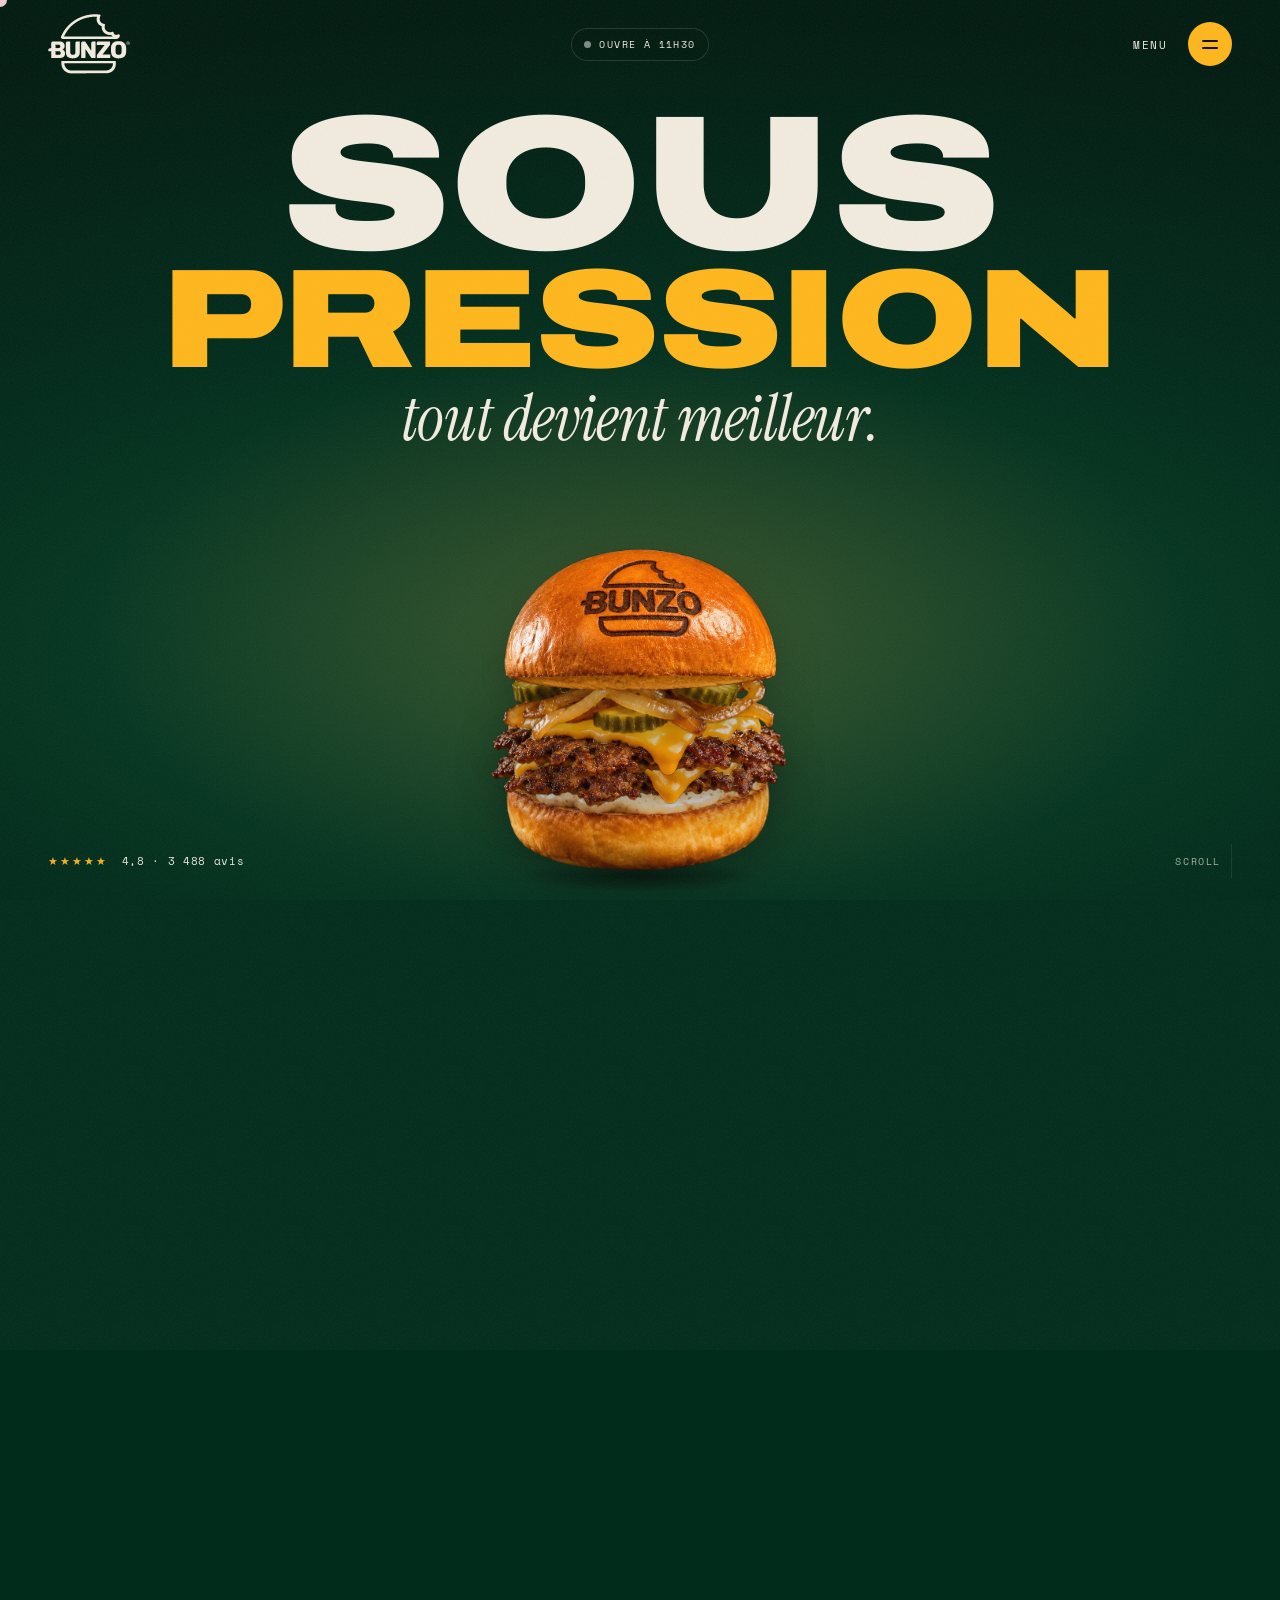
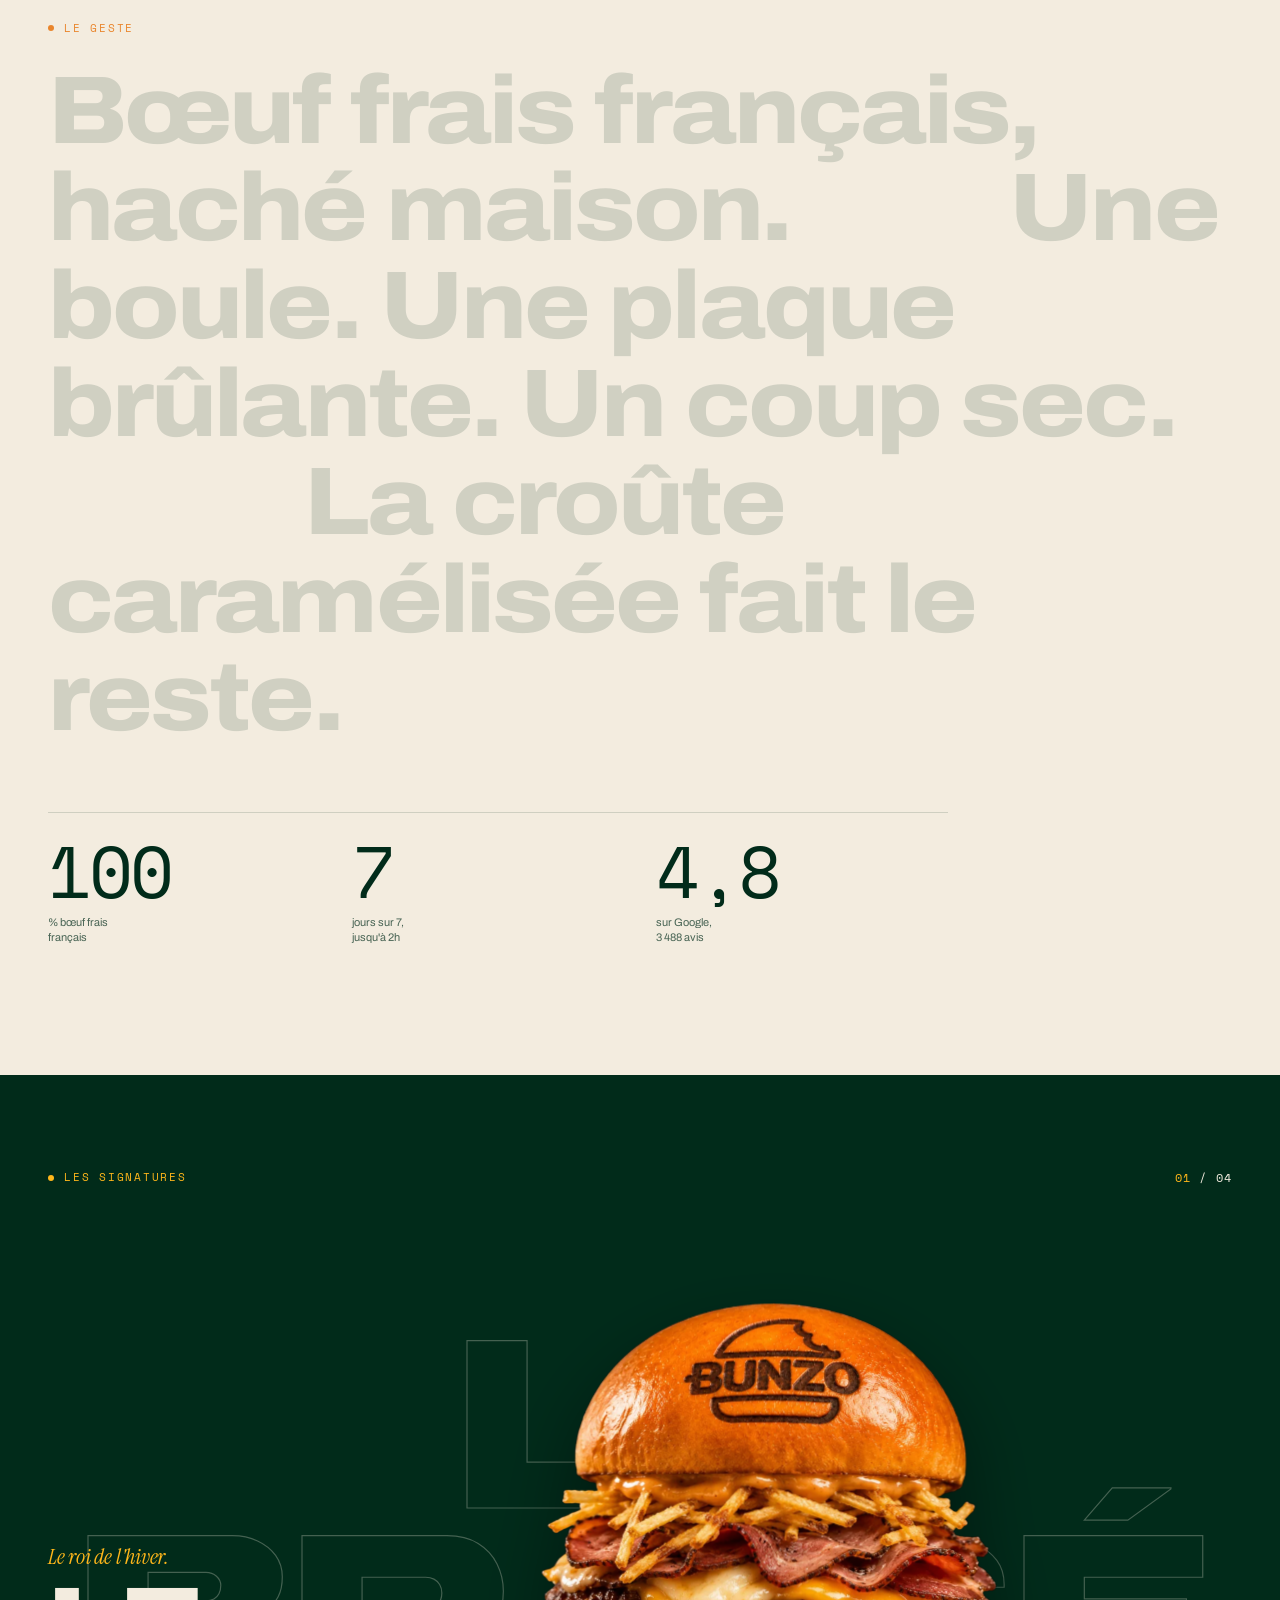
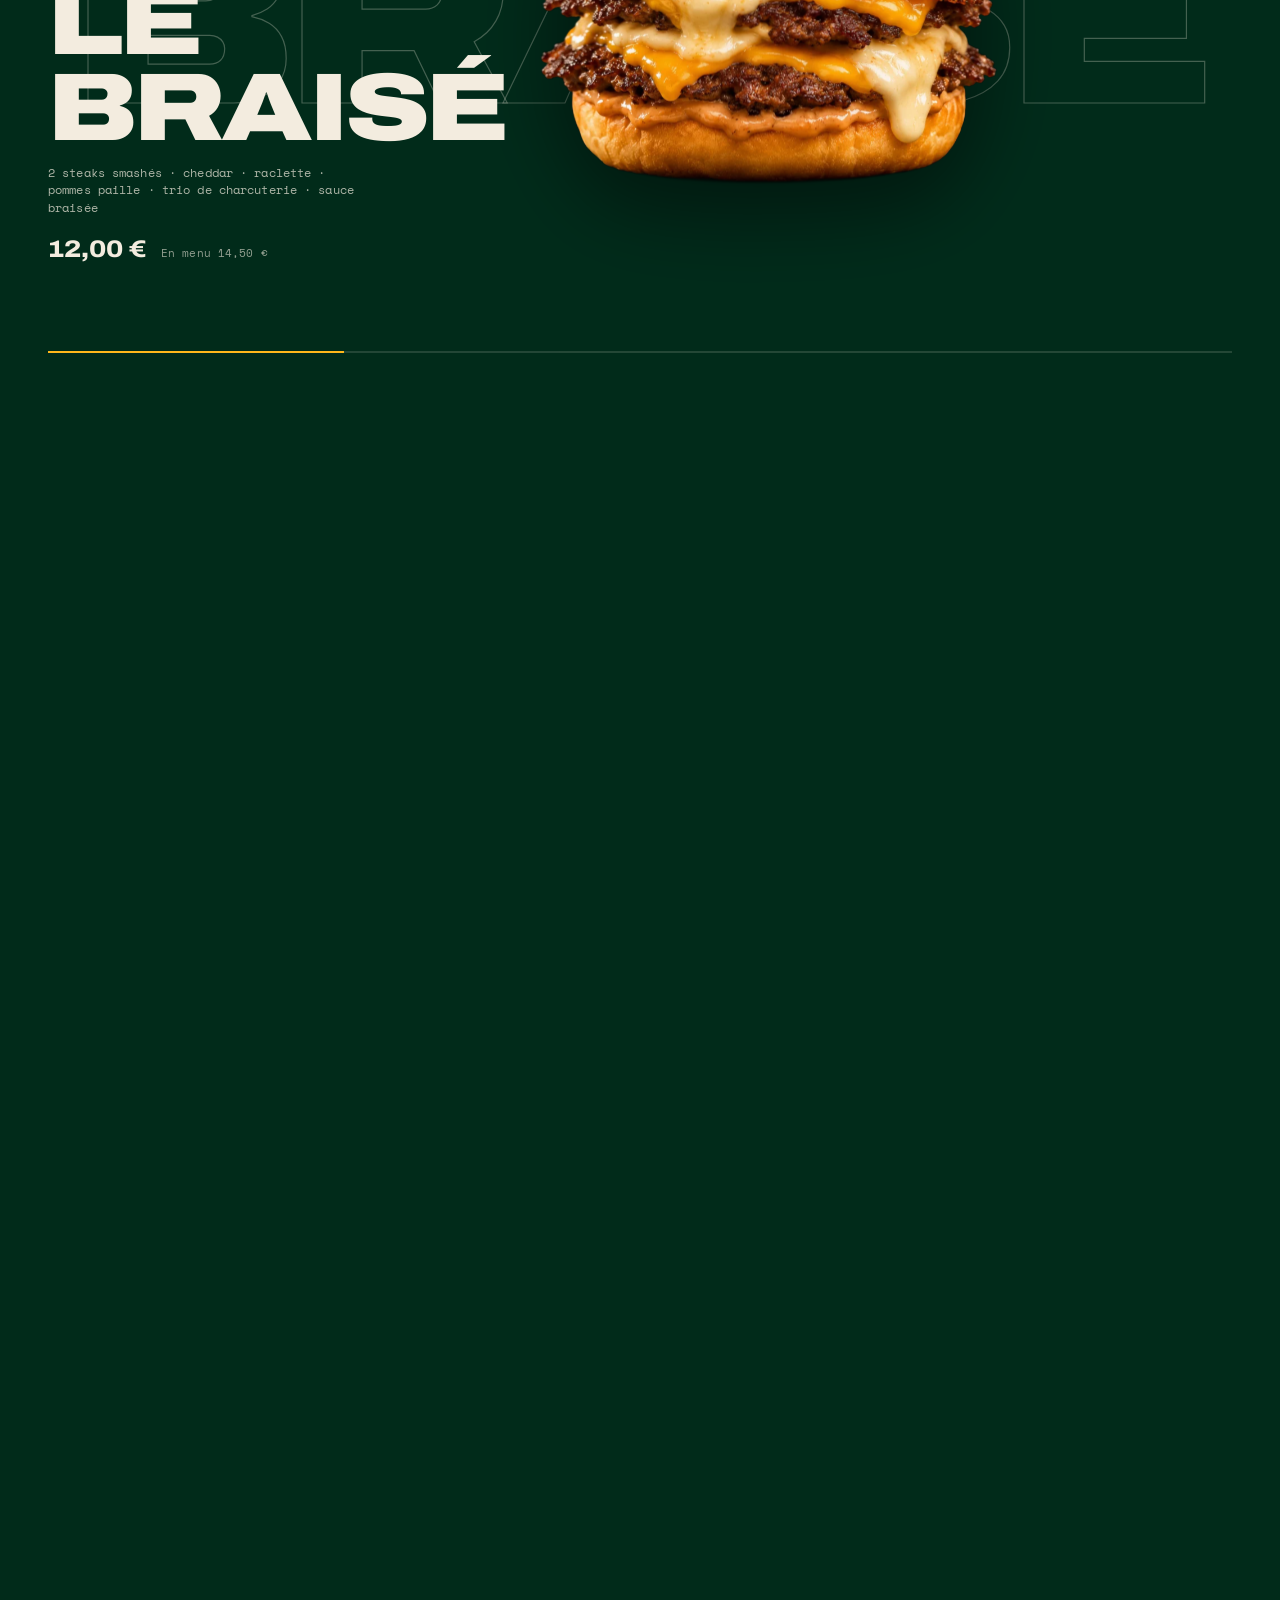
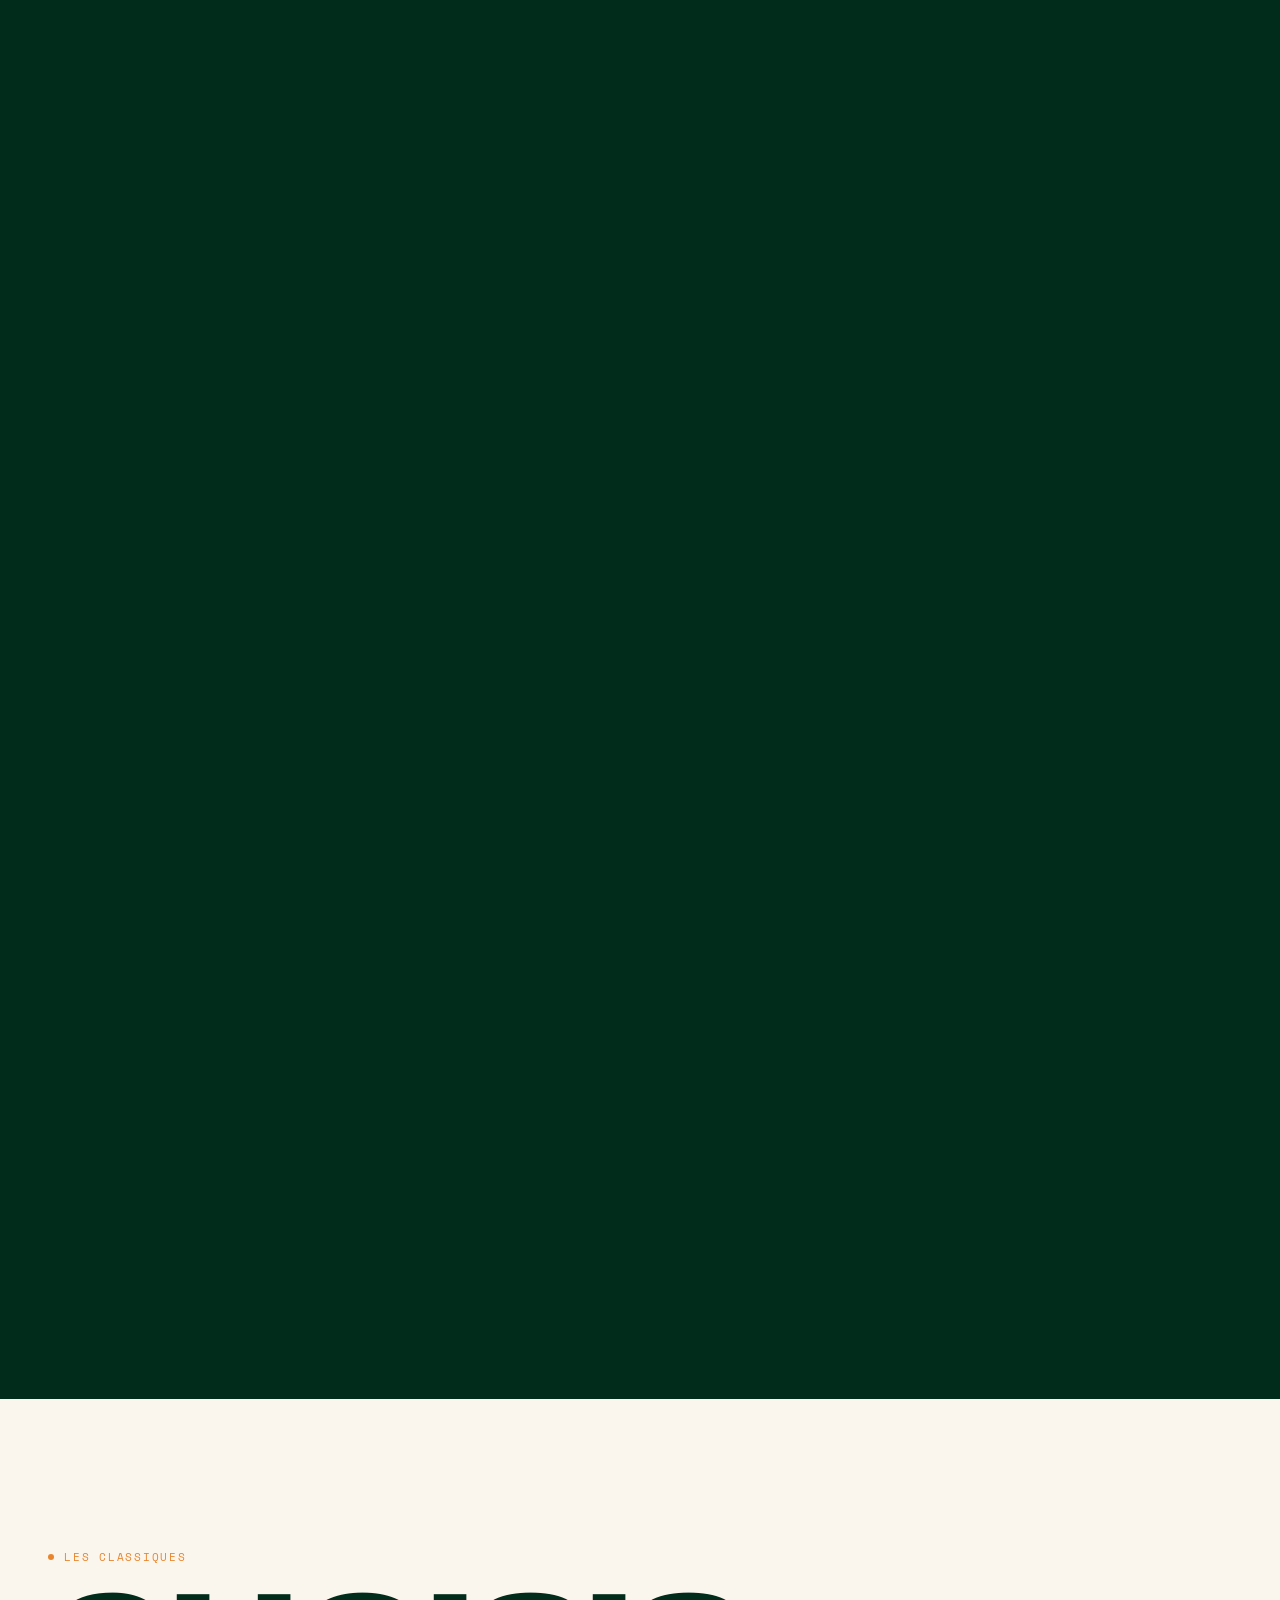
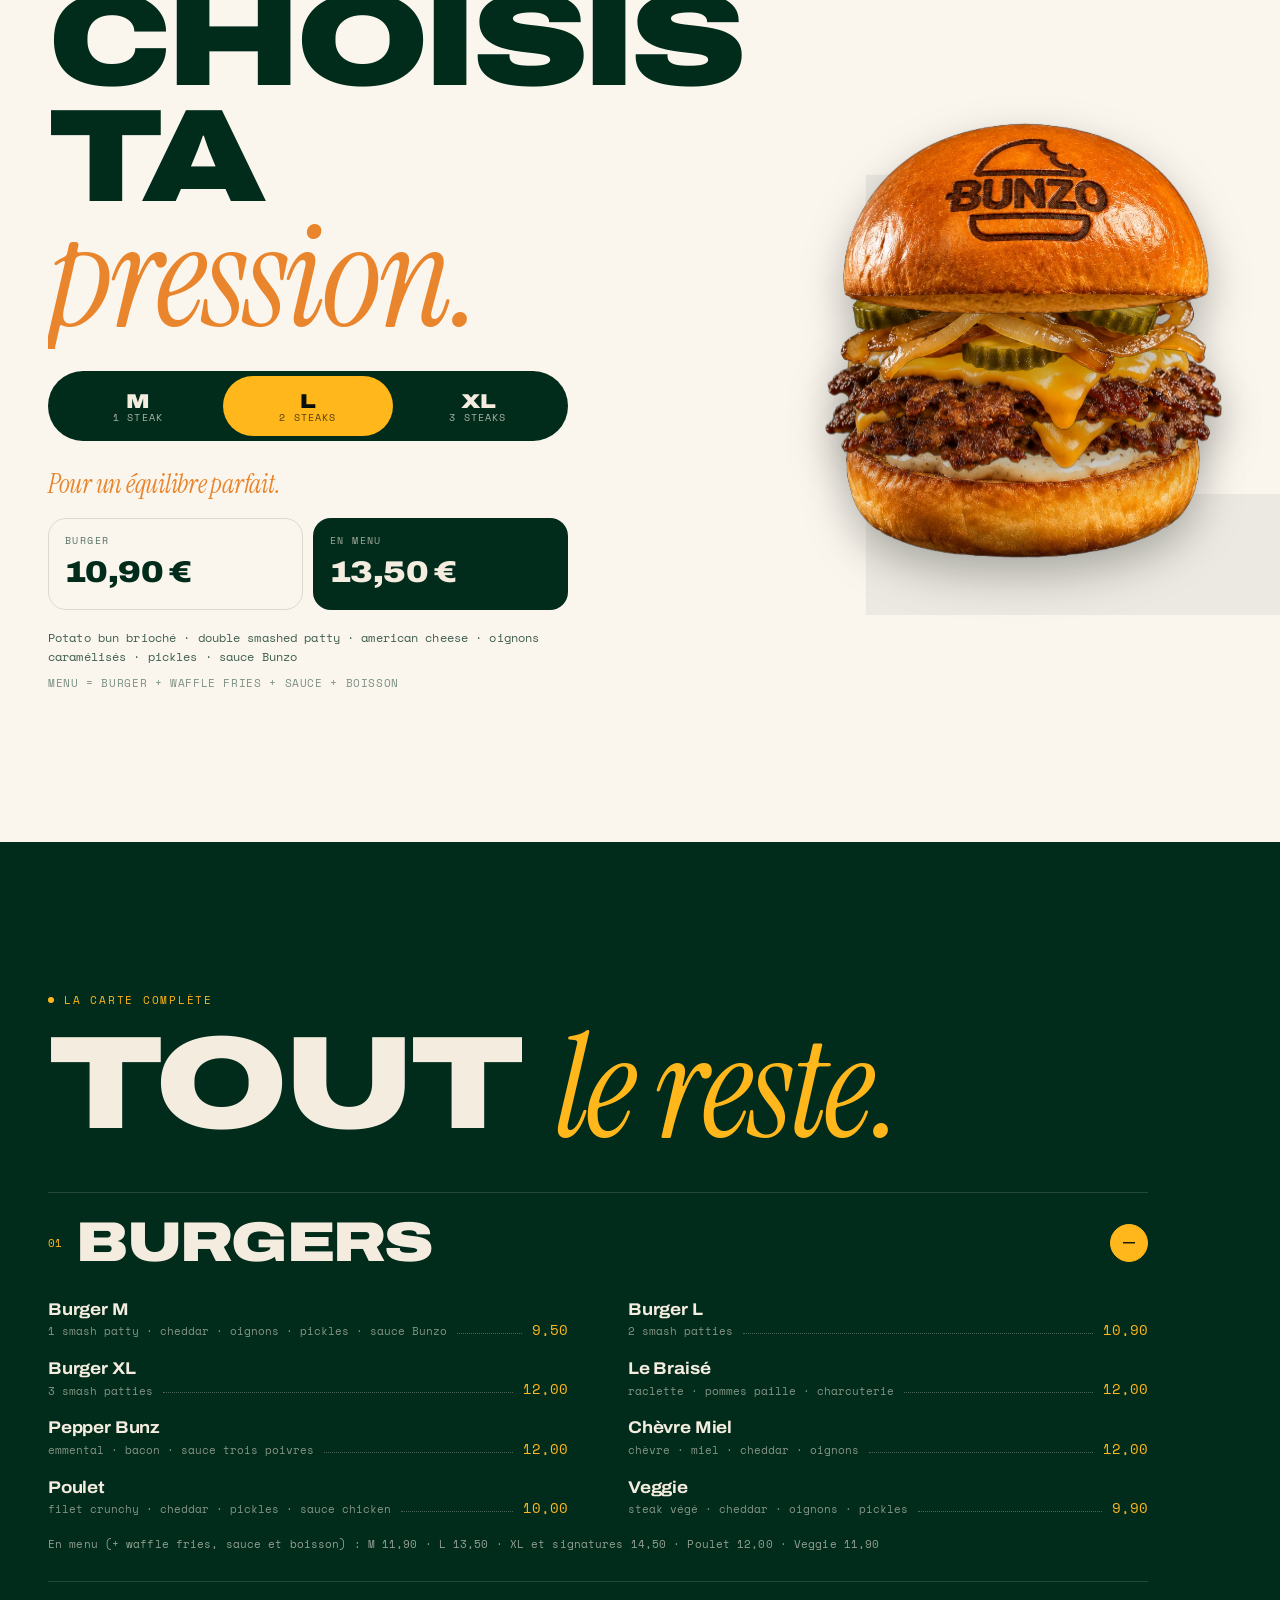
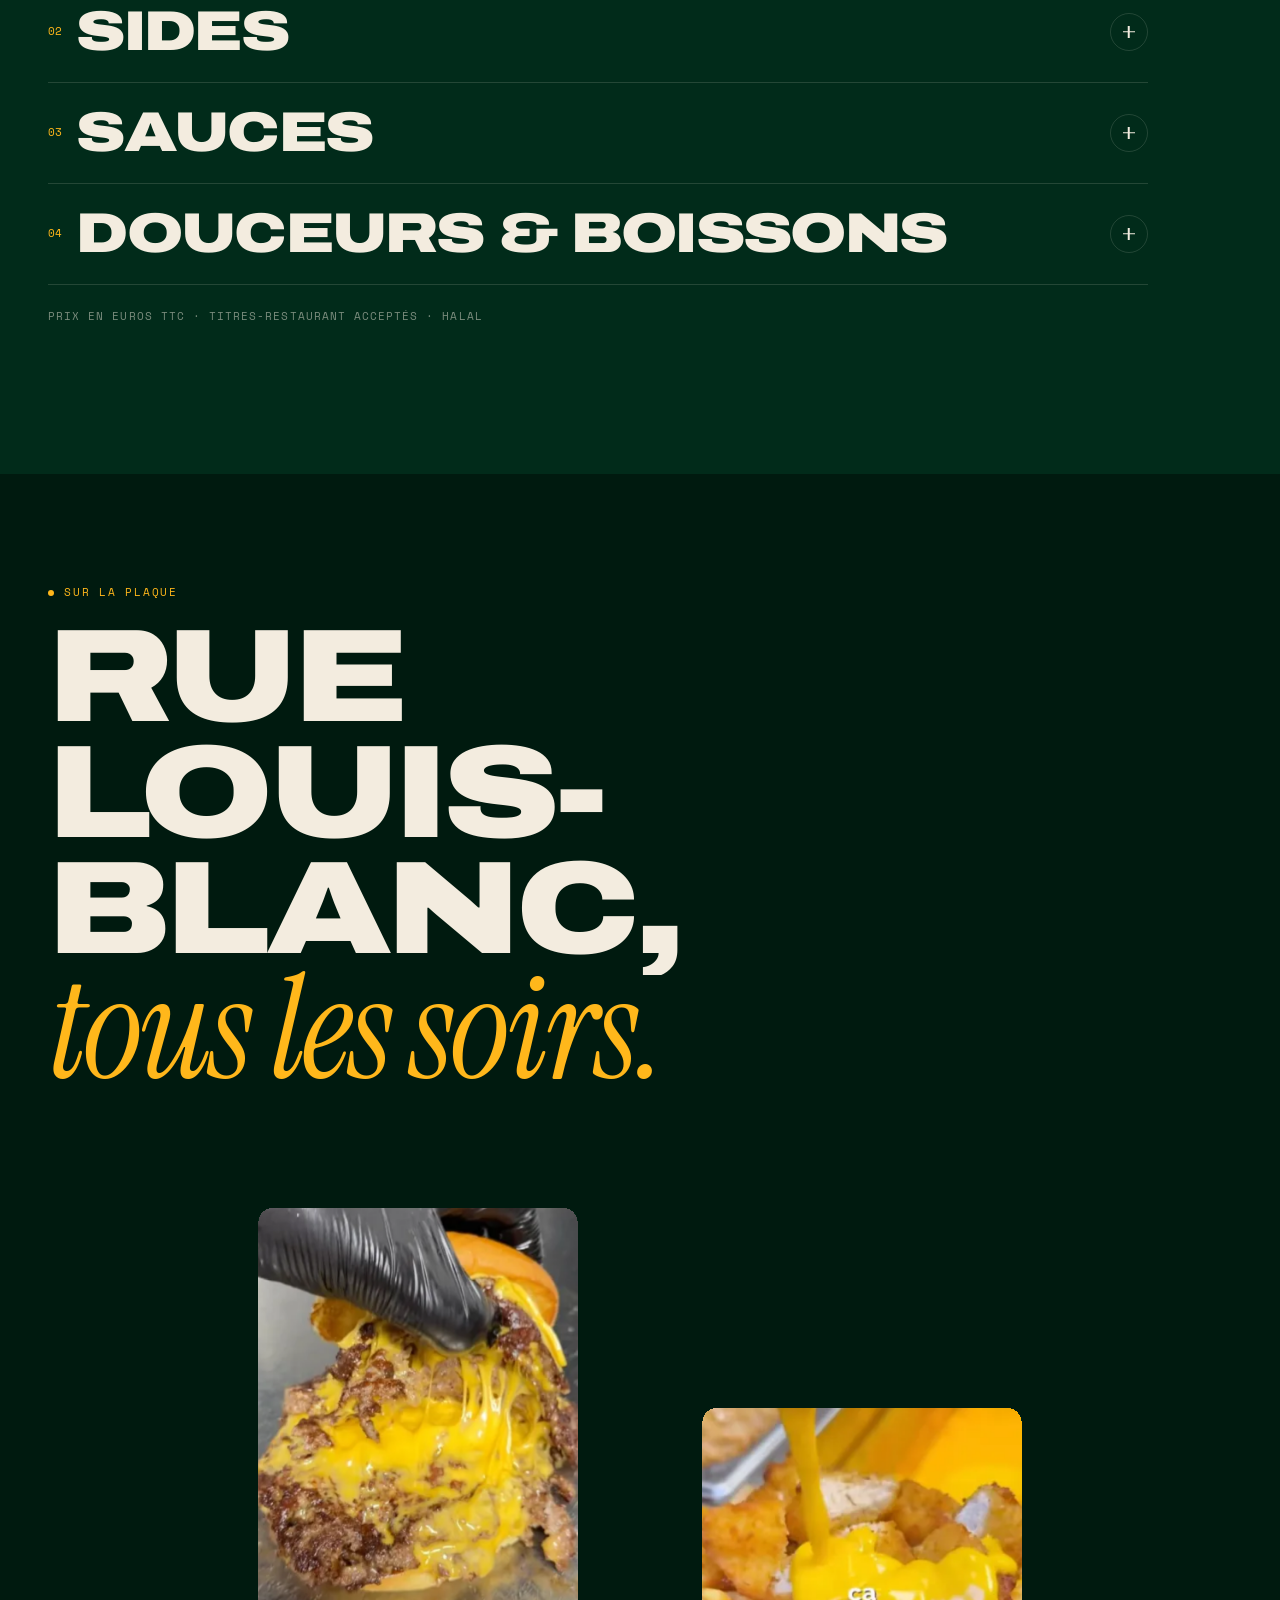
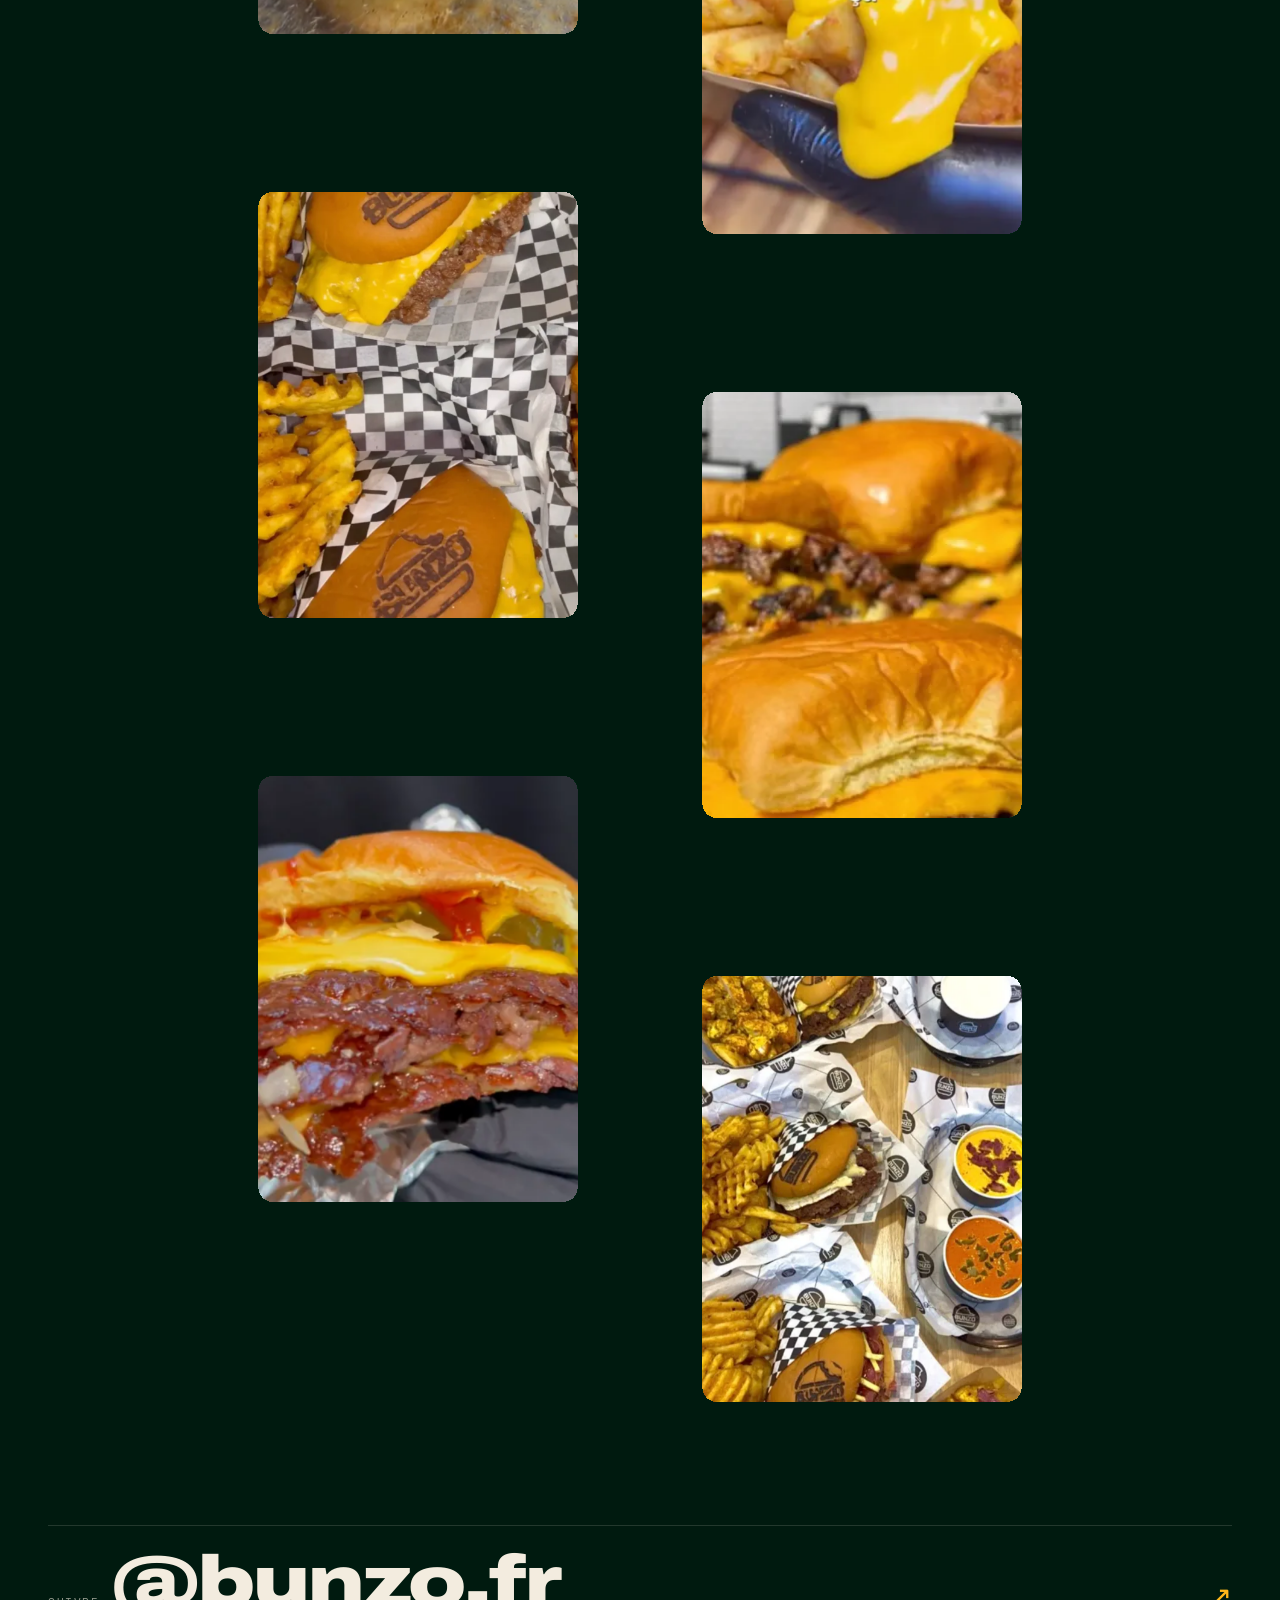
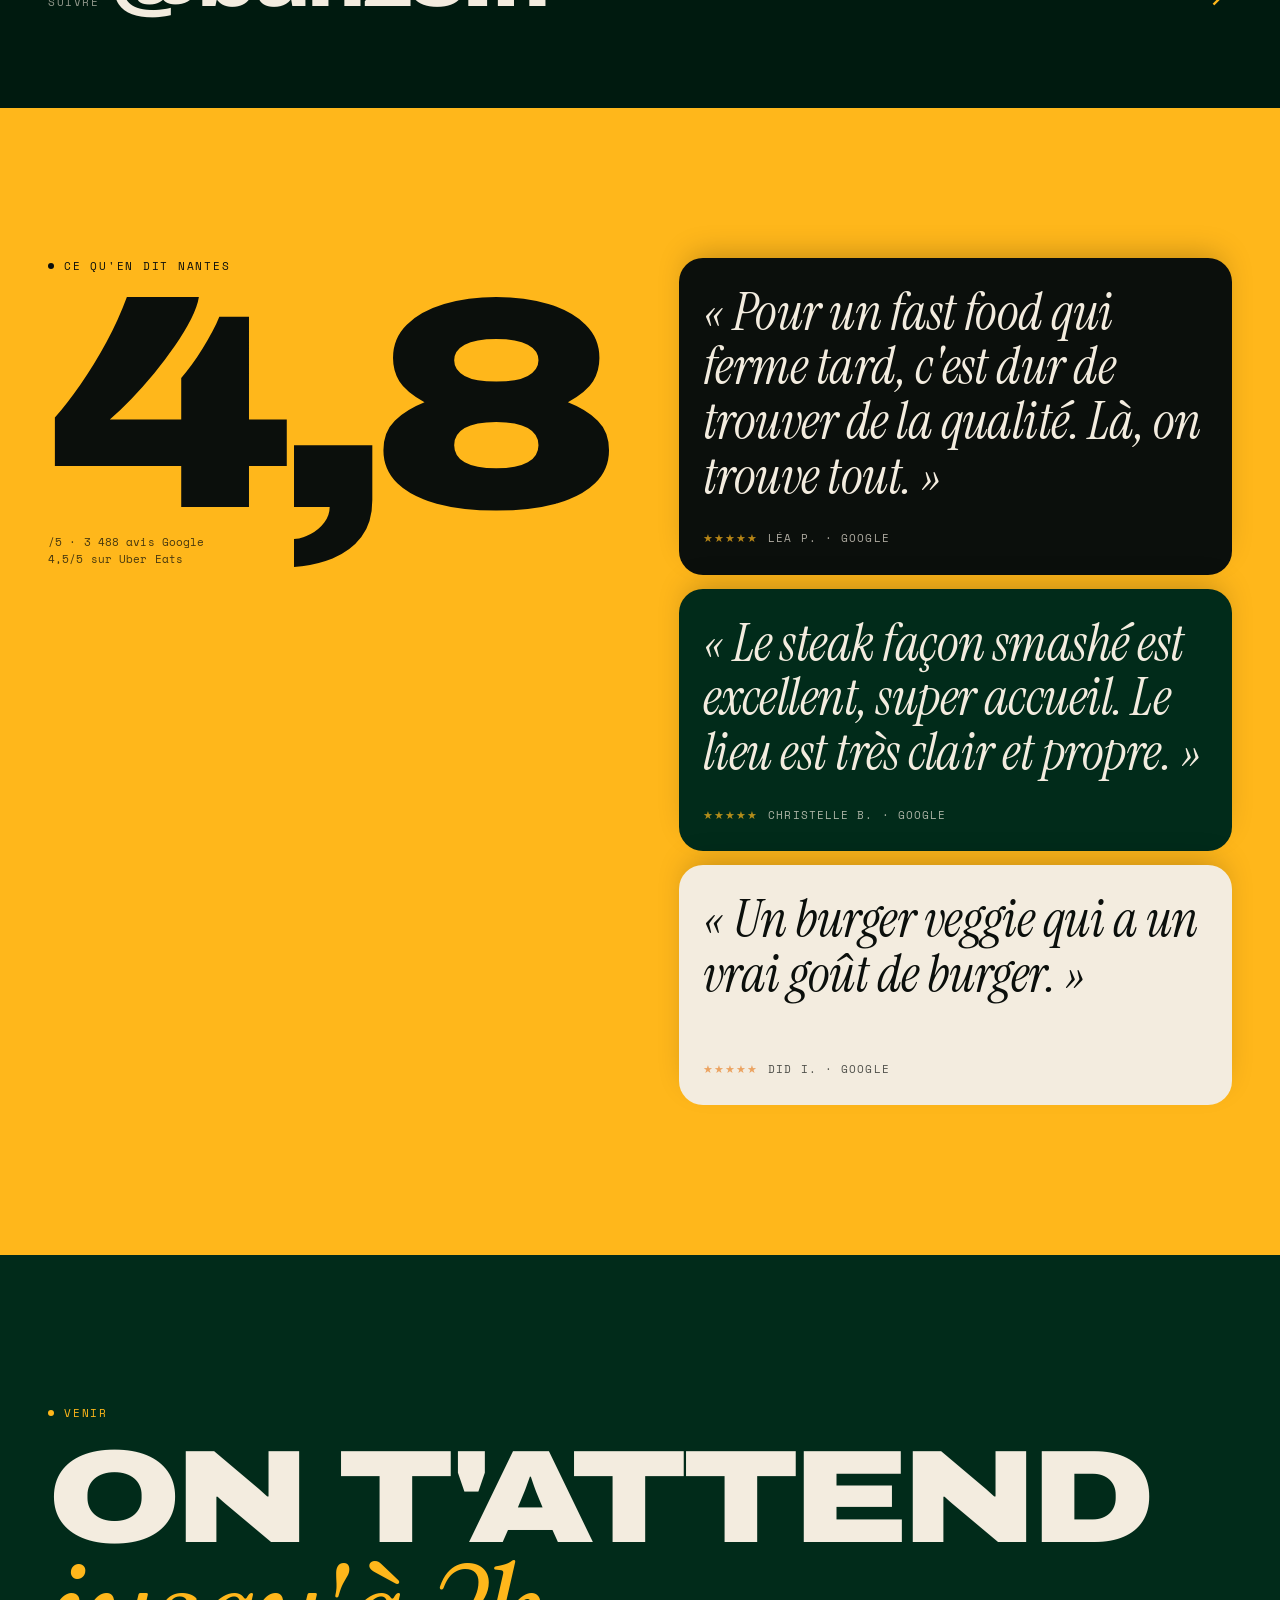
==== index.html @ 4ca6fbd8 "Site BUNZO v2 : hero animé, anatomie du smash, signatures, carte, infos Co-Authored-By: Claude Opus " ====
<!DOCTYPE html>
<html lang="fr">
<head>
<meta charset="utf-8">
<meta name="viewport" content="width=device-width, initial-scale=1, viewport-fit=cover">
<title>BUNZO® — Smash Burger · Nantes</title>
<meta name="description" content="BUNZO, le smash burger de Nantes. Bœuf frais français haché maison, potato bun brioché, waffle fries. 12 rue Louis-Blanc, Île de Nantes. Ouvert 7j/7 jusqu'à 2h.">
<meta name="theme-color" content="#012B1A">
<meta property="og:title" content="BUNZO® — Smash Burger · Nantes">
<meta property="og:description" content="Sous pression, tout devient meilleur. 12 rue Louis-Blanc, Nantes.">
<meta property="og:image" content="img/og.jpg">
<link rel="icon" href="img/favicon.png">
<link rel="preload" href="fonts/archivo.woff2" as="font" type="font/woff2" crossorigin>
<link rel="preload" href="fonts/serif-italic.woff2" as="font" type="font/woff2" crossorigin>
<link rel="stylesheet" href="css/style.css">
<script type="application/ld+json">
{"@context":"https://schema.org","@type":"Restaurant","name":"BUNZO — Smash Burger","servesCuisine":["Burgers","Smash burger"],"priceRange":"10–20 €",
"address":{"@type":"PostalAddress","streetAddress":"12 rue Louis Blanc","postalCode":"44200","addressLocality":"Nantes","addressCountry":"FR"},
"geo":{"@type":"GeoCoordinates","latitude":47.2067671,"longitude":-1.5551597},"telephone":"+33236661644",
"openingHoursSpecification":[
{"@type":"OpeningHoursSpecification","dayOfWeek":["Monday","Tuesday","Wednesday","Thursday"],"opens":"11:30","closes":"14:30"},
{"@type":"OpeningHoursSpecification","dayOfWeek":["Monday","Tuesday","Wednesday","Thursday","Friday"],"opens":"18:00","closes":"02:00"},
{"@type":"OpeningHoursSpecification","dayOfWeek":["Saturday","Sunday"],"opens":"11:30","closes":"02:00"}],
"aggregateRating":{"@type":"AggregateRating","ratingValue":"4.8","reviewCount":"3488"},
"sameAs":["https://www.instagram.com/bunzo.fr/"]}
</script>
</head>
<body class="is-loading">

<svg width="0" height="0" style="position:absolute" aria-hidden="true"><defs><symbol id="lg-top" viewBox="0 0 1212 882"><path fill-rule="evenodd" d="M1013 368C1013 368 1014 368 1016 368C1017 368 1018 368 1018 368C1018 367 1019 367 1020 367C1021 367 1022 367 1022 366C1022 366 1023 366 1024 366C1025 366 1026 366 1026 366C1026 365 1027 365 1028 365C1028 365 1029 365 1029 364C1029 364 1029 364 1030 364C1031 364 1031 364 1031 364C1031 363 1031 363 1032 363C1033 363 1033 363 1033 362C1033 362 1033 362 1034 362C1035 362 1035 362 1035 362C1035 361 1035 361 1036 361C1036 361 1037 361 1038 360C1038 359 1039 359 1039 359C1039 359 1040 358 1041 358C1042 357 1043 356 1043 356C1044 356 1050 350 1050 349C1050 349 1051 348 1052 346C1053 345 1054 344 1054 344C1054 344 1054 343 1055 342C1056 342 1056 341 1056 341C1056 340 1056 340 1056 340C1057 340 1057 340 1057 339C1057 338 1057 338 1058 338C1058 338 1058 338 1058 337C1058 336 1058 336 1058 336C1059 336 1059 336 1059 335C1059 334 1059 334 1060 334C1060 334 1060 333 1060 332C1060 332 1060 331 1060 331C1061 331 1061 330 1061 328C1061 326 1061 324 1062 324C1062 324 1062 322 1062 320C1062 318 1062 317 1062 317C1061 317 1061 316 1061 315C1061 314 1061 313 1060 313C1060 313 1060 312 1060 312C1060 311 1060 310 1060 310C1059 310 1059 310 1059 309C1059 308 1055 304 1054 304C1053 304 1053 304 1053 304C1053 303 1053 303 1052 303C1051 303 1051 303 1051 302C1051 302 1051 302 1050 302C1049 302 1049 302 1049 302C1049 301 1048 301 1048 301C1047 301 1046 301 1046 300C1046 300 1044 300 1040 300C1037 300 1035 300 1035 300C1035 301 1034 301 1034 301C1033 301 1032 301 1032 302C1032 302 1032 302 1031 302C1030 302 1030 302 1030 302C1030 303 1030 303 1029 303C1029 303 1028 303 1028 304C1027 305 1026 305 1026 305C1025 305 1025 305 1025 306C1025 306 1025 306 1024 306C1023 306 1023 306 1023 306C1023 307 1023 307 1022 307C1021 307 1021 307 1021 308C1021 308 1020 308 1020 308C1019 308 1018 308 1018 308C1018 309 1015 309 1010 309C1006 309 1003 309 1003 308C1003 308 1002 308 1001 308C1000 308 999 308 999 308C999 307 998 307 998 307C997 307 996 307 996 306C996 306 995 306 994 306C994 306 993 306 993 306C993 305 993 305 992 305C991 305 991 305 991 304C991 304 991 304 990 304C989 304 989 304 989 304C989 303 989 303 988 303C987 303 987 303 987 302C987 302 987 302 986 302C986 302 985 301 984 300C982 299 981 298 981 298C980 298 979 297 979 296C979 296 978 295 977 294C976 292 975 291 975 291C975 290 975 290 974 290C974 290 974 290 974 289C974 288 974 288 974 288C973 288 973 287 973 286C973 286 973 285 972 285C972 285 972 284 972 283C972 282 972 281 972 281C971 281 971 280 971 278C971 277 971 276 970 276C970 276 970 275 970 274C970 274 970 273 970 273C969 273 969 273 969 272C969 272 969 271 968 271C967 270 967 269 967 269C967 268 964 265 963 265C962 265 962 265 962 264C962 264 962 264 961 264C960 264 960 264 960 264C960 263 958 263 956 263C953 263 951 263 951 264C951 264 950 264 950 264C949 264 948 264 948 264C948 265 947 265 946 265C945 265 944 265 944 266C944 266 943 266 942 266C941 266 940 266 940 266C940 267 939 267 938 267C936 267 935 267 935 268C935 268 933 268 930 268C926 268 924 268 924 268C924 269 922 269 918 269C915 269 913 269 913 268C913 268 911 268 908 268C906 268 904 268 904 268C904 267 903 267 902 267C900 267 899 267 899 266C899 266 898 266 897 266C896 266 895 266 895 266C895 265 894 265 894 265C893 265 892 265 892 264C892 264 891 264 890 264C890 264 889 264 889 264C889 263 888 263 888 263C887 263 886 263 886 262C886 262 886 262 885 262C884 262 884 262 884 262C884 261 883 261 882 261C882 261 881 261 881 260C881 260 881 260 880 260C879 260 879 260 879 260C879 259 879 259 878 259C878 259 877 259 876 258C876 257 875 257 875 257C874 257 874 257 874 256C874 256 874 256 873 256C873 256 872 256 871 255C871 254 870 254 870 254C870 254 869 254 868 253C868 252 867 252 867 252C867 252 865 250 863 249C861 247 859 245 859 245C858 245 854 241 854 240C854 240 853 239 852 238C852 237 851 236 851 236C851 236 851 235 850 235C849 234 849 233 849 233C849 233 849 232 848 232C847 231 847 230 847 230C847 229 847 229 846 229C846 229 846 229 846 228C846 228 846 227 845 227C844 226 844 225 844 225C844 224 844 224 844 224C843 224 843 223 843 222C843 222 843 221 842 221C842 221 842 221 842 220C842 219 842 219 842 219C841 219 841 218 841 218C841 217 841 216 840 216C840 216 840 215 840 214C840 213 840 212 840 212C839 212 839 211 839 210C839 208 839 207 838 207C838 207 838 203 838 196C838 188 838 184 838 184C839 184 839 182 839 180C839 178 839 177 840 177C840 177 840 176 840 174C840 172 840 171 840 171C841 171 841 170 841 169C841 168 841 167 842 167C842 167 842 165 842 163C842 161 842 159 842 159C843 159 843 159 843 158C843 157 843 157 842 157C842 157 842 156 842 155C842 154 842 153 842 153C841 153 841 153 841 152C841 151 837 147 835 147C835 147 834 147 834 146C834 146 832 146 830 146C828 146 826 146 826 146C826 145 825 145 824 145C822 145 821 145 821 144C821 144 820 144 819 144C818 144 817 144 817 144C817 143 816 143 816 143C815 143 814 143 814 142C814 142 813 142 812 142C812 142 811 142 811 142C811 141 811 141 810 141C809 141 809 141 809 140C809 140 808 140 808 140C807 140 806 140 806 140C806 139 806 139 805 139C804 139 804 139 804 138C804 138 804 138 803 138C802 138 802 138 802 138C802 137 802 137 801 137C800 137 800 137 800 136C800 136 800 136 799 136C799 136 798 136 797 135C797 134 796 134 796 134C796 134 795 134 794 133C794 132 793 132 793 132C793 132 792 132 792 131C791 130 790 130 790 130C790 130 788 129 787 128C786 126 784 125 784 125C783 125 783 125 783 124C783 124 782 123 781 122C780 120 779 119 779 119C779 119 779 118 778 117C777 117 777 116 777 116C777 116 777 115 776 115C775 114 775 113 775 113C775 113 775 112 774 112C773 111 773 110 773 110C773 109 773 109 772 109C772 109 772 109 772 108C772 107 772 107 772 107C771 107 771 106 771 106C771 105 771 104 770 104C770 104 770 104 770 103C770 102 770 102 770 102C769 102 769 101 769 100C769 100 769 99 768 99C768 99 768 98 768 98C768 97 768 96 768 96C767 96 767 95 767 94C767 94 767 93 766 93C766 93 766 92 766 90C766 89 766 88 766 88C765 88 765 86 765 84C765 82 765 80 764 80C764 80 764 78 764 76C764 73 764 71 764 71C765 71 765 69 765 66C765 63 765 61 766 61C766 61 766 60 766 58C766 57 766 56 766 56C767 56 767 55 767 54C767 53 767 52 768 52C768 52 768 51 768 50C768 48 768 47 768 47C769 47 769 46 769 46C769 45 769 44 770 44C770 44 770 43 770 42C770 41 770 40 770 40C771 40 771 39 771 38C771 38 771 37 772 37C772 37 772 36 772 36C772 35 772 34 772 34C773 34 773 33 773 32C773 32 773 31 774 31C774 31 774 30 774 30C774 29 774 28 774 28C775 28 775 27 775 26C775 26 775 25 776 25C776 25 776 25 776 24C776 23 776 23 776 23C777 23 777 21 777 19L777 15L775 13C773 12 772 11 771 11C771 11 770 11 770 10C770 10 769 10 768 10C768 10 767 10 767 10C767 9 766 9 764 9C763 9 762 9 762 8C762 8 761 8 759 8C757 8 756 8 756 8C756 7 754 7 752 7C749 7 747 7 747 6C747 6 745 6 742 6C739 6 737 6 737 6C737 5 734 5 730 5C726 5 723 5 723 4C723 4 714 4 696 4C678 4 668 4 668 4C668 5 665 5 660 5C656 5 653 5 653 6C653 6 651 6 648 6C646 6 644 6 644 6C644 7 642 7 639 7C636 7 634 7 634 8C634 8 632 8 630 8C628 8 626 8 626 8C626 9 624 9 622 9C620 9 619 9 619 10C619 10 618 10 616 10C614 10 612 10 612 10C612 11 611 11 609 11C607 11 606 11 606 12C606 12 605 12 603 12C601 12 600 12 600 12C600 13 599 13 598 13C596 13 595 13 595 14C595 14 594 14 592 14C591 14 590 14 590 14C590 15 589 15 588 15C586 15 585 15 585 16C585 16 584 16 583 16C582 16 581 16 581 16C581 17 580 17 578 17C577 17 576 17 576 18C576 18 575 18 574 18C572 18 571 18 571 18C571 19 570 19 569 19C568 19 567 19 567 20C567 20 566 20 565 20C564 20 563 20 563 20C563 21 562 21 561 21C560 21 559 21 559 22C559 22 558 22 557 22C556 22 555 22 555 22C555 23 554 23 554 23C553 23 552 23 552 24C552 24 551 24 550 24C549 24 548 24 548 24C548 25 547 25 546 25C545 25 544 25 544 26C544 26 543 26 542 26C542 26 541 26 541 26C541 27 540 27 539 27C538 27 537 27 537 28C537 28 536 28 536 28C535 28 534 28 534 28C534 29 533 29 532 29C532 29 531 29 531 30C531 30 530 30 530 30C529 30 528 30 528 30C528 31 527 31 526 31C526 31 525 31 525 32C525 32 524 32 524 32C523 32 522 32 522 32C522 33 521 33 520 33C520 33 519 33 519 34C519 34 518 34 518 34C517 34 516 34 516 34C516 35 515 35 514 35C514 35 513 35 513 36C513 36 512 36 512 36C511 36 510 36 510 36C510 37 510 37 509 37C508 37 508 37 508 38C508 38 507 38 506 38C506 38 505 38 505 38C505 39 504 39 504 39C503 39 502 39 502 40C502 40 502 40 501 40C500 40 500 40 500 40C500 41 499 41 498 41C498 41 497 41 497 42C497 42 496 42 496 42C495 42 494 42 494 42C494 43 494 43 493 43C492 43 492 43 492 44C492 44 492 44 491 44C490 44 490 44 490 44C490 45 489 45 488 45C488 45 487 45 487 46C487 46 487 46 486 46C485 46 485 46 485 46C485 47 484 47 484 47C483 47 482 47 482 48C482 48 482 48 481 48C480 48 480 48 480 48C480 49 479 49 478 49C478 49 477 49 477 50C477 50 477 50 476 50C475 50 475 50 475 50C475 51 475 51 474 51C473 51 473 51 473 52C473 52 473 52 472 52C471 52 471 52 471 52C471 53 471 53 470 53C469 53 469 53 469 54C469 54 468 54 468 54C467 54 466 54 466 54C466 55 466 55 465 55C464 55 464 55 464 56C464 56 464 56 463 56C462 56 462 56 462 56C462 57 461 57 460 57C460 57 459 57 459 58C459 58 459 58 458 58C457 58 457 58 457 58C457 59 457 59 456 59C455 59 455 59 455 60C455 60 455 60 454 60C453 60 453 60 453 60C453 61 453 61 452 61C451 61 451 61 451 62C451 62 451 62 450 62C449 62 449 62 449 62C449 63 449 63 448 63C447 63 447 63 447 64C447 64 447 64 446 64C445 64 445 64 445 64C445 65 445 65 444 65C443 65 443 65 443 66C443 66 443 66 442 66C441 66 441 66 441 66C441 67 441 67 440 67C439 67 439 67 439 68C439 68 439 68 438 68C437 68 437 68 437 68C437 69 437 69 436 69C436 69 435 69 434 70C434 71 433 71 433 71C432 71 432 71 432 72C432 72 432 72 431 72C430 72 430 72 430 72C430 73 430 73 429 73C428 73 428 73 428 74C428 74 428 74 427 74C426 74 426 74 426 74C426 75 426 75 425 75C424 75 424 75 424 76C424 76 424 76 423 76C423 76 422 76 422 77C421 78 420 78 420 78C419 78 419 78 419 78C419 79 419 79 418 79C418 79 417 79 416 80C416 81 415 81 415 81C414 81 414 81 414 82C414 82 414 82 413 82C412 82 412 82 412 82C412 83 412 83 411 83C411 83 410 83 410 84C409 85 408 85 408 85C407 85 407 85 407 86C407 86 407 86 406 86C406 86 405 86 404 87C404 88 403 88 403 88C403 88 402 88 402 89C401 90 400 90 400 90C399 90 399 90 399 90C399 91 399 91 398 91C398 91 397 91 396 92C396 93 395 93 395 93C395 93 394 93 394 94C393 95 392 95 392 95C392 95 391 95 390 96C390 97 389 97 389 97C389 97 388 97 388 98C387 99 386 99 386 99C386 99 385 100 384 100C383 101 382 102 382 102C382 102 381 102 380 103C380 104 379 104 379 104C379 104 378 104 378 105C377 106 376 106 376 106C376 106 375 106 374 107C374 108 373 108 373 108C373 108 372 108 372 109C371 110 370 110 370 110C370 110 369 111 368 112C367 112 366 113 366 113C366 113 365 113 364 114C364 115 363 115 363 115C363 115 362 116 361 117C359 118 358 119 358 119C358 119 357 120 356 121C354 122 353 123 353 123C353 123 351 124 350 126C349 127 347 128 347 128C347 128 346 129 344 130C343 131 342 132 342 132C342 132 340 133 339 135C338 136 336 137 336 137C336 137 334 138 333 140C332 141 330 142 330 142C330 142 324 148 317 154C310 161 304 167 304 167C303 167 303 167 303 168C303 169 302 170 301 170C300 170 299 171 299 172C299 172 297 175 294 177C292 179 290 182 290 182C290 182 288 185 284 188C281 191 279 194 279 194C279 194 278 196 276 198C274 199 273 201 273 201C273 201 272 202 272 203C271 204 270 205 270 205C270 205 269 206 268 208C267 209 266 210 266 210C266 210 265 212 264 213C262 214 261 216 261 216C261 216 260 217 260 218C259 219 258 220 258 220C258 220 257 221 256 222C256 223 255 224 255 224C255 224 254 225 254 226C253 227 252 228 252 228C252 228 252 229 251 230C250 230 250 231 250 231C250 231 250 232 249 233C248 233 248 234 248 234C248 234 248 235 247 236C246 236 246 237 246 237C246 237 245 238 244 239C244 240 243 241 243 241C243 241 243 242 242 243C241 243 241 244 241 244C241 244 241 245 240 246C239 246 239 247 239 247C239 248 239 248 238 248C238 248 238 248 238 249C238 249 238 250 237 251C236 251 236 252 236 252C236 252 236 253 235 254C234 254 234 255 234 255C234 255 234 256 233 256C232 257 232 258 232 258C232 259 232 259 232 259C231 259 231 259 231 260C231 260 231 261 230 262C229 262 229 263 229 263C229 264 229 264 228 264C228 264 228 264 228 265C228 266 228 266 228 266C227 266 227 266 227 267C227 267 227 268 226 268C225 269 225 270 225 270C225 271 225 271 224 271C224 271 224 271 224 272C224 272 224 273 223 274C222 274 222 275 222 275C222 275 222 276 221 276C220 277 220 278 220 278C220 279 220 279 220 279C219 279 219 279 219 280C219 281 219 281 218 281C218 281 218 281 218 282C218 283 218 283 218 283C217 283 217 283 217 284C217 285 217 285 216 285C216 285 216 285 216 286C216 287 216 287 216 287C215 287 215 287 215 288C215 289 215 289 214 289C214 289 214 289 214 290C214 291 214 291 214 291C213 291 213 291 213 292C213 293 213 293 212 293C212 293 212 293 212 294C212 294 212 295 211 296C210 296 210 297 210 297C210 298 210 298 210 298C209 298 209 298 209 299C209 300 209 300 208 300C208 300 208 300 208 301C208 302 208 302 208 302C207 302 207 302 207 303C207 304 207 304 206 304C206 304 206 304 206 305C206 306 206 306 206 306C205 306 205 306 205 307C205 308 205 308 204 308C204 308 204 308 204 309C204 310 204 310 204 310C203 310 203 311 203 312C203 312 203 313 202 313C202 313 202 313 202 314C202 315 202 315 202 315C201 315 201 316 201 316C201 317 201 318 200 318C200 318 200 319 200 320C200 320 200 321 200 321C199 321 199 321 199 322C199 323 199 323 198 323C198 323 198 324 198 324C198 325 198 326 198 326C197 326 197 326 197 327C197 328 197 328 196 328C196 328 196 329 196 330C196 330 196 331 196 331C195 331 195 331 195 332C195 333 195 333 194 333C194 333 194 334 194 334C194 335 194 336 194 336C193 336 193 337 193 338C193 339 193 340 192 340C192 340 192 341 192 342C192 342 192 343 192 343C191 343 191 344 191 345C191 346 191 347 192 347C192 347 192 348 192 349C192 350 192 351 192 351C193 351 193 351 193 352C193 353 193 353 194 353C194 353 194 353 194 354C194 355 202 363 203 363C203 363 204 363 204 364C205 365 206 365 206 365C207 365 207 365 207 366C207 366 207 366 208 366C209 366 209 366 209 366C209 367 210 367 210 367C211 367 212 367 212 368C212 368 213 368 214 368C215 368 216 368 216 368C216 369 349 369 614 369C880 369 1013 369 1013 368ZM260 332C260 331 256 331 249 331L238 331L238 330C238 329 238 328 238 328C239 328 239 328 239 327C239 326 239 326 240 326C240 326 240 326 240 325C240 324 240 324 240 324C241 324 241 324 241 323C241 322 241 322 242 322C242 322 242 322 242 321C242 320 242 320 242 320C243 320 243 320 243 319C243 318 243 318 244 318C244 318 244 318 244 317C244 316 244 316 244 316C245 316 245 316 245 315C245 314 245 314 246 314C246 314 246 314 246 313C246 312 246 312 246 312C247 312 247 312 247 311C247 310 247 310 248 310C248 310 248 310 248 309C248 308 248 308 248 308C249 308 249 308 249 307C249 306 249 306 250 306C250 306 250 306 250 305C250 304 250 304 250 304C251 304 251 304 251 303C251 303 251 302 252 302C253 301 253 300 253 300C253 299 253 299 254 299C254 299 254 299 254 298C254 298 254 297 255 296C256 296 256 295 256 295C256 294 256 294 256 294C257 294 257 294 257 293C257 293 257 292 258 292C259 291 259 290 259 290C259 289 259 289 260 289C260 289 260 289 260 288C260 287 260 287 260 287C261 287 261 287 261 286C261 285 261 285 262 285C262 285 262 285 262 284C262 284 262 283 263 282C264 282 264 281 264 281C264 281 264 280 265 280C266 279 266 278 266 278C266 278 266 277 267 276C268 276 268 275 268 275C268 274 268 274 268 274C269 274 269 274 269 273C269 273 269 272 270 272C271 271 271 270 271 270C271 269 271 269 272 269C272 269 272 269 272 268C272 268 272 267 273 266C274 266 274 265 274 265C274 265 274 264 275 264C276 263 276 262 276 262C276 262 276 261 277 260C278 260 278 259 278 259C278 259 279 258 280 257C280 256 281 255 281 255C281 255 281 254 282 254C283 253 283 252 283 252C283 252 284 251 284 250C285 249 286 248 286 248C286 248 286 247 287 247C288 246 288 245 288 245C288 245 288 244 289 244C290 243 290 242 290 242C290 242 291 241 292 240C292 239 293 238 293 238C293 238 294 237 294 236C295 235 296 234 296 234C296 234 297 233 298 232C299 230 300 229 300 229C300 229 301 228 302 226C303 225 304 224 304 224C304 224 305 223 306 221C307 220 308 219 308 219C308 219 309 217 310 216C312 215 313 213 313 213C313 213 315 211 317 209C319 206 321 204 321 204C321 203 349 175 350 175C350 175 353 173 356 170C358 167 361 165 361 165C361 165 363 164 364 162C366 160 368 159 368 159C368 159 370 158 371 157C372 155 374 154 374 154C374 154 375 153 376 152C378 151 379 150 379 150C379 150 380 149 382 148C383 147 384 146 384 146C384 146 385 145 386 144C387 144 388 143 388 143C388 143 389 142 390 142C391 141 392 140 392 140C392 140 393 140 394 139C394 138 395 138 395 138C395 138 396 137 397 137C398 136 399 135 399 135C399 135 400 135 400 134C401 133 402 133 402 133C402 133 403 133 404 132C404 131 405 131 405 131C405 131 406 131 406 130C407 129 408 129 408 129C408 129 409 128 410 128C411 127 412 126 412 126C412 126 413 126 414 125C414 124 415 124 415 124C415 124 416 124 416 123C417 122 418 122 418 122C418 122 419 122 420 121C420 120 421 120 421 120C421 120 422 120 422 119C423 118 424 118 424 118C424 118 425 118 426 117C426 116 427 116 427 116C428 116 428 116 428 116C428 115 428 115 429 115C429 115 430 115 430 114C431 113 432 113 432 113C433 113 433 113 433 112C433 112 433 112 434 112C434 112 435 112 436 111C436 110 437 110 437 110C438 110 438 110 438 110C438 109 438 109 439 109C440 109 440 109 440 108C440 108 440 108 441 108C441 108 442 108 442 107C443 106 444 106 444 106C445 106 445 106 445 106C445 105 445 105 446 105C447 105 447 105 447 104C447 104 447 104 448 104C448 104 449 104 450 103C450 102 451 102 451 102C452 102 452 102 452 102C452 101 452 101 453 101C454 101 454 101 454 100C454 100 454 100 455 100C456 100 456 100 456 100C456 99 456 99 457 99C458 99 458 99 458 98C458 98 458 98 459 98C460 98 460 98 460 98C460 97 460 97 461 97C462 97 462 97 462 96C462 96 462 96 463 96C464 96 464 96 464 96C464 95 464 95 465 95C466 95 466 95 466 94C466 94 466 94 467 94C467 94 468 94 468 93C469 92 470 92 470 92C471 92 471 92 471 92C471 91 471 91 472 91C473 91 473 91 473 90C473 90 474 90 474 90C475 90 476 90 476 90C476 89 476 89 477 89C478 89 478 89 478 88C478 88 478 88 479 88C480 88 480 88 480 88C480 87 480 87 481 87C482 87 482 87 482 86C482 86 482 86 483 86C484 86 484 86 484 86C484 85 484 85 485 85C486 85 486 85 486 84C486 84 487 84 488 84C488 84 489 84 489 84C489 83 489 83 490 83C491 83 491 83 491 82C491 82 492 82 492 82C493 82 494 82 494 82C494 81 494 81 495 81C496 81 496 81 496 80C496 80 496 80 497 80C498 80 498 80 498 80C498 79 499 79 500 79C500 79 501 79 501 78C501 78 502 78 502 78C503 78 504 78 504 78C504 77 504 77 505 77C506 77 506 77 506 76C506 76 507 76 508 76C508 76 509 76 509 76C509 75 509 75 510 75C511 75 511 75 511 74C511 74 512 74 513 74C514 74 515 74 515 74C515 73 515 73 516 73C517 73 517 73 517 72C517 72 518 72 518 72C519 72 520 72 520 72C520 71 520 71 521 71C522 71 522 71 522 70C522 70 523 70 524 70C524 70 525 70 525 70C525 69 526 69 526 69C527 69 528 69 528 68C528 68 528 68 529 68C530 68 530 68 530 68C530 67 531 67 532 67C532 67 533 67 533 66C533 66 534 66 535 66C536 66 537 66 537 66C537 65 538 65 538 65C539 65 540 65 540 64C540 64 541 64 542 64C543 64 544 64 544 64C544 63 545 63 546 63C546 63 547 63 547 62C547 62 548 62 548 62C549 62 550 62 550 62C550 61 551 61 552 61C553 61 554 61 554 60C554 60 555 60 556 60C557 60 558 60 558 60C558 59 559 59 560 59C560 59 561 59 561 58C561 58 562 58 563 58C564 58 565 58 565 58C565 57 566 57 566 57C567 57 568 57 568 56C568 56 569 56 570 56C571 56 572 56 572 56C572 55 573 55 574 55C576 55 577 55 577 54C577 54 578 54 578 54C579 54 580 54 580 54C580 53 581 53 582 53C584 53 585 53 585 52C585 52 586 52 588 52C590 52 591 52 591 52C591 51 592 51 593 51C594 51 595 51 595 50C595 50 596 50 598 50C600 50 601 50 601 50C601 49 602 49 604 49C605 49 606 49 606 48C606 48 608 48 610 48C612 48 613 48 613 48C613 47 614 47 616 47C618 47 619 47 619 46C619 46 620 46 622 46C624 46 626 46 626 46C626 45 628 45 630 45C632 45 634 45 634 44C634 44 636 44 638 44C641 44 643 44 643 44C643 43 645 43 648 43C650 43 652 43 652 42C652 42 654 42 658 42C661 42 663 42 663 42C663 41 666 41 672 41C677 41 680 41 680 40C680 40 688 40 702 40L724 40L724 42C724 43 724 44 724 44C723 44 723 45 723 46C723 47 723 48 722 48C722 48 722 49 722 50C722 51 722 52 722 52C721 52 721 53 721 54C721 55 721 56 720 56C720 56 720 58 720 60C720 62 720 63 720 63C719 63 719 68 719 77C719 86 719 91 720 91C720 91 720 92 720 94C720 96 720 98 720 98C721 98 721 99 721 100C721 102 721 103 722 103C722 103 722 104 722 105C722 106 722 107 722 107C723 107 723 108 723 109C723 110 723 111 724 111C724 111 724 112 724 112C724 113 724 114 724 114C725 114 725 114 725 115C725 116 725 116 726 116C726 116 726 117 726 118C726 118 726 119 726 119C727 119 727 119 727 120C727 121 727 121 728 121C728 121 728 121 728 122C728 123 728 123 728 123C729 123 729 123 729 124C729 125 729 125 730 125C730 125 730 125 730 126C730 127 730 127 730 127C731 127 731 127 731 128C731 129 731 129 732 129C732 129 732 129 732 130C732 131 732 131 732 131C733 131 733 131 733 132C733 132 733 133 734 134C735 134 735 135 735 135C735 135 735 136 736 137C737 137 737 138 737 138C737 138 738 139 738 140C739 141 740 142 740 142C740 142 741 143 742 145C743 146 744 147 744 147C744 148 756 160 757 160C757 160 758 161 759 162C760 162 761 163 761 163C761 163 762 163 762 164C763 165 764 165 764 165C764 165 765 165 766 166C766 167 767 167 767 167C767 167 768 167 768 168C769 169 770 169 770 169C771 169 771 169 771 170C771 170 771 170 772 170C772 170 773 170 774 171C774 172 775 172 775 172C776 172 776 172 776 172C776 173 776 173 777 173C778 173 778 173 778 174C778 174 779 174 780 174C780 174 781 174 781 174C781 175 781 175 782 175C783 175 783 175 783 176C783 176 783 176 784 176C785 176 785 176 785 176C785 177 786 177 786 177C787 177 788 177 788 178C788 178 788 178 789 178C790 178 790 178 790 178C790 179 791 179 792 179C793 179 793 179 793 180C793 181 793 181 794 181C794 181 794 182 794 183C794 184 794 185 794 185C793 185 793 188 793 194C793 199 793 202 794 202C794 202 794 204 794 206C794 209 794 211 794 211C795 211 795 212 795 214C795 215 795 216 796 216C796 216 796 217 796 218C796 220 796 221 796 221C797 221 797 222 797 223C797 224 797 225 798 225C798 225 798 226 798 226C798 227 798 228 798 228C799 228 799 229 799 230C799 230 799 231 800 231C800 231 800 232 800 232C800 233 800 234 800 234C801 234 801 234 801 235C801 236 801 236 802 236C802 236 802 237 802 238C802 238 802 239 802 239C803 239 803 239 803 240C803 241 803 241 804 241C804 241 804 241 804 242C804 243 804 243 804 243C805 243 805 243 805 244C805 245 805 245 806 245C806 245 806 245 806 246C806 247 806 247 806 247C807 247 807 247 807 248C807 248 807 249 808 250C809 250 809 251 809 251C809 251 809 252 810 253C811 253 811 254 811 254C811 254 811 255 812 256C813 256 813 257 813 257C813 257 813 258 814 259C815 259 815 260 815 260C815 260 816 261 816 262C817 263 818 264 818 264C818 264 819 266 820 267C822 268 823 270 823 270C823 271 823 271 824 271C825 271 825 271 825 272C825 273 828 276 829 276C829 276 831 278 834 280C836 282 838 284 838 284C838 284 839 285 840 285C841 286 842 287 842 287C842 287 843 287 844 288C844 289 845 289 845 289C845 289 846 289 846 290C847 291 848 291 848 291C849 291 849 291 849 292C849 292 849 292 850 292C850 292 851 292 851 293C852 294 853 294 853 294C854 294 854 294 854 294C854 295 854 295 855 295C856 295 856 295 856 296C856 296 856 296 857 296C858 296 858 296 858 296C858 297 858 297 859 297C860 297 860 297 860 298C860 298 860 298 861 298C862 298 862 298 862 298C862 299 862 299 863 299C864 299 864 299 864 300C864 300 865 300 866 300C866 300 867 300 867 300C867 301 867 301 868 301C869 301 869 301 869 302C869 302 870 302 870 302C871 302 872 302 872 302C872 303 873 303 874 303C874 303 875 303 875 304C875 304 876 304 876 304C877 304 878 304 878 304C878 305 879 305 880 305C881 305 882 305 882 306C882 306 883 306 884 306C884 306 885 306 885 306C885 307 886 307 888 307C889 307 890 307 890 308C890 308 891 308 892 308C894 308 895 308 895 308C895 309 896 309 898 309C900 309 902 309 902 310C902 310 907 310 916 310C925 310 930 310 930 310C930 309 931 309 932 309C935 309 935 309 935 310C935 310 935 311 936 312C937 312 937 313 937 313C937 313 938 314 938 315C939 316 940 317 940 317C940 318 948 326 949 326C949 326 950 327 951 327C952 328 953 329 953 329C954 329 955 330 954 331C953 332 948 332 948 332C948 331 947 331 945 331C943 331 942 331 942 332C942 332 935 332 922 332C909 332 902 332 902 332C902 331 874 331 818 331C762 331 734 331 734 332C734 332 733 332 732 332C731 332 730 332 730 332C730 331 714 331 682 331C651 331 635 331 635 332C635 332 632 332 626 332C621 332 618 332 618 332C618 331 613 331 605 331C597 331 592 331 592 332C592 332 588 332 581 332C574 332 570 332 570 332C570 331 566 331 560 331C554 331 551 331 551 332C551 332 548 332 543 332C538 332 535 332 535 332C535 331 519 331 487 331C455 331 439 331 439 332C439 332 435 332 429 332C423 332 419 332 419 332C419 331 411 331 396 331C380 331 372 331 372 332C372 332 370 332 368 332C366 332 364 332 364 332C364 331 362 331 359 331C356 331 354 331 354 332C354 332 353 332 351 332C349 332 348 332 348 332C348 331 344 331 338 331C332 331 328 331 328 332C328 332 282 332 282 331C282 331 281 331 281 331C281 332 260 332 260 332Z"/></symbol><symbol id="lg-word" viewBox="0 0 1212 882"><path fill-rule="evenodd" d="M371 656C371 655 374 655 378 655C382 655 385 655 385 654C385 654 387 654 389 654C391 654 393 654 393 654C393 653 394 653 396 653C398 653 399 653 399 652C399 652 400 652 402 652C403 652 404 652 404 652C404 651 405 651 406 651C407 651 408 651 408 650C408 650 409 650 410 650C410 650 411 650 411 650C411 649 412 649 412 649C413 649 414 649 414 648C414 648 414 648 415 648C416 648 416 648 416 648C416 647 417 647 418 647C418 647 419 647 419 646C419 646 419 646 420 646C421 646 421 646 421 646C421 645 421 645 422 645C423 645 423 645 423 644C423 644 424 644 424 644C425 644 426 644 426 644C426 643 426 643 427 643C428 643 428 643 428 642C428 642 428 642 429 642C429 642 430 642 430 641C431 640 432 640 432 640C433 640 433 640 433 640C433 639 433 639 434 639C434 639 435 639 436 638C436 637 437 637 437 637C437 637 438 637 438 636C439 635 440 635 440 635C440 635 442 634 443 632C444 631 446 630 446 630C447 630 451 626 451 625C451 625 452 624 452 623C453 622 454 621 454 621C454 621 454 620 455 620C456 619 456 618 456 618C456 618 456 617 457 616C458 616 458 615 458 615C458 615 458 614 459 614C460 613 460 612 460 612C460 611 460 611 460 611C461 611 461 611 461 610C461 609 461 609 462 609C462 609 462 608 462 608C462 607 462 606 462 606C463 606 463 606 463 605C463 604 463 604 464 604C464 604 464 603 464 602C464 602 464 601 464 601C465 601 465 600 465 600C465 599 465 598 466 598C466 598 466 597 466 596C466 595 466 594 466 594C467 594 467 593 467 592C467 591 467 590 468 590C468 590 468 589 468 588C468 586 468 585 468 585C469 585 469 584 469 582C469 580 469 578 470 578C470 578 470 550 470 494C470 438 470 410 470 410C469 410 469 410 469 409C469 408 467 406 466 406C465 406 465 406 465 406C465 405 459 405 448 405C436 405 430 405 430 406C430 406 429 406 428 406C426 406 425 406 425 406C425 407 424 407 424 407C423 407 422 407 422 408C422 408 421 408 420 408C420 408 419 408 419 408C419 409 419 409 418 409C418 409 417 409 416 410C416 411 415 411 415 411C414 411 408 417 408 418C408 419 408 419 408 419C407 419 407 419 407 420C407 421 407 421 406 421C406 421 406 422 406 422C406 423 406 424 406 424C405 424 405 449 405 498C405 548 405 573 404 573C404 573 404 574 404 576C404 578 404 579 404 579C403 579 403 580 403 580C403 581 403 582 402 582C402 582 402 582 402 583C402 584 402 584 402 584C401 584 401 585 401 585C401 586 401 587 400 588C399 588 399 589 399 589C399 590 399 590 398 590C398 590 398 590 398 591C398 592 393 597 392 597C392 597 391 597 390 598C390 599 389 599 389 599C388 599 388 599 388 600C388 600 387 600 386 600C386 600 385 600 385 600C385 601 384 601 384 601C383 601 382 601 382 602C382 602 381 602 380 602C379 602 378 602 378 602C378 603 374 603 368 603C361 603 357 603 357 602C357 602 356 602 355 602C354 602 353 602 353 602C353 601 352 601 352 601C351 601 350 601 350 600C350 600 349 600 348 600C348 600 347 600 347 600C347 599 347 599 346 599C346 599 345 599 344 598C344 597 343 597 343 597C342 597 337 592 337 591C337 591 337 590 336 590C335 589 335 588 335 588C335 587 335 587 334 587C334 587 334 587 334 586C334 585 334 585 334 585C333 585 333 585 333 584C333 583 333 583 332 583C332 583 332 582 332 582C332 581 332 580 332 580C331 580 331 579 331 578C331 578 331 577 330 577C330 577 330 576 330 574C330 573 330 572 330 572C329 572 329 552 329 514C329 476 329 456 328 456C328 456 328 448 328 434C328 419 328 411 328 411C327 411 327 411 327 410C327 409 325 407 324 407C323 407 323 407 323 406C323 406 322 406 321 406C320 406 319 406 319 406C319 405 314 405 304 405C294 405 288 405 288 406C288 406 287 406 286 406C285 406 284 406 284 406C284 407 283 407 282 407C282 407 281 407 281 408C281 408 280 408 280 408C279 408 278 408 278 408C278 409 278 409 277 409C276 409 276 409 276 410C276 410 276 410 275 410C274 410 267 417 267 418C267 419 267 419 266 419C266 419 266 419 266 420C266 421 266 421 266 421C265 421 265 421 265 422C265 423 265 423 264 423C264 423 264 441 264 476C264 511 264 529 264 529C265 529 265 538 265 554C265 570 265 578 266 578C266 578 266 580 266 582C266 584 266 585 266 585C267 585 267 586 267 588C267 590 267 591 268 591C268 591 268 592 268 593C268 594 268 595 268 595C269 595 269 596 269 596C269 597 269 598 270 598C270 598 270 599 270 600C270 600 270 601 270 601C271 601 271 602 271 602C271 603 271 604 272 604C272 604 272 604 272 605C272 606 272 606 272 606C273 606 273 606 273 607C273 608 273 608 274 608C274 608 274 608 274 609C274 610 274 610 274 610C275 610 275 610 275 611C275 612 275 612 276 612C276 612 276 612 276 613C276 614 276 614 276 614C277 614 277 614 277 615C277 616 277 616 278 616C278 616 278 616 278 617C278 617 278 618 279 618C280 619 280 620 280 620C280 620 280 621 281 622C282 622 282 623 282 623C282 624 292 634 293 634C293 634 294 634 294 635C295 636 296 636 296 636C296 636 297 637 298 638C299 638 300 639 300 639C301 639 301 639 301 640C301 640 301 640 302 640C302 640 303 640 304 641C304 642 305 642 305 642C306 642 306 642 306 642C306 643 306 643 307 643C308 643 308 643 308 644C308 644 308 644 309 644C310 644 310 644 310 644C310 645 311 645 312 645C312 645 313 645 313 646C313 646 313 646 314 646C315 646 315 646 315 646C315 647 315 647 316 647C317 647 317 647 317 648C317 648 318 648 318 648C319 648 320 648 320 648C320 649 321 649 322 649C322 649 323 649 323 650C323 650 324 650 324 650C325 650 326 650 326 650C326 651 327 651 328 651C328 651 329 651 329 652C329 652 330 652 332 652C333 652 334 652 334 652C334 653 335 653 337 653C339 653 340 653 340 654C340 654 342 654 344 654C347 654 349 654 349 654C349 655 351 655 355 655C359 655 361 655 361 656C361 656 363 656 366 656C369 656 371 656 371 656ZM1050 656C1050 655 1052 655 1056 655C1060 655 1063 655 1063 654C1063 654 1065 654 1068 654C1070 654 1072 654 1072 654C1072 653 1073 653 1074 653C1076 653 1077 653 1077 652C1077 652 1078 652 1080 652C1081 652 1082 652 1082 652C1082 651 1083 651 1084 651C1085 651 1086 651 1086 650C1086 650 1087 650 1088 650C1088 650 1089 650 1089 650C1089 649 1090 649 1091 649C1092 649 1093 649 1093 648C1093 648 1093 648 1094 648C1095 648 1095 648 1095 648C1095 647 1096 647 1096 647C1097 647 1098 647 1098 646C1098 646 1099 646 1100 646C1100 646 1101 646 1101 646C1101 645 1101 645 1102 645C1103 645 1103 645 1103 644C1103 644 1103 644 1104 644C1105 644 1105 644 1105 644C1105 643 1105 643 1106 643C1107 643 1107 643 1107 642C1107 642 1107 642 1108 642C1109 642 1109 642 1109 642C1109 641 1109 641 1110 641C1111 641 1111 641 1111 640C1111 640 1111 640 1112 640C1113 640 1113 640 1113 640C1113 639 1113 639 1114 639C1114 639 1115 639 1116 638C1116 637 1117 637 1117 637C1117 637 1118 637 1118 636C1119 635 1120 635 1120 635C1120 635 1121 634 1122 634C1123 633 1124 632 1124 632C1125 632 1136 621 1136 620C1136 620 1137 619 1138 618C1138 617 1139 616 1139 616C1139 616 1139 615 1140 614C1141 614 1141 613 1141 613C1141 612 1141 612 1142 612C1142 612 1142 612 1142 611C1142 611 1142 610 1143 610C1144 609 1144 608 1144 608C1144 607 1144 607 1144 607C1145 607 1145 606 1145 606C1145 605 1145 604 1146 604C1146 604 1146 604 1146 603C1146 602 1146 602 1146 602C1147 602 1147 602 1147 601C1147 600 1147 600 1148 600C1148 600 1148 599 1148 598C1148 598 1148 597 1148 597C1149 597 1149 596 1149 596C1149 595 1149 594 1150 594C1150 594 1150 593 1150 592C1150 592 1150 591 1150 591C1151 591 1151 590 1151 589C1151 588 1151 587 1152 587C1152 587 1152 586 1152 586C1152 585 1152 584 1152 584C1153 584 1153 583 1153 581C1153 579 1153 578 1154 578C1154 578 1154 576 1154 574C1154 571 1154 569 1154 569C1155 569 1155 566 1155 562C1155 558 1155 556 1156 556C1156 556 1156 548 1156 532C1156 516 1156 508 1156 508C1155 508 1155 506 1155 502C1155 498 1155 495 1154 495C1154 495 1154 493 1154 490C1154 488 1154 486 1154 486C1153 486 1153 485 1153 483C1153 481 1153 480 1152 480C1152 480 1152 479 1152 478C1152 477 1152 476 1152 476C1151 476 1151 475 1151 474C1151 472 1151 471 1150 471C1150 471 1150 470 1150 470C1150 469 1150 468 1150 468C1149 468 1149 467 1149 466C1149 466 1149 465 1148 465C1148 465 1148 464 1148 464C1148 463 1148 462 1148 462C1147 462 1147 462 1147 461C1147 460 1147 460 1146 460C1146 460 1146 460 1146 459C1146 458 1146 458 1146 458C1145 458 1145 457 1145 456C1145 456 1145 455 1144 455C1144 455 1144 455 1144 454C1144 453 1144 453 1144 453C1143 453 1143 453 1143 452C1143 451 1143 451 1142 451C1142 451 1142 451 1142 450C1142 450 1142 449 1141 448C1140 448 1140 447 1140 447C1140 446 1140 446 1140 446C1139 446 1139 446 1139 445C1139 445 1139 444 1138 444C1137 443 1137 442 1137 442C1137 442 1136 441 1135 440C1134 438 1133 437 1133 437C1133 436 1121 424 1120 424C1120 424 1119 423 1118 422C1117 422 1116 421 1116 421C1116 421 1115 421 1114 420C1114 419 1113 419 1113 419C1113 419 1112 419 1112 418C1111 417 1110 417 1110 417C1109 417 1109 417 1109 416C1109 416 1109 416 1108 416C1107 416 1107 416 1107 416C1107 415 1107 415 1106 415C1105 415 1105 415 1105 414C1105 414 1105 414 1104 414C1103 414 1103 414 1103 414C1103 413 1103 413 1102 413C1101 413 1101 413 1101 412C1101 412 1101 412 1100 412C1099 412 1099 412 1099 412C1099 411 1098 411 1098 411C1097 411 1096 411 1096 410C1096 410 1096 410 1095 410C1094 410 1094 410 1094 410C1094 409 1093 409 1092 409C1092 409 1091 409 1091 408C1091 408 1090 408 1090 408C1089 408 1088 408 1088 408C1088 407 1087 407 1086 407C1086 407 1085 407 1085 406C1085 406 1084 406 1082 406C1081 406 1080 406 1080 406C1080 405 1079 405 1078 405C1077 405 1076 405 1076 404C1076 404 1075 404 1074 404C1072 404 1071 404 1071 404C1071 403 1070 403 1068 403C1066 403 1064 403 1064 402C1064 402 1057 402 1044 402C1030 402 1023 402 1023 402C1023 403 1022 403 1020 403C1018 403 1016 403 1016 404C1016 404 1015 404 1013 404C1011 404 1010 404 1010 404C1010 405 1009 405 1008 405C1006 405 1005 405 1005 406C1005 406 1004 406 1003 406C1002 406 1001 406 1001 406C1001 407 1000 407 999 407C998 407 997 407 997 408C997 408 996 408 996 408C995 408 994 408 994 408C994 409 993 409 992 409C992 409 991 409 991 410C991 410 990 410 990 410C989 410 988 410 988 410C988 411 987 411 986 411C986 411 985 411 985 412C985 412 985 412 984 412C983 412 983 412 983 412C983 413 983 413 982 413C981 413 981 413 981 414C981 414 981 414 980 414C979 414 979 414 979 414C979 415 979 415 978 415C977 415 977 415 977 416C977 416 977 416 976 416C976 416 975 416 974 417C974 418 973 418 973 418C972 418 972 418 972 418C972 419 972 419 971 419C971 419 970 420 969 421C968 421 967 422 967 422C967 422 965 423 964 424C963 426 961 427 961 427C960 427 955 432 955 433C955 433 954 435 952 436C950 438 949 440 949 440C949 440 949 441 948 442C947 442 947 443 947 443C947 444 947 444 946 444C946 444 946 444 946 445C946 445 946 446 945 447C944 447 944 448 944 448C944 449 944 449 944 449C943 449 943 449 943 450C943 451 943 451 942 451C942 451 942 451 942 452C942 453 942 453 942 453C941 453 941 453 941 454C941 455 941 455 940 455C940 455 940 456 940 456C940 457 940 458 940 458C939 458 939 458 939 459C939 460 939 460 938 460C938 460 938 461 938 462C938 462 938 463 938 463C937 463 937 464 937 464C937 465 937 466 936 466C936 466 936 467 936 468C936 469 936 470 936 470C935 470 935 471 935 472C935 473 935 474 934 474C934 474 934 475 934 476C934 478 934 479 934 479C933 479 933 480 933 482C933 484 933 486 932 486C932 486 932 488 932 492C932 496 932 499 932 499C931 499 931 509 931 527C931 545 931 555 932 555C932 555 932 557 932 560C932 564 932 566 932 566C933 566 933 567 933 569C933 571 933 572 934 572C934 572 934 574 934 576C934 578 934 580 934 580C935 580 935 581 935 582C935 584 935 585 936 585C936 585 936 586 936 587C936 588 936 589 936 589C937 589 937 590 937 591C937 592 937 593 938 593C938 593 938 594 938 594C938 595 938 596 938 596C939 596 939 597 939 598C939 598 939 599 940 599C940 599 940 599 940 600C940 601 940 601 940 601C941 601 941 601 941 602C941 603 941 603 942 603C942 603 942 604 942 604C942 605 942 606 942 606C943 606 943 606 943 607C943 608 943 608 944 608C944 608 944 608 944 609C944 609 944 610 945 610C946 611 946 612 946 612C946 612 946 613 947 614C948 614 948 615 948 615C948 616 948 616 948 616C949 616 949 616 949 617C949 617 950 618 950 619C951 620 952 621 952 621C952 621 954 624 957 627C960 630 963 632 963 632C963 632 964 633 965 634C966 634 967 635 967 635C967 635 968 636 969 636C970 637 971 638 971 638C972 638 972 638 972 638C972 639 972 639 973 639C973 639 974 639 974 640C975 641 976 641 976 641C977 641 977 641 977 642C977 642 977 642 978 642C979 642 979 642 979 642C979 643 979 643 980 643C981 643 981 643 981 644C981 644 981 644 982 644C983 644 983 644 983 644C983 645 984 645 984 645C985 645 986 645 986 646C986 646 986 646 987 646C988 646 988 646 988 646C988 647 989 647 990 647C990 647 991 647 991 648C991 648 991 648 992 648C993 648 993 648 993 648C993 649 994 649 995 649C996 649 997 649 997 650C997 650 998 650 998 650C999 650 1000 650 1000 650C1000 651 1001 651 1002 651C1003 651 1004 651 1004 652C1004 652 1005 652 1006 652C1007 652 1008 652 1008 652C1008 653 1009 653 1010 653C1012 653 1013 653 1013 654C1013 654 1015 654 1017 654C1019 654 1021 654 1021 654C1021 655 1023 655 1027 655C1031 655 1033 655 1033 656C1033 656 1036 656 1042 656C1047 656 1050 656 1050 656ZM126 651C126 651 127 651 127 651C127 652 156 652 156 652C156 651 161 651 169 651C177 651 182 651 182 650C182 650 184 650 186 650C188 650 190 650 190 650C190 649 191 649 192 649C194 649 195 649 195 648C195 648 196 648 197 648C198 648 199 648 199 648C199 647 200 647 201 647C202 647 203 647 203 646C203 646 204 646 204 646C205 646 206 646 206 646C206 645 207 645 208 645C209 645 210 645 210 644C210 644 211 644 212 644C212 644 213 644 213 644C213 643 213 643 214 643C215 643 215 643 215 642C215 642 216 642 216 642C217 642 218 642 218 641C219 640 220 640 220 640C221 640 221 640 221 640C221 639 221 639 222 639C223 639 223 639 223 638C223 638 223 638 224 638C224 638 225 638 225 637C226 636 227 636 227 636C227 636 228 635 229 634C230 634 231 633 231 633C232 633 236 629 236 628C236 628 237 626 238 625C240 624 241 622 241 622C241 622 241 621 242 620C243 620 243 619 243 619C243 618 243 618 244 618C244 618 244 618 244 617C244 616 244 616 244 616C245 616 245 616 245 615C245 614 245 614 246 614C246 614 246 614 246 613C246 612 246 612 246 612C247 612 247 611 247 610C247 610 247 609 248 609C248 609 248 608 248 608C248 607 248 606 248 606C249 606 249 605 249 604C249 603 249 602 250 602C250 602 250 601 250 600C250 599 250 598 250 598C251 598 251 596 251 592C251 588 251 586 252 586C252 586 252 585 252 584C252 582 252 581 252 581C251 581 251 579 251 575C251 571 251 569 250 569C250 569 250 568 250 567C250 566 250 565 250 565C249 565 249 564 249 563C249 562 249 561 248 561C248 561 248 560 248 560C248 559 248 558 248 558C247 558 247 558 247 557C247 556 247 556 246 556C246 556 246 555 246 555C246 554 246 553 245 552C244 552 244 551 244 551C244 550 244 550 244 550C243 550 243 550 243 549C243 549 242 548 241 547C241 546 240 545 240 545C240 544 230 534 229 534C229 534 228 533 227 532C226 532 225 531 225 531C224 531 224 531 224 530C224 530 224 530 223 530C222 530 222 530 222 530C222 529 222 529 221 529C220 529 220 529 220 528C220 528 220 528 219 528C218 528 218 528 218 528C218 527 217 527 216 527C216 527 215 527 215 526C215 526 215 526 214 526C213 526 213 526 213 526C213 525 214 524 215 524C216 524 216 524 216 524C216 523 217 523 217 523C218 523 219 523 220 522C220 521 221 521 221 521C221 521 222 521 222 520C223 519 224 519 224 519C224 519 225 518 226 518C227 517 228 516 228 516C229 516 234 511 234 510C234 510 234 509 235 508C236 508 236 507 236 507C236 507 237 506 237 505C238 504 239 503 239 503C239 502 239 502 240 502C240 502 240 502 240 501C240 500 240 500 240 500C241 500 241 500 241 499C241 498 241 498 242 498C242 498 242 497 242 496C242 496 242 495 242 495C243 495 243 494 243 493C243 492 243 491 244 491C244 491 244 490 244 489C244 488 244 487 244 487C245 487 245 486 245 484C245 482 245 480 246 480C246 480 246 477 246 472C246 466 246 463 246 463C245 463 245 462 245 460C245 458 245 457 244 457C244 457 244 456 244 454C244 453 244 452 244 452C243 452 243 451 243 450C243 450 243 449 242 449C242 449 242 449 242 448C242 447 242 447 242 447C241 447 241 446 241 446C241 445 241 444 240 444C240 444 240 444 240 443C240 442 240 442 240 442C239 442 239 442 239 441C239 441 239 440 238 440C237 439 237 438 237 438C237 437 237 437 236 437C236 437 236 437 236 436C236 436 235 435 234 434C233 432 232 431 232 431C232 430 224 422 223 422C223 422 222 422 222 421C221 420 220 420 220 420C220 420 219 420 218 419C218 418 217 418 217 418C217 418 216 418 215 417C215 416 214 416 214 416C213 416 213 416 213 416C213 415 213 415 212 415C211 415 211 415 211 414C211 414 210 414 210 414C209 414 208 414 208 414C208 413 208 413 207 413C206 413 206 413 206 412C206 412 206 412 205 412C204 412 204 412 204 412C204 411 203 411 202 411C202 411 201 411 201 410C201 410 200 410 200 410C199 410 198 410 198 410C198 409 197 409 196 409C195 409 194 409 194 408C194 408 193 408 192 408C190 408 189 408 189 408C189 407 188 407 186 407C185 407 184 407 184 406C184 406 182 406 179 406C176 406 174 406 174 406C174 405 156 405 122 405C88 405 71 405 71 406C71 406 70 406 69 406C68 406 67 406 67 406C67 407 66 407 66 407C65 407 64 407 64 408C64 408 64 408 63 408C62 408 62 408 62 408C62 409 62 409 61 409C61 409 60 409 59 410C59 411 58 411 58 411C57 411 52 416 52 417C52 417 52 418 51 418C50 419 50 420 50 420C50 421 50 421 50 421C49 421 49 422 49 422C49 423 49 424 48 424C48 424 48 425 48 426C48 427 48 428 48 428C47 428 47 440 47 464C47 487 47 499 48 499C48 499 48 503 47 504C47 505 45 505 39 505C34 505 31 505 31 506C31 506 30 506 28 506C27 506 26 506 26 506C26 507 25 507 24 507C24 507 23 507 23 508C23 508 23 508 22 508C21 508 21 508 21 508C21 509 21 509 20 509C19 509 19 509 19 510C19 510 19 510 18 510C18 510 17 510 17 511C16 512 15 512 15 512C14 512 9 517 9 518C9 518 9 519 8 520C7 520 7 521 7 521C7 522 7 522 6 522C6 522 6 522 6 523C6 524 6 524 6 524C5 524 5 525 5 526C5 527 5 528 4 528C4 528 4 531 4 536L4 545L6 547C8 549 9 549 10 549C11 549 12 549 12 550C12 550 13 550 13 550C13 549 17 549 29 549L46 549L47 550L48 551L48 599C48 630 48 646 48 646C49 646 49 646 49 647C49 648 51 650 52 650C53 650 53 650 53 650C53 651 53 651 54 651C55 651 55 651 55 652C55 652 126 652 126 651ZM517 652C517 651 523 651 534 651L551 651L552 649L554 648L554 622C554 606 554 597 554 597C555 597 555 596 555 595C555 594 555 593 554 593C554 593 554 590 554 584C554 579 554 576 554 576C555 576 555 574 554 574C554 574 554 573 554 573C555 573 555 565 554 565C554 565 554 558 554 546C554 533 554 526 554 526C555 526 555 526 555 525C555 524 555 524 554 524C554 524 554 522 555 521C555 520 556 520 557 521C557 522 558 523 558 523C558 524 558 524 558 524C559 524 559 524 559 525C559 525 559 526 560 526C561 527 561 528 561 528C561 528 561 529 562 530C563 530 563 531 563 531C563 531 563 532 564 532C565 533 565 534 565 534C565 535 565 535 566 535C566 535 566 535 566 536C566 536 566 537 567 538C568 538 568 539 568 539C568 539 568 540 569 540C570 541 570 542 570 542C570 542 570 543 571 544C572 544 572 545 572 545C572 545 572 546 573 546C574 547 574 548 574 548C574 548 575 549 576 550C576 551 577 552 577 552C577 552 577 553 578 554C579 554 579 555 579 555C579 555 579 556 580 556C581 557 581 558 581 558C581 558 581 559 582 560C583 560 583 561 583 561C583 562 583 562 584 562C584 562 584 562 584 563C584 563 584 564 585 564C586 565 586 566 586 566C586 566 586 567 587 568C588 568 588 569 588 569C588 569 588 570 589 570C590 571 590 572 590 572C590 572 590 573 591 574C592 574 592 575 592 575C592 575 592 576 593 576C594 577 594 578 594 578C594 578 594 579 595 580C596 580 596 581 596 581C596 581 596 582 597 582C598 583 598 584 598 584C598 585 598 585 598 585C599 585 599 585 599 586C599 586 599 587 600 588C601 588 601 589 601 589C601 589 601 590 602 590C603 591 603 592 603 592C603 592 603 593 604 594C605 594 605 595 605 595C605 595 605 596 606 596C607 597 607 598 607 598C607 598 607 599 608 600C609 600 609 601 609 601C609 602 609 602 610 602C610 602 610 602 610 603C610 603 610 604 611 604C612 605 612 606 612 606C612 606 612 607 613 608C614 608 614 609 614 609C614 609 614 610 615 610C616 611 616 612 616 612C616 612 616 613 617 614C618 614 618 615 618 615C618 615 618 616 619 616C620 617 620 618 620 618C620 619 620 619 620 619C621 619 621 619 621 620C621 620 621 621 622 622C623 622 623 623 623 623C623 623 624 624 624 625C625 626 626 627 626 627C626 628 626 628 626 628C627 628 627 628 627 629C627 629 628 630 628 631C629 632 630 633 630 633C630 633 630 634 631 634C632 635 632 636 632 636C632 637 632 637 632 637C633 637 633 637 633 638C633 638 634 639 634 640C635 641 636 642 636 642C636 643 636 643 636 643C637 643 637 643 637 644C637 645 643 651 645 651C645 651 646 651 646 652C646 652 649 652 655 652C661 652 664 652 664 652C664 651 670 651 682 651L700 651L701 650C701 649 702 648 702 648C702 647 702 647 702 647C703 647 703 607 703 528L703 409L701 408L700 406L680 406C668 406 661 406 661 406C661 407 660 407 659 407C658 407 657 407 657 408C657 408 656 408 656 408C655 408 654 408 654 408C654 409 654 409 653 409C653 409 652 409 652 410C651 411 650 411 650 411C649 411 644 416 644 417C644 417 644 418 643 418C642 419 642 420 642 420C642 421 642 421 642 421C641 421 641 421 641 422C641 423 641 423 640 423C640 423 640 424 640 424C640 425 640 426 640 426C639 426 639 445 639 483C639 534 639 541 638 541C637 542 636 541 636 540C636 539 636 539 636 539C635 539 635 539 635 538C635 538 635 537 634 536C633 536 633 535 633 535C633 534 633 534 632 534C632 534 632 534 632 533C632 533 632 532 631 532C630 531 630 530 630 530C630 530 630 529 629 528C628 528 628 527 628 527C628 527 628 526 627 526C626 525 626 524 626 524C626 524 626 523 625 522C624 522 624 521 624 521C624 521 624 520 623 520C622 519 622 518 622 518C622 518 621 517 620 516C620 515 619 514 619 514C619 513 619 513 618 513C618 513 618 513 618 512C618 512 618 511 617 511C616 510 616 509 616 509C616 509 616 508 615 508C614 507 614 506 614 506C614 505 614 505 614 505C613 505 613 505 613 504C613 504 613 503 612 502C611 502 611 501 611 501C611 501 611 500 610 500C609 499 609 498 609 498C609 498 609 497 608 496C607 496 607 495 607 495C607 494 607 494 606 494C606 494 606 494 606 493C606 493 606 492 605 492C604 491 604 490 604 490C604 490 604 489 603 489C602 488 602 487 602 487C602 486 602 486 602 486C601 486 601 486 601 485C601 485 600 484 600 483C599 482 598 481 598 481C598 481 598 480 597 480C596 479 596 478 596 478C596 478 596 477 595 476C594 476 594 475 594 475C594 474 594 474 594 474C593 474 593 474 593 473C593 472 593 472 592 472C592 472 592 472 592 471C592 471 592 470 591 470C590 469 590 468 590 468C590 468 590 467 589 466C588 466 588 465 588 465C588 465 588 464 587 464C586 463 586 462 586 462C586 462 586 461 585 460C584 460 584 459 584 459C584 458 584 458 584 458C583 458 583 458 583 457C583 457 583 456 582 456C581 455 581 454 581 454C581 454 581 453 580 453C579 452 579 451 579 451C579 451 579 450 578 450C577 449 577 448 577 448C577 447 577 447 576 447C576 447 576 447 576 446C576 446 576 445 575 444C574 444 574 443 574 443C574 443 574 442 573 442C572 441 572 440 572 440C572 440 571 439 570 438C570 437 569 436 569 436C569 436 569 435 568 434C567 434 567 433 567 433C567 433 567 432 566 432C565 431 565 430 565 430C565 430 565 429 564 429C563 428 563 427 563 427C563 426 563 426 562 426C562 426 562 426 562 425C562 425 562 424 561 424C560 423 560 422 560 422C560 422 560 421 559 420C558 420 558 419 558 419C558 419 558 418 557 418C556 417 556 416 556 416C556 416 556 415 555 414C554 414 554 413 554 413C554 412 552 410 551 410C551 410 550 410 550 409C549 408 548 408 548 408C547 408 547 408 547 408C547 407 547 407 546 407C545 407 545 407 545 406C545 406 544 406 542 406C540 406 539 406 539 406C539 405 529 405 529 406C529 406 528 406 528 406C528 405 516 405 516 406C516 406 515 406 514 406C512 406 511 406 511 406C511 407 510 407 509 407C508 407 507 407 507 408C507 408 507 408 506 408C505 408 505 408 505 408C505 409 505 409 504 409C504 409 503 410 502 411C501 411 500 412 500 412C499 412 495 416 495 417C495 417 495 418 494 418C493 419 493 420 493 420C493 421 493 421 492 421C492 421 492 422 492 422C492 423 492 424 492 424C491 424 491 425 491 426C491 427 491 428 490 428C490 428 490 444 490 476C490 508 490 525 490 525C491 525 491 526 491 528C491 529 491 530 490 530C490 530 490 534 490 540C490 546 490 549 490 549C491 549 491 566 491 598L491 648L493 649C494 650 495 651 496 651C496 651 497 651 497 652C497 652 501 652 507 652C513 652 517 652 517 652ZM918 649C919 648 920 646 920 646C920 645 920 645 920 645C921 645 921 638 921 624C921 610 921 603 920 603C920 603 920 603 920 602C920 601 919 600 918 600C917 600 917 600 917 600C917 599 917 599 916 599C915 599 915 599 915 598C915 598 897 598 862 598C803 598 805 598 808 595C809 594 810 593 810 593C810 593 811 592 812 590C813 589 814 588 814 588C814 588 815 586 817 584C819 583 820 581 820 581C820 581 821 580 822 578C823 577 824 576 824 576C824 576 825 575 826 574C827 572 828 571 828 571C828 571 828 570 829 570C830 569 830 568 830 568C830 568 831 567 832 566C833 564 834 563 834 563C834 563 835 562 836 560C837 559 838 558 838 558C838 558 839 557 840 556C840 555 841 554 841 554C841 554 842 553 842 552C843 551 844 550 844 550C844 550 845 549 846 548C847 546 848 545 848 545C848 545 849 544 850 543C850 542 851 541 851 541C851 541 852 540 853 538C854 537 855 536 855 536C855 536 856 535 857 534C858 532 859 531 859 531C859 531 860 530 861 528C862 527 863 526 863 526C863 526 864 525 864 524C865 523 866 522 866 522C866 522 867 521 868 520C869 518 870 517 870 517C870 517 871 516 872 515C872 514 873 513 873 513C873 513 874 511 876 510C877 509 878 507 878 507C878 507 879 506 880 505C880 504 881 503 881 503C881 503 882 502 883 500C884 499 885 498 885 498C885 498 886 497 886 496C887 495 888 494 888 494C888 494 889 493 890 491C891 490 892 489 892 489C892 489 893 488 894 487C894 486 895 485 895 485C895 485 896 484 896 483C897 482 898 481 898 481C898 481 899 480 900 478C901 477 902 476 902 476C902 476 903 475 904 474C904 473 905 472 905 472C905 472 906 471 906 470C907 469 908 468 908 468C908 468 909 467 910 466C910 465 911 464 911 464C911 464 912 463 913 461C914 460 915 459 915 459C915 458 915 458 916 458C916 458 916 458 916 457C916 456 916 456 916 456C917 456 917 448 917 432C917 417 917 409 916 409C916 409 916 409 916 408C916 407 915 406 913 406C913 406 912 406 912 406C912 405 883 405 827 405C771 405 742 405 742 406C742 406 741 406 740 406C738 406 737 406 737 406C737 407 736 407 736 407C735 407 734 407 734 408C734 408 734 408 733 408C732 408 732 408 732 408C732 409 732 409 731 409C730 409 723 416 723 417C723 418 723 418 722 418C722 418 722 419 722 420C722 420 722 421 722 421C721 421 721 421 721 422C721 423 721 423 720 423C720 423 720 429 720 440L720 457L721 458C722 458 723 459 723 459C724 459 724 459 724 460C724 460 726 460 728 460C731 460 733 460 733 460C733 459 833 459 834 460C835 461 835 461 834 463C833 464 832 465 832 465C832 465 831 467 830 468C828 469 827 471 827 471C827 471 826 472 825 473C824 475 823 476 823 476C823 476 822 477 821 478C820 480 819 481 819 481C819 481 818 482 818 483C817 484 816 485 816 485C816 485 815 487 814 488C812 489 811 491 811 491C811 491 810 492 810 493C809 494 808 495 808 495C808 495 807 497 806 498C804 499 803 501 803 501C803 501 802 502 802 503C801 504 800 505 800 505C800 505 800 506 799 506C798 507 798 508 798 508C798 508 797 509 796 510C796 511 795 512 795 512C795 512 794 514 792 515C791 516 790 518 790 518C790 518 789 519 788 520C788 521 787 522 787 522C787 522 786 523 785 524C784 526 783 527 783 527C783 527 782 528 781 530C780 531 779 532 779 532C779 532 778 533 778 534C777 535 776 536 776 536C776 536 775 537 774 538C773 540 772 541 772 541C772 541 771 542 770 544C769 545 768 546 768 546C768 546 767 547 766 548C766 549 765 550 765 550C765 550 764 551 764 552C763 553 762 554 762 554C762 554 761 555 760 556C760 557 759 558 759 558C759 558 758 559 758 560C757 561 756 562 756 562C756 562 755 563 754 564C754 565 753 566 753 566C753 566 752 567 752 568C751 569 750 570 750 570C750 570 749 571 748 572C747 574 746 575 746 575C746 575 745 576 744 577C744 578 743 579 743 579C743 579 742 580 742 581C741 582 740 583 740 583C740 583 739 584 738 586C737 587 736 588 736 588C736 588 735 589 734 590C733 592 732 593 732 593C732 593 731 594 730 595C730 596 729 597 729 597C729 597 728 598 728 599C727 600 726 601 726 601C726 601 725 602 724 604L722 605L722 627L722 649L723 650L724 651L820 651L916 651L918 649ZM113 604C112 604 112 601 112 597C112 593 112 590 112 590C111 590 111 586 111 580C111 574 111 571 112 571C112 571 112 569 112 566C112 564 112 562 112 562C111 562 111 561 111 560C111 560 111 559 110 559C110 559 110 559 110 558C110 558 108 556 106 554C105 552 103 550 103 550C103 549 106 549 132 549C151 549 161 549 161 550C161 550 162 550 164 550C165 550 166 550 166 550C166 551 167 551 168 551C169 551 170 551 170 552C170 552 170 552 171 552C172 552 172 552 172 552C172 553 172 553 173 553C174 553 174 553 174 554C174 554 174 554 175 554C175 554 176 554 176 555C177 556 178 556 178 556C179 556 183 560 183 561C183 562 183 562 184 562C184 562 184 562 184 563C184 564 184 564 184 564C185 564 185 564 185 565C185 566 185 566 186 566C186 566 186 567 186 568C186 568 186 569 186 569C187 569 187 570 187 572C187 573 187 574 188 574C188 574 188 576 188 578C188 580 188 581 188 581C187 581 187 582 187 584C187 585 187 586 186 586C186 586 186 587 186 588C186 588 186 589 186 589C185 589 185 589 185 590C185 591 185 591 184 591C184 591 184 591 184 592C184 592 183 593 182 594C182 595 181 596 181 596C181 597 181 597 180 597C180 597 179 597 178 598C178 599 177 599 177 599C177 599 176 599 176 600C175 601 174 601 174 601C173 601 173 601 173 602C173 602 172 602 172 602C171 602 170 602 170 602C170 603 169 603 168 603C168 603 167 603 167 604C167 604 166 604 164 604C162 604 161 604 161 604C161 605 113 605 113 604ZM1037 604C1037 603 1036 603 1034 603C1032 603 1031 603 1031 602C1031 602 1030 602 1029 602C1028 602 1027 602 1027 602C1027 601 1026 601 1026 601C1025 601 1024 601 1024 600C1024 600 1024 600 1023 600C1022 600 1022 600 1022 600C1022 599 1022 599 1021 599C1020 599 1020 599 1020 598C1020 598 1020 598 1019 598C1018 598 1018 598 1018 598C1018 597 1018 597 1017 597C1017 597 1016 596 1014 595C1013 594 1012 593 1012 593C1011 593 1009 591 1009 590C1009 590 1008 589 1008 588C1007 587 1006 586 1006 586C1006 585 1006 585 1006 585C1005 585 1005 585 1005 584C1005 583 1005 583 1004 583C1004 583 1004 583 1004 582C1004 581 1004 581 1004 581C1003 581 1003 580 1003 580C1003 579 1003 578 1002 578C1002 578 1002 577 1002 576C1002 576 1002 575 1002 575C1001 575 1001 574 1001 573C1001 572 1001 571 1000 571C1000 571 1000 569 1000 567C1000 565 1000 563 1000 563C999 563 999 551 999 528C999 504 999 492 1000 492C1000 492 1000 491 1000 489C1000 487 1000 486 1000 486C1001 486 1001 485 1001 484C1001 482 1001 481 1002 481C1002 481 1002 480 1002 480C1002 479 1002 478 1002 478C1003 478 1003 477 1003 476C1003 476 1003 475 1004 475C1004 475 1004 475 1004 474C1004 473 1004 473 1004 473C1005 473 1005 473 1005 472C1005 472 1005 471 1006 470C1007 470 1007 469 1007 469C1007 468 1012 463 1013 463C1013 463 1014 462 1015 462C1016 461 1017 460 1017 460C1018 460 1018 460 1018 460C1018 459 1018 459 1019 459C1020 459 1020 459 1020 458C1020 458 1020 458 1021 458C1022 458 1022 458 1022 458C1022 457 1022 457 1023 457C1024 457 1024 457 1024 456C1024 456 1025 456 1026 456C1026 456 1027 456 1027 456C1027 455 1028 455 1028 455C1029 455 1030 455 1030 454C1030 454 1032 454 1034 454C1036 454 1038 454 1038 454C1038 453 1040 453 1042 453C1045 453 1047 453 1047 454C1047 454 1049 454 1051 454C1053 454 1055 454 1055 454C1055 455 1056 455 1057 455C1058 455 1059 455 1059 456C1059 456 1060 456 1060 456C1061 456 1062 456 1062 456C1062 457 1062 457 1063 457C1064 457 1064 457 1064 458C1064 458 1064 458 1065 458C1066 458 1066 458 1066 458C1066 459 1066 459 1067 459C1068 459 1068 459 1068 460C1068 460 1068 460 1069 460C1070 460 1079 469 1079 470C1079 470 1079 471 1080 472C1081 472 1081 473 1081 473C1081 474 1081 474 1082 474C1082 474 1082 474 1082 475C1082 476 1082 476 1082 476C1083 476 1083 476 1083 477C1083 478 1083 478 1084 478C1084 478 1084 479 1084 480C1084 481 1084 482 1084 482C1085 482 1085 483 1085 484C1085 485 1085 486 1086 486C1086 486 1086 487 1086 489C1086 491 1086 492 1086 492C1087 492 1087 494 1087 497C1087 500 1087 502 1088 502C1088 502 1088 512 1088 531C1088 550 1088 560 1088 560C1087 560 1087 562 1087 566C1087 569 1087 571 1086 571C1086 571 1086 572 1086 574C1086 575 1086 576 1086 576C1085 576 1085 577 1085 578C1085 578 1085 579 1084 579C1084 579 1084 579 1084 580C1084 581 1084 581 1084 581C1083 581 1083 582 1083 582C1083 583 1083 584 1082 584C1081 585 1081 586 1081 586C1081 587 1081 587 1080 587C1080 587 1080 587 1080 588C1080 589 1072 597 1071 597C1071 597 1070 597 1070 598C1069 599 1068 599 1067 599C1067 599 1066 599 1066 600C1066 600 1066 600 1065 600C1064 600 1064 600 1064 600C1064 601 1063 601 1062 601C1062 601 1061 601 1061 602C1061 602 1060 602 1059 602C1058 602 1057 602 1057 602C1057 603 1056 603 1054 603C1052 603 1051 603 1051 604C1051 604 1048 604 1044 604C1040 604 1037 604 1037 604ZM115 504C115 504 114 504 114 504C112 504 112 504 112 503C112 502 112 502 112 502C111 502 111 501 111 499C111 497 111 496 112 496C112 496 112 492 112 484C112 477 112 473 112 473C111 473 111 471 111 468C111 463 111 462 110 462C109 461 109 460 109 460C109 460 108 458 106 457C105 456 104 454 104 454C104 454 106 454 108 454C110 454 112 454 112 454C112 453 118 453 128 453C139 453 145 453 145 454C145 454 146 454 146 454C147 454 148 454 148 454C148 453 149 453 150 453C150 453 151 453 151 454C151 454 152 454 152 454C153 454 154 454 154 454C154 453 155 453 156 453C156 453 157 453 157 454C157 454 158 454 160 454C162 454 163 454 163 454C163 455 164 455 164 455C165 455 166 455 166 456C166 456 166 456 167 456C168 456 168 456 168 456C168 457 168 457 169 457C170 457 170 457 170 458C170 458 170 458 171 458C172 458 178 464 178 465C178 466 178 466 178 466C179 466 179 466 179 467C179 468 179 468 180 468C180 468 180 469 180 470C180 470 180 471 180 471C181 471 181 472 181 474C181 475 181 476 182 476C182 476 182 477 182 478C182 480 182 481 182 481C181 481 181 482 181 484C181 486 181 487 180 487C180 487 180 488 180 488C180 489 180 490 180 490C179 490 179 490 179 491C179 492 179 492 178 492C178 492 178 492 178 493C178 493 178 494 177 494C176 495 176 496 176 496C176 497 175 498 174 498C174 498 173 499 172 500C171 500 170 501 170 501C169 501 169 501 169 502C169 502 169 502 168 502C167 502 167 502 167 502C167 503 166 503 165 503C164 503 163 503 163 504C163 504 161 504 159 504C157 504 155 504 155 504C155 505 148 505 135 505C122 505 115 505 115 504Z"/></symbol><symbol id="lg-reg" viewBox="0 0 1212 882"><path fill-rule="evenodd" d="M1188 456C1188 455 1189 455 1190 455C1191 455 1192 455 1192 454C1192 454 1192 454 1193 454C1194 454 1194 454 1194 454C1194 453 1194 453 1195 453C1195 453 1196 453 1196 452C1197 451 1198 451 1198 451C1199 451 1203 447 1203 446C1203 446 1203 445 1204 444C1205 444 1205 443 1205 443C1205 442 1205 442 1206 442C1206 442 1206 441 1206 440C1206 440 1206 439 1206 439C1207 439 1207 438 1207 438C1207 437 1207 436 1208 436C1208 436 1208 434 1208 431C1208 428 1208 426 1208 426C1207 426 1207 425 1207 424C1207 424 1207 423 1206 423C1206 423 1206 423 1206 422C1206 421 1206 421 1206 421C1205 421 1205 421 1205 420C1205 419 1205 419 1204 419C1204 419 1204 419 1204 418C1204 417 1197 410 1196 410C1195 410 1195 410 1195 410C1195 409 1194 409 1194 409C1193 409 1192 409 1192 408C1192 408 1191 408 1190 408C1190 408 1189 408 1189 408C1189 407 1187 407 1183 407C1179 407 1177 407 1177 408C1177 408 1176 408 1175 408C1174 408 1173 408 1173 408C1173 409 1173 409 1172 409C1171 409 1171 409 1171 410C1171 410 1171 410 1170 410C1170 410 1169 410 1168 411C1168 412 1167 412 1167 412C1166 412 1162 416 1162 417C1162 418 1162 418 1162 418C1161 418 1161 418 1161 419C1161 420 1161 420 1160 420C1160 420 1160 420 1160 421C1160 422 1160 422 1160 422C1159 422 1159 423 1159 424C1159 424 1159 425 1158 425C1158 425 1158 427 1158 430C1158 434 1158 436 1158 436C1159 436 1159 437 1159 438C1159 439 1159 440 1160 440C1160 440 1160 440 1160 441C1160 442 1160 442 1160 442C1161 442 1161 442 1161 443C1161 444 1161 444 1162 444C1162 444 1162 444 1162 445C1162 446 1167 451 1168 451C1168 451 1169 451 1170 452C1170 453 1171 453 1171 453C1172 453 1172 453 1172 454C1172 454 1173 454 1174 454C1174 454 1175 454 1175 454C1175 455 1176 455 1176 455C1177 455 1178 455 1178 456C1178 456 1180 456 1183 456C1186 456 1188 456 1188 456ZM1179 452C1179 451 1178 451 1177 451C1176 451 1175 451 1175 450C1175 450 1175 450 1174 450C1174 450 1173 450 1172 449C1172 448 1171 448 1171 448C1170 448 1166 444 1166 443C1166 443 1166 442 1165 442C1164 441 1164 440 1164 440C1164 439 1164 439 1164 439C1163 439 1163 438 1163 437C1163 436 1163 435 1162 435C1162 435 1162 433 1162 430C1162 428 1162 426 1162 426C1163 426 1163 425 1163 424C1163 424 1163 423 1164 423C1164 423 1164 423 1164 422C1164 422 1164 421 1165 420C1166 420 1166 419 1166 419C1166 418 1170 414 1171 414C1172 414 1172 414 1172 414C1172 413 1172 413 1173 413C1174 413 1174 413 1174 412C1174 412 1175 412 1176 412C1176 412 1177 412 1177 412C1177 411 1179 411 1183 411C1187 411 1189 411 1189 412C1189 412 1189 412 1190 412C1191 412 1191 412 1191 412C1191 413 1191 413 1192 413C1193 413 1193 413 1193 414C1193 414 1193 414 1194 414C1195 414 1200 419 1200 420C1200 420 1200 421 1201 422C1202 422 1202 423 1202 423C1202 424 1202 424 1202 424C1203 424 1203 427 1203 431C1203 435 1203 438 1202 438C1202 438 1202 438 1202 439C1202 440 1202 440 1202 440C1201 440 1201 440 1201 441C1201 441 1201 442 1200 442C1199 443 1199 444 1199 444C1199 445 1197 447 1196 447C1196 447 1195 447 1194 448C1194 449 1193 449 1193 449C1192 449 1192 449 1192 450C1192 450 1192 450 1191 450C1190 450 1190 450 1190 450C1190 451 1189 451 1188 451C1187 451 1186 451 1186 452C1186 452 1184 452 1182 452C1180 452 1179 452 1179 452ZM1177 444C1178 444 1178 442 1178 439C1178 437 1178 435 1178 435C1179 435 1179 435 1179 434C1179 433 1179 433 1180 433C1181 433 1182 433 1182 434C1182 434 1182 434 1183 434C1184 434 1184 434 1184 435C1184 435 1184 436 1185 436C1186 437 1186 438 1186 438C1186 439 1186 439 1186 439C1187 439 1187 439 1187 440C1187 441 1187 441 1188 441C1188 441 1188 441 1188 442C1188 443 1190 445 1192 445C1194 445 1194 445 1194 444C1194 443 1194 442 1193 442C1192 441 1192 440 1192 440C1192 439 1192 439 1192 439C1191 439 1191 439 1191 438C1191 438 1191 437 1190 436C1189 436 1189 435 1189 434C1189 433 1189 432 1190 432C1191 431 1191 430 1191 430C1191 430 1191 429 1192 428C1193 428 1193 427 1193 425C1193 422 1193 421 1191 420C1190 419 1189 418 1188 418C1188 418 1187 418 1187 418C1187 417 1185 417 1181 417C1176 417 1175 417 1174 418C1173 419 1173 422 1174 422C1174 422 1174 425 1174 430C1174 436 1174 439 1174 439C1173 439 1173 443 1174 444C1174 445 1176 445 1177 444ZM1180 430C1180 429 1180 429 1179 429C1178 429 1178 424 1179 423C1180 421 1185 422 1187 423C1190 426 1187 430 1183 430C1181 430 1180 430 1180 430Z"/></symbol><symbol id="lg-bot" viewBox="0 0 1212 882"><path fill-rule="evenodd" d="M561 878C561 877 597 877 668 877C739 877 775 877 775 876C775 876 792 876 824 876C857 876 874 876 874 876C874 875 876 875 878 875C881 875 883 875 883 874C883 874 884 874 886 874C888 874 889 874 889 874C889 873 890 873 892 873C893 873 894 873 894 872C894 872 895 872 896 872C898 872 899 872 899 872C899 871 900 871 900 871C901 871 902 871 902 870C902 870 903 870 904 870C905 870 906 870 906 870C906 869 907 869 908 869C908 869 909 869 909 868C909 868 910 868 910 868C911 868 912 868 912 868C912 867 913 867 914 867C914 867 915 867 915 866C915 866 915 866 916 866C917 866 917 866 917 866C917 865 917 865 918 865C919 865 919 865 919 864C919 864 920 864 920 864C921 864 922 864 922 864C922 863 922 863 923 863C924 863 924 863 924 862C924 862 924 862 925 862C926 862 926 862 926 862C926 861 926 861 927 861C928 861 928 861 928 860C928 860 928 860 929 860C930 860 930 860 930 860C930 859 930 859 931 859C932 859 932 859 932 858C932 858 932 858 933 858C934 858 934 858 934 858C934 857 934 857 935 857C936 857 936 857 936 856C936 856 936 856 937 856C937 856 938 856 938 855C939 854 940 854 940 854C940 854 941 854 942 853C942 852 943 852 943 852C944 852 944 852 944 852C944 851 944 851 945 851C945 851 946 850 948 849C949 848 950 847 950 847C950 847 951 847 952 846C952 845 953 845 953 845C953 845 955 844 956 842C957 841 959 840 959 840C960 840 966 834 966 833C966 833 968 831 970 829C971 827 973 825 973 825C973 825 974 824 974 823C975 822 976 821 976 821C976 821 977 820 978 819C978 818 979 817 979 817C979 817 979 816 980 816C981 815 981 814 981 814C981 814 981 813 982 812C983 812 983 811 983 811C983 810 983 810 984 810C984 810 984 810 984 809C984 809 984 808 985 808C986 807 986 806 986 806C986 805 986 805 986 805C987 805 987 805 987 804C987 803 987 803 988 803C988 803 988 803 988 802C988 801 988 801 988 801C989 801 989 801 989 800C989 799 989 799 990 799C990 799 990 799 990 798C990 797 990 797 990 797C991 797 991 796 991 796C991 795 991 794 992 794C992 794 992 794 992 793C992 792 992 792 992 792C993 792 993 791 993 790C993 790 993 789 994 789C994 789 994 789 994 788C994 787 994 787 994 787C995 787 995 786 995 785C995 784 995 783 996 783C996 783 996 782 996 781C996 780 996 779 996 779C997 779 997 778 997 777C997 776 997 775 998 775C998 775 998 774 998 774C998 773 998 772 998 772C999 772 999 771 999 770C999 768 999 767 1000 767C1000 767 1000 766 1000 765C1000 764 1000 763 1000 763C1001 763 1001 762 1001 760C1001 758 1001 756 1002 756C1002 756 1002 754 1002 752C1002 750 1002 748 1002 748C1003 748 1003 740 1003 724C1003 709 1003 701 1002 701C1002 701 1002 701 1002 700C1002 699 998 695 997 695C996 695 996 695 996 694C996 694 995 694 994 694C993 694 992 694 992 694C992 693 986 693 974 693C963 693 957 693 957 694C957 694 955 694 952 694C949 694 947 694 947 694C947 693 947 693 946 693C945 693 945 693 945 694C945 694 821 694 574 694C328 694 204 694 204 694C204 695 204 695 203 695C202 695 199 698 199 699C199 700 199 700 198 700C198 700 198 701 198 702C198 703 198 704 198 704C197 704 197 708 197 716C197 723 197 727 198 727C198 727 198 730 198 736C198 742 198 745 198 745C199 745 199 746 199 748C199 750 199 752 200 752C200 752 200 753 200 755C200 757 200 758 200 758C201 758 201 759 201 760C201 762 201 763 202 763C202 763 202 764 202 765C202 766 202 767 202 767C203 767 203 768 203 769C203 770 203 771 204 771C204 771 204 772 204 772C204 773 204 774 204 774C205 774 205 775 205 776C205 776 205 777 206 777C206 777 206 778 206 778C206 779 206 780 206 780C207 780 207 781 207 782C207 782 207 783 208 783C208 783 208 784 208 784C208 785 208 786 208 786C209 786 209 786 209 787C209 788 209 788 210 788C210 788 210 789 210 790C210 790 210 791 210 791C211 791 211 791 211 792C211 793 211 793 212 793C212 793 212 793 212 794C212 795 212 795 212 795C213 795 213 795 213 796C213 797 213 797 214 797C214 797 214 797 214 798C214 799 214 799 214 799C215 799 215 799 215 800C215 801 215 801 216 801C216 801 216 801 216 802C216 803 216 803 216 803C217 803 217 803 217 804C217 804 217 805 218 806C219 806 219 807 219 807C219 808 219 808 220 808C220 808 220 808 220 809C220 809 220 810 221 810C222 811 222 812 222 812C222 812 222 813 223 814C224 814 224 815 224 815C224 815 224 816 225 816C226 817 226 818 226 818C226 818 226 819 227 820C228 820 228 821 228 821C228 821 229 823 230 824C232 825 233 827 233 827C233 828 248 843 249 843C249 843 250 844 251 845C253 846 254 847 254 847C254 847 255 848 256 849C258 850 259 851 259 851C260 851 260 851 260 852C260 852 260 852 261 852C261 852 262 852 262 853C263 854 264 854 264 854C264 854 265 854 266 855C266 856 267 856 267 856C267 856 268 856 268 857C269 858 270 858 270 858C271 858 271 858 271 858C271 859 271 859 272 859C273 859 273 859 273 860C273 860 273 860 274 860C275 860 275 860 275 860C275 861 275 861 276 861C276 861 277 861 278 862C278 863 279 863 279 863C280 863 280 863 280 864C280 864 281 864 282 864C282 864 283 864 283 864C283 865 283 865 284 865C285 865 285 865 285 866C285 866 285 866 286 866C287 866 287 866 287 866C287 867 287 867 288 867C289 867 289 867 289 868C289 868 290 868 290 868C291 868 292 868 292 868C292 869 292 869 293 869C294 869 294 869 294 870C294 870 295 870 296 870C296 870 297 870 297 870C297 871 298 871 298 871C299 871 300 871 300 872C300 872 301 872 302 872C303 872 304 872 304 872C304 873 305 873 306 873C306 873 307 873 307 874C307 874 308 874 310 874C311 874 312 874 312 874C312 875 313 875 314 875C316 875 317 875 317 876C317 876 318 876 320 876C321 876 322 876 322 876C322 877 324 877 326 877C328 877 330 877 330 878C330 878 369 878 446 878C522 878 561 878 561 878ZM347 836C347 836 345 836 342 836C339 836 337 836 337 836C337 835 336 835 334 835C332 835 330 835 330 834C330 834 329 834 328 834C326 834 325 834 325 834C325 833 324 833 323 833C322 833 321 833 321 832C321 832 320 832 319 832C318 832 317 832 317 832C317 831 316 831 316 831C315 831 314 831 314 830C314 830 314 830 313 830C312 830 312 830 312 830C312 829 311 829 310 829C310 829 309 829 309 828C309 828 309 828 308 828C307 828 307 828 307 828C307 827 306 827 306 827C305 827 304 827 304 826C304 826 304 826 303 826C302 826 302 826 302 826C302 825 302 825 301 825C300 825 300 825 300 824C300 824 300 824 299 824C298 824 298 824 298 824C298 823 298 823 297 823C296 823 296 823 296 822C296 822 296 822 295 822C295 822 294 822 294 821C293 820 292 820 292 820C292 820 291 820 290 819C290 818 289 818 289 818C289 818 288 818 288 817C287 816 286 816 286 816C286 816 284 815 283 814C282 812 280 811 280 811C279 811 269 801 269 800C269 800 268 798 266 796C264 795 263 793 263 793C263 793 262 792 262 791C261 790 260 789 260 789C260 789 260 788 259 788C258 787 258 786 258 786C258 785 258 785 258 785C257 785 257 785 257 784C257 783 257 783 256 783C256 783 256 783 256 782C256 781 256 781 256 781C255 781 255 781 255 780C255 779 255 779 254 779C254 779 254 779 254 778C254 777 254 777 254 777C253 777 253 777 253 776C253 775 253 775 252 775C252 775 252 775 252 774C252 773 252 773 252 773C251 773 251 773 251 772C251 771 251 771 250 771C250 771 250 771 250 770C250 769 250 769 250 769C249 769 249 768 249 768C249 767 249 766 248 766C248 766 248 765 248 764C248 764 248 763 248 763C247 763 247 763 247 762C247 761 247 761 246 761C246 761 246 760 246 759C246 758 246 757 246 757C245 757 245 756 245 756C245 755 245 754 244 754C244 754 244 753 244 752C244 750 244 749 244 749C243 749 243 748 243 746C243 745 243 744 242 744C242 744 242 742 242 740C242 738 242 737 242 737C241 737 241 731 242 730C242 729 255 729 330 729C388 729 418 729 418 728C418 728 422 728 428 728C434 728 437 728 437 728C437 729 446 729 464 729C482 729 491 729 491 728C491 728 958 728 959 729C960 730 960 742 960 742C959 742 959 743 959 744C959 746 959 747 958 747C958 747 958 748 958 750C958 752 958 753 958 753C957 753 957 754 957 754C957 755 957 756 956 756C956 756 956 757 956 758C956 759 956 760 956 760C955 760 955 761 955 762C955 762 955 763 954 763C954 763 954 764 954 764C954 765 954 766 954 766C953 766 953 767 953 768C953 768 953 769 952 769C952 769 952 770 952 770C952 771 952 772 952 772C951 772 951 772 951 773C951 774 951 774 950 774C950 774 950 775 950 776C950 776 950 777 950 777C949 777 949 777 949 778C949 779 949 779 948 779C948 779 948 779 948 780C948 781 948 781 948 781C947 781 947 781 947 782C947 783 947 783 946 783C946 783 946 783 946 784C946 784 946 785 945 786C944 786 944 787 944 787C944 787 944 788 943 788C942 789 942 790 942 790C942 790 942 791 941 792C940 792 940 793 940 793C940 793 939 794 938 795C938 796 937 797 937 797C937 798 924 811 923 811C923 811 921 812 920 814C919 815 917 816 917 816C917 816 916 816 916 817C915 818 914 818 914 818C914 818 913 818 912 819C912 820 911 820 911 820C910 820 910 820 910 820C910 821 910 821 909 821C908 821 908 821 908 822C908 822 908 822 907 822C907 822 906 822 905 823C905 824 904 824 903 824C903 824 902 824 902 824C902 825 902 825 901 825C900 825 900 825 900 826C900 826 900 826 899 826C898 826 898 826 898 826C898 827 897 827 896 827C896 827 895 827 895 828C895 828 894 828 894 828C893 828 892 828 892 828C892 829 891 829 890 829C890 829 889 829 889 830C889 830 888 830 888 830C887 830 886 830 886 830C886 831 885 831 884 831C883 831 882 831 882 832C882 832 881 832 880 832C878 832 877 832 877 832C877 833 876 833 874 833C872 833 871 833 871 834C871 834 850 834 809 834C768 834 747 834 747 834C747 835 715 835 652 835C588 835 556 835 556 836C556 836 555 836 554 836C552 836 551 836 551 836C551 835 548 835 542 835C537 835 534 835 534 836C534 836 503 836 442 836C382 836 351 836 351 836C351 837 350 837 349 837C348 837 347 837 347 836Z"/></symbol></defs></svg>

<div class="grain" aria-hidden="true"></div>
<div class="cursor" aria-hidden="true"><span></span></div>

<!-- ================= LOADER ================= -->
<div class="loader" id="loader" aria-hidden="true">
  <div class="loader__top mono"><span>BUNZO®</span><span>Nantes · 44200</span></div>
  <div class="loader__mid">
    <svg class="loader__logo" viewBox="0 0 1212 882"><use href="#lg-top"/><use href="#lg-word"/><use href="#lg-bot"/></svg>
  </div>
  <div class="loader__bot">
    <span class="loader__label mono">Préchauffage de la plaque</span>
    <span class="loader__count mono"><b id="ldNum">000</b>°</span>
  </div>
  <div class="loader__bar"><i id="ldBar"></i></div>
</div>

<!-- ================= HEADER ================= -->
<header class="hd" id="hd">
  <a class="hd__logo" href="#top" aria-label="BUNZO — retour en haut" data-cursor="hide">
    <svg viewBox="0 0 1212 882"><use href="#lg-top"/><use href="#lg-word"/><use href="#lg-reg"/><use href="#lg-bot"/></svg>
  </a>
  <span class="hd__status mono" data-status-short><i></i><span></span></span>
  <button class="hd__menu mono" id="menuBtn" type="button" aria-expanded="false" aria-controls="nav">
    <span class="hd__menu-txt"><span>Menu</span><span>Fermer</span></span>
    <span class="hd__menu-ico"><i></i><i></i></span>
  </button>
</header>

<nav class="nav" id="nav" aria-hidden="true">
  <div class="nav__bg"></div>
  <div class="nav__inner">
    <ol class="nav__list">
      <li><a href="#anatomie"><span class="mono">01</span><b>Le smash</b></a></li>
      <li><a href="#signatures"><span class="mono">02</span><b>Signatures</b></a></li>
      <li><a href="#taille"><span class="mono">03</span><b>Les classiques</b></a></li>
      <li><a href="#carte"><span class="mono">04</span><b>La carte</b></a></li>
      <li><a href="#venir"><span class="mono">05</span><b>Venir</b></a></li>
    </ol>
    <div class="nav__foot">
      <img class="nav__burger" src="img/sig-pepper.webp" alt="" loading="lazy">
      <p class="mono">12 rue Louis-Blanc<br>44200 Nantes</p>
      <p class="mono"><a href="tel:+33236661644">02 36 66 16 44</a><br><a href="https://www.instagram.com/bunzo.fr/" target="_blank" rel="noopener">Instagram ↗</a></p>
    </div>
  </div>
</nav>

<main id="top">

<!-- ================= HERO + ANATOMIE (épinglé) ================= -->
<section class="hero" id="hero">
  <div class="hero__pin">
    <div class="hero__glow" aria-hidden="true"></div>

    <h1 class="hero__title" aria-label="Sous pression, tout devient meilleur.">
      <span class="hero__l1" aria-hidden="true"><span class="clip"><span data-anim>Sous</span></span></span>
      <span class="hero__l2" aria-hidden="true"><span class="clip"><span data-anim>pression</span></span></span>
      <span class="hero__l3 serif" aria-hidden="true"><span class="clip"><span data-anim>tout devient meilleur.</span></span></span>
    </h1>

    <div class="stack" id="stack" aria-hidden="true">
      <img class="ly ly--bottom" src="img/l-bottom.webp" alt="">
      <img class="ly ly--p2" src="img/l-patty2.webp" alt="">
      <img class="ly ly--p1" src="img/l-patty1.webp" alt="">
      <img class="ly ly--garnish" src="img/l-garnish.webp" alt="">
      <img class="ly ly--top" src="img/l-top.webp" alt="">
      <div class="stack__shadow"></div>
    </div>

    <!-- labels de l'anatomie -->
    <div class="anat" id="anatomie" aria-label="Anatomie du burger">
      <p class="anat__kicker mono"><span>L'anatomie</span><span>du smash</span></p>
      <div class="tag tag--top"><i></i><p><b>Potato bun</b><span class="mono">brioché, toasté, marqué au fer</span></p></div>
      <div class="tag tag--garnish"><i></i><p><b>Pickles &amp; oignons</b><span class="mono">caramélisés lentement</span></p></div>
      <div class="tag tag--p1"><i></i><p><b>Smash patty</b><span class="mono">bœuf frais français, haché maison</span></p></div>
      <div class="tag tag--p2"><i></i><p><b>Premium cheddar</b><span class="mono">fondu sur la plaque</span></p></div>
      <div class="tag tag--bottom"><i></i><p><b>Sauce Bunzo</b><span class="mono">la recette maison</span></p></div>
    </div>

    <div class="hero__foot">
      <p class="hero__rate mono"><span class="stars">★★★★★</span> 4,8 · 3 488 avis</p>
      <a class="hero__scroll mono" href="#anatomie"><span>Scroll</span><i></i></a>
    </div>
  </div>
</section>

<!-- ================= MANIFESTE ================= -->
<section class="mf" id="manifeste">
  <p class="kicker mono">Le geste</p>
  <p class="mf__txt" id="mfTxt">
    Bœuf frais français, haché maison.
    <span class="pill"><img src="img/ig-boeuf.webp" alt="La boule de bœuf frais" loading="lazy"></span>
    Une boule. Une plaque brûlante. Un coup sec.
    <span class="pill pill--wide"><img src="img/ig-smash.webp" alt="Le steak pressé sur la plancha" loading="lazy"></span>
    La croûte caramélisée fait le reste.
  </p>
  <div class="mf__stats">
    <div><b class="mono" data-count="100">0</b><span>% bœuf frais<br>français</span></div>
    <div><b class="mono" data-count="7">0</b><span>jours sur 7,<br>jusqu'à 2h</span></div>
    <div><b class="mono" data-count="4.8" data-dec="1">0</b><span>sur Google,<br>3 488 avis</span></div>
  </div>
</section>

<!-- ================= SIGNATURES (scroll horizontal) ================= -->
<section class="sg" id="signatures">
  <div class="sg__pin">
    <div class="sg__head">
      <p class="kicker mono">Les signatures</p>
      <p class="sg__count mono"><b id="sgNum">01</b> / 04</p>
    </div>
    <div class="sg__track" id="sgTrack">
      <article class="sl" data-color="#012B1A">
        <h3 class="sl__name" aria-hidden="true"><span>Le</span><span>Braisé</span></h3>
        <img class="sl__img" src="img/sig-braise.webp" alt="Le Braisé" loading="lazy">
        <div class="sl__info">
          <p class="sl__tag serif">Le roi de l'hiver.</p>
          <h3 class="sl__title">Le Braisé</h3>
          <p class="sl__ing mono">2 steaks smashés · cheddar · raclette · pommes paille · trio de charcuterie · sauce braisée</p>
          <p class="sl__price"><b>12,00 €</b><span class="mono">En menu 14,50 €</span></p>
        </div>
      </article>
      <article class="sl" data-color="#0A2416">
        <h3 class="sl__name" aria-hidden="true"><span>Pepper</span><span>Bunz</span></h3>
        <img class="sl__img" src="img/sig-pepper.webp" alt="Le Pepper Bunz" loading="lazy">
        <div class="sl__info">
          <p class="sl__tag serif">Du caractère, du croquant.</p>
          <h3 class="sl__title">Pepper Bunz</h3>
          <p class="sl__ing mono">2 steaks smashés · emmental fondant · bacon grillé · oignons caramélisés · sauce aux trois poivres</p>
          <p class="sl__price"><b>12,00 €</b><span class="mono">En menu 14,50 €</span></p>
        </div>
      </article>
      <article class="sl" data-color="#012B1A">
        <h3 class="sl__name" aria-hidden="true"><span>Chèvre</span><span>Miel</span></h3>
        <img class="sl__img" src="img/sig-chevre.webp" alt="Le Chèvre Miel" loading="lazy">
        <div class="sl__info">
          <p class="sl__tag serif">Douceur et crémeux.</p>
          <h3 class="sl__title">Chèvre Miel</h3>
          <p class="sl__ing mono">Steak smashé · rondelle de chèvre · miel coulant · cheddar · oignons caramélisés</p>
          <p class="sl__price"><b>12,00 €</b><span class="mono">En menu 14,50 €</span></p>
        </div>
      </article>
      <article class="sl" data-color="#0A2416">
        <h3 class="sl__name" aria-hidden="true"><span>Garlic</span><span>Chicken</span></h3>
        <img class="sl__img" src="img/sig-garlic.webp" alt="Le Garlic Chicken" loading="lazy">
        <div class="sl__info">
          <p class="sl__tag serif"><em class="new mono">Nouveau</em> La signature poulet.</p>
          <h3 class="sl__title">Garlic Chicken</h3>
          <p class="sl__ing mono">Crunchy chicken · cheddar maturé · coleslaw · oignons caramélisés · pickles · garlic sauce</p>
          <p class="sl__price"><b>Nouveauté</b><span class="mono">À découvrir sur place</span></p>
        </div>
      </article>
    </div>
    <div class="sg__bar"><i id="sgBar"></i></div>
  </div>
</section>

<!-- ================= LES CLASSIQUES : M / L / XL ================= -->
<section class="sz" id="taille">
  <div class="sz__head">
    <p class="kicker mono">Les classiques</p>
    <h2 class="h2"><span class="clip"><span data-split>Choisis ta</span></span> <span class="clip"><span data-split class="serif">pression.</span></span></h2>
  </div>

  <div class="sz__stage">
    <div class="build" id="build" aria-hidden="true">
      <img class="ly ly--bottom" src="img/l-bottom.webp" alt="">
      <img class="ly ly--garnish" src="img/l-garnish.webp" alt="">
      <img class="ly ly--top" src="img/l-top.webp" alt="">
    </div>
    <span class="sz__big" id="szBig" aria-hidden="true">L</span>
  </div>

  <div class="sz__ui">
    <div class="seg" role="tablist" aria-label="Taille du burger">
      <button role="tab" aria-selected="false" data-size="M"><b>M</b><span class="mono">1 steak</span></button>
      <button role="tab" aria-selected="true" data-size="L"><b>L</b><span class="mono">2 steaks</span></button>
      <button role="tab" aria-selected="false" data-size="XL"><b>XL</b><span class="mono">3 steaks</span></button>
      <i class="seg__pill" aria-hidden="true"></i>
    </div>
    <div class="sz__info" aria-live="polite">
      <p class="sz__tag serif" id="szTag">Pour un équilibre parfait.</p>
      <div class="sz__prices">
        <p><span class="mono">Burger</span><b id="szSolo">10,90 €</b></p>
        <p class="is-menu"><span class="mono">En menu</span><b id="szMenu">13,50 €</b></p>
      </div>
      <p class="sz__desc mono">Potato bun brioché · <span id="szPat">double smashed patty</span> · american cheese · oignons caramélisés · pickles · sauce Bunzo</p>
      <p class="sz__note mono">Menu = burger + waffle fries + sauce + boisson</p>
    </div>
  </div>
</section>

<!-- ================= LA CARTE ================= -->
<section class="ct" id="carte">
  <div class="ct__head">
    <p class="kicker mono">La carte complète</p>
    <h2 class="h2"><span class="clip"><span data-split>Tout</span></span> <span class="clip"><span data-split class="serif">le reste.</span></span></h2>
  </div>

  <div class="acc" id="acc">
    <div class="acc__it is-open">
      <button class="acc__hd" aria-expanded="true"><span class="mono">01</span><b>Burgers</b><i></i></button>
      <div class="acc__bd"><ul>
        <li><p><b>Burger M</b><small>1 smash patty · cheddar · oignons · pickles · sauce Bunzo</small></p><em></em><span>9,50</span></li>
        <li><p><b>Burger L</b><small>2 smash patties</small></p><em></em><span>10,90</span></li>
        <li><p><b>Burger XL</b><small>3 smash patties</small></p><em></em><span>12,00</span></li>
        <li><p><b>Le Braisé</b><small>raclette · pommes paille · charcuterie</small></p><em></em><span>12,00</span></li>
        <li><p><b>Pepper Bunz</b><small>emmental · bacon · sauce trois poivres</small></p><em></em><span>12,00</span></li>
        <li><p><b>Chèvre Miel</b><small>chèvre · miel · cheddar · oignons</small></p><em></em><span>12,00</span></li>
        <li><p><b>Poulet</b><small>filet crunchy · cheddar · pickles · sauce chicken</small></p><em></em><span>10,00</span></li>
        <li><p><b>Veggie</b><small>steak végé · cheddar · oignons · pickles</small></p><em></em><span>9,90</span></li>
      </ul><p class="acc__note mono">En menu (+ waffle fries, sauce et boisson) : M 11,90 · L 13,50 · XL et signatures 14,50 · Poulet 12,00 · Veggie 11,90</p></div>
    </div>
    <div class="acc__it">
      <button class="acc__hd" aria-expanded="false"><span class="mono">02</span><b>Sides</b><i></i></button>
      <div class="acc__bd"><div class="acc__fries"><img src="img/fries.webp" alt="Waffle fries au cheddar" loading="lazy"></div><ul>
        <li><p><b>Waffle fries</b><small>croustillantes et dorées</small></p><em></em><span>3,90</span></li>
        <li><p><b>Waffle fries cheddar</b><small>nappées de cheddar fondu</small></p><em></em><span>4,50</span></li>
        <li><p><b>Chick'n cheese</b><small>fries · bouchées de poulet · cheddar maison</small></p><em></em><span>7,50</span></li>
        <li><p><b>Fries bombe</b><small>fries · steak smashé · oignons · cheddar · sauce</small></p><em></em><span>7,50</span></li>
      </ul></div>
    </div>
    <div class="acc__it">
      <button class="acc__hd" aria-expanded="false"><span class="mono">03</span><b>Sauces</b><i></i></button>
      <div class="acc__bd"><ul>
        <li><p><b>Cheddar bacon XXL</b><small>à partager, pour tremper</small></p><em></em><span>4,90</span></li>
        <li><p><b>Parmesan truffe XXL</b><small>parmesan affiné, touche de truffe</small></p><em></em><span>4,90</span></li>
        <li><p><b>Chipotle &amp; jalapeños XXL</b><small>fumée et relevée</small></p><em></em><span>4,90</span></li>
        <li><p><b>Bunzo braisée</b><small>fumée, goût bacon grillé</small></p><em></em><span>0,65</span></li>
        <li><p><b>Bunzo piquante sucrée</b><small>maison, légèrement épicée</small></p><em></em><span>0,65</span></li>
        <li><p><b>Mayo · ketchup · algérienne</b></p><em></em><span>0,30</span></li>
      </ul></div>
    </div>
    <div class="acc__it">
      <button class="acc__hd" aria-expanded="false"><span class="mono">04</span><b>Douceurs &amp; boissons</b><i></i></button>
      <div class="acc__bd"><ul>
        <li><p><b>Tiramisu maison</b></p><em></em><span>4,50</span></li>
        <li><p><b>Softs 33 cl</b><small>Coca, Zéro, Cherry, Fanta, Sprite, Ice Tea, Tropico, Perrier</small></p><em></em><span>2,20</span></li>
        <li><p><b>Eau 50 cl</b></p><em></em><span>1,70</span></li>
      </ul></div>
    </div>
  </div>
  <p class="ct__legal mono">Prix en euros TTC · Titres-restaurant acceptés · Halal</p>
</section>

<!-- ================= SUR LA PLAQUE (photos réelles) ================= -->
<section class="gl" id="galerie">
  <div class="gl__head">
    <p class="kicker mono">Sur la plaque</p>
    <h2 class="h2"><span class="clip"><span data-split>Rue</span></span> <span class="clip"><span data-split>Louis-Blanc,</span></span> <span class="clip"><span data-split class="serif">tous les soirs.</span></span></h2>
  </div>
  <div class="gl__cols">
    <div class="gl__col" data-speed="-0.12">
      <figure class="ph"><img src="img/ig-melt.webp" alt="Le smash pressé à la main" loading="lazy"></figure>
      <figure class="ph"><img src="img/ig-damier.webp" alt="Smash burgers et waffle fries sur papier damier" loading="lazy"></figure>
      <figure class="ph"><img src="img/ig-stack.webp" alt="Burger raclette et charcuterie" loading="lazy"></figure>
    </div>
    <div class="gl__col" data-speed="0.12">
      <figure class="ph"><img src="img/ig-cheddar.webp" alt="Cheddar fondu versé sur les frites" loading="lazy"></figure>
      <figure class="ph"><img src="img/ig-salle.webp" alt="La salle BUNZO" loading="lazy"></figure>
      <figure class="ph"><img src="img/ig-table.webp" alt="Une table BUNZO" loading="lazy"></figure>
    </div>
  </div>
  <a class="gl__ig" href="https://www.instagram.com/bunzo.fr/" target="_blank" rel="noopener"><span class="mono">Suivre</span><b>@bunzo.fr</b><i>↗</i></a>
</section>

<!-- ================= AVIS ================= -->
<section class="av" id="avis">
  <div class="av__head">
    <p class="kicker mono">Ce qu'en dit Nantes</p>
    <p class="av__score"><b>4,8</b><span class="mono">/5 · 3 488 avis Google<br>4,5/5 sur Uber Eats</span></p>
  </div>
  <div class="av__cards">
    <blockquote class="rv"><p>«&nbsp;Pour un fast food qui ferme tard, c'est dur de trouver de la qualité. Là, on trouve tout.&nbsp;»</p><footer class="mono"><span>★★★★★</span>Léa P. · Google</footer></blockquote>
    <blockquote class="rv"><p>«&nbsp;Le steak façon smashé est excellent, super accueil. Le lieu est très clair et propre.&nbsp;»</p><footer class="mono"><span>★★★★★</span>Christelle B. · Google</footer></blockquote>
    <blockquote class="rv"><p>«&nbsp;Un burger veggie qui a un vrai goût de burger.&nbsp;»</p><footer class="mono"><span>★★★★★</span>Did I. · Google</footer></blockquote>
  </div>
</section>

<!-- ================= VENIR ================= -->
<section class="vn" id="venir">
  <div class="vn__head">
    <p class="kicker mono">Venir</p>
    <h2 class="h2"><span class="clip"><span data-split>On t'attend</span></span> <span class="clip"><span data-split class="serif">jusqu'à 2h.</span></span></h2>
    <p class="status mono"><i></i><span data-status></span></p>
  </div>

  <div class="vn__grid">
    <figure class="vn__img"><img src="img/ig-salle.webp" alt="La salle BUNZO" loading="lazy"></figure>
    <div class="vn__addr">
      <p class="mono">Île de Nantes · près de la place de la République</p>
      <p class="vn__street">12 rue<br>Louis-Blanc</p>
      <p class="mono">44200 Nantes</p>
      <div class="vn__btns">
        <a class="btn btn--ch" data-magnetic href="https://www.google.com/maps/dir/?api=1&amp;destination=BUNZO%20Smash%20Burger%2012%20Rue%20Louis%20Blanc%2044200%20Nantes" target="_blank" rel="noopener"><span>Itinéraire</span></a>
        <a class="btn btn--ln" data-magnetic href="tel:+33236661644"><span>02 36 66 16 44</span></a>
      </div>
    </div>
    <table class="hours mono">
      <caption class="kicker mono">Horaires</caption>
      <tbody>
        <tr data-d="1"><th>Lundi</th><td>11h30–14h30 · 18h–2h</td></tr>
        <tr data-d="2"><th>Mardi</th><td>11h30–14h30 · 18h–2h</td></tr>
        <tr data-d="3"><th>Mercredi</th><td>11h30–14h30 · 18h–2h</td></tr>
        <tr data-d="4"><th>Jeudi</th><td>11h30–14h30 · 18h–2h</td></tr>
        <tr data-d="5"><th>Vendredi</th><td>18h–2h</td></tr>
        <tr data-d="6"><th>Samedi</th><td>11h30–2h</td></tr>
        <tr data-d="0"><th>Dimanche</th><td>11h30–2h</td></tr>
      </tbody>
    </table>
    <ul class="vn__svc mono"><li>Sur place</li><li>À emporter</li><li>Livraison Uber Eats</li><li>Halal</li></ul>
  </div>
</section>

</main>

<!-- ================= FOOTER ================= -->
<footer class="ft" id="ft">
  <div class="ft__cta">
    <p class="serif">Une petite faim&nbsp;?</p>
    <a class="ft__order" data-magnetic href="https://www.ubereats.com/fr/store/bunzo/ALblyguCWyKL4ua7zqPsfQ" target="_blank" rel="noopener"><span>Commander</span><i>↗</i></a>
  </div>
  <div class="ft__logo" id="ftLogo">
    <svg viewBox="0 0 1212 882" aria-label="BUNZO">
      <g class="f-top"><use href="#lg-top"/></g>
      <g class="f-word"><use href="#lg-word"/></g>
      <g class="f-reg"><use href="#lg-reg"/></g>
      <g class="f-bot"><use href="#lg-bot"/></g>
    </svg>
  </div>
  <div class="ft__row mono">
    <span>© <span id="yr">2026</span> BUNZO® Smash Burger</span>
    <button type="button" id="legalBtn">Mentions légales</button>
    <a href="https://vokumagency.com" target="_blank" rel="noopener">Site par Vokum</a>
  </div>
  <p class="ft__health mono">Pour votre santé, évitez de manger trop gras, trop sucré, trop salé. www.mangerbouger.fr</p>
</footer>

<!-- Barre mobile -->
<div class="dock" id="dock">
  <a class="dock__a mono" href="https://www.google.com/maps/dir/?api=1&amp;destination=BUNZO%20Smash%20Burger%2012%20Rue%20Louis%20Blanc%2044200%20Nantes" target="_blank" rel="noopener">Itinéraire</a>
  <a class="dock__b" href="https://www.ubereats.com/fr/store/bunzo/ALblyguCWyKL4ua7zqPsfQ" target="_blank" rel="noopener">Commander</a>
</div>

<dialog class="legal" id="legal">
  <h2>Mentions légales</h2>
  <p><b>Éditeur</b><br>BUNZO — Smash Burger, 12 rue Louis Blanc, 44200 Nantes · 02 36 66 16 44 · bunzo.fr@gmail.com<br>[Raison sociale, forme juridique, SIRET et directeur de la publication à compléter]</p>
  <p><b>Hébergement</b><br>Vercel Inc., 440 N Barranca Ave #4133, Covina, CA 91723, États-Unis.</p>
  <p><b>Conception</b><br>Vokum — vokumagency.com</p>
  <p><b>Données personnelles</b><br>Ce site ne dépose aucun cookie et ne collecte aucune donnée personnelle.</p>
  <p><b>Crédits</b><br>Photos : BUNZO. Visuels produits : mises en scène illustratives.</p>
  <button type="button" class="btn btn--ch" id="legalClose"><span>Fermer</span></button>
</dialog>

<script src="js/vendor/gsap.min.js"></script>
<script src="js/vendor/ScrollTrigger.min.js"></script>
<script src="js/vendor/SplitText.min.js"></script>
<script src="js/vendor/lenis.min.js"></script>
<script src="js/main.js"></script>
</body>
</html>
---- css/style.css ----
/* =========================================================
   BUNZO® — Smash Burger · Nantes  (v2 premium)
   Mobile first · GSAP + ScrollTrigger + Lenis
   ========================================================= */
@font-face{font-family:"Archivo";src:url(../fonts/archivo.woff2) format("woff2");font-weight:100 900;font-stretch:62% 125%;font-display:swap}
@font-face{font-family:"Instrument Serif";src:url(../fonts/serif-italic.woff2) format("woff2");font-style:italic;font-weight:400;font-display:swap}
@font-face{font-family:"Space Mono";src:url(../fonts/space-mono-latin-400-normal.woff2) format("woff2");font-weight:400;font-display:swap}
@font-face{font-family:"Space Mono";src:url(../fonts/space-mono-latin-700-normal.woff2) format("woff2");font-weight:700;font-display:swap}

:root{
  --g:#012B1A;          /* vert BUNZO (logo) */
  --g-deep:#001A0F;
  --g-2:#06371F;
  --cream:#F3ECDF;
  --paper:#FAF6EE;
  --ink:#0B0F0C;
  --ch:#FFB71B;         /* cheddar */
  --bun:#E9852C;        /* potato bun */
  --l:rgba(243,236,223,.14);
  --l-d:rgba(11,15,12,.12);
  --f-d:"Archivo",system-ui,sans-serif;
  --f-s:"Instrument Serif",Georgia,serif;
  --f-m:"Space Mono",ui-monospace,monospace;
  --pad:20px;
  --hd:68px;
  --ease:cubic-bezier(.22,1,.36,1);
  --sb:env(safe-area-inset-bottom,0px);
  --st:env(safe-area-inset-top,0px);
}
*,*::before,*::after{box-sizing:border-box}
[hidden]{display:none!important}
html{-webkit-text-size-adjust:100%}
html.lenis,html.lenis body{height:auto}
.lenis.lenis-smooth{scroll-behavior:auto!important}
body{margin:0;background:var(--g);color:var(--cream);font-family:var(--f-d);font-size:16px;line-height:1.5;-webkit-font-smoothing:antialiased;overflow-x:clip}
body.is-loading{overflow:hidden}
img{display:block;max-width:100%}
a{color:inherit;text-decoration:none}
button{font:inherit;color:inherit;background:none;border:0;padding:0;cursor:pointer}
ul,ol{list-style:none;margin:0;padding:0}
h1,h2,h3,p,figure,blockquote{margin:0}
:focus-visible{outline:2px solid var(--ch);outline-offset:3px}
::selection{background:var(--ch);color:var(--ink)}

.mono{font-family:var(--f-m);letter-spacing:.01em}
.serif{font-family:var(--f-s);font-style:italic;font-weight:400;text-transform:none;letter-spacing:-.01em}
.clip{display:inline-block;overflow:hidden;vertical-align:top;padding-bottom:.06em;margin-bottom:-.06em}
.clip>span{display:inline-block}
.kicker{font-size:11px;letter-spacing:.16em;text-transform:uppercase;color:var(--ch);display:flex;align-items:center;gap:10px}
.kicker::before{content:"";width:6px;height:6px;border-radius:50%;background:currentColor}
.h2{font-weight:900;font-stretch:125%;text-transform:uppercase;font-size:clamp(42px,12.4vw,132px);line-height:.88;letter-spacing:-.035em;margin-top:18px}
.h2 .serif{font-size:1.08em;text-transform:none;letter-spacing:-.02em;color:var(--ch)}

/* grain (texture papier, très léger) */
.grain{position:fixed;inset:-50%;z-index:90;pointer-events:none;opacity:.07;
  background-image:url("data:image/svg+xml,%3Csvg xmlns='http://www.w3.org/2000/svg' width='160' height='160'%3E%3Cfilter id='n'%3E%3CfeTurbulence type='fractalNoise' baseFrequency='.9' numOctaves='3' stitchTiles='stitch'/%3E%3C/filter%3E%3Crect width='100%25' height='100%25' filter='url(%23n)'/%3E%3C/svg%3E");
  animation:grain 1.2s steps(6) infinite}
@keyframes grain{0%{transform:translate(0,0)}20%{transform:translate(-3%,2%)}40%{transform:translate(2%,-3%)}60%{transform:translate(-2%,-1%)}80%{transform:translate(3%,3%)}100%{transform:translate(0,0)}}

/* curseur (desktop uniquement) */
.cursor{display:none}
@media (hover:hover) and (pointer:fine){
  .cursor{display:block;position:fixed;left:0;top:0;z-index:95;pointer-events:none;mix-blend-mode:difference}
  .cursor span{display:block;width:14px;height:14px;margin:-7px 0 0 -7px;border-radius:50%;background:var(--cream);transition:transform .45s var(--ease),opacity .3s}
  .cursor.is-big span{transform:scale(4.2)}
  .cursor.is-hide span{transform:scale(0)}
}

/* boutons */
.btn{position:relative;display:inline-flex;align-items:center;justify-content:center;height:56px;padding:0 26px;border-radius:999px;font-weight:800;font-stretch:115%;font-size:14px;text-transform:uppercase;letter-spacing:.02em;overflow:hidden;isolation:isolate;transition:color .45s var(--ease)}
.btn::before{content:"";position:absolute;inset:0;z-index:-1;border-radius:inherit;transform:translateY(101%);transition:transform .55s var(--ease)}
.btn--ch{background:var(--ch);color:var(--ink)}
.btn--ch::before{background:var(--cream)}
.btn--ln{box-shadow:inset 0 0 0 1.5px currentColor}
.btn--ln::before{background:var(--cream)}
@media (hover:hover){.btn:hover::before{transform:none}.btn--ln:hover{color:var(--ink)}}

/* statut ouvert/fermé */
.status{display:inline-flex;align-items:center;gap:10px;font-size:11px;letter-spacing:.12em;text-transform:uppercase}
.status i,.hd__status i{width:7px;height:7px;border-radius:50%;background:#7f8c84;flex:none}
.is-open .status i,.is-open .hd__status i{background:#45E08A;box-shadow:0 0 0 0 rgba(69,224,138,.55);animation:ping 2.2s infinite}
@keyframes ping{70%{box-shadow:0 0 0 7px rgba(69,224,138,0)}100%{box-shadow:0 0 0 0 rgba(69,224,138,0)}}

/* =========================================================
   LOADER
   ========================================================= */
.loader{position:fixed;inset:0;z-index:80;background:var(--g-deep);display:grid;grid-template-rows:auto 1fr auto;padding:calc(18px + var(--st)) var(--pad) calc(26px + var(--sb))}
.loader__top{display:flex;justify-content:space-between;font-size:11px;letter-spacing:.14em;text-transform:uppercase;opacity:.55}
.loader__mid{display:grid;place-items:center}
.loader__logo{width:min(46vw,260px);fill:var(--cream);opacity:.95}
.loader__bot{display:flex;align-items:flex-end;justify-content:space-between;gap:20px}
.loader__label{font-size:11px;letter-spacing:.14em;text-transform:uppercase;opacity:.6;padding-bottom:12px}
.loader__count{font-size:clamp(64px,22vw,180px);line-height:.8;letter-spacing:-.04em;color:var(--ch)}
.loader__count b{font-weight:400}
.loader__bar{position:absolute;left:0;right:0;bottom:0;height:3px;background:rgba(243,236,223,.08)}
.loader__bar i{display:block;height:100%;background:var(--ch);transform-origin:0 50%;transform:scaleX(0)}

/* =========================================================
   HEADER + NAV
   ========================================================= */
.hd{position:fixed;top:0;left:0;right:0;z-index:70;height:calc(var(--hd) + var(--st));padding:var(--st) var(--pad) 0;display:grid;grid-template-columns:1fr auto 1fr;align-items:center;pointer-events:none}
.hd>*{pointer-events:auto}
.hd::before{content:"";position:absolute;inset:0;z-index:-1;background:linear-gradient(180deg,rgba(0,26,15,.75),rgba(0,26,15,0));opacity:0;transition:opacity .5s}
.hd.is-scrolled::before{opacity:1}
.hd__logo svg{width:64px;fill:var(--cream);display:block;transition:fill .4s}
.hd__status{justify-self:center;display:inline-flex;align-items:center;gap:8px;font-size:10px;letter-spacing:.14em;text-transform:uppercase;padding:8px 12px;border-radius:999px;background:rgba(0,26,15,.4);backdrop-filter:blur(10px);-webkit-backdrop-filter:blur(10px);border:1px solid var(--l)}
.hd__menu{justify-self:end;display:flex;align-items:center;gap:12px;font-size:11px;letter-spacing:.14em;text-transform:uppercase}
.hd__menu-txt{display:grid;height:1.3em;overflow:hidden}
.hd__menu-txt span{grid-area:1/1;transition:transform .6s var(--ease)}
.hd__menu-txt span+span{transform:translateY(110%)}
.hd__menu-ico{width:44px;height:44px;border-radius:50%;background:var(--ch);display:grid;place-content:center;gap:5px;transition:transform .5s var(--ease)}
.hd__menu-ico i{display:block;width:16px;height:2px;background:var(--ink);border-radius:2px;transition:transform .5s var(--ease)}
.nav-open .hd__menu-txt span:first-child{transform:translateY(-110%)}
.nav-open .hd__menu-txt span+span{transform:none}
.nav-open .hd__menu-ico i:first-child{transform:translateY(3.5px) rotate(45deg)}
.nav-open .hd__menu-ico i:last-child{transform:translateY(-3.5px) rotate(-45deg)}
.nav-open .hd__status{opacity:0}

.nav{position:fixed;inset:0;z-index:65;visibility:hidden}
.nav__bg{position:absolute;inset:0;background:var(--ch);clip-path:inset(0 0 100% 0)}
.nav__inner{position:relative;height:100%;padding:calc(var(--hd) + var(--st) + 30px) var(--pad) calc(28px + var(--sb));display:flex;flex-direction:column;justify-content:space-between;color:var(--ink)}
.nav__list li{overflow:hidden;border-bottom:1px solid var(--l-d)}
.nav__list a{display:flex;align-items:baseline;gap:14px;padding:10px 0 8px}
.nav__list span{font-size:11px}
.nav__list b{font-weight:900;font-stretch:125%;text-transform:uppercase;font-size:clamp(34px,10vw,84px);line-height:1;letter-spacing:-.03em;display:inline-block}
.nav__foot{display:grid;grid-template-columns:1fr 1fr;gap:14px;align-items:end;font-size:12px;line-height:1.6;position:relative}
.nav__burger{position:absolute;right:-10px;bottom:72px;width:42%;max-width:240px;transform:rotate(8deg)}
.nav-open .hd__logo svg{fill:var(--ink)}
.nav-open .hd__menu{color:var(--ink)}
.nav-open .hd__menu-ico{background:var(--ink)}
.nav-open .hd__menu-ico i{background:var(--ch)}

/* =========================================================
   HERO + ANATOMIE
   ========================================================= */
.hero{position:relative}
.hero__pin{position:relative;height:100svh;overflow:hidden;background:radial-gradient(120% 70% at 50% 72%,#0A4A2C 0%,var(--g) 52%,var(--g-deep) 100%)}
.hero__glow{position:absolute;left:50%;top:70%;width:120vw;height:60vw;max-width:1100px;max-height:560px;transform:translate(-50%,-50%);background:radial-gradient(closest-side,rgba(233,133,44,.22),rgba(233,133,44,0));pointer-events:none}
.hero__title{position:absolute;left:0;right:0;top:calc(var(--hd) + var(--st) + 4vh);padding-inline:var(--pad);text-align:center;font-weight:900;font-stretch:125%;text-transform:uppercase;line-height:.82;letter-spacing:-.045em;z-index:1}
.hero__l1,.hero__l2,.hero__l3{display:block}
.hero__l1{font-size:clamp(64px,22vw,300px)}
.hero__l2{font-size:clamp(46px,14.2vw,250px);color:var(--ch)}
.hero__l3{font-size:clamp(34px,10.5vw,92px);line-height:1;margin-top:.12em;color:var(--cream)}

.stack{position:absolute;left:50%;bottom:calc(84px + var(--sb));width:min(78vw,540px);aspect-ratio:780/827;margin-left:calc(min(78vw,540px) / -2);z-index:3;will-change:transform}
.stack .ly,.build .ly{position:absolute;height:auto;will-change:transform;user-select:none;-webkit-user-drag:none;filter:drop-shadow(0 18px 22px rgba(0,0,0,.28))}
.ly--top{left:5.64%;width:89.36%;top:0;z-index:5}
.ly--garnish{left:4.74%;width:89.49%;top:33.01%;z-index:4}
.ly--p1{left:1.79%;width:96.28%;top:43.89%;z-index:3}
.ly--p2{left:1.15%;width:96.92%;top:53.2%;z-index:2}
.ly--bottom{left:6.28%;width:86.54%;top:62.15%;z-index:1}
.stack__shadow{position:absolute;left:12%;right:12%;bottom:-6%;height:10%;border-radius:50%;background:radial-gradient(closest-side,rgba(0,0,0,.55),rgba(0,0,0,0));z-index:0}

.anat{position:absolute;inset:0;z-index:4;pointer-events:none}
.anat__kicker{position:absolute;left:var(--pad);top:calc(var(--hd) + var(--st) + 10px);font-size:11px;letter-spacing:.16em;text-transform:uppercase;color:var(--ch);display:flex;flex-direction:column;opacity:0}
.tag{position:absolute;display:flex;align-items:center;gap:8px;opacity:0}
.tag i{display:block;height:1px;width:22px;background:var(--cream);opacity:.6;transform-origin:0 50%;flex:none}
.tag p{display:flex;flex-direction:column;line-height:1.15}
.tag b{font-weight:800;font-stretch:115%;text-transform:uppercase;font-size:13px;letter-spacing:.01em}
.tag span{font-size:10px;opacity:.65;margin-top:3px}
.tag--right{flex-direction:row-reverse;text-align:right}

.hero__foot{position:absolute;left:var(--pad);right:var(--pad);bottom:calc(22px + var(--sb));z-index:5;display:flex;justify-content:space-between;align-items:center}
.hero__rate{font-size:11px;letter-spacing:.06em}
.hero__rate .stars{color:var(--ch);letter-spacing:2px;margin-right:6px}
.hero__scroll{display:flex;align-items:center;gap:10px;font-size:10px;letter-spacing:.16em;text-transform:uppercase;opacity:.7}
.hero__scroll i{position:relative;width:1px;height:34px;background:var(--l);overflow:hidden}
.hero__scroll i::after{content:"";position:absolute;left:0;top:-40%;width:1px;height:40%;background:var(--cream);animation:drip 1.8s var(--ease) infinite}
@keyframes drip{to{top:100%}}

/* =========================================================
   MANIFESTE
   ========================================================= */
.mf{background:var(--cream);color:var(--g);padding:110px var(--pad) 90px;position:relative;z-index:2}
.mf .kicker{color:var(--bun)}
.mf__txt{margin-top:26px;font-weight:800;font-stretch:112%;font-size:clamp(32px,8.6vw,96px);line-height:1.02;letter-spacing:-.03em}
.mf__txt .w{opacity:.14}
.pill{display:inline-block;vertical-align:middle;width:1.7em;height:.86em;border-radius:999px;overflow:hidden;margin:-.1em .08em 0;transform:scale(0);transform-origin:50% 50%}
.pill--wide{width:2.3em}
.pill img{width:100%;height:100%;object-fit:cover}
.mf__stats{display:grid;grid-template-columns:repeat(3,1fr);gap:12px;margin-top:64px;border-top:1px solid rgba(1,43,26,.15);padding-top:22px}
.mf__stats b{display:block;font-size:clamp(34px,10vw,72px);line-height:1;letter-spacing:-.04em;font-weight:400}
.mf__stats span{display:block;font-size:11px;line-height:1.35;margin-top:8px;opacity:.7}

/* =========================================================
   SIGNATURES — scroll horizontal
   ========================================================= */
.sg{position:relative;background:var(--g)}
.sg__pin{position:relative;height:100svh;overflow:hidden}
.sg__head{position:absolute;z-index:3;left:var(--pad);right:var(--pad);top:calc(var(--hd) + var(--st) + 6px);display:flex;justify-content:space-between;align-items:center}
.sg__count{font-size:12px;letter-spacing:.1em}
.sg__count b{color:var(--ch);font-weight:400}
.sg__track{display:flex;height:100%;width:max-content;will-change:transform}
.sl{position:relative;width:100vw;height:100%;flex:none;overflow:hidden}
.sl__name{position:absolute;left:0;right:0;top:calc(var(--hd) + var(--st) + 40px);display:flex;flex-direction:column;align-items:center;font-weight:900;font-stretch:125%;text-transform:uppercase;font-size:clamp(64px,21vw,280px);line-height:.8;letter-spacing:-.05em;color:transparent;-webkit-text-stroke:1.2px rgba(243,236,223,.28);white-space:nowrap}
.sl__img{position:absolute;left:50%;top:41%;width:min(84vw,44svh,620px);transform:translate(-50%,-50%);filter:drop-shadow(0 34px 40px rgba(0,0,0,.45));will-change:transform}
.sl__info{position:absolute;left:var(--pad);right:var(--pad);bottom:calc(46px + var(--sb))}
.sl__tag{font-size:22px;color:var(--ch);display:flex;align-items:center;gap:10px}
.sl__tag .new{font-style:normal;font-size:10px;letter-spacing:.14em;text-transform:uppercase;background:var(--ch);color:var(--ink);padding:5px 9px;border-radius:999px}
.sl__title{font-weight:900;font-stretch:125%;text-transform:uppercase;font-size:clamp(36px,10.4vw,96px);line-height:.9;letter-spacing:-.035em;margin-top:6px}
.sl__ing{font-size:11.5px;line-height:1.55;opacity:.72;margin-top:12px;max-width:44ch}
.sl__price{display:flex;align-items:baseline;gap:14px;margin-top:14px}
.sl__price b{font-weight:800;font-stretch:115%;font-size:24px}
.sl__price span{font-size:11px;opacity:.6}
.sg__bar{position:absolute;left:var(--pad);right:var(--pad);bottom:calc(22px + var(--sb));height:2px;background:var(--l);z-index:3}
.sg__bar i{display:block;height:100%;background:var(--ch);transform-origin:0 50%;transform:scaleX(.25)}

/* =========================================================
   CLASSIQUES M / L / XL
   ========================================================= */
.sz{background:var(--paper);color:var(--g);padding:110px var(--pad) 90px;position:relative;overflow:hidden}
.sz .kicker{color:var(--bun)}
.sz .h2 .serif{color:var(--bun)}
.sz__stage{position:relative;margin:30px auto 0;width:min(84vw,520px)}
.build{position:relative;width:100%;aspect-ratio:780/904;z-index:2}
.build .ly{left:auto;top:auto}
.sz__big{position:absolute;inset:0;display:grid;place-items:center;font-weight:900;font-stretch:125%;font-size:clamp(220px,74vw,640px);line-height:1;letter-spacing:-.06em;color:rgba(1,43,26,.06);z-index:1;pointer-events:none}
.seg{position:relative;display:grid;grid-template-columns:repeat(3,1fr);padding:5px;border-radius:999px;background:var(--g);color:var(--cream);margin-top:30px}
.seg button{position:relative;z-index:2;height:60px;border-radius:999px;display:flex;flex-direction:column;align-items:center;justify-content:center;line-height:1.1;transition:color .4s}
.seg button b{font-weight:900;font-stretch:125%;font-size:20px}
.seg button span{font-size:9.5px;letter-spacing:.12em;text-transform:uppercase;opacity:.7}
.seg button[aria-selected=true]{color:var(--ink)}
.seg__pill{position:absolute;z-index:1;top:5px;bottom:5px;left:5px;width:calc((100% - 10px)/3);border-radius:999px;background:var(--ch)}
.sz__info{margin-top:24px}
.sz__tag{font-size:26px;color:var(--bun)}
.sz__prices{display:grid;grid-template-columns:1fr 1fr;gap:10px;margin-top:14px}
.sz__prices p{border:1px solid var(--l-d);border-radius:18px;padding:14px 16px;display:flex;flex-direction:column;gap:2px}
.sz__prices p.is-menu{background:var(--g);color:var(--cream);border-color:transparent}
.sz__prices span{font-size:10px;letter-spacing:.14em;text-transform:uppercase;opacity:.65}
.sz__prices b{font-weight:900;font-stretch:115%;font-size:clamp(22px,7.4vw,30px);white-space:nowrap;letter-spacing:-.02em;display:inline-block}
.sz__desc{font-size:12px;line-height:1.6;margin-top:18px;opacity:.75}
.sz__note{font-size:10.5px;letter-spacing:.06em;text-transform:uppercase;margin-top:10px;opacity:.5}

/* =========================================================
   CARTE
   ========================================================= */
.ct{background:var(--g);padding:110px var(--pad) 90px}
.acc{margin-top:40px;border-top:1px solid var(--l)}
.acc__it{border-bottom:1px solid var(--l)}
.acc__hd{width:100%;display:flex;align-items:center;gap:14px;padding:22px 0;text-align:left}
.acc__hd span{font-size:11px;color:var(--ch)}
.acc__hd b{flex:1;font-weight:900;font-stretch:125%;text-transform:uppercase;font-size:clamp(26px,7.4vw,56px);line-height:1;letter-spacing:-.03em}
.acc__hd i{position:relative;width:38px;height:38px;border-radius:50%;border:1px solid var(--l);flex:none;transition:background .4s,border-color .4s}
.acc__hd i::before,.acc__hd i::after{content:"";position:absolute;left:50%;top:50%;width:12px;height:1.5px;background:currentColor;transform:translate(-50%,-50%);transition:transform .5s var(--ease)}
.acc__hd i::after{transform:translate(-50%,-50%) rotate(90deg)}
.is-open .acc__hd i{background:var(--ch);border-color:var(--ch);color:var(--ink)}
.is-open .acc__hd i::after{transform:translate(-50%,-50%) rotate(0)}
.acc__bd{height:0;overflow:hidden}
.is-open .acc__bd{height:auto}
.acc__bd ul{display:grid;gap:16px;padding:4px 0 28px}
.acc__bd li{display:flex;align-items:flex-end;gap:10px}
.acc__bd li p{display:flex;flex-direction:column}
.acc__bd li b{font-weight:700;font-stretch:110%;font-size:17px;letter-spacing:-.01em}
.acc__bd li small{font-family:var(--f-m);font-size:10.5px;opacity:.55;margin-top:2px}
.acc__bd li em{flex:1;border-bottom:1px dotted rgba(243,236,223,.3);margin-bottom:6px;min-width:12px}
.acc__bd li span{font-family:var(--f-m);font-size:14px;color:var(--ch)}
.acc__note{font-size:10.5px;line-height:1.6;opacity:.6;padding-bottom:28px;margin-top:-10px}
.acc__fries{width:62%;max-width:300px;margin:0 auto 10px}
.ct__legal{font-size:10.5px;letter-spacing:.1em;text-transform:uppercase;opacity:.5;margin-top:24px}

/* =========================================================
   GALERIE
   ========================================================= */
.gl{background:var(--g-deep);padding:110px 0 90px;overflow:hidden}
.gl__head{padding-inline:var(--pad)}
.gl__cols{display:grid;grid-template-columns:1fr 1fr;gap:10px;padding:48px 10px 0}
.gl__col{display:grid;gap:10px;align-content:start;will-change:transform}
.gl__col:nth-child(2){margin-top:90px}
.ph{position:relative;overflow:hidden;border-radius:14px;aspect-ratio:3/4;background:var(--g-2);clip-path:inset(12% 12% 12% 12% round 14px)}
.ph img{width:100%;height:118%;object-fit:cover;will-change:transform}
.gl__ig{display:flex;align-items:baseline;gap:12px;margin:56px var(--pad) 0;padding-top:20px;border-top:1px solid var(--l)}
.gl__ig span{font-size:11px;letter-spacing:.14em;text-transform:uppercase;opacity:.6}
.gl__ig b{flex:1;font-weight:900;font-stretch:125%;font-size:clamp(30px,9vw,72px);letter-spacing:-.03em;line-height:1}
.gl__ig i{font-style:normal;font-size:28px;color:var(--ch)}

/* =========================================================
   AVIS (cartes empilées)
   ========================================================= */
.av{background:var(--ch);color:var(--ink);padding:100px var(--pad) 80px}
.av .kicker{color:var(--ink)}
.av__score{display:flex;flex-direction:column;align-items:flex-start;gap:10px;margin-top:16px}
.av__score b{font-weight:900;font-stretch:125%;font-size:clamp(110px,36vw,300px);line-height:.78;letter-spacing:-.06em}
.av__score span{font-size:11px;line-height:1.55;padding-bottom:6px;opacity:.75}
.av__cards{margin-top:44px;display:grid;gap:14px}
.rv{position:sticky;top:calc(var(--hd) + var(--st) + 20px);background:var(--ink);color:var(--cream);border-radius:24px;padding:28px 24px;min-height:240px;display:flex;flex-direction:column;justify-content:space-between;gap:26px;transform-origin:50% 0;box-shadow:0 -12px 30px -10px rgba(0,0,0,.25)}
.rv:nth-child(2){top:calc(var(--hd) + var(--st) + 34px);background:var(--g)}
.rv:nth-child(3){top:calc(var(--hd) + var(--st) + 48px);background:var(--cream);color:var(--ink)}
.rv p{font-family:var(--f-s);font-style:italic;font-size:clamp(28px,8vw,52px);line-height:1.05;letter-spacing:-.01em}
.rv footer{font-size:11px;letter-spacing:.1em;text-transform:uppercase;opacity:.7;display:flex;gap:10px}
.rv footer span{color:var(--ch)}
.rv:nth-child(3) footer span{color:var(--bun)}

/* =========================================================
   VENIR
   ========================================================= */
.vn{background:var(--g);padding:110px var(--pad) 100px}
.vn .status{margin-top:22px;padding:9px 14px;border-radius:999px;border:1px solid var(--l)}
.vn__grid{margin-top:40px;display:grid;gap:30px}
.vn__img{border-radius:20px;overflow:hidden;aspect-ratio:1/1;clip-path:inset(0 0 100% 0 round 20px)}
.vn__img img{width:100%;height:100%;object-fit:cover;transform:scale(1.25)}
.vn__addr p.mono{font-size:11px;letter-spacing:.1em;text-transform:uppercase;opacity:.65}
.vn__street{font-weight:900;font-stretch:125%;text-transform:uppercase;font-size:clamp(46px,13.5vw,110px);line-height:.86;letter-spacing:-.04em;margin:12px 0}
.vn__btns{display:grid;grid-template-columns:1fr 1fr;gap:10px;margin-top:24px}
.vn__btns .btn{padding:0 10px}
.hours{width:100%;border-collapse:collapse;font-size:12.5px}
.hours caption{text-align:left;margin-bottom:12px}
.hours th,.hours td{padding:13px 0;border-bottom:1px solid var(--l);text-align:left;font-weight:400}
.hours th{text-transform:uppercase;letter-spacing:.1em;font-size:11px;opacity:.7}
.hours td{text-align:right}
.hours tr.today th,.hours tr.today td{color:var(--ch);opacity:1}
.hours tr.today th::after{content:" ●";font-size:8px;vertical-align:middle}
.vn__svc{display:flex;flex-wrap:wrap;gap:8px}
.vn__svc li{font-size:10.5px;letter-spacing:.1em;text-transform:uppercase;padding:9px 13px;border-radius:999px;border:1px solid var(--l)}

/* =========================================================
   FOOTER
   ========================================================= */
.ft{background:var(--g-deep);padding:90px var(--pad) calc(110px + var(--sb));overflow:hidden}
.ft__cta{display:flex;flex-direction:column;align-items:flex-start;gap:16px}
.ft__cta p{font-size:clamp(30px,9vw,64px);color:var(--ch)}
.ft__order{display:flex;align-items:center;gap:16px;font-weight:900;font-stretch:125%;text-transform:uppercase;font-size:clamp(32px,9.2vw,160px);line-height:.9;letter-spacing:-.04em;border-bottom:2px solid var(--cream);padding-bottom:6px}
.ft__order i{font-style:normal;font-size:.6em;color:var(--ch);transition:transform .6s var(--ease)}
@media (hover:hover){.ft__order:hover i{transform:translate(8px,-8px) rotate(0)}}
.ft__logo{margin-top:90px}
.ft__logo svg{width:100%;fill:var(--cream);overflow:visible}
.ft__logo g{transform-box:fill-box;transform-origin:50% 100%}
.ft__row{display:flex;flex-wrap:wrap;justify-content:space-between;gap:10px 20px;margin-top:40px;padding-top:20px;border-top:1px solid var(--l);font-size:11px;opacity:.7}
.ft__row button{font-size:11px;text-decoration:underline;text-underline-offset:3px}
.ft__health{font-size:10px;opacity:.4;margin-top:18px;line-height:1.6}

/* dock mobile */
.dock{position:fixed;left:12px;right:12px;bottom:calc(12px + var(--sb));z-index:60;display:grid;grid-template-columns:1fr 1.5fr;gap:6px;padding:6px;border-radius:999px;background:rgba(0,26,15,.72);backdrop-filter:blur(16px);-webkit-backdrop-filter:blur(16px);border:1px solid var(--l);transform:translateY(160%);transition:transform .7s var(--ease)}
.dock.is-on{transform:none}
.dock__a,.dock__b{height:50px;border-radius:999px;display:grid;place-items:center;font-size:12px;letter-spacing:.1em;text-transform:uppercase}
.dock__b{background:var(--ch);color:var(--ink);font-family:var(--f-d);font-weight:800;font-stretch:115%;font-size:14px;letter-spacing:.02em}
.nav-open .dock{transform:translateY(160%)}

.legal{border:0;border-radius:24px;padding:28px 24px;max-width:min(520px,92vw);background:var(--paper);color:var(--ink);font-size:14px;line-height:1.55}
.legal::backdrop{background:rgba(0,26,15,.75);backdrop-filter:blur(6px)}
.legal h2{font-weight:900;font-stretch:125%;text-transform:uppercase;font-size:24px;margin-bottom:16px}
.legal p{margin-bottom:14px}
.legal .btn{width:100%}

@media (max-width:374px){.tag b{font-size:11.5px}.tag span{font-size:9px}}

/* =========================================================
   DESKTOP
   ========================================================= */
@media (min-width:900px){
  :root{--pad:48px;--hd:88px}
  .hd__logo svg{width:82px}
  .hero__title{top:calc(var(--hd) + 2vh)}
  .hero__l1{font-size:min(15vw,22vh)}
  .hero__l2{font-size:min(11vw,16vh)}
  .hero__l3{font-size:min(5vw,7.5vh)}
  .stack{width:min(24vw,40vh);margin-left:calc(min(24vw,40vh) / -2);bottom:3vh}
  .tag{max-width:none}
  .tag b{font-size:17px}
  .tag span{font-size:11px}
  .tag i{width:70px}
  .mf{padding:160px var(--pad) 130px}
  .mf__txt{max-width:1300px}
  .mf__stats{max-width:900px}
  .sl__img{top:52%;left:60%;width:min(36vw,62vh)}
  .sl__info{left:var(--pad);right:auto;bottom:12vh;width:380px}
  .sl__name{top:50%;transform:translateY(-50%);font-size:min(19vw,34vh)}
  .sz{display:grid;grid-template-columns:1fr 1fr;column-gap:6vw;padding:150px var(--pad)}
  .sz__head{grid-column:1}
  .sz__stage{grid-column:2;grid-row:1/3;width:100%;max-width:560px;margin:0;align-self:center}
  .sz__ui{grid-column:1;max-width:520px}
  .ct{padding:150px var(--pad)}
  .ct .acc{max-width:1100px}
  .acc__bd ul{grid-template-columns:1fr 1fr;column-gap:60px}
  .gl__cols{grid-template-columns:repeat(2,minmax(0,420px));justify-content:center;gap:24px}
  .gl__col{gap:24px}
  .gl__col:nth-child(2){margin-top:200px}
  .av{display:grid;grid-template-columns:1fr 1.2fr;gap:6vw;padding:150px var(--pad)}
  .av__head{position:sticky;top:120px;align-self:start}
  .av__cards{margin-top:0}
  .vn{padding:150px var(--pad)}
  .vn__grid{grid-template-columns:1fr 1fr;gap:40px 6vw}
  .vn__img{grid-row:1/4;aspect-ratio:4/5}
  .dock{display:none}
  .ft{padding:130px var(--pad) 60px}
  .ft__logo svg{width:72%;display:block;margin:0 auto}
}

@media (prefers-reduced-motion:reduce){
  .grain{animation:none}
  *,*::before,*::after{transition-duration:.01ms!important;animation-duration:.01ms!important}
}
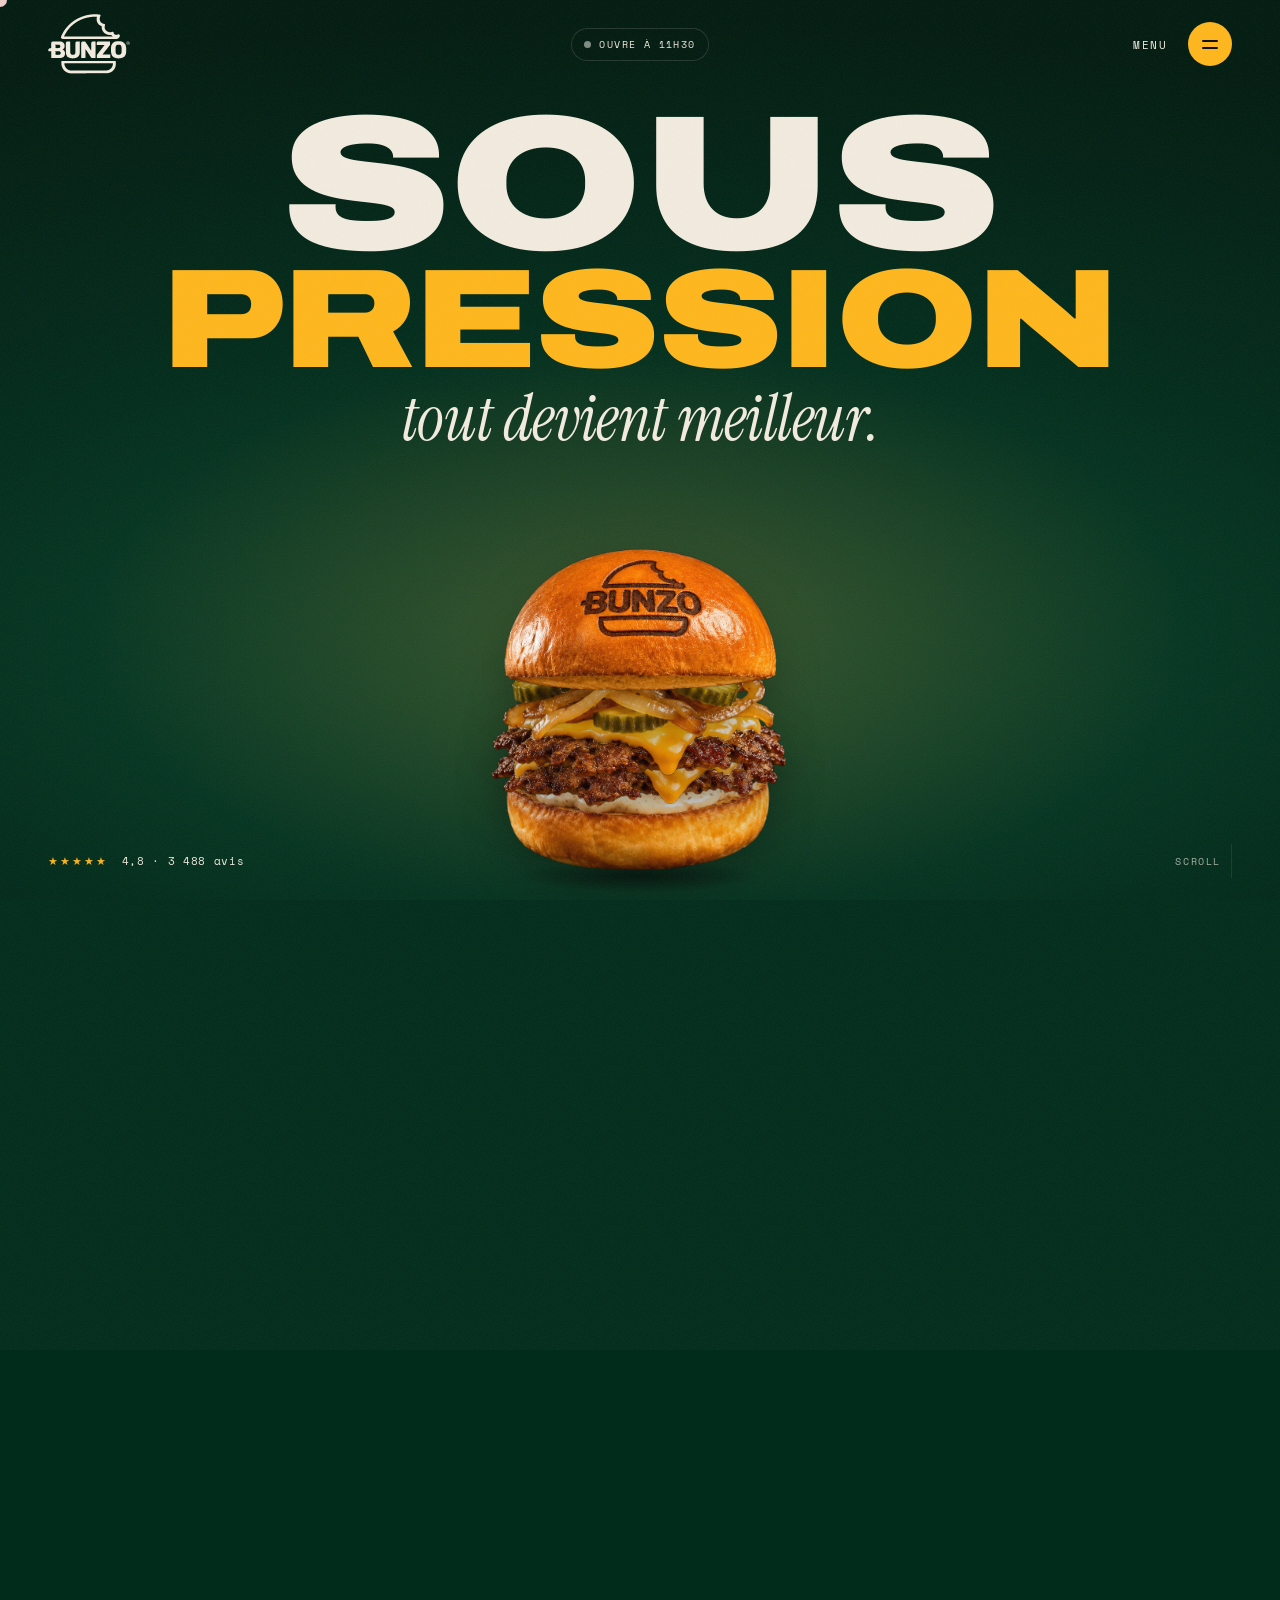
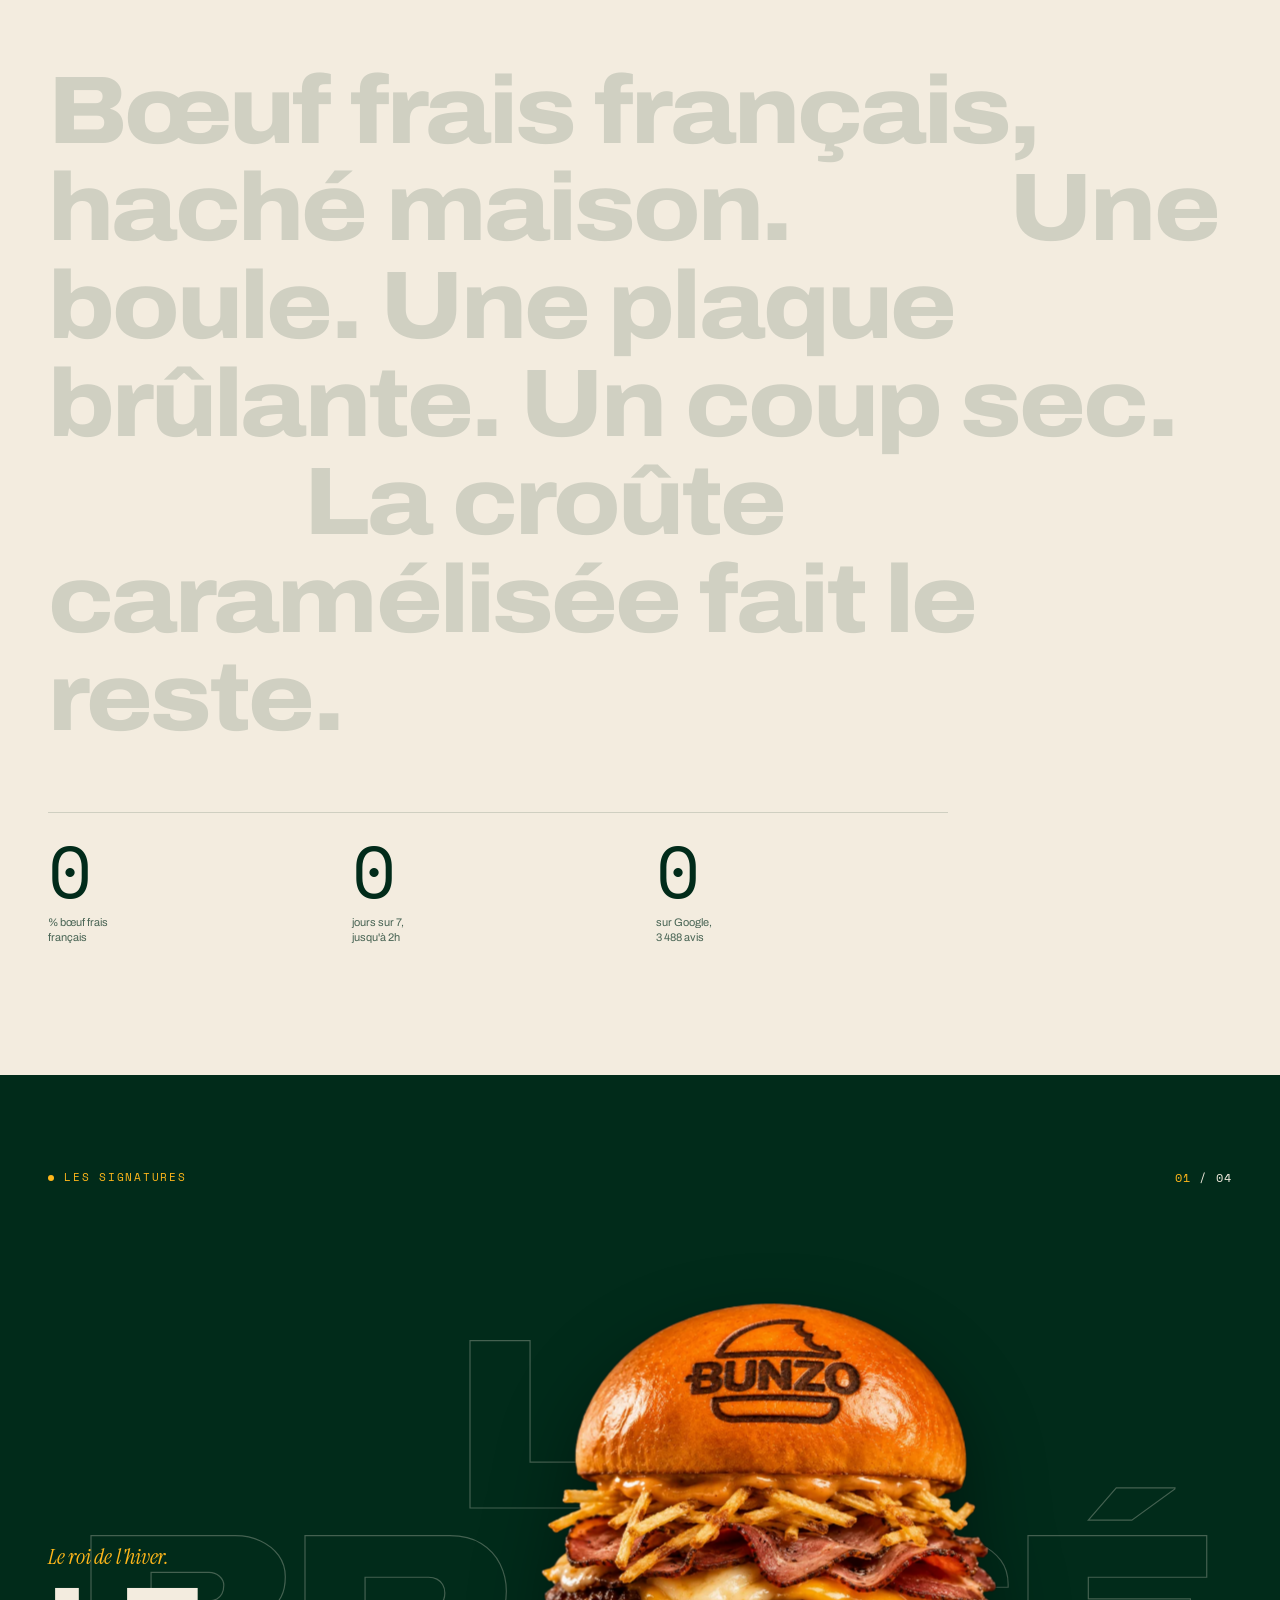
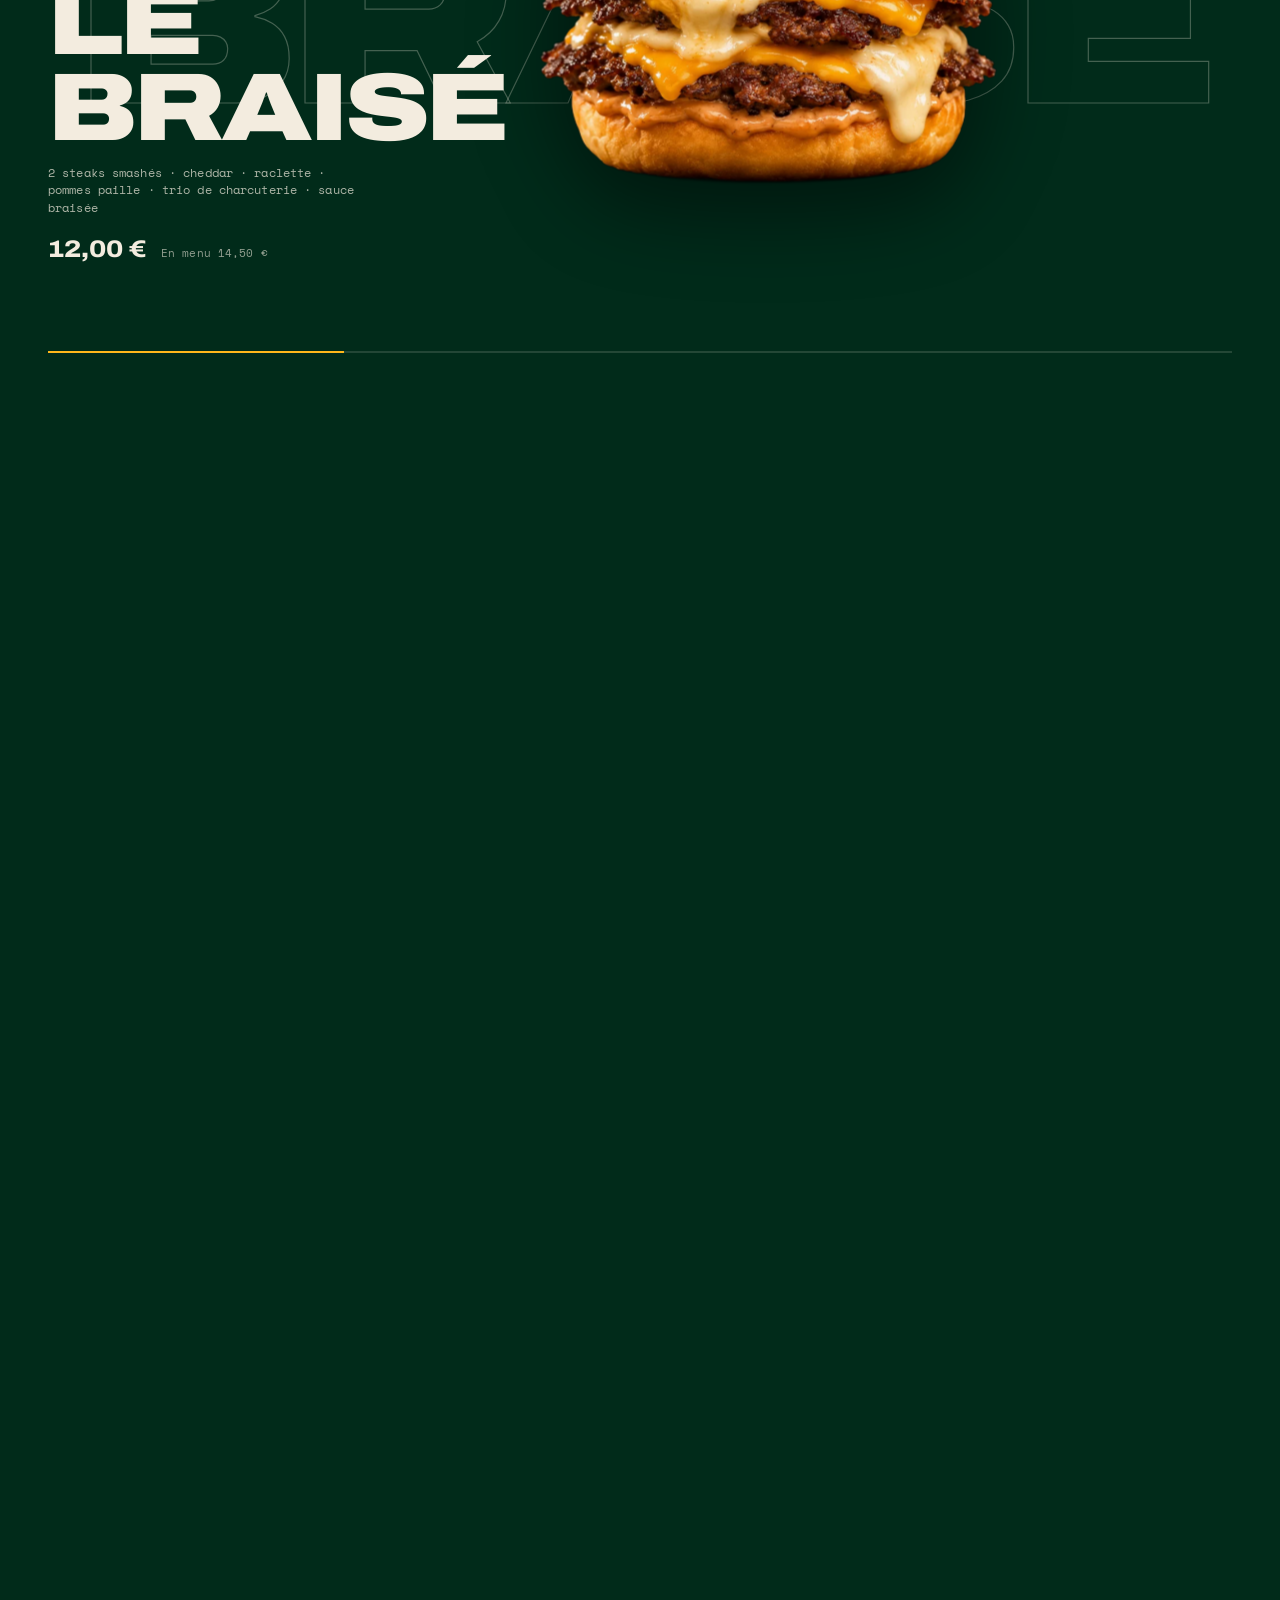
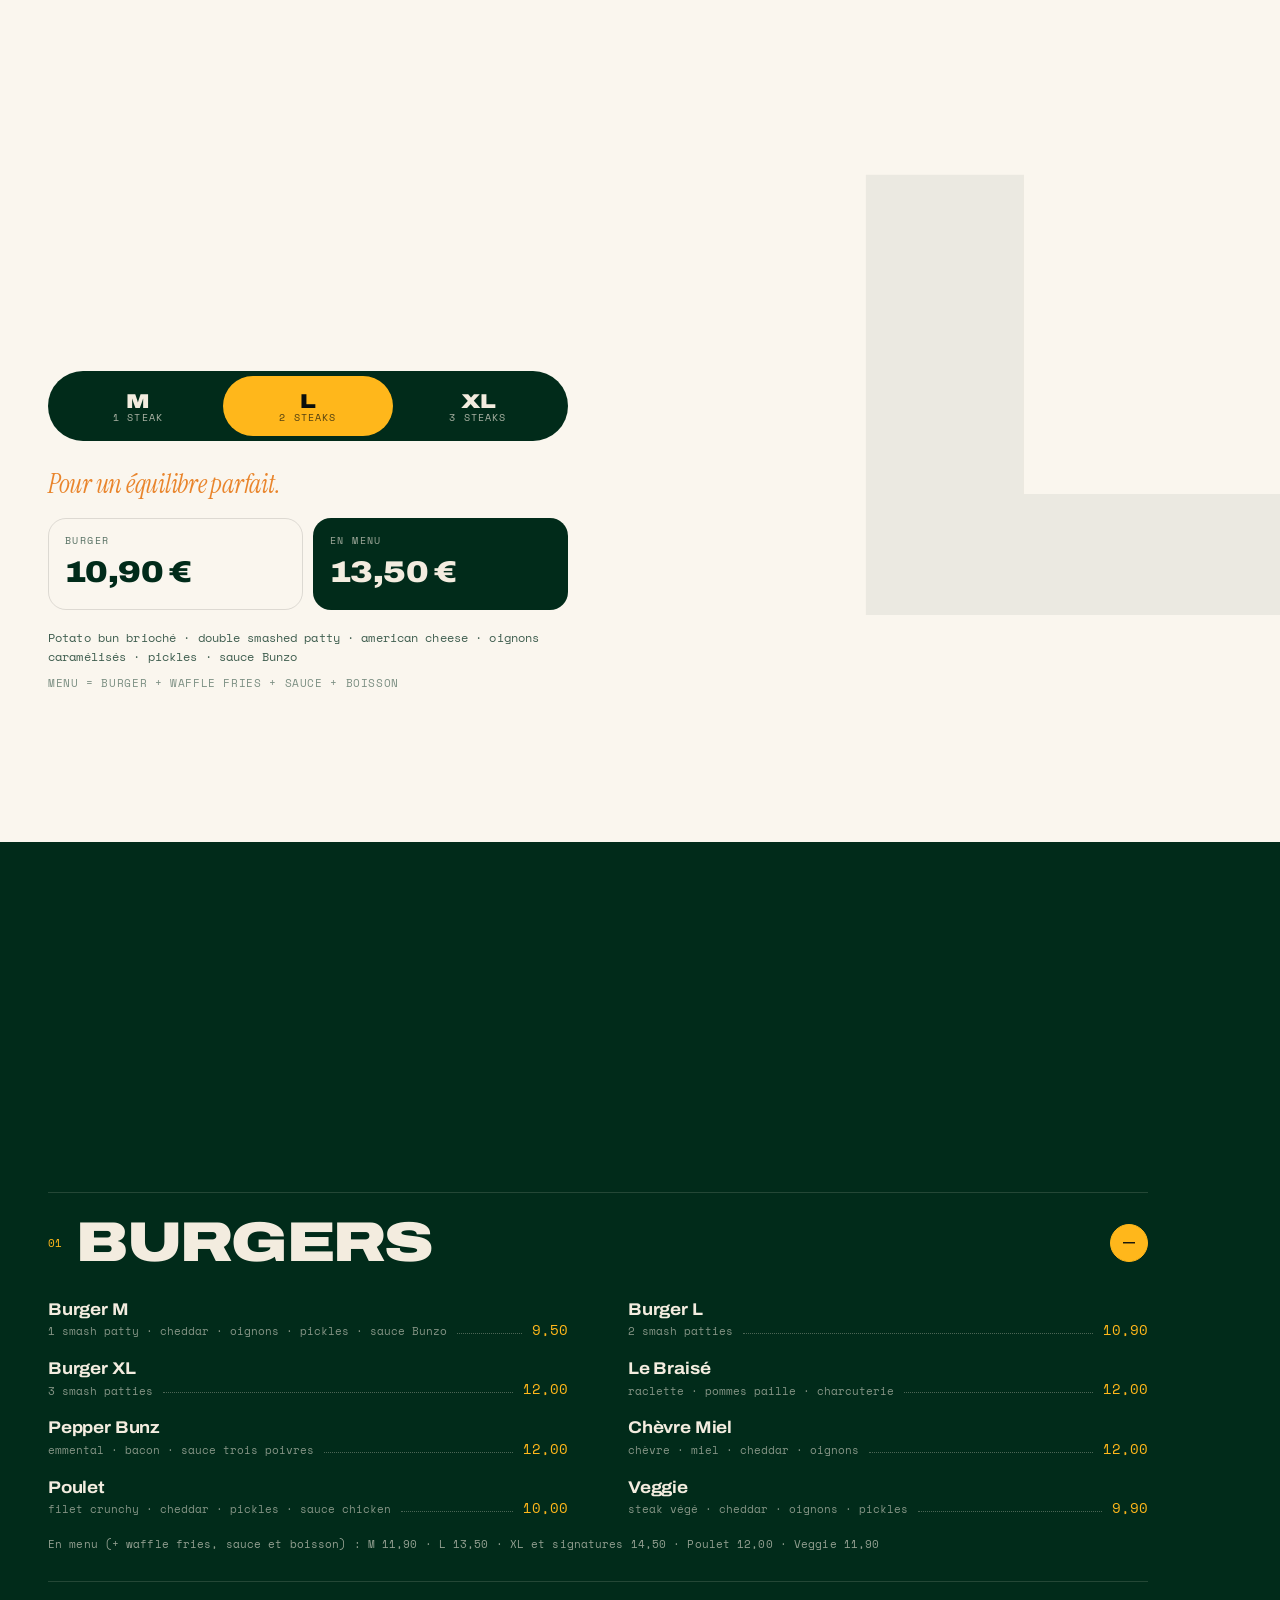
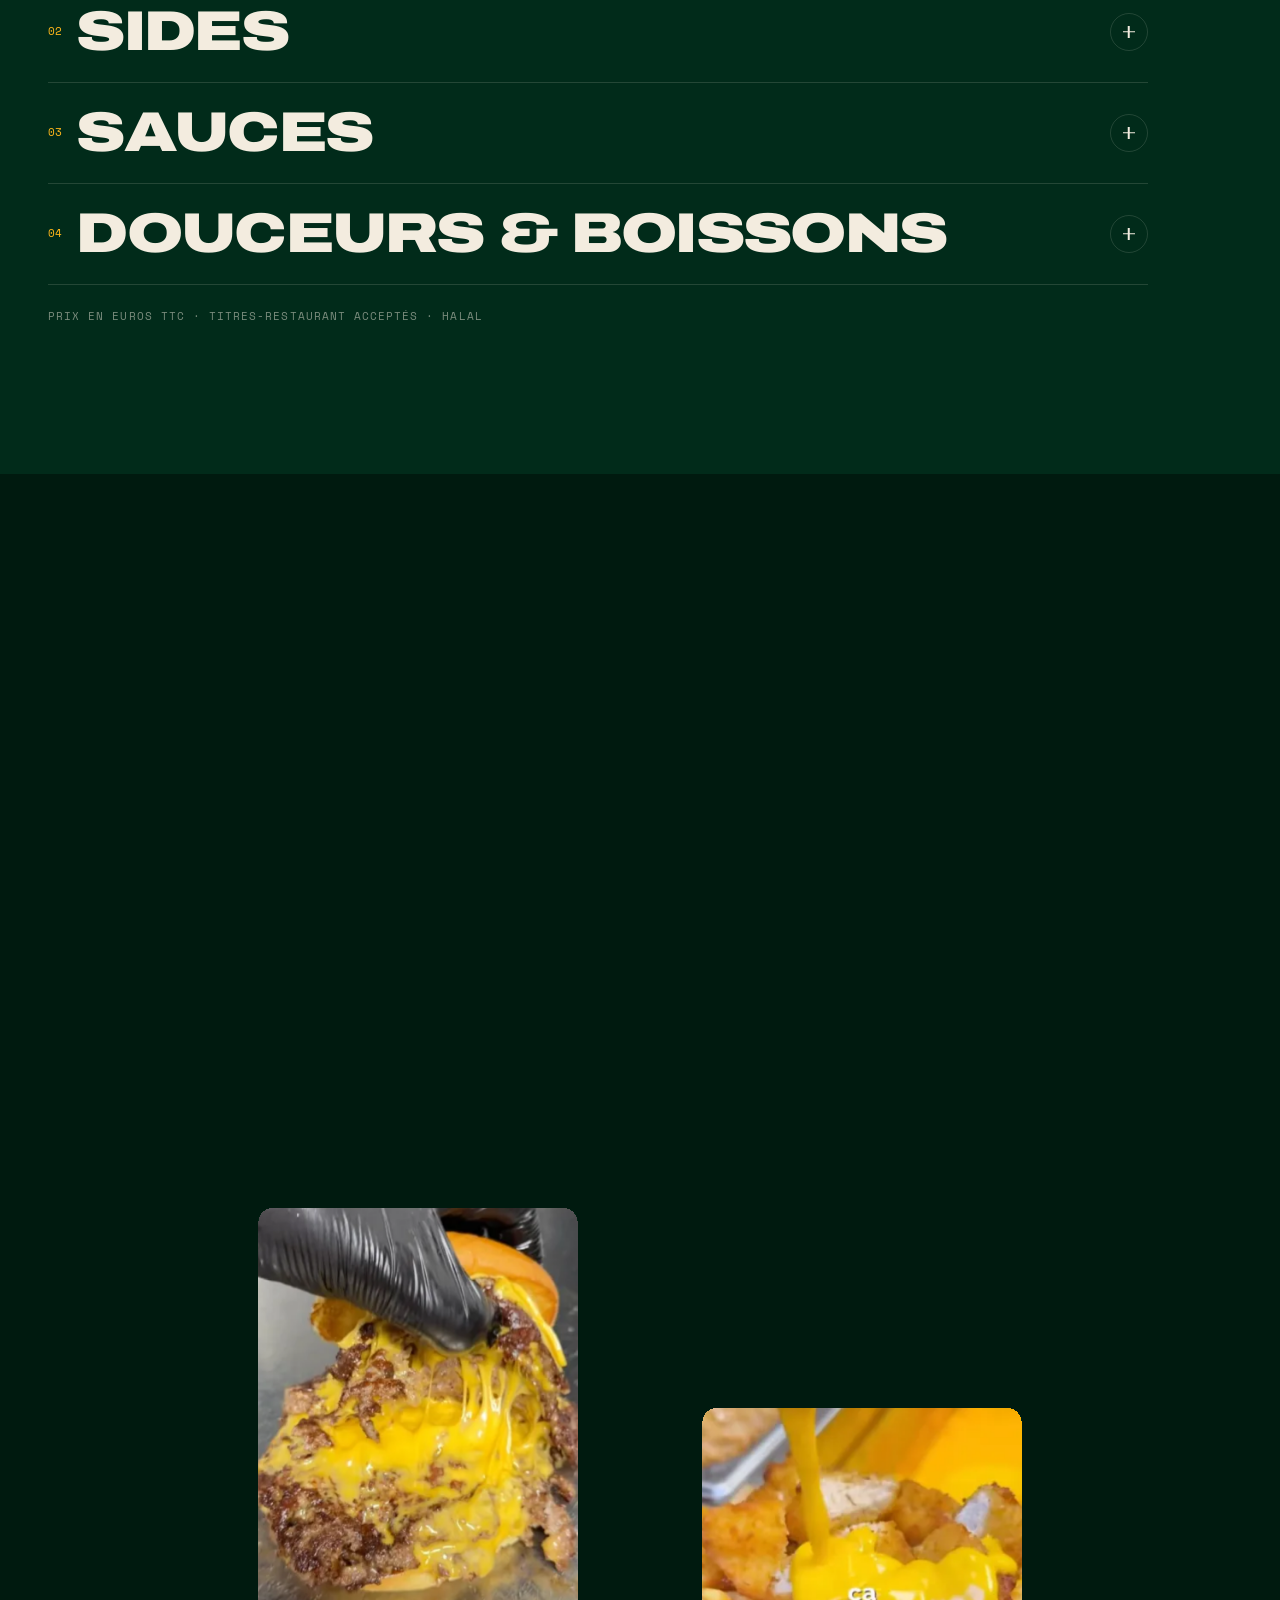
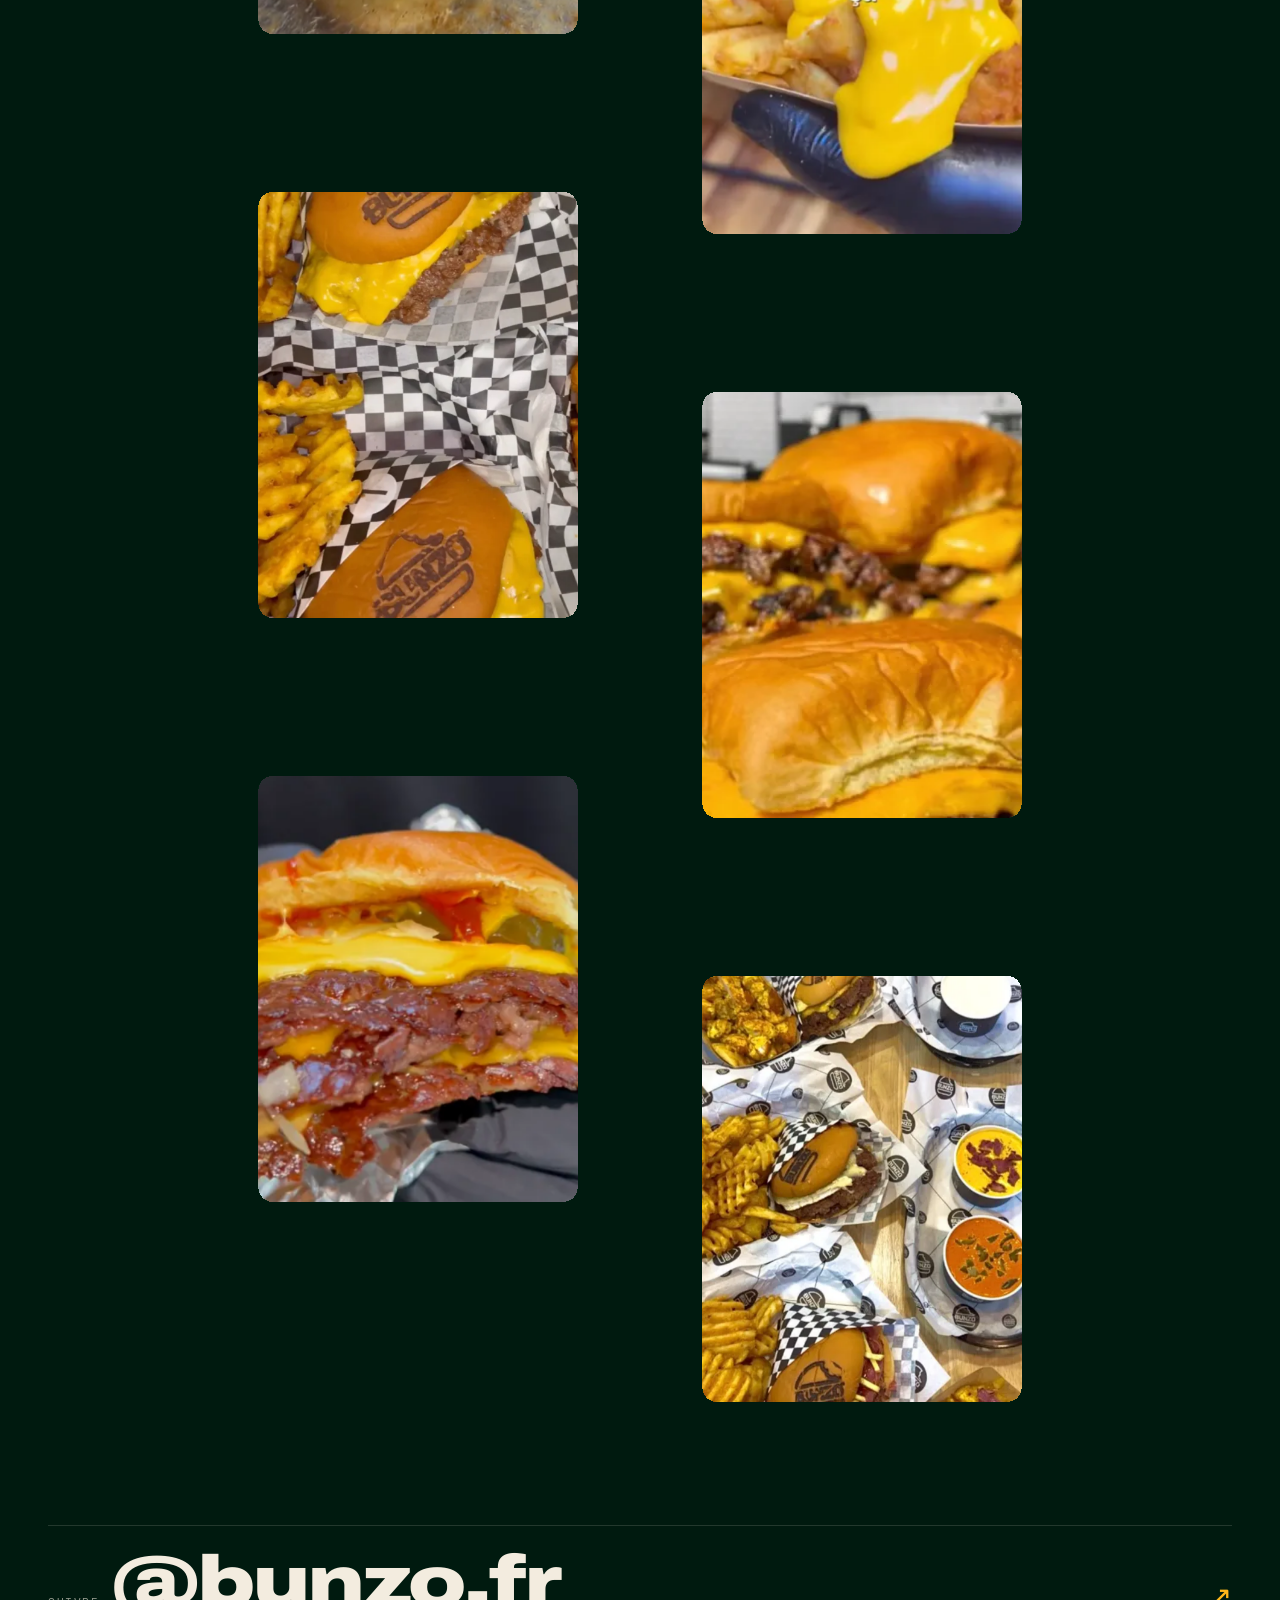
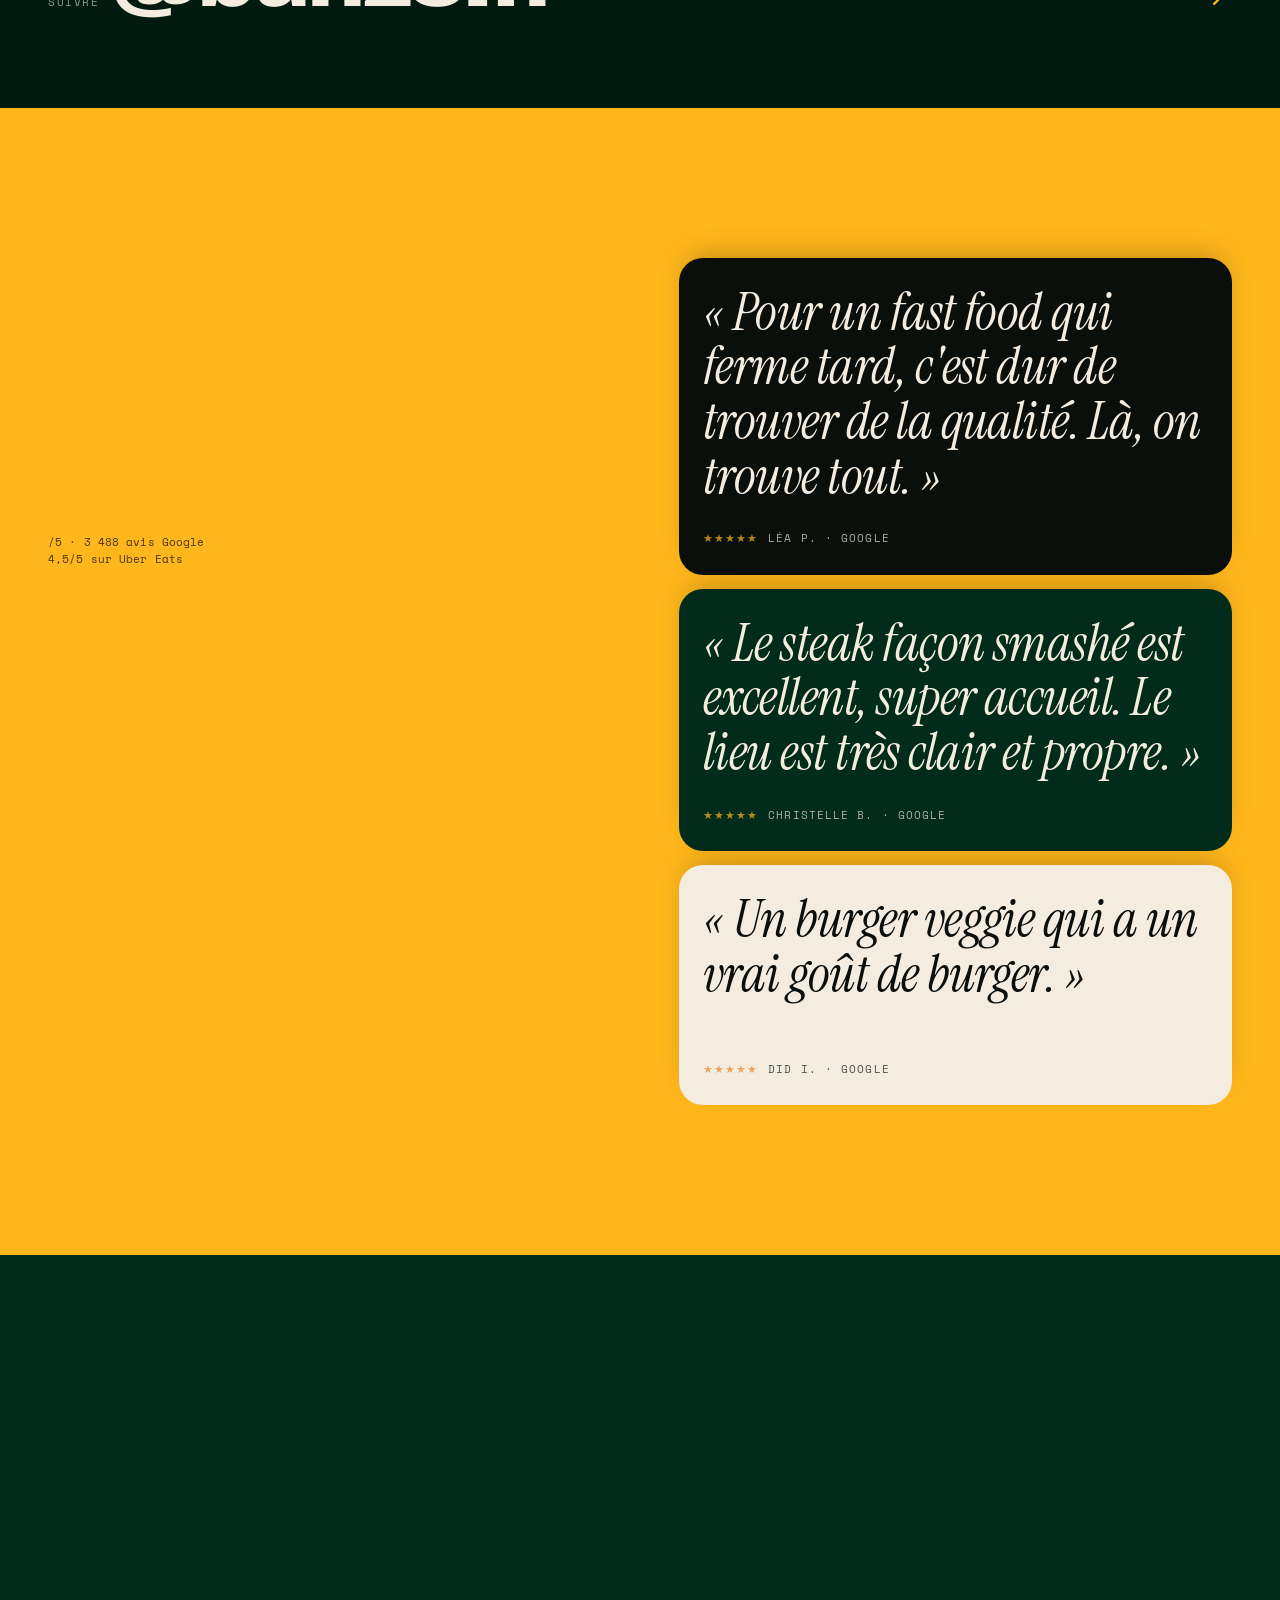
==== commit 9d929b09: "Versionne CSS/JS pour éviter le cache mobile Co-Authored-By: Claude Opus 5.5 <noreply@anthropic.com>" ====
--- a/index.html
+++ b/index.html
@@ -12,7 +12,7 @@
 <link rel="icon" href="img/favicon.png">
 <link rel="preload" href="fonts/archivo.woff2" as="font" type="font/woff2" crossorigin>
 <link rel="preload" href="fonts/serif-italic.woff2" as="font" type="font/woff2" crossorigin>
-<link rel="stylesheet" href="css/style.css">
+<link rel="stylesheet" href="css/style.css?v=3feac164">
 <script type="application/ld+json">
 {"@context":"https://schema.org","@type":"Restaurant","name":"BUNZO — Smash Burger","servesCuisine":["Burgers","Smash burger"],"priceRange":"10–20 €",
 "address":{"@type":"PostalAddress","streetAddress":"12 rue Louis Blanc","postalCode":"44200","addressLocality":"Nantes","addressCountry":"FR"},
@@ -381,10 +381,10 @@
   <button type="button" class="btn btn--ch" id="legalClose"><span>Fermer</span></button>
 </dialog>
 
-<script src="js/vendor/gsap.min.js"></script>
-<script src="js/vendor/ScrollTrigger.min.js"></script>
-<script src="js/vendor/SplitText.min.js"></script>
-<script src="js/vendor/lenis.min.js"></script>
-<script src="js/main.js"></script>
+<script src="js/vendor/gsap.min.js?v=ff86cb55"></script>
+<script src="js/vendor/ScrollTrigger.min.js?v=2e3b8c36"></script>
+<script src="js/vendor/SplitText.min.js?v=6631fa05"></script>
+<script src="js/vendor/lenis.min.js?v=5a44a112"></script>
+<script src="js/main.js?v=a500372d"></script>
 </body>
 </html>
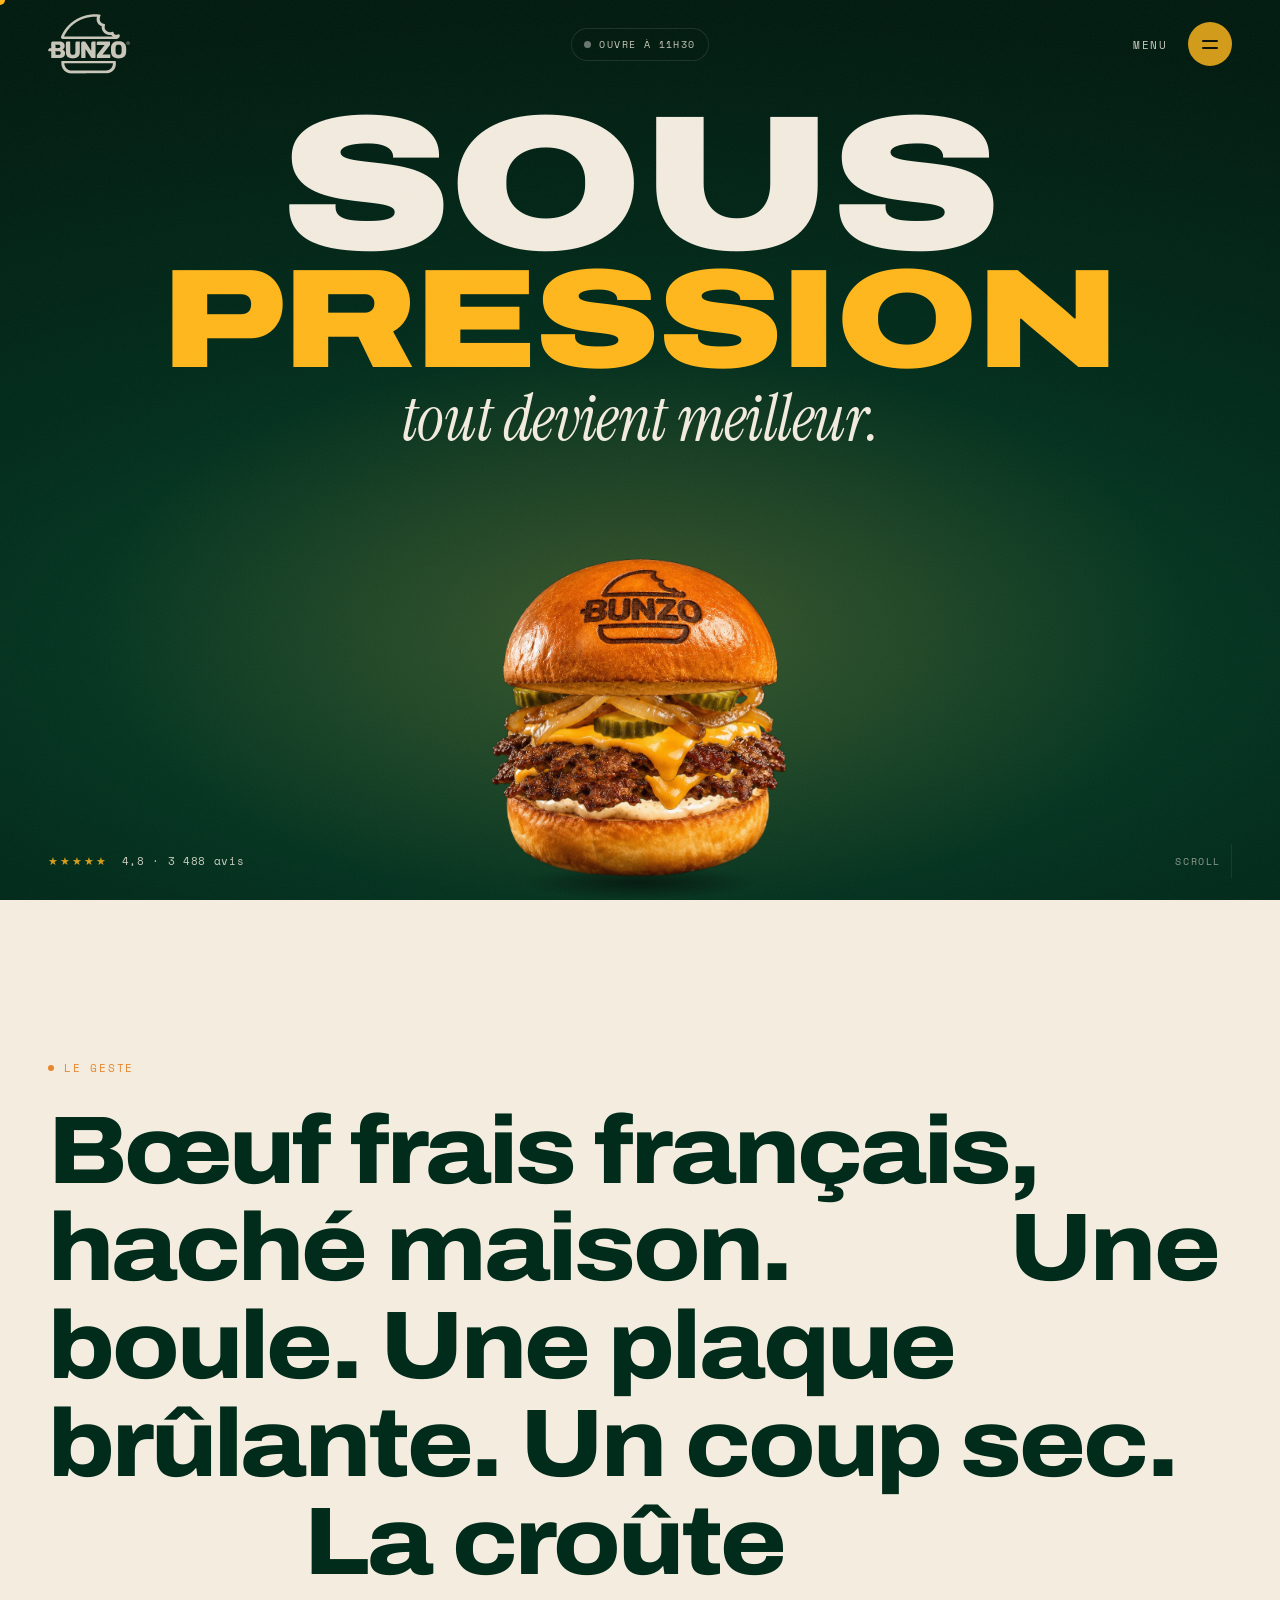
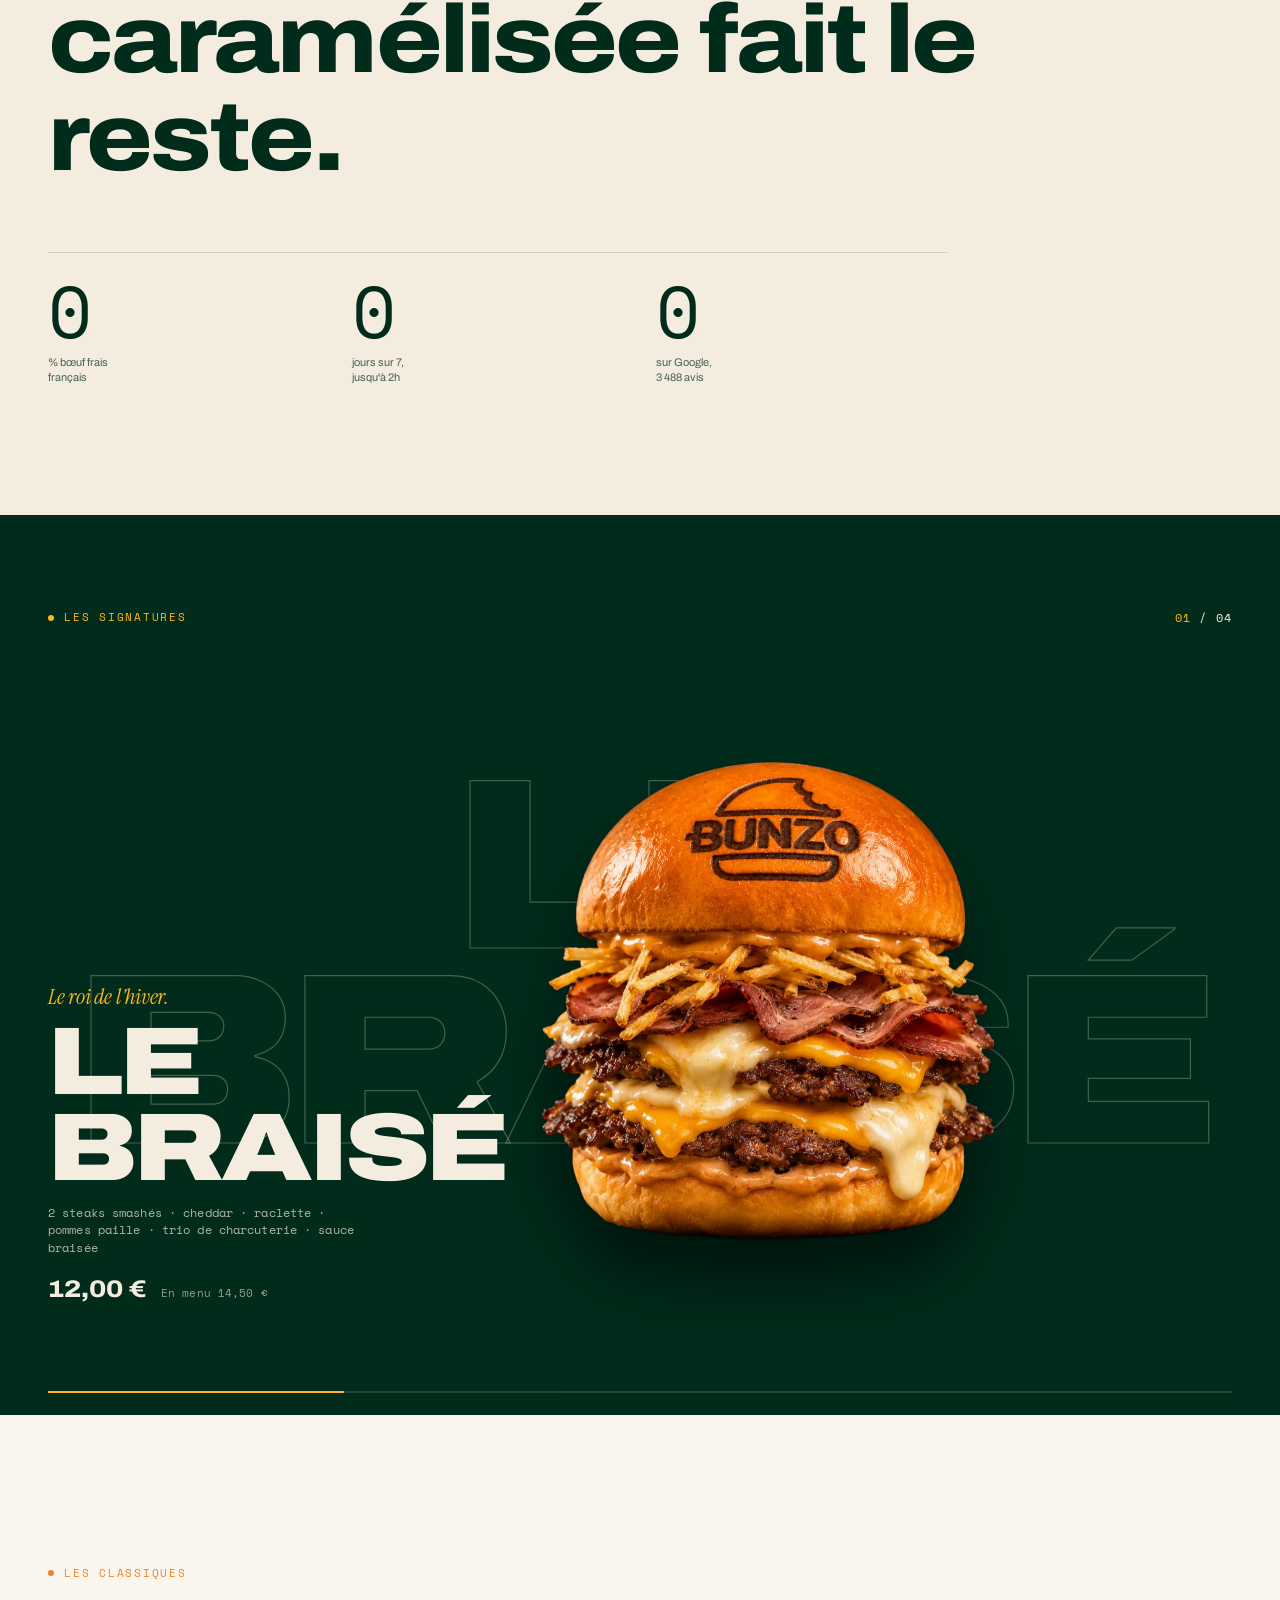
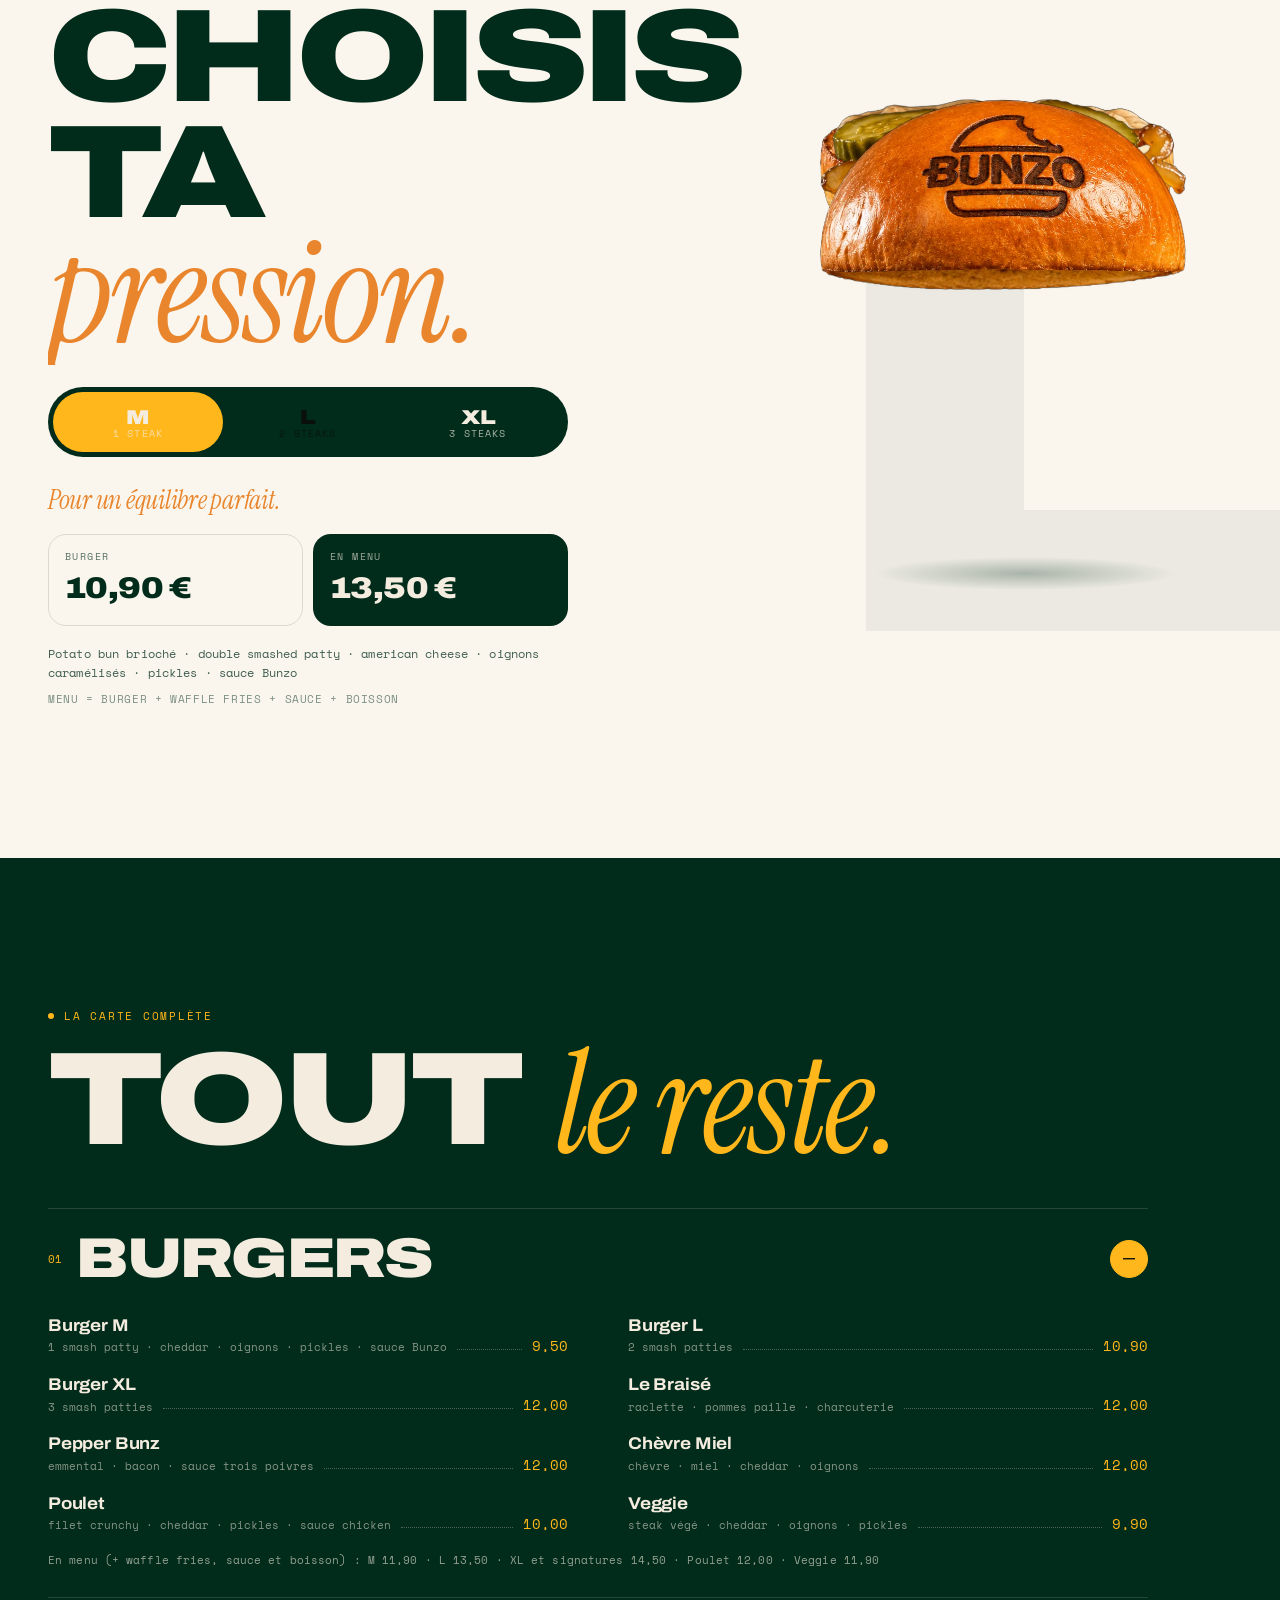
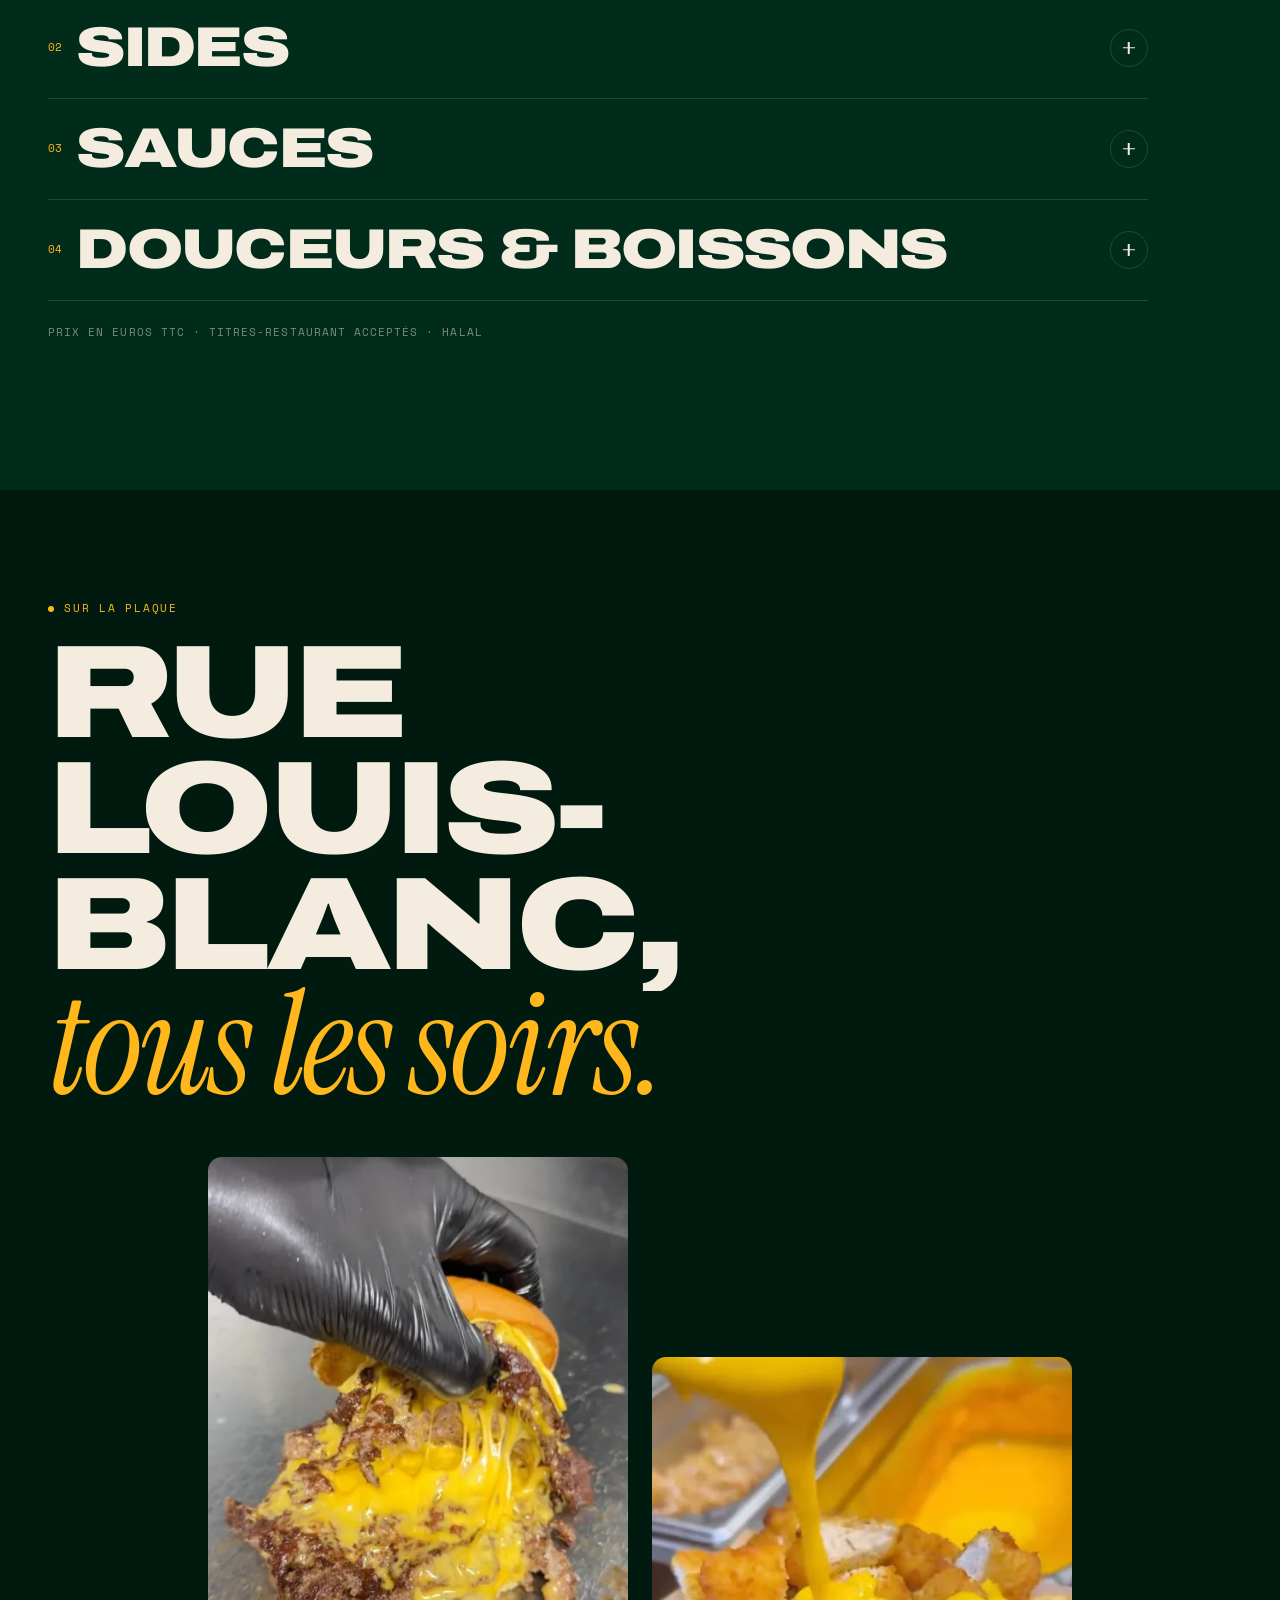
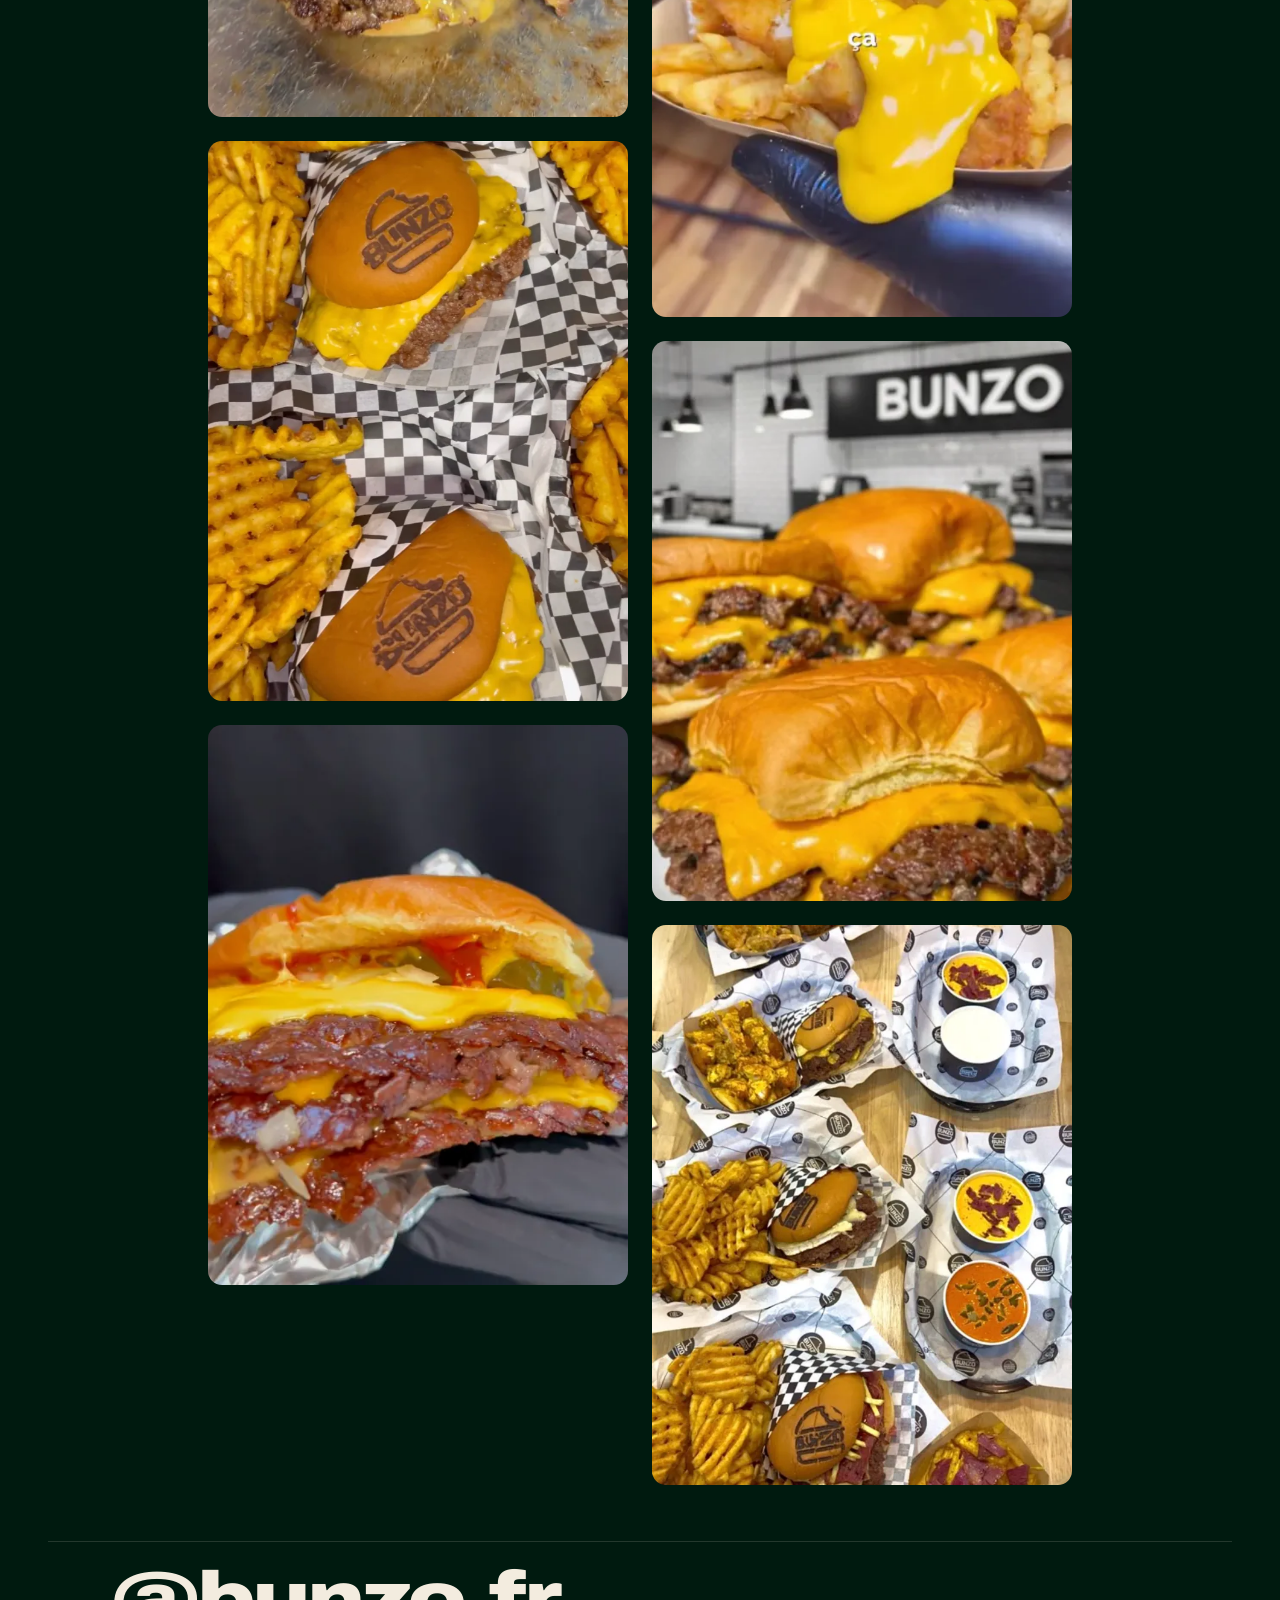
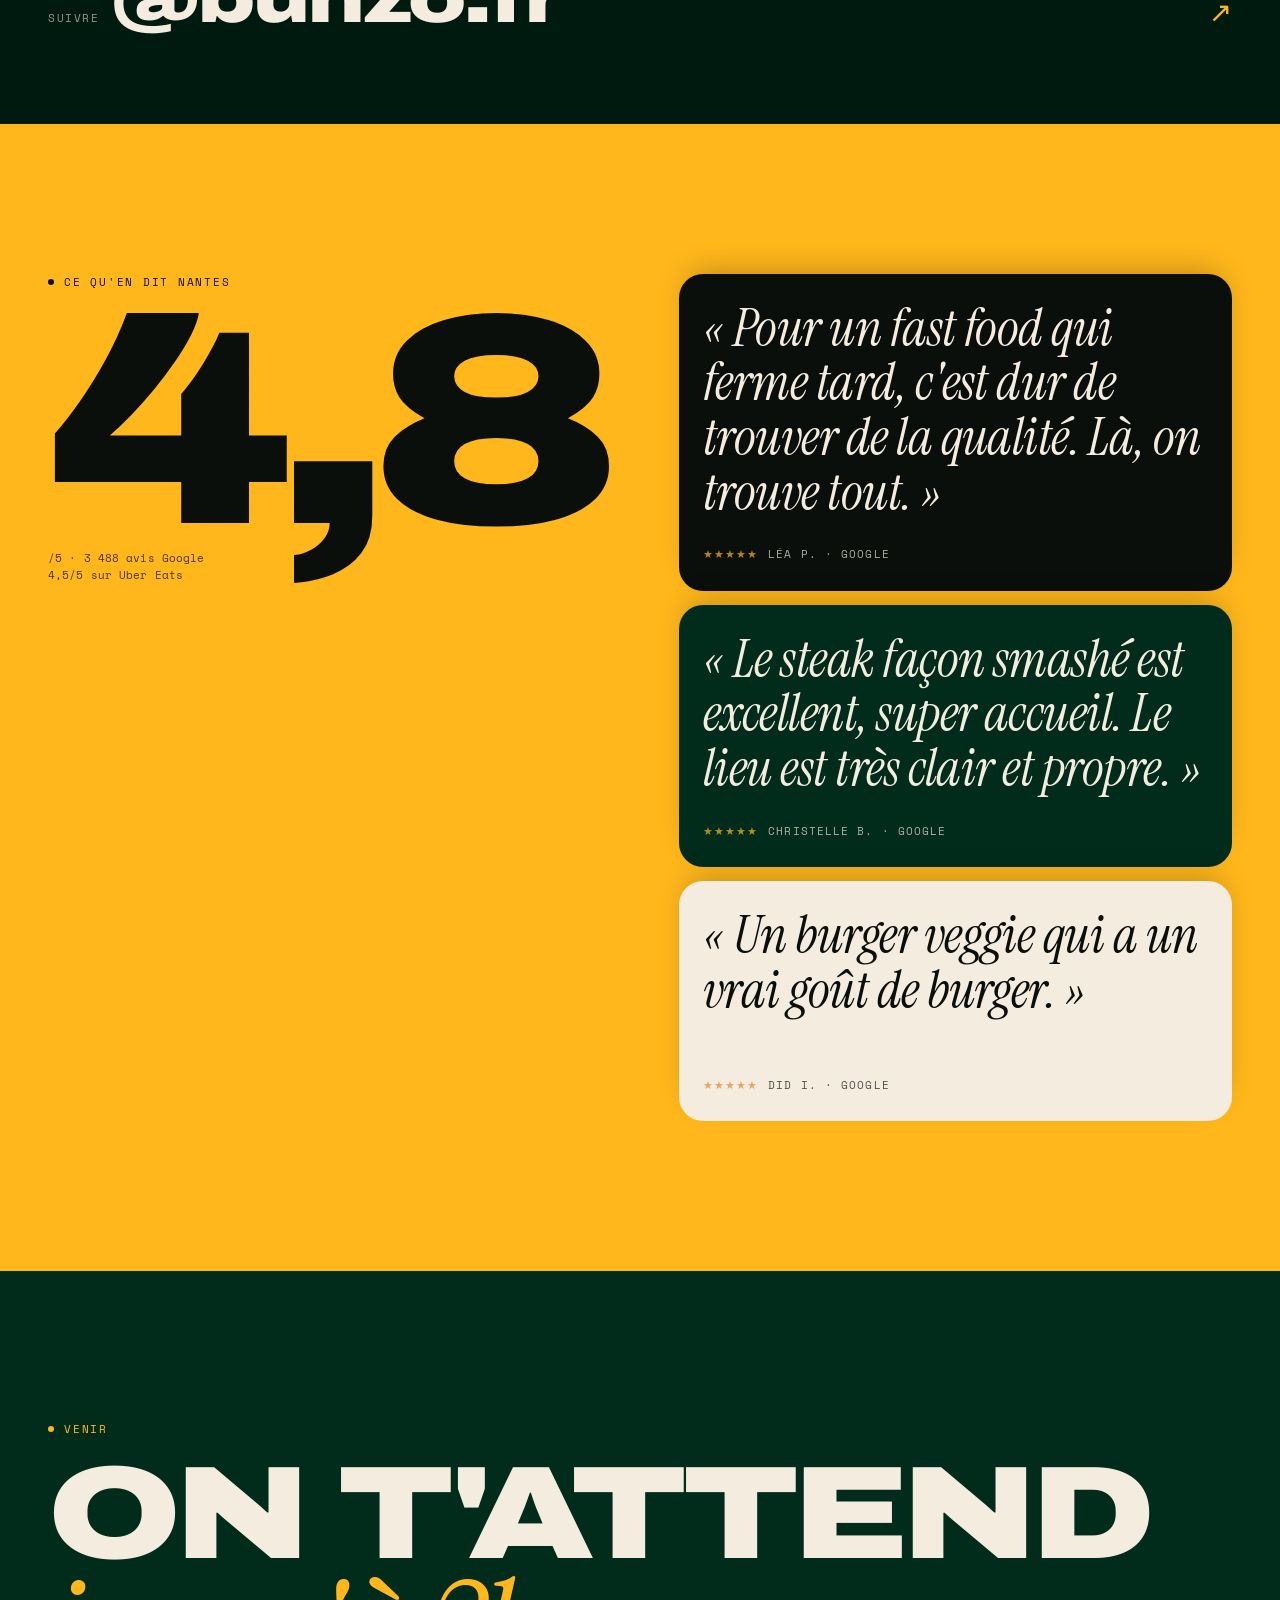
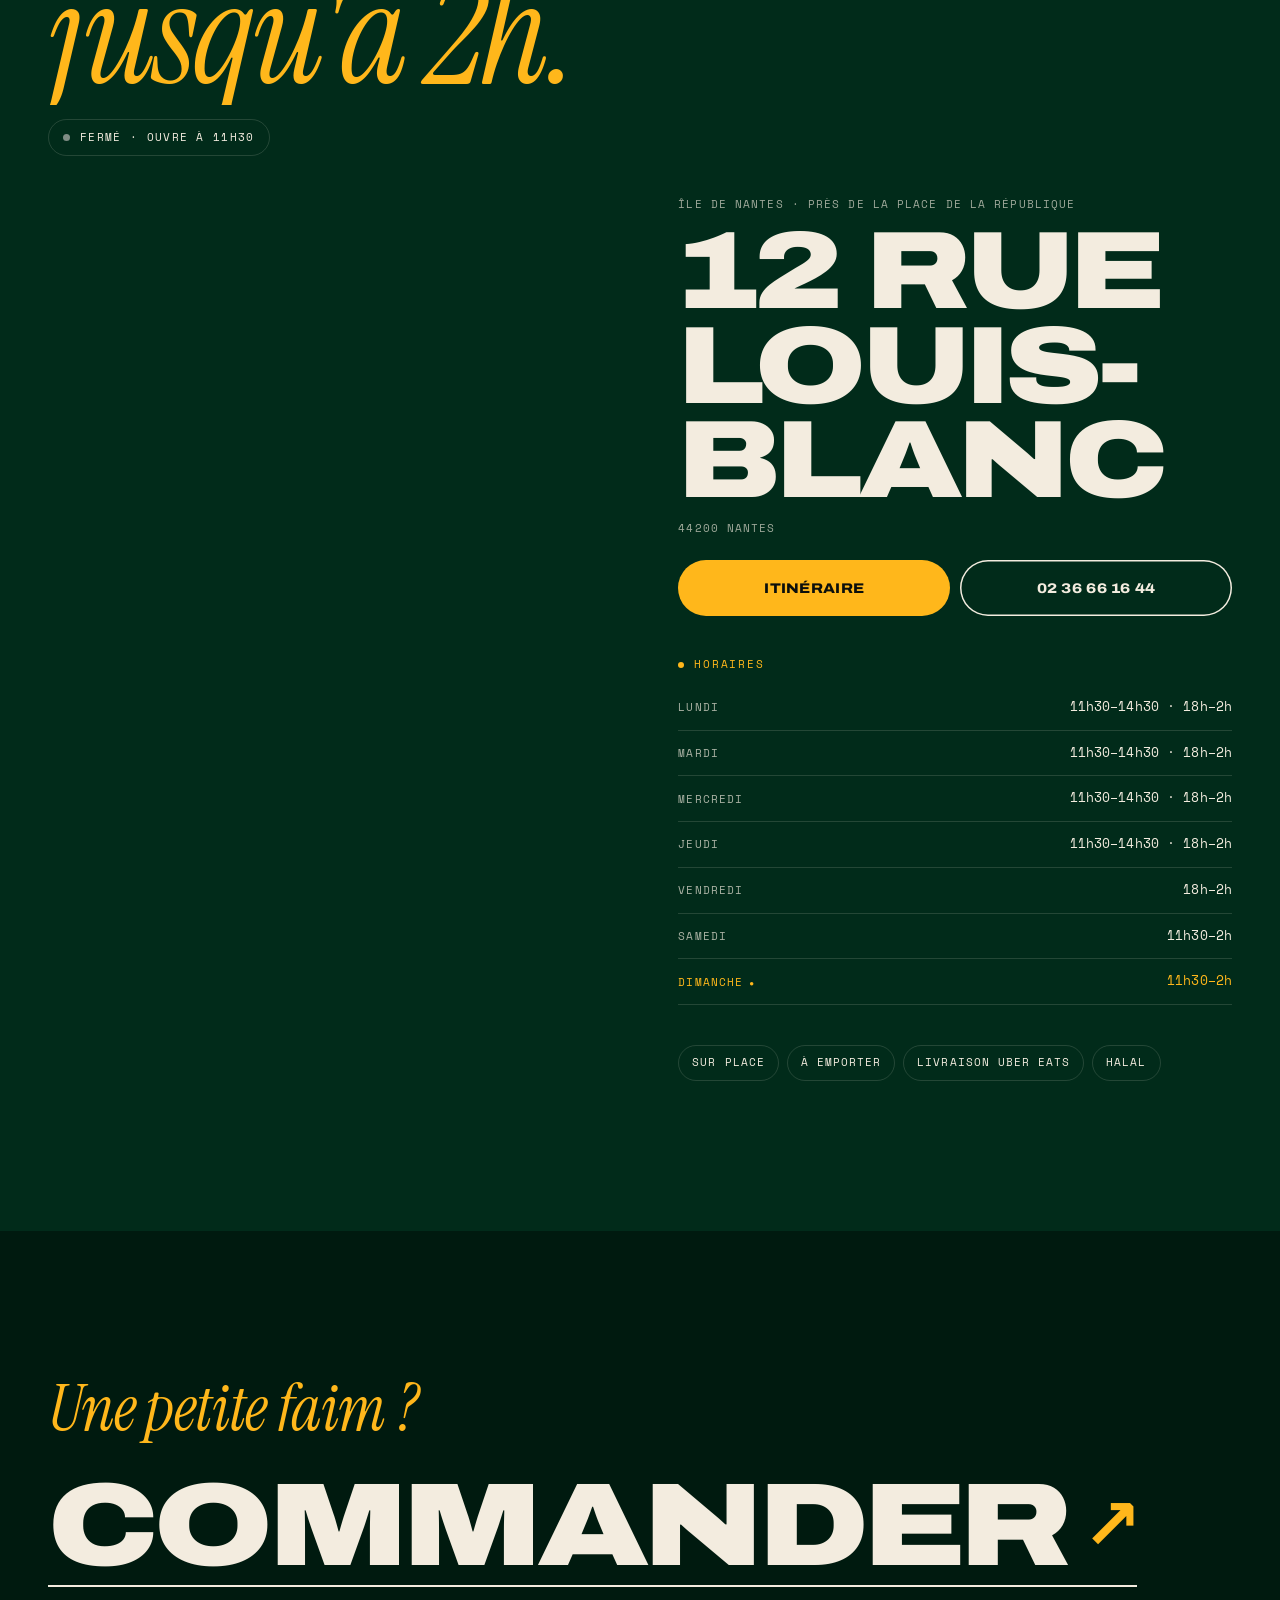
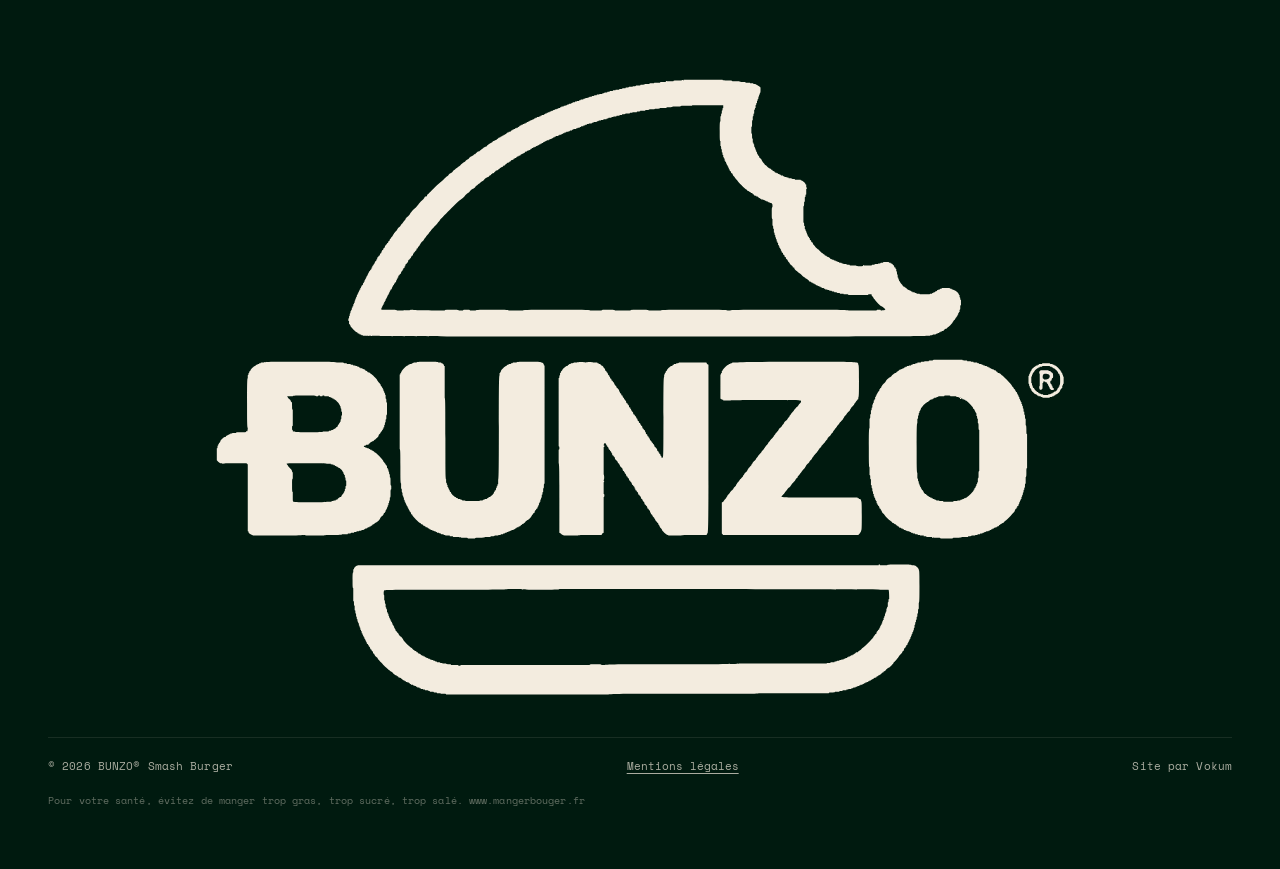
==== commit 24d3b7d5: "Scroll fluide : ombres intégrées aux images, grain fixe, moins d'animations au scroll, carrousel nat" ====
--- a/index.html
+++ b/index.html
@@ -12,7 +12,7 @@
 <link rel="icon" href="img/favicon.png">
 <link rel="preload" href="fonts/archivo.woff2" as="font" type="font/woff2" crossorigin>
 <link rel="preload" href="fonts/serif-italic.woff2" as="font" type="font/woff2" crossorigin>
-<link rel="stylesheet" href="css/style.css?v=3feac164">
+<link rel="stylesheet" href="css/style.css?v=81338c8e">
 <script type="application/ld+json">
 {"@context":"https://schema.org","@type":"Restaurant","name":"BUNZO — Smash Burger","servesCuisine":["Burgers","Smash burger"],"priceRange":"10–20 €",
 "address":{"@type":"PostalAddress","streetAddress":"12 rue Louis Blanc","postalCode":"44200","addressLocality":"Nantes","addressCountry":"FR"},
@@ -181,6 +181,7 @@
       </article>
     </div>
     <div class="sg__bar"><i id="sgBar"></i></div>
+    <p class="sg__hint mono">Glisse pour voir les 4 →</p>
   </div>
 </section>
 
@@ -385,6 +386,6 @@
 <script src="js/vendor/ScrollTrigger.min.js?v=2e3b8c36"></script>
 <script src="js/vendor/SplitText.min.js?v=6631fa05"></script>
 <script src="js/vendor/lenis.min.js?v=5a44a112"></script>
-<script src="js/main.js?v=a500372d"></script>
+<script src="js/main.js?v=a013c3b7"></script>
 </body>
 </html>
--- a/css/style.css
+++ b/css/style.css
@@ -52,17 +52,16 @@
 .h2 .serif{font-size:1.08em;text-transform:none;letter-spacing:-.02em;color:var(--ch)}
 
 /* grain (texture papier, très léger) */
-.grain{position:fixed;inset:-50%;z-index:90;pointer-events:none;opacity:.07;
+.grain{position:fixed;inset:0;z-index:90;pointer-events:none;opacity:.05;
   background-image:url("data:image/svg+xml,%3Csvg xmlns='http://www.w3.org/2000/svg' width='160' height='160'%3E%3Cfilter id='n'%3E%3CfeTurbulence type='fractalNoise' baseFrequency='.9' numOctaves='3' stitchTiles='stitch'/%3E%3C/filter%3E%3Crect width='100%25' height='100%25' filter='url(%23n)'/%3E%3C/svg%3E");
-  animation:grain 1.2s steps(6) infinite}
-@keyframes grain{0%{transform:translate(0,0)}20%{transform:translate(-3%,2%)}40%{transform:translate(2%,-3%)}60%{transform:translate(-2%,-1%)}80%{transform:translate(3%,3%)}100%{transform:translate(0,0)}}
+}
 
 /* curseur (desktop uniquement) */
 .cursor{display:none}
 @media (hover:hover) and (pointer:fine){
-  .cursor{display:block;position:fixed;left:0;top:0;z-index:95;pointer-events:none;mix-blend-mode:difference}
-  .cursor span{display:block;width:14px;height:14px;margin:-7px 0 0 -7px;border-radius:50%;background:var(--cream);transition:transform .45s var(--ease),opacity .3s}
-  .cursor.is-big span{transform:scale(4.2)}
+  .cursor{display:block;position:fixed;left:0;top:0;z-index:95;pointer-events:none}
+  .cursor span{display:block;width:10px;height:10px;margin:-5px 0 0 -5px;border-radius:50%;background:var(--ch);transition:transform .45s var(--ease),opacity .3s}
+  .cursor.is-big span{transform:scale(3.4);opacity:.35}
   .cursor.is-hide span{transform:scale(0)}
 }
 
@@ -124,7 +123,7 @@
 .nav__list span{font-size:11px}
 .nav__list b{font-weight:900;font-stretch:125%;text-transform:uppercase;font-size:clamp(34px,10vw,84px);line-height:1;letter-spacing:-.03em;display:inline-block}
 .nav__foot{display:grid;grid-template-columns:1fr 1fr;gap:14px;align-items:end;font-size:12px;line-height:1.6;position:relative}
-.nav__burger{position:absolute;right:-10px;bottom:72px;width:42%;max-width:240px;transform:rotate(8deg)}
+.nav__burger{position:absolute;right:-40px;bottom:40px;width:58%;max-width:330px;transform:rotate(8deg)}
 .nav-open .hd__logo svg{fill:var(--ink)}
 .nav-open .hd__menu{color:var(--ink)}
 .nav-open .hd__menu-ico{background:var(--ink)}
@@ -143,7 +142,7 @@
 .hero__l3{font-size:clamp(34px,10.5vw,92px);line-height:1;margin-top:.12em;color:var(--cream)}
 
 .stack{position:absolute;left:50%;bottom:calc(84px + var(--sb));width:min(78vw,540px);aspect-ratio:780/827;margin-left:calc(min(78vw,540px) / -2);z-index:3;will-change:transform}
-.stack .ly,.build .ly{position:absolute;height:auto;will-change:transform;user-select:none;-webkit-user-drag:none;filter:drop-shadow(0 18px 22px rgba(0,0,0,.28))}
+.stack .ly,.build .ly{position:absolute;height:auto;will-change:transform;user-select:none;-webkit-user-drag:none}
 .ly--top{left:5.64%;width:89.36%;top:0;z-index:5}
 .ly--garnish{left:4.74%;width:89.49%;top:33.01%;z-index:4}
 .ly--p1{left:1.79%;width:96.28%;top:43.89%;z-index:3}
@@ -193,7 +192,7 @@
 .sg__track{display:flex;height:100%;width:max-content;will-change:transform}
 .sl{position:relative;width:100vw;height:100%;flex:none;overflow:hidden}
 .sl__name{position:absolute;left:0;right:0;top:calc(var(--hd) + var(--st) + 40px);display:flex;flex-direction:column;align-items:center;font-weight:900;font-stretch:125%;text-transform:uppercase;font-size:clamp(64px,21vw,280px);line-height:.8;letter-spacing:-.05em;color:transparent;-webkit-text-stroke:1.2px rgba(243,236,223,.28);white-space:nowrap}
-.sl__img{position:absolute;left:50%;top:41%;width:min(84vw,44svh,620px);transform:translate(-50%,-50%);filter:drop-shadow(0 34px 40px rgba(0,0,0,.45));will-change:transform}
+.sl__img{position:absolute;left:50%;top:44%;width:min(112vw,58svh,850px);margin:0;transform:translate(-50%,-50%);will-change:transform}
 .sl__info{position:absolute;left:var(--pad);right:var(--pad);bottom:calc(46px + var(--sb))}
 .sl__tag{font-size:22px;color:var(--ch);display:flex;align-items:center;gap:10px}
 .sl__tag .new{font-style:normal;font-size:10px;letter-spacing:.14em;text-transform:uppercase;background:var(--ch);color:var(--ink);padding:5px 9px;border-radius:999px}
@@ -205,6 +204,20 @@
 .sg__bar{position:absolute;left:var(--pad);right:var(--pad);bottom:calc(22px + var(--sb));height:2px;background:var(--l);z-index:3}
 .sg__bar i{display:block;height:100%;background:var(--ch);transform-origin:0 50%;transform:scaleX(.25)}
 
+@media (max-width:899px){
+  .sg__pin{height:auto;overflow:visible;padding:96px 0 26px}
+  .sg__head{position:relative;top:auto;left:auto;right:auto;padding-inline:var(--pad)}
+  .sg__track{width:auto;overflow-x:auto;overflow-y:hidden;scroll-snap-type:x mandatory;-webkit-overflow-scrolling:touch;scrollbar-width:none;overscroll-behavior-x:contain;margin-top:14px}
+  .sg__track::-webkit-scrollbar{display:none}
+  .sl{width:100vw;height:clamp(560px,78svh,700px);scroll-snap-align:start;scroll-snap-stop:always}
+  .sl__name{top:18px}
+  .sl__img{top:40%}
+  .sl__info{bottom:18px}
+  .sg__bar{position:relative;left:auto;right:auto;bottom:auto;margin:18px var(--pad) 0}
+  .sg__hint{display:flex}
+}
+.sg__hint{display:none;align-items:center;gap:8px;font-size:10px;letter-spacing:.14em;text-transform:uppercase;opacity:.6;margin:14px var(--pad) 0}
+
 /* =========================================================
    CLASSIQUES M / L / XL
    ========================================================= */
@@ -213,6 +226,7 @@
 .sz .h2 .serif{color:var(--bun)}
 .sz__stage{position:relative;margin:30px auto 0;width:min(84vw,520px)}
 .build{position:relative;width:100%;aspect-ratio:780/904;z-index:2}
+.build::after{content:"";position:absolute;left:14%;right:14%;bottom:-3%;height:7%;border-radius:50%;background:radial-gradient(closest-side,rgba(1,43,26,.28),rgba(1,43,26,0));z-index:0}
 .build .ly{left:auto;top:auto}
 .sz__big{position:absolute;inset:0;display:grid;place-items:center;font-weight:900;font-stretch:125%;font-size:clamp(220px,74vw,640px);line-height:1;letter-spacing:-.06em;color:rgba(1,43,26,.06);z-index:1;pointer-events:none}
 .seg{position:relative;display:grid;grid-template-columns:repeat(3,1fr);padding:5px;border-radius:999px;background:var(--g);color:var(--cream);margin-top:30px}
@@ -266,8 +280,8 @@
 .gl__cols{display:grid;grid-template-columns:1fr 1fr;gap:10px;padding:48px 10px 0}
 .gl__col{display:grid;gap:10px;align-content:start;will-change:transform}
 .gl__col:nth-child(2){margin-top:90px}
-.ph{position:relative;overflow:hidden;border-radius:14px;aspect-ratio:3/4;background:var(--g-2);clip-path:inset(12% 12% 12% 12% round 14px)}
-.ph img{width:100%;height:118%;object-fit:cover;will-change:transform}
+.ph{position:relative;overflow:hidden;border-radius:14px;aspect-ratio:3/4;background:var(--g-2)}
+.ph img{width:100%;height:100%;object-fit:cover}
 .gl__ig{display:flex;align-items:baseline;gap:12px;margin:56px var(--pad) 0;padding-top:20px;border-top:1px solid var(--l)}
 .gl__ig span{font-size:11px;letter-spacing:.14em;text-transform:uppercase;opacity:.6}
 .gl__ig b{flex:1;font-weight:900;font-stretch:125%;font-size:clamp(30px,9vw,72px);letter-spacing:-.03em;line-height:1}
@@ -297,7 +311,7 @@
 .vn .status{margin-top:22px;padding:9px 14px;border-radius:999px;border:1px solid var(--l)}
 .vn__grid{margin-top:40px;display:grid;gap:30px}
 .vn__img{border-radius:20px;overflow:hidden;aspect-ratio:1/1;clip-path:inset(0 0 100% 0 round 20px)}
-.vn__img img{width:100%;height:100%;object-fit:cover;transform:scale(1.25)}
+.vn__img img{width:100%;height:100%;object-fit:cover}
 .vn__addr p.mono{font-size:11px;letter-spacing:.1em;text-transform:uppercase;opacity:.65}
 .vn__street{font-weight:900;font-stretch:125%;text-transform:uppercase;font-size:clamp(46px,13.5vw,110px);line-height:.86;letter-spacing:-.04em;margin:12px 0}
 .vn__btns{display:grid;grid-template-columns:1fr 1fr;gap:10px;margin-top:24px}
@@ -361,7 +375,7 @@
   .mf{padding:160px var(--pad) 130px}
   .mf__txt{max-width:1300px}
   .mf__stats{max-width:900px}
-  .sl__img{top:52%;left:60%;width:min(36vw,62vh)}
+  .sl__img{top:54%;left:60%;width:min(49vw,84vh)}
   .sl__info{left:var(--pad);right:auto;bottom:12vh;width:380px}
   .sl__name{top:50%;transform:translateY(-50%);font-size:min(19vw,34vh)}
   .sz{display:grid;grid-template-columns:1fr 1fr;column-gap:6vw;padding:150px var(--pad)}
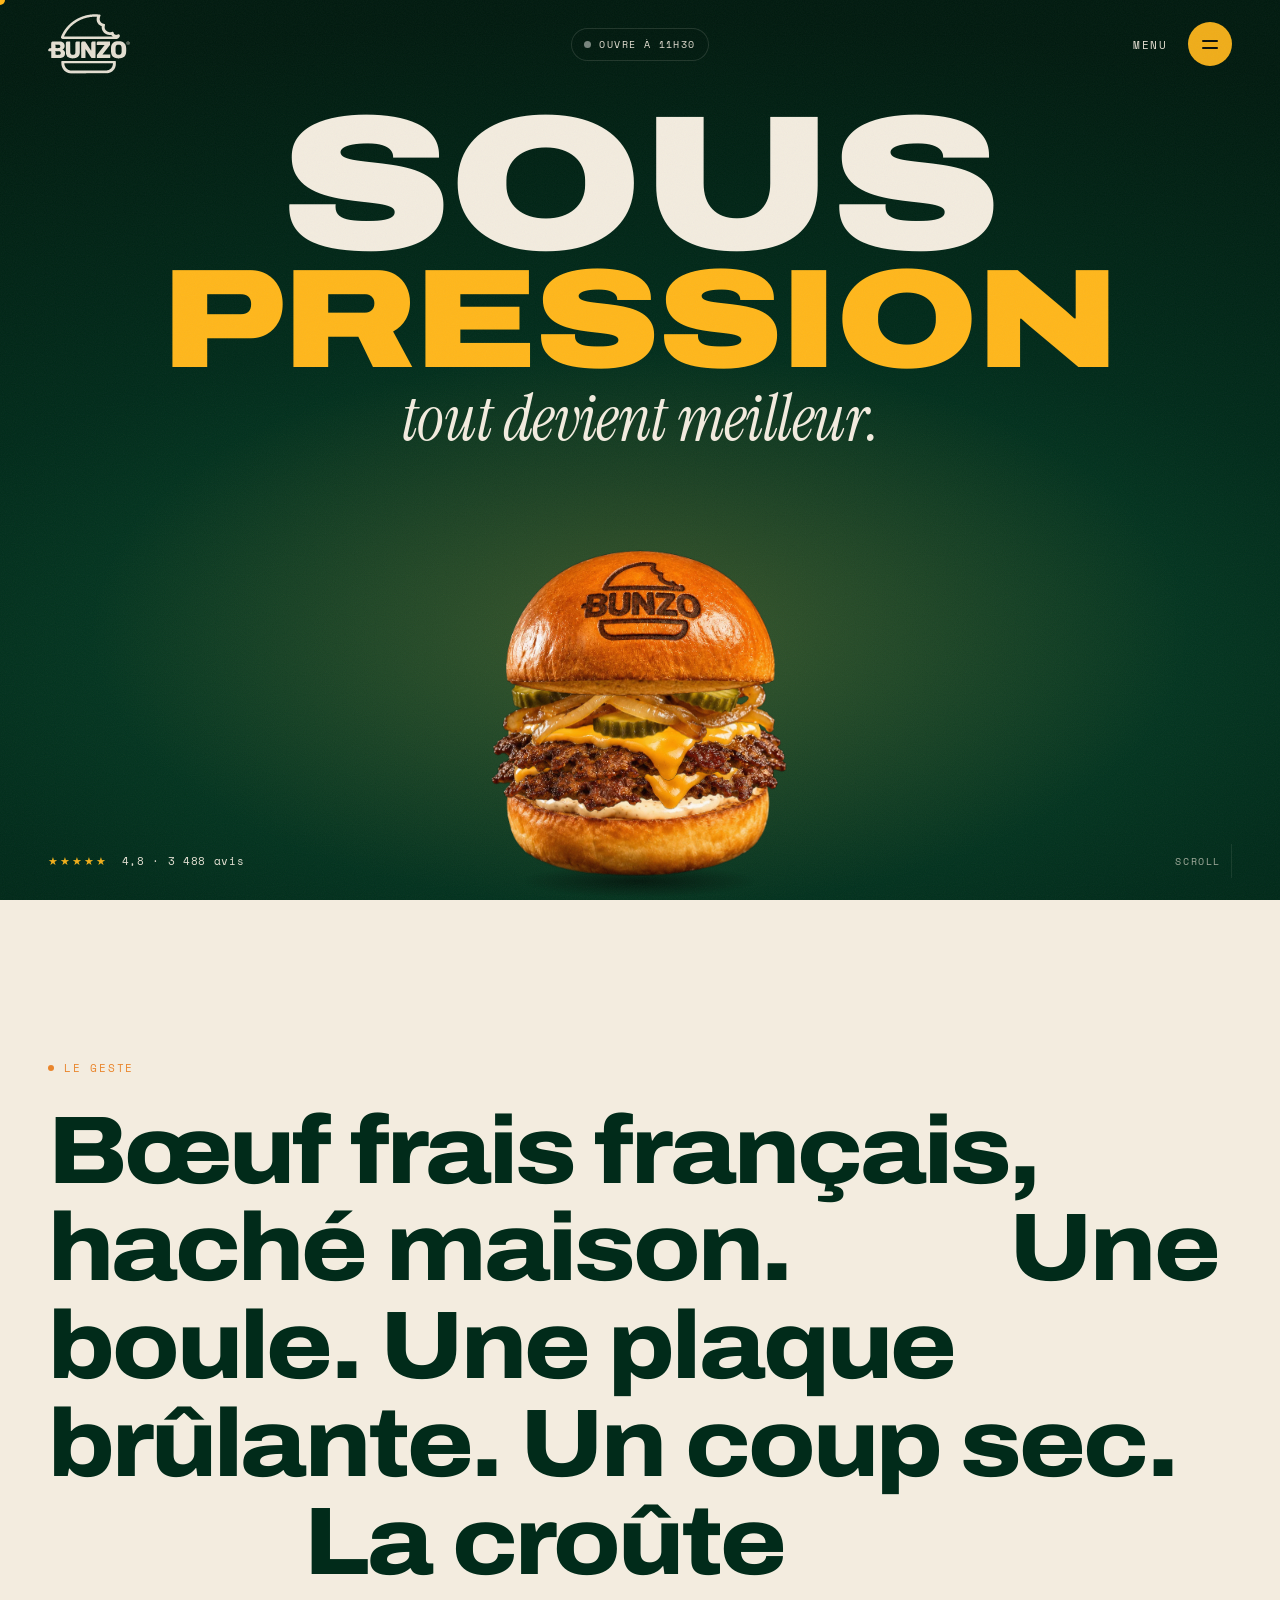
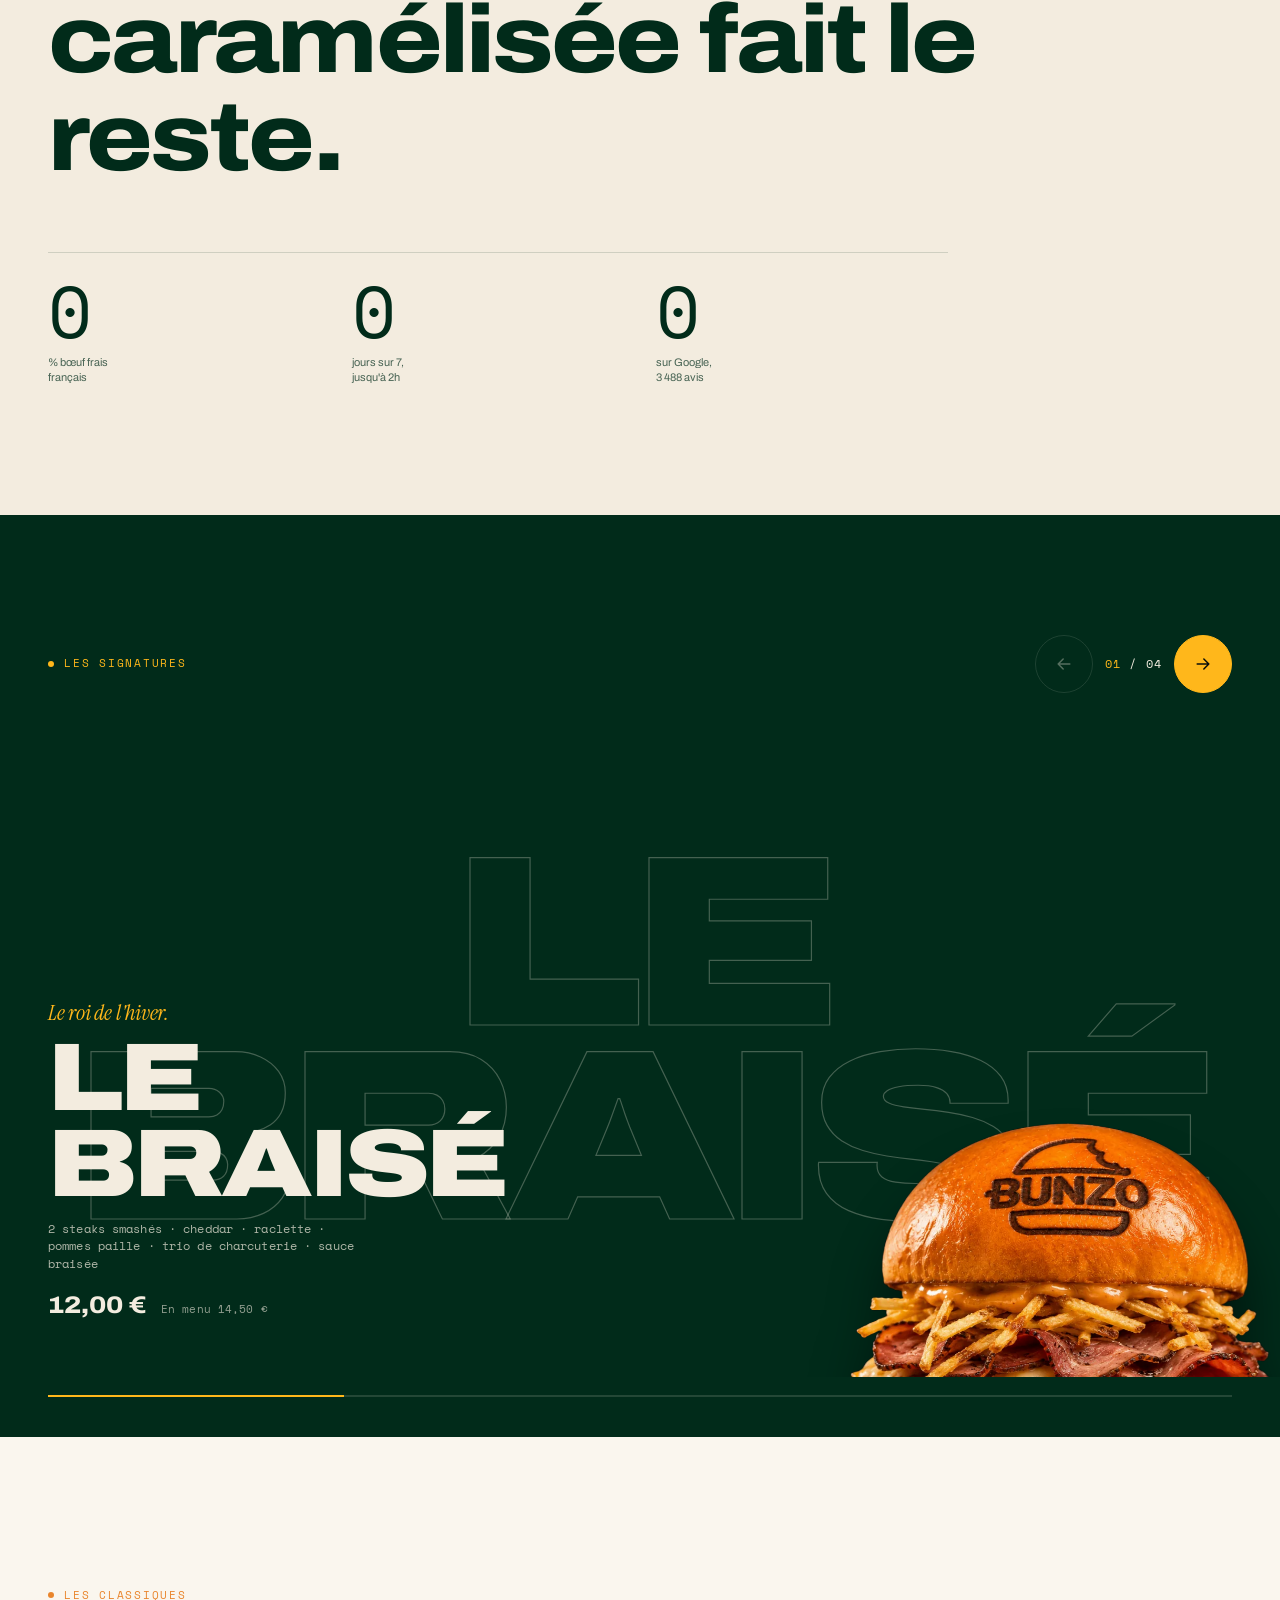
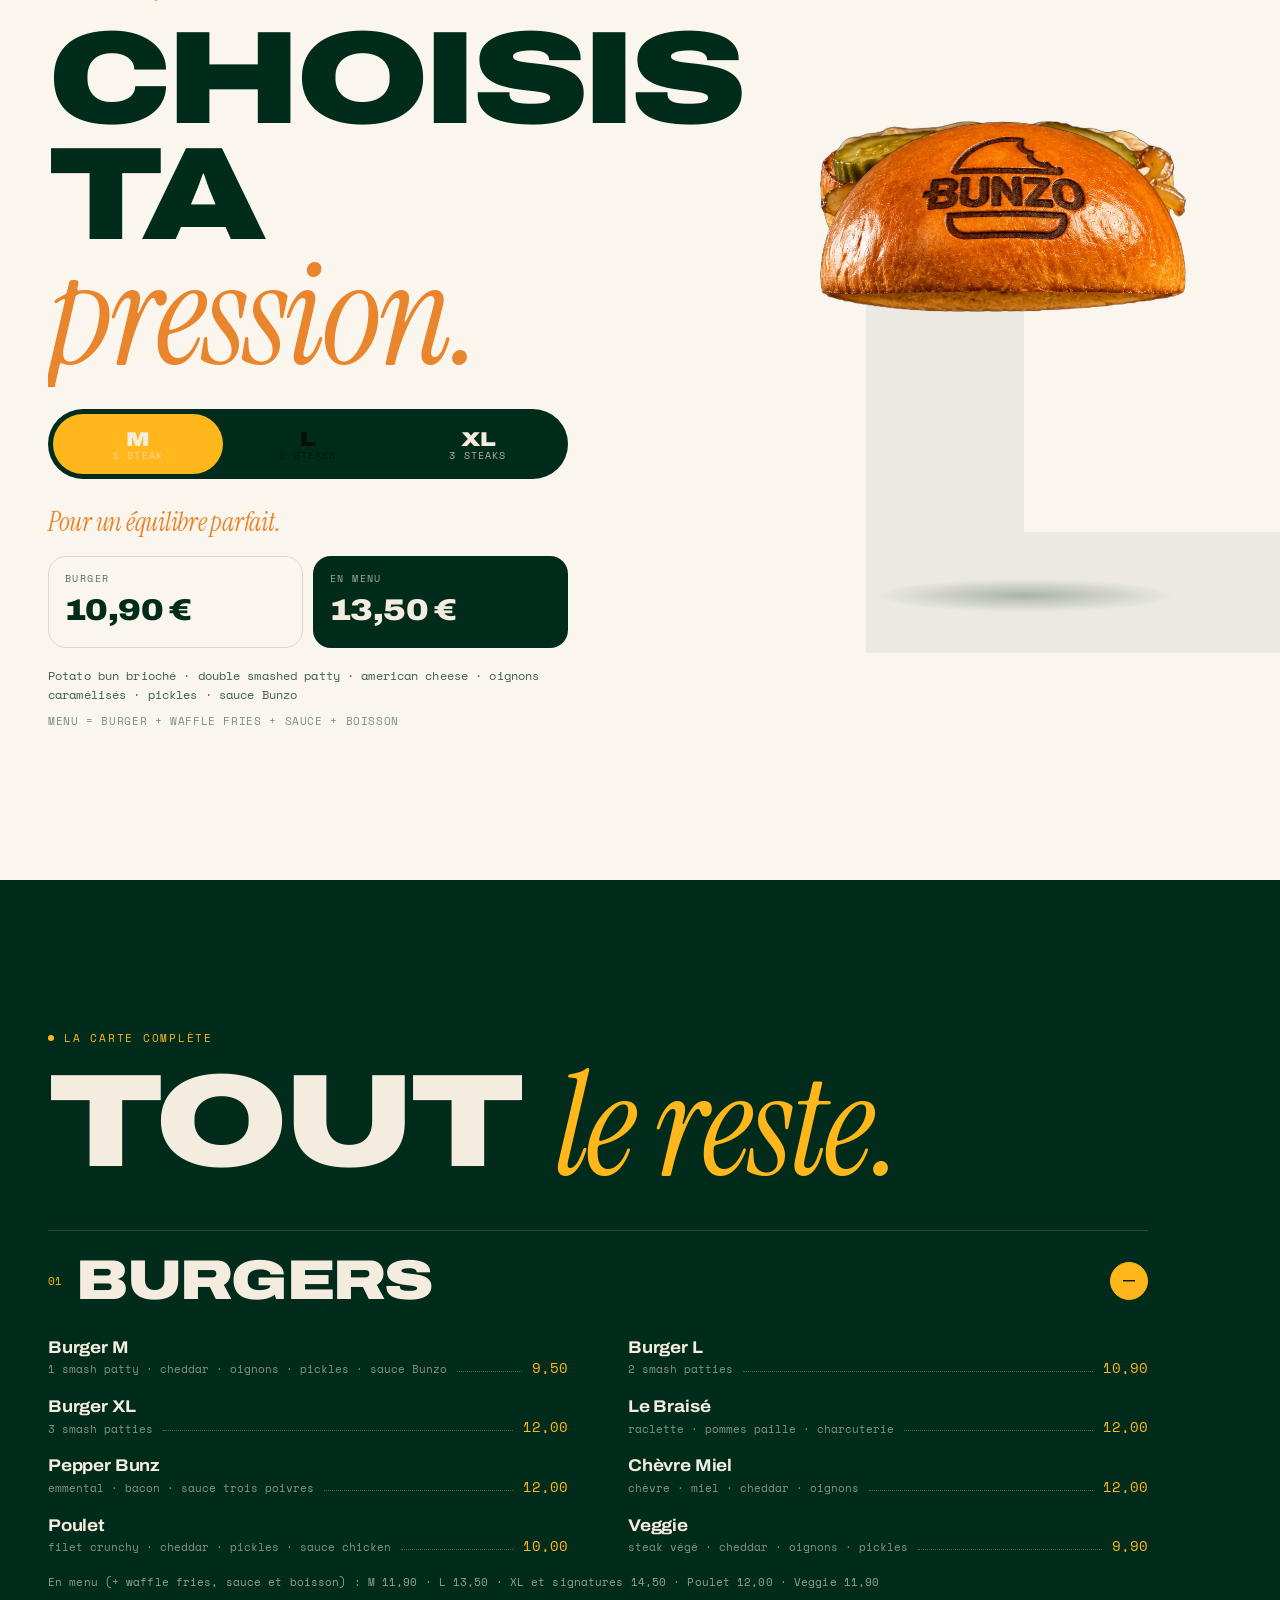
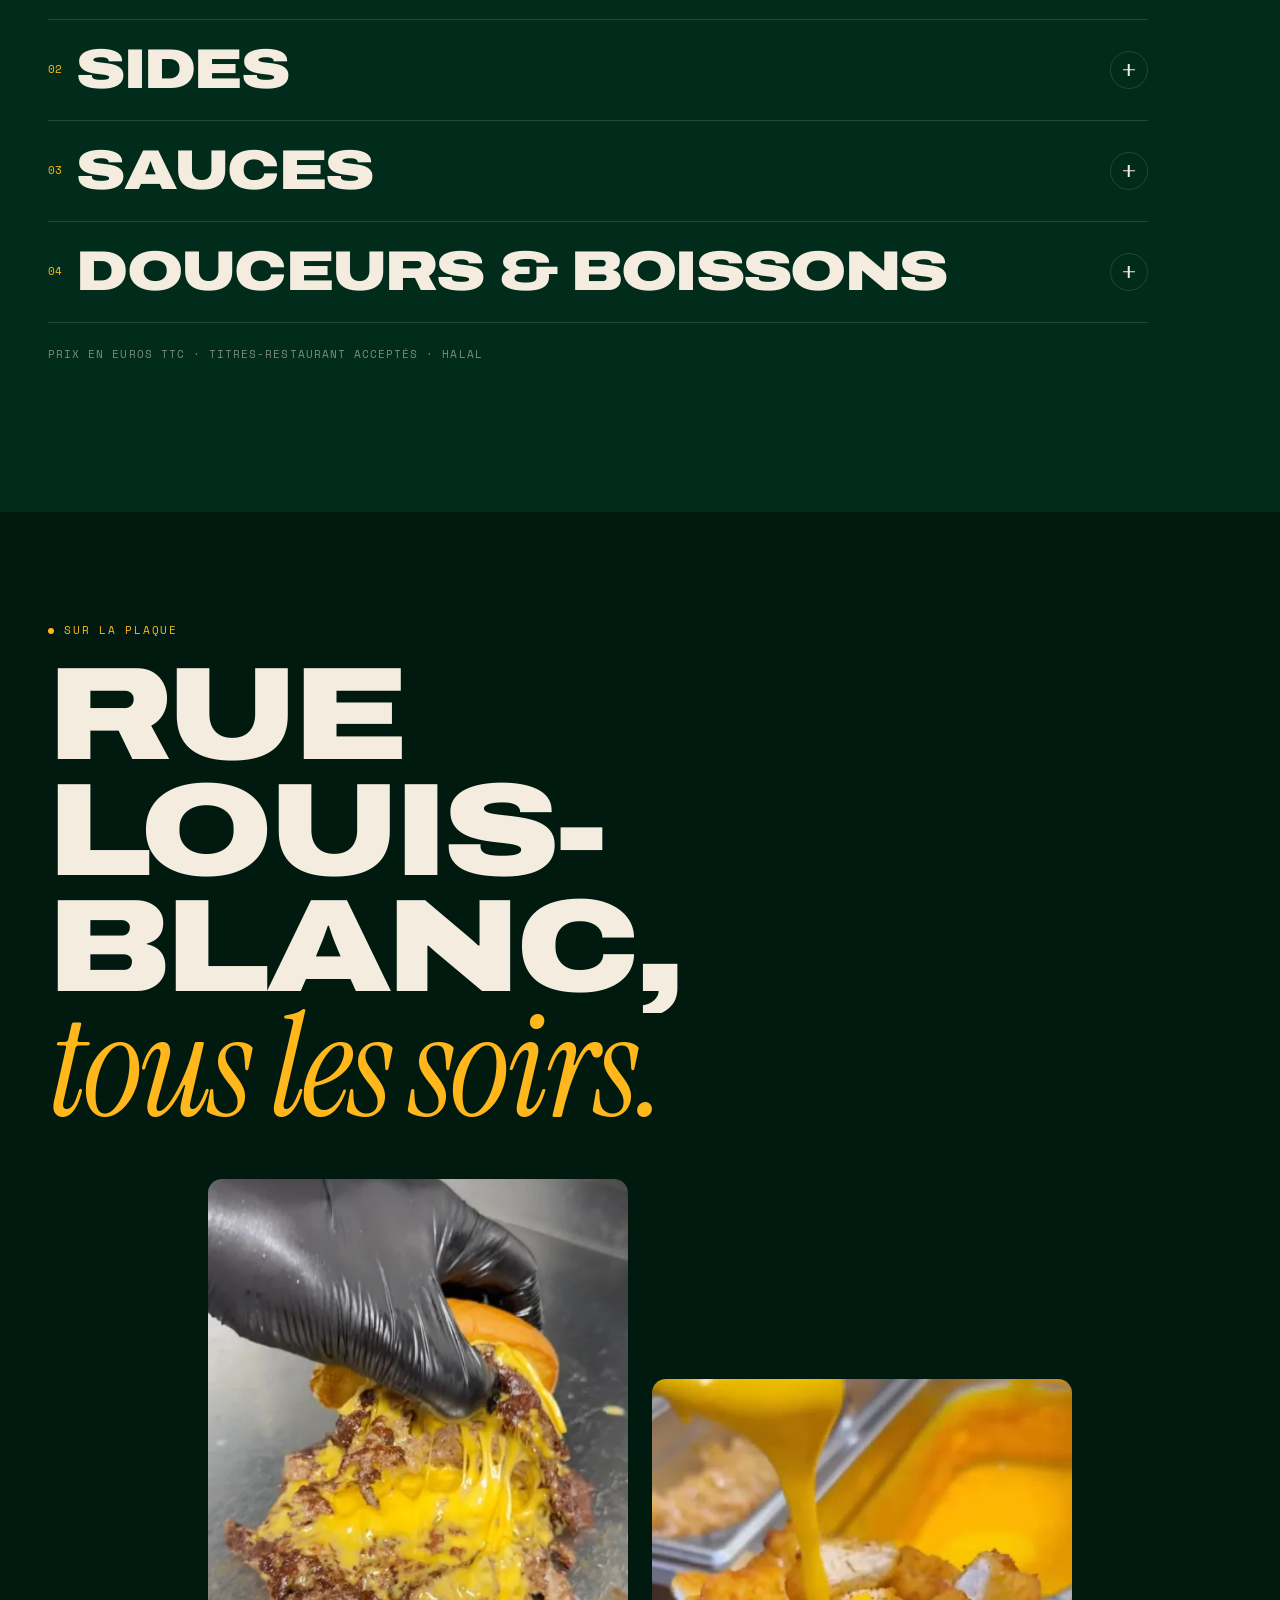
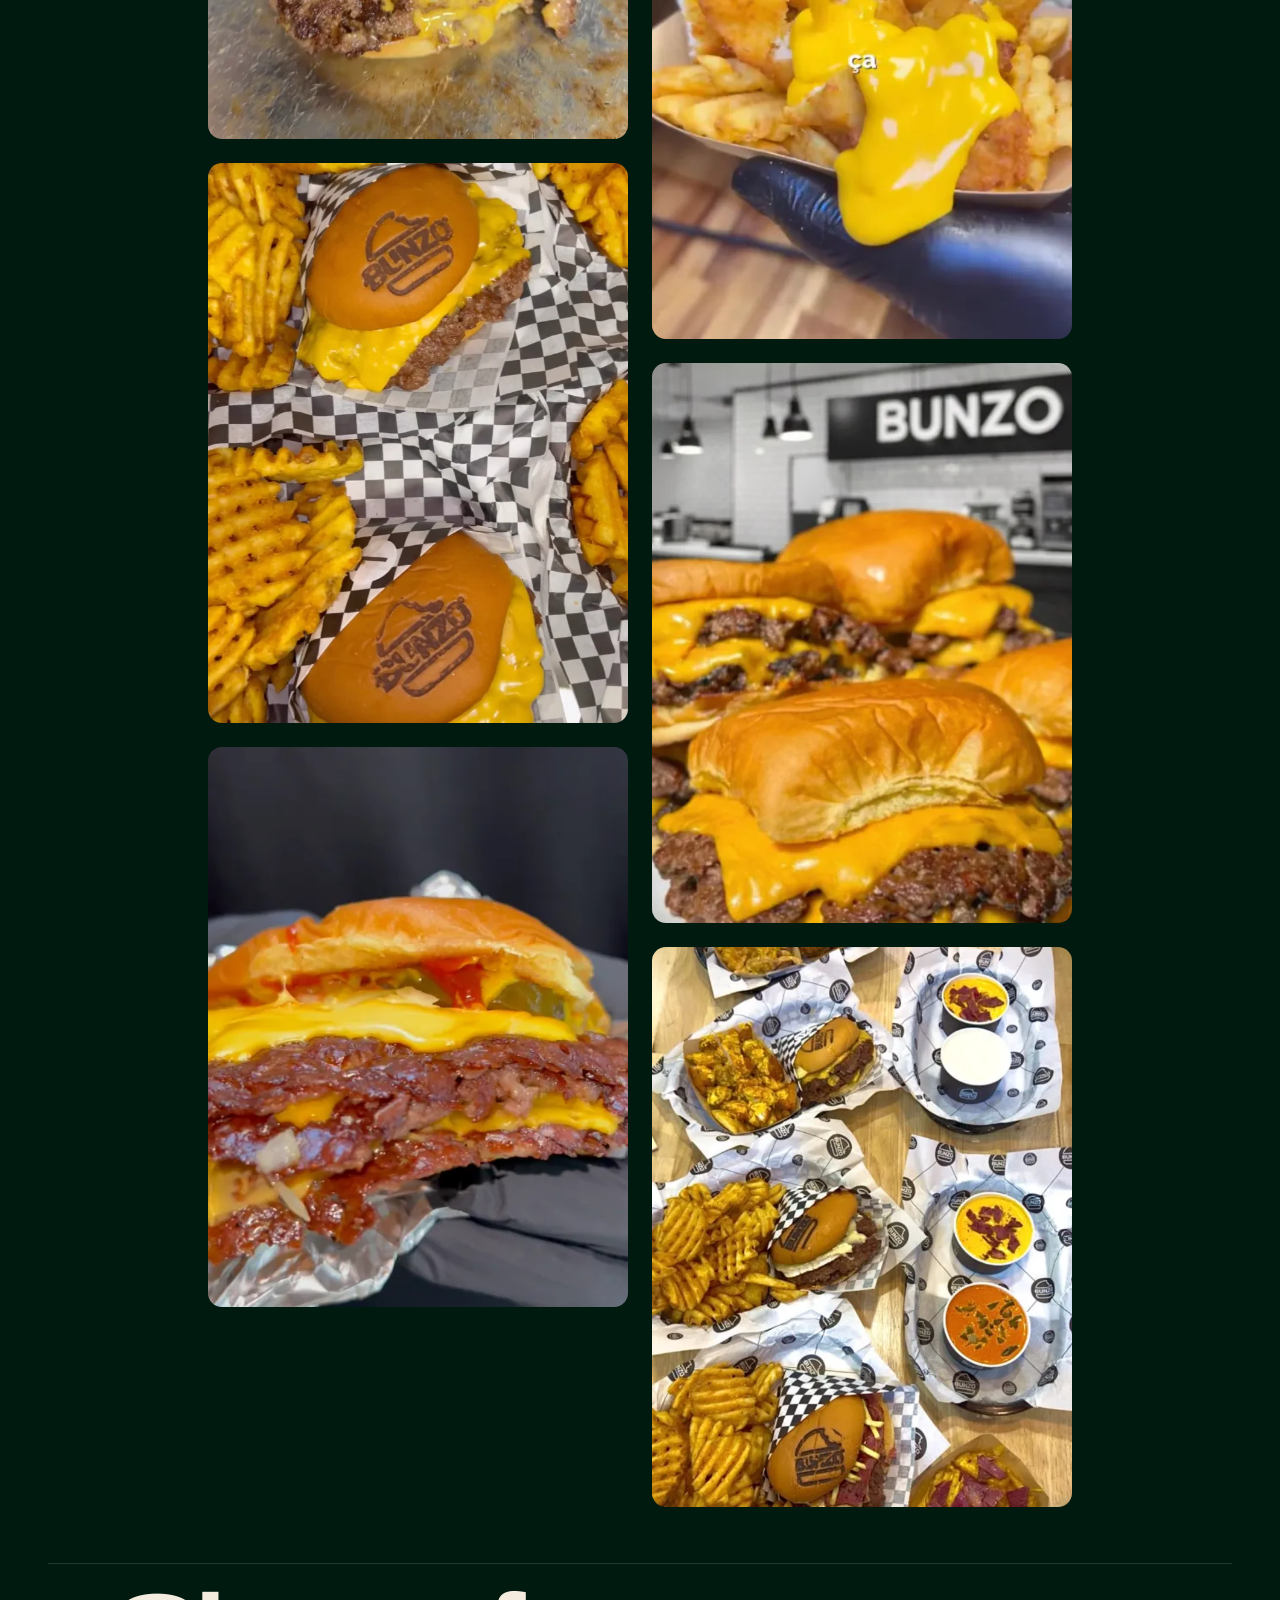
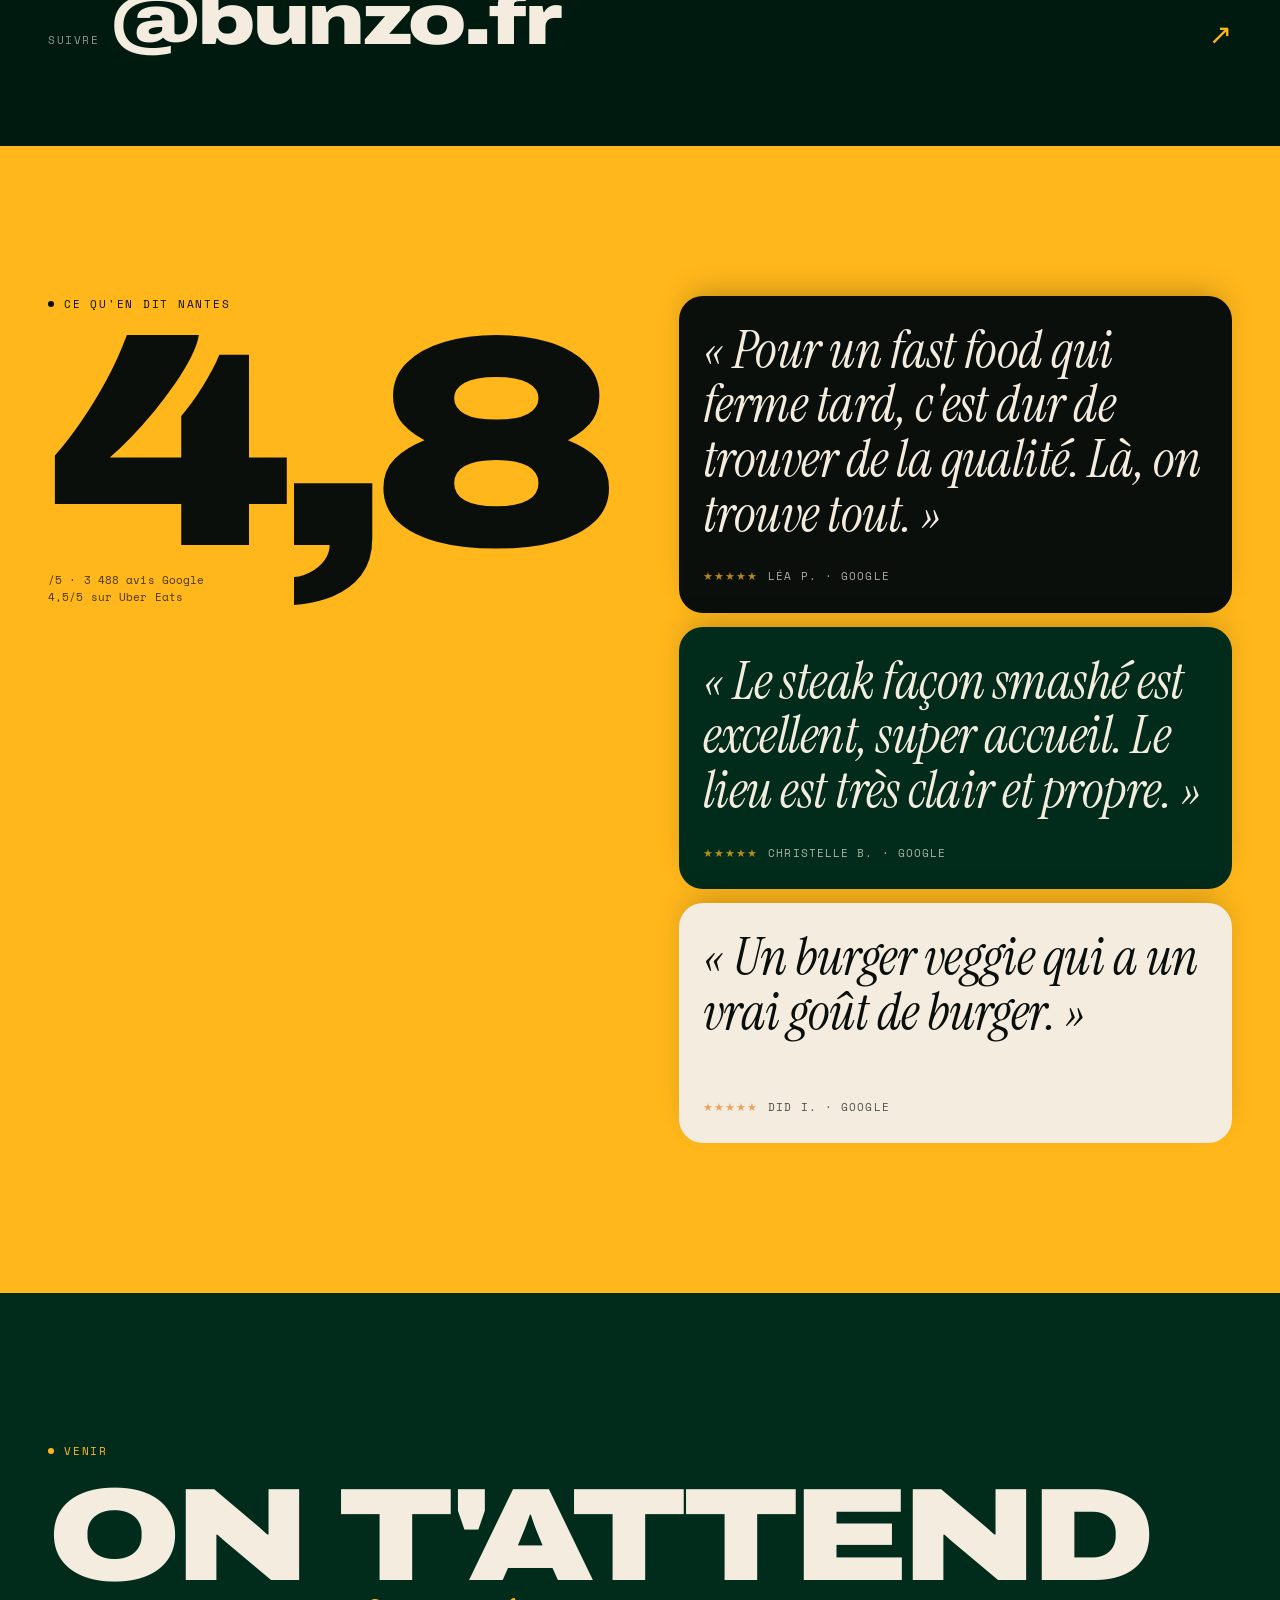
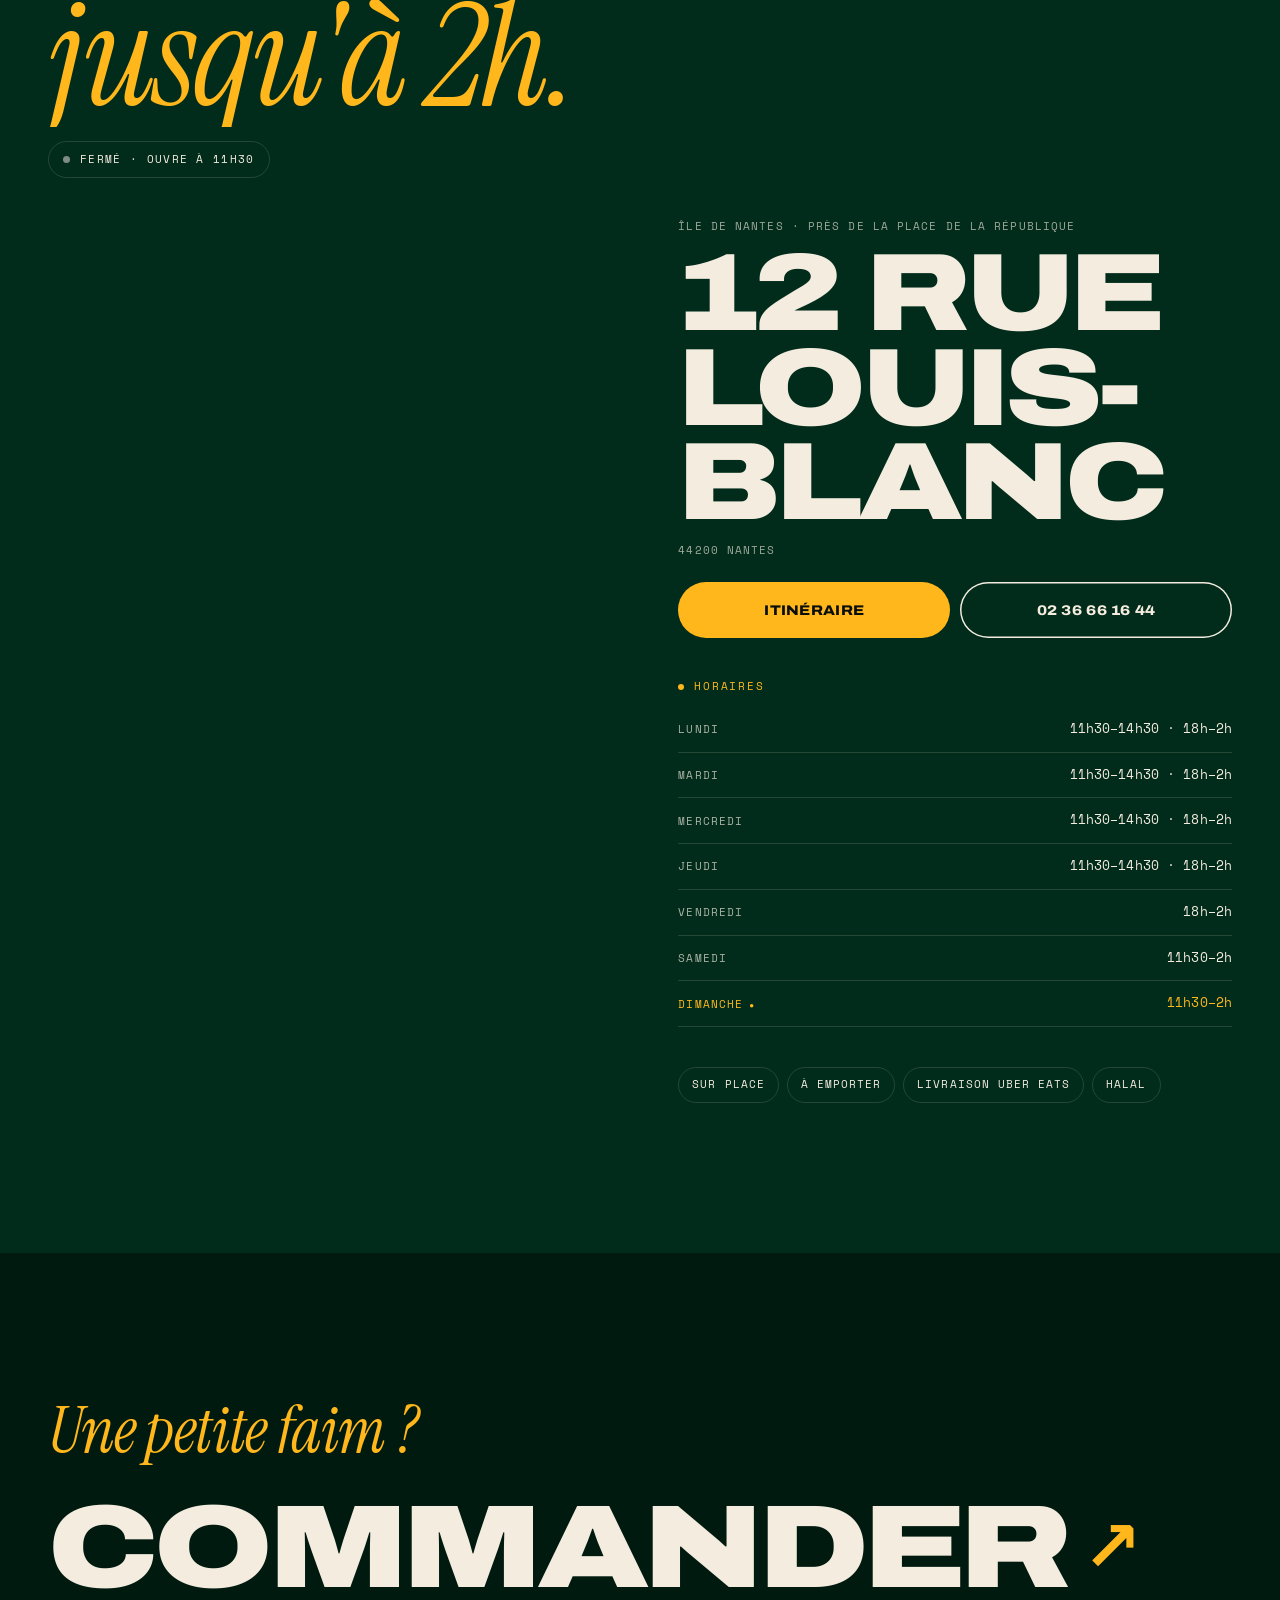
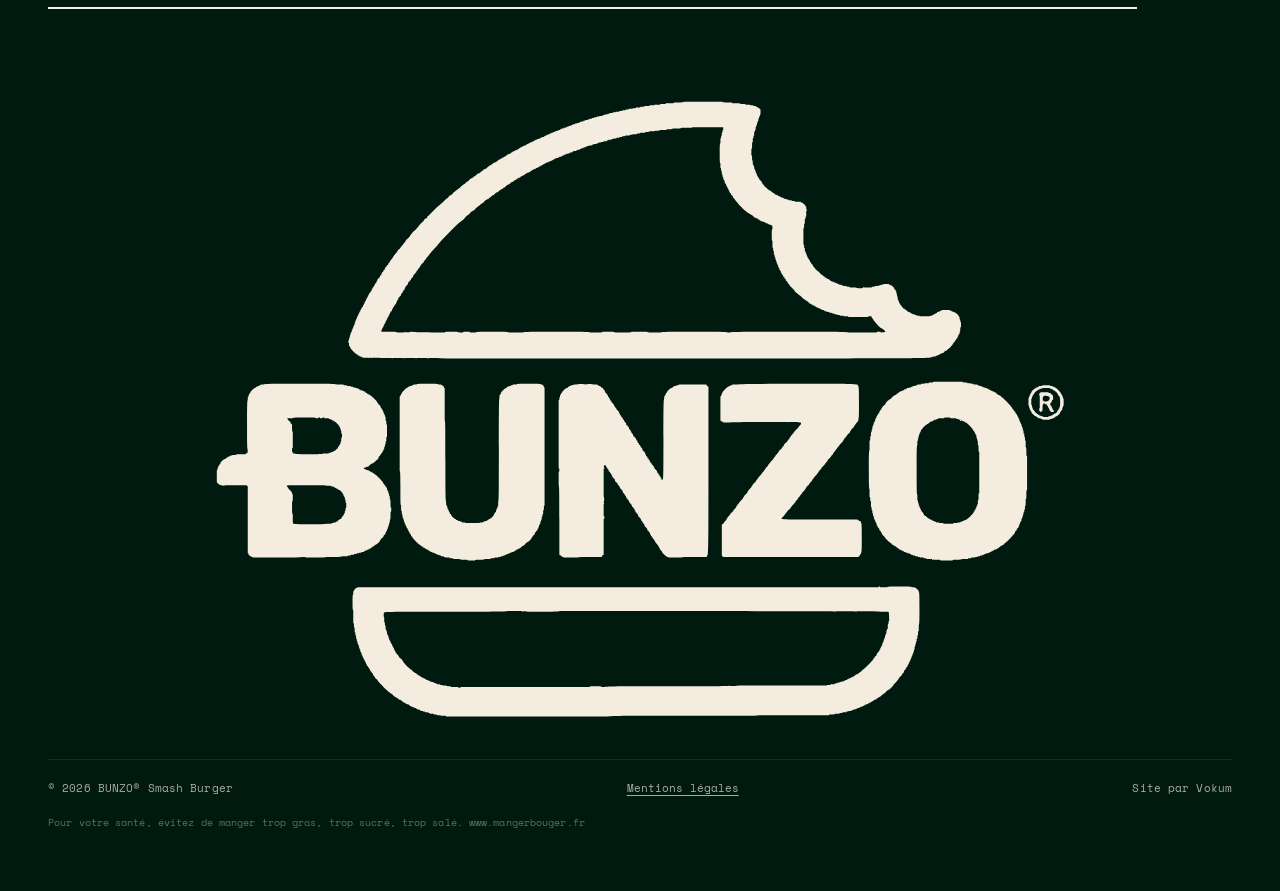
==== commit b3a18ccf: "Signatures : flèches précédent/suivant, carrousel au doigt et au clavier Co-Authored-By: Claude Opus" ====
--- a/index.html
+++ b/index.html
@@ -12,7 +12,7 @@
 <link rel="icon" href="img/favicon.png">
 <link rel="preload" href="fonts/archivo.woff2" as="font" type="font/woff2" crossorigin>
 <link rel="preload" href="fonts/serif-italic.woff2" as="font" type="font/woff2" crossorigin>
-<link rel="stylesheet" href="css/style.css?v=81338c8e">
+<link rel="stylesheet" href="css/style.css?v=8ca87aea">
 <script type="application/ld+json">
 {"@context":"https://schema.org","@type":"Restaurant","name":"BUNZO — Smash Burger","servesCuisine":["Burgers","Smash burger"],"priceRange":"10–20 €",
 "address":{"@type":"PostalAddress","streetAddress":"12 rue Louis Blanc","postalCode":"44200","addressLocality":"Nantes","addressCountry":"FR"},
@@ -136,9 +136,13 @@
   <div class="sg__pin">
     <div class="sg__head">
       <p class="kicker mono">Les signatures</p>
-      <p class="sg__count mono"><b id="sgNum">01</b> / 04</p>
-    </div>
-    <div class="sg__track" id="sgTrack">
+      <div class="sg__nav">
+        <button class="sg__arrow sg__arrow--prev" id="sgPrev" type="button" aria-label="Burger précédent" aria-controls="sgTrack" disabled><svg viewBox="0 0 24 24" aria-hidden="true"><path d="M5 12h14M13 6l6 6-6 6" fill="none" stroke="currentColor" stroke-width="1.8" stroke-linecap="round" stroke-linejoin="round"/></svg></button>
+        <p class="sg__count mono" aria-live="polite"><b id="sgNum">01</b> / 04</p>
+        <button class="sg__arrow" id="sgNext" type="button" aria-label="Burger suivant" aria-controls="sgTrack"><svg viewBox="0 0 24 24" aria-hidden="true"><path d="M5 12h14M13 6l6 6-6 6" fill="none" stroke="currentColor" stroke-width="1.8" stroke-linecap="round" stroke-linejoin="round"/></svg></button>
+      </div>
+    </div>
+    <div class="sg__track" id="sgTrack" tabindex="0" aria-label="Burgers signatures, utilisez les flèches pour naviguer">
       <article class="sl" data-color="#012B1A">
         <h3 class="sl__name" aria-hidden="true"><span>Le</span><span>Braisé</span></h3>
         <img class="sl__img" src="img/sig-braise.webp" alt="Le Braisé" loading="lazy">
@@ -181,7 +185,6 @@
       </article>
     </div>
     <div class="sg__bar"><i id="sgBar"></i></div>
-    <p class="sg__hint mono">Glisse pour voir les 4 →</p>
   </div>
 </section>
 
@@ -386,6 +389,6 @@
 <script src="js/vendor/ScrollTrigger.min.js?v=2e3b8c36"></script>
 <script src="js/vendor/SplitText.min.js?v=6631fa05"></script>
 <script src="js/vendor/lenis.min.js?v=5a44a112"></script>
-<script src="js/main.js?v=a013c3b7"></script>
+<script src="js/main.js?v=60aabbdf"></script>
 </body>
 </html>
--- a/css/style.css
+++ b/css/style.css
@@ -182,18 +182,27 @@
 .mf__stats span{display:block;font-size:11px;line-height:1.35;margin-top:8px;opacity:.7}
 
 /* =========================================================
-   SIGNATURES — scroll horizontal
+   SIGNATURES — carrousel (flèches, doigt, clavier)
    ========================================================= */
 .sg{position:relative;background:var(--g)}
-.sg__pin{position:relative;height:100svh;overflow:hidden}
-.sg__head{position:absolute;z-index:3;left:var(--pad);right:var(--pad);top:calc(var(--hd) + var(--st) + 6px);display:flex;justify-content:space-between;align-items:center}
-.sg__count{font-size:12px;letter-spacing:.1em}
+.sg__pin{position:relative;padding:96px 0 30px}
+.sg__head{position:relative;z-index:3;padding-inline:var(--pad);display:flex;justify-content:space-between;align-items:center;gap:16px}
+.sg__nav{display:flex;align-items:center;gap:12px}
+.sg__count{font-size:12px;letter-spacing:.1em;min-width:5.2ch;text-align:center}
 .sg__count b{color:var(--ch);font-weight:400}
-.sg__track{display:flex;height:100%;width:max-content;will-change:transform}
-.sl{position:relative;width:100vw;height:100%;flex:none;overflow:hidden}
-.sl__name{position:absolute;left:0;right:0;top:calc(var(--hd) + var(--st) + 40px);display:flex;flex-direction:column;align-items:center;font-weight:900;font-stretch:125%;text-transform:uppercase;font-size:clamp(64px,21vw,280px);line-height:.8;letter-spacing:-.05em;color:transparent;-webkit-text-stroke:1.2px rgba(243,236,223,.28);white-space:nowrap}
-.sl__img{position:absolute;left:50%;top:44%;width:min(112vw,58svh,850px);margin:0;transform:translate(-50%,-50%);will-change:transform}
-.sl__info{position:absolute;left:var(--pad);right:var(--pad);bottom:calc(46px + var(--sb))}
+.sg__arrow{width:48px;height:48px;border-radius:50%;display:grid;place-items:center;border:1.5px solid rgba(243,236,223,.35);color:var(--cream);transition:background .35s var(--ease),border-color .35s,color .35s,opacity .35s,transform .35s var(--ease);-webkit-tap-highlight-color:transparent}
+.sg__arrow svg{width:20px;height:20px}
+.sg__arrow--prev svg{transform:rotate(180deg)}
+.sg__arrow:not(:disabled){background:var(--ch);border-color:var(--ch);color:var(--ink)}
+.sg__arrow:not(:disabled):active{transform:scale(.9)}
+.sg__arrow:disabled{opacity:.35;cursor:default}
+@media (hover:hover){.sg__arrow:not(:disabled):hover{background:var(--cream);border-color:var(--cream)}}
+.sg__track{display:flex;overflow-x:auto;overflow-y:hidden;scroll-snap-type:x mandatory;-webkit-overflow-scrolling:touch;scrollbar-width:none;overscroll-behavior-x:contain;margin-top:14px;outline:none}
+.sg__track::-webkit-scrollbar{display:none}
+.sl{position:relative;width:100vw;flex:none;height:clamp(560px,78svh,700px);overflow:hidden;scroll-snap-align:start;scroll-snap-stop:always}
+.sl__name{position:absolute;left:0;right:0;top:18px;display:flex;flex-direction:column;align-items:center;font-weight:900;font-stretch:125%;text-transform:uppercase;font-size:clamp(64px,21vw,280px);line-height:.8;letter-spacing:-.05em;color:transparent;-webkit-text-stroke:1.2px rgba(243,236,223,.28);white-space:nowrap}
+.sl__img{position:absolute;left:50%;top:40%;width:min(112vw,58svh,850px);margin:0;will-change:transform}
+.sl__info{position:absolute;left:var(--pad);right:var(--pad);bottom:18px}
 .sl__tag{font-size:22px;color:var(--ch);display:flex;align-items:center;gap:10px}
 .sl__tag .new{font-style:normal;font-size:10px;letter-spacing:.14em;text-transform:uppercase;background:var(--ch);color:var(--ink);padding:5px 9px;border-radius:999px}
 .sl__title{font-weight:900;font-stretch:125%;text-transform:uppercase;font-size:clamp(36px,10.4vw,96px);line-height:.9;letter-spacing:-.035em;margin-top:6px}
@@ -201,22 +210,8 @@
 .sl__price{display:flex;align-items:baseline;gap:14px;margin-top:14px}
 .sl__price b{font-weight:800;font-stretch:115%;font-size:24px}
 .sl__price span{font-size:11px;opacity:.6}
-.sg__bar{position:absolute;left:var(--pad);right:var(--pad);bottom:calc(22px + var(--sb));height:2px;background:var(--l);z-index:3}
+.sg__bar{position:relative;margin:18px var(--pad) 0;height:2px;background:var(--l)}
 .sg__bar i{display:block;height:100%;background:var(--ch);transform-origin:0 50%;transform:scaleX(.25)}
-
-@media (max-width:899px){
-  .sg__pin{height:auto;overflow:visible;padding:96px 0 26px}
-  .sg__head{position:relative;top:auto;left:auto;right:auto;padding-inline:var(--pad)}
-  .sg__track{width:auto;overflow-x:auto;overflow-y:hidden;scroll-snap-type:x mandatory;-webkit-overflow-scrolling:touch;scrollbar-width:none;overscroll-behavior-x:contain;margin-top:14px}
-  .sg__track::-webkit-scrollbar{display:none}
-  .sl{width:100vw;height:clamp(560px,78svh,700px);scroll-snap-align:start;scroll-snap-stop:always}
-  .sl__name{top:18px}
-  .sl__img{top:40%}
-  .sl__info{bottom:18px}
-  .sg__bar{position:relative;left:auto;right:auto;bottom:auto;margin:18px var(--pad) 0}
-  .sg__hint{display:flex}
-}
-.sg__hint{display:none;align-items:center;gap:8px;font-size:10px;letter-spacing:.14em;text-transform:uppercase;opacity:.6;margin:14px var(--pad) 0}
 
 /* =========================================================
    CLASSIQUES M / L / XL
@@ -375,9 +370,12 @@
   .mf{padding:160px var(--pad) 130px}
   .mf__txt{max-width:1300px}
   .mf__stats{max-width:900px}
-  .sl__img{top:54%;left:60%;width:min(49vw,84vh)}
-  .sl__info{left:var(--pad);right:auto;bottom:12vh;width:380px}
-  .sl__name{top:50%;transform:translateY(-50%);font-size:min(19vw,34vh)}
+  .sg__pin{padding:120px 0 40px}
+  .sg__arrow{width:58px;height:58px}
+  .sl{height:max(560px,calc(100svh - 230px))}
+  .sl__img{top:50%;left:60%;width:min(46vw,78vh)}
+  .sl__info{left:var(--pad);right:auto;bottom:8%;width:380px}
+  .sl__name{top:50%;transform:translateY(-50%);font-size:min(19vw,30vh)}
   .sz{display:grid;grid-template-columns:1fr 1fr;column-gap:6vw;padding:150px var(--pad)}
   .sz__head{grid-column:1}
   .sz__stage{grid-column:2;grid-row:1/3;width:100%;max-width:560px;margin:0;align-self:center}
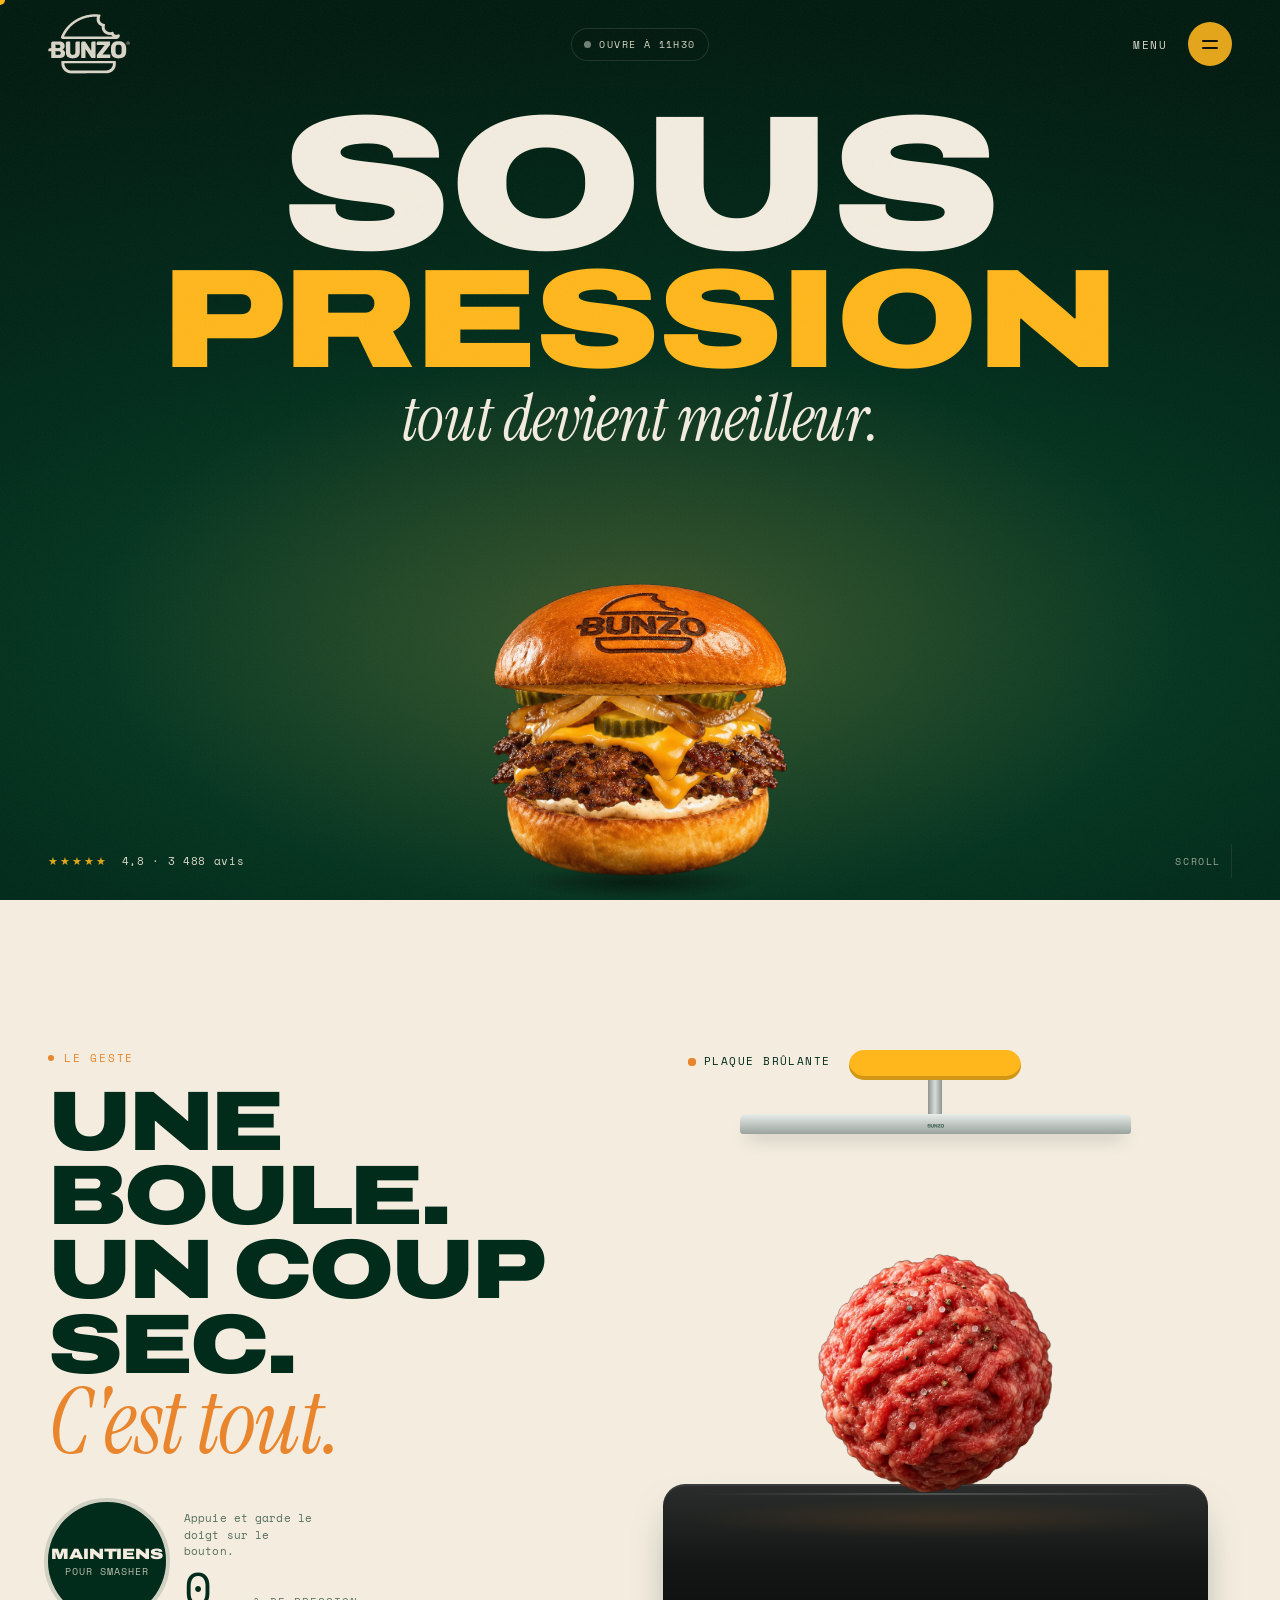
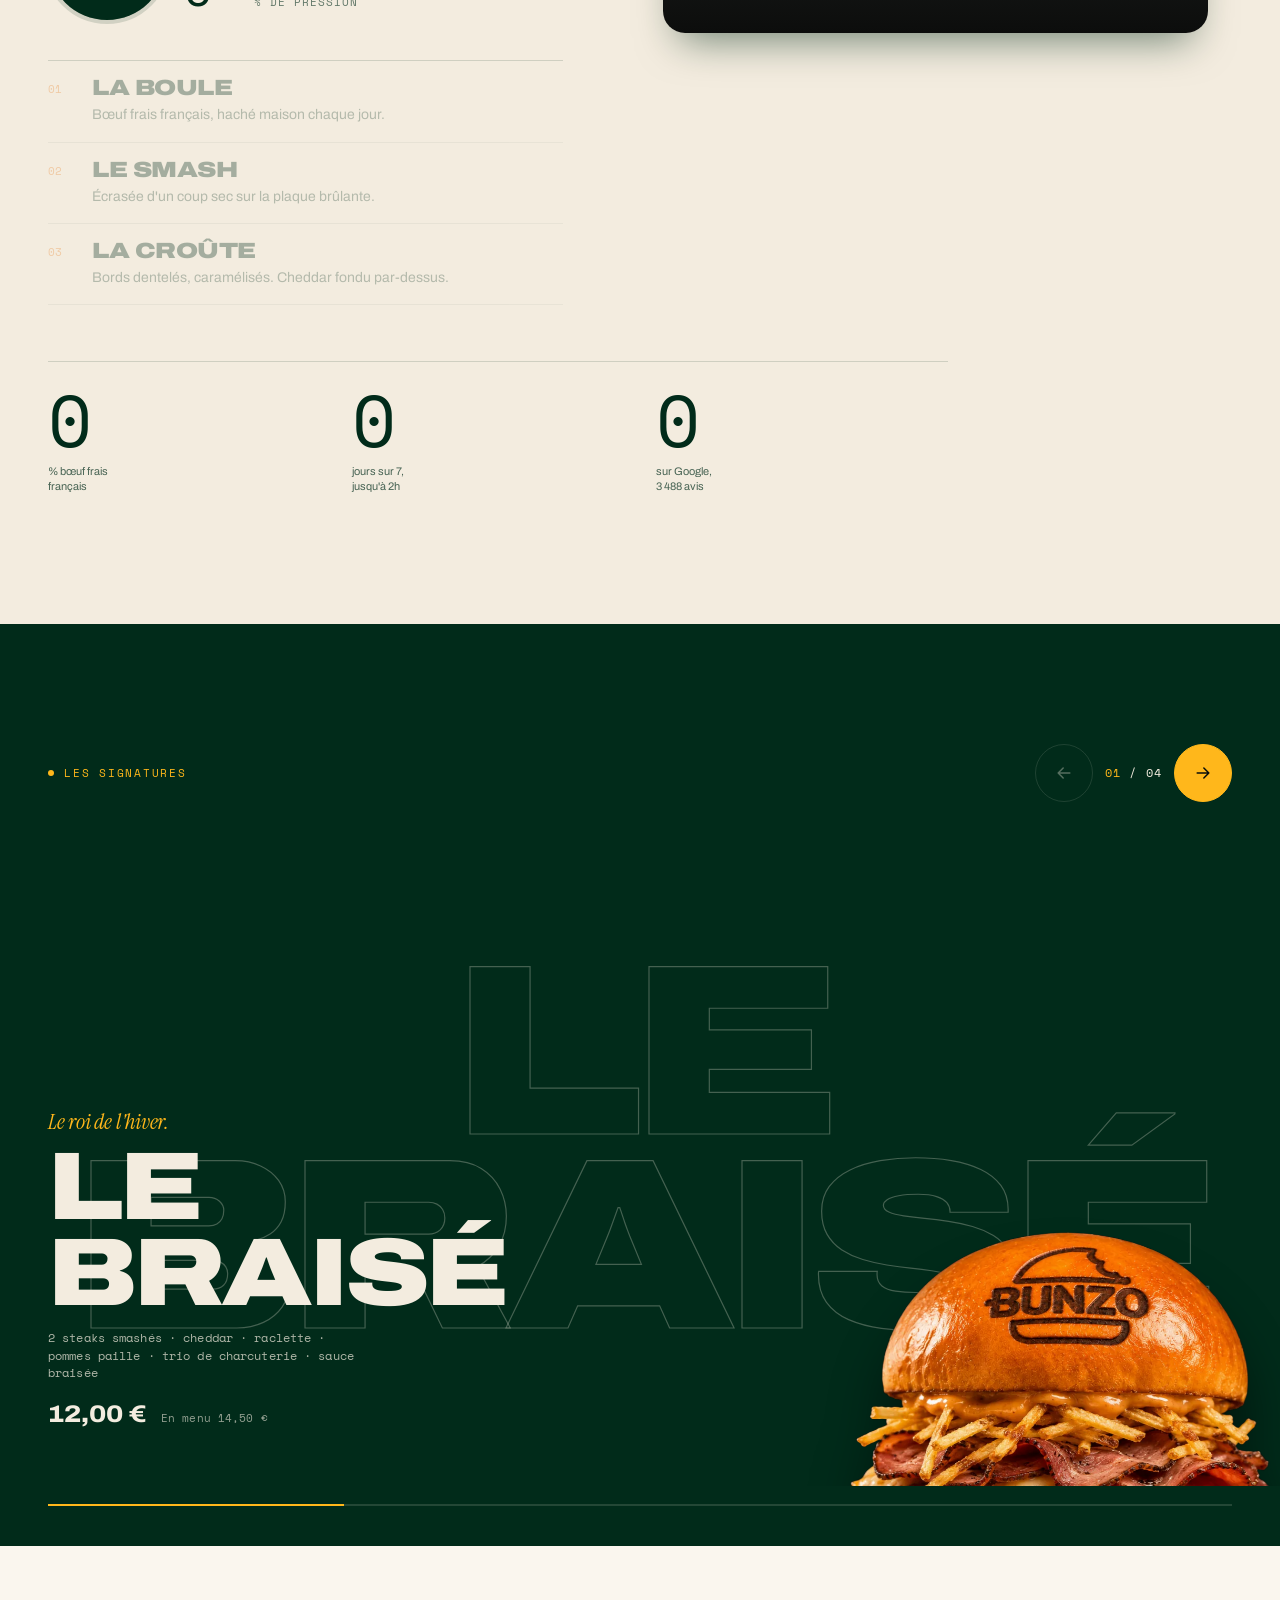
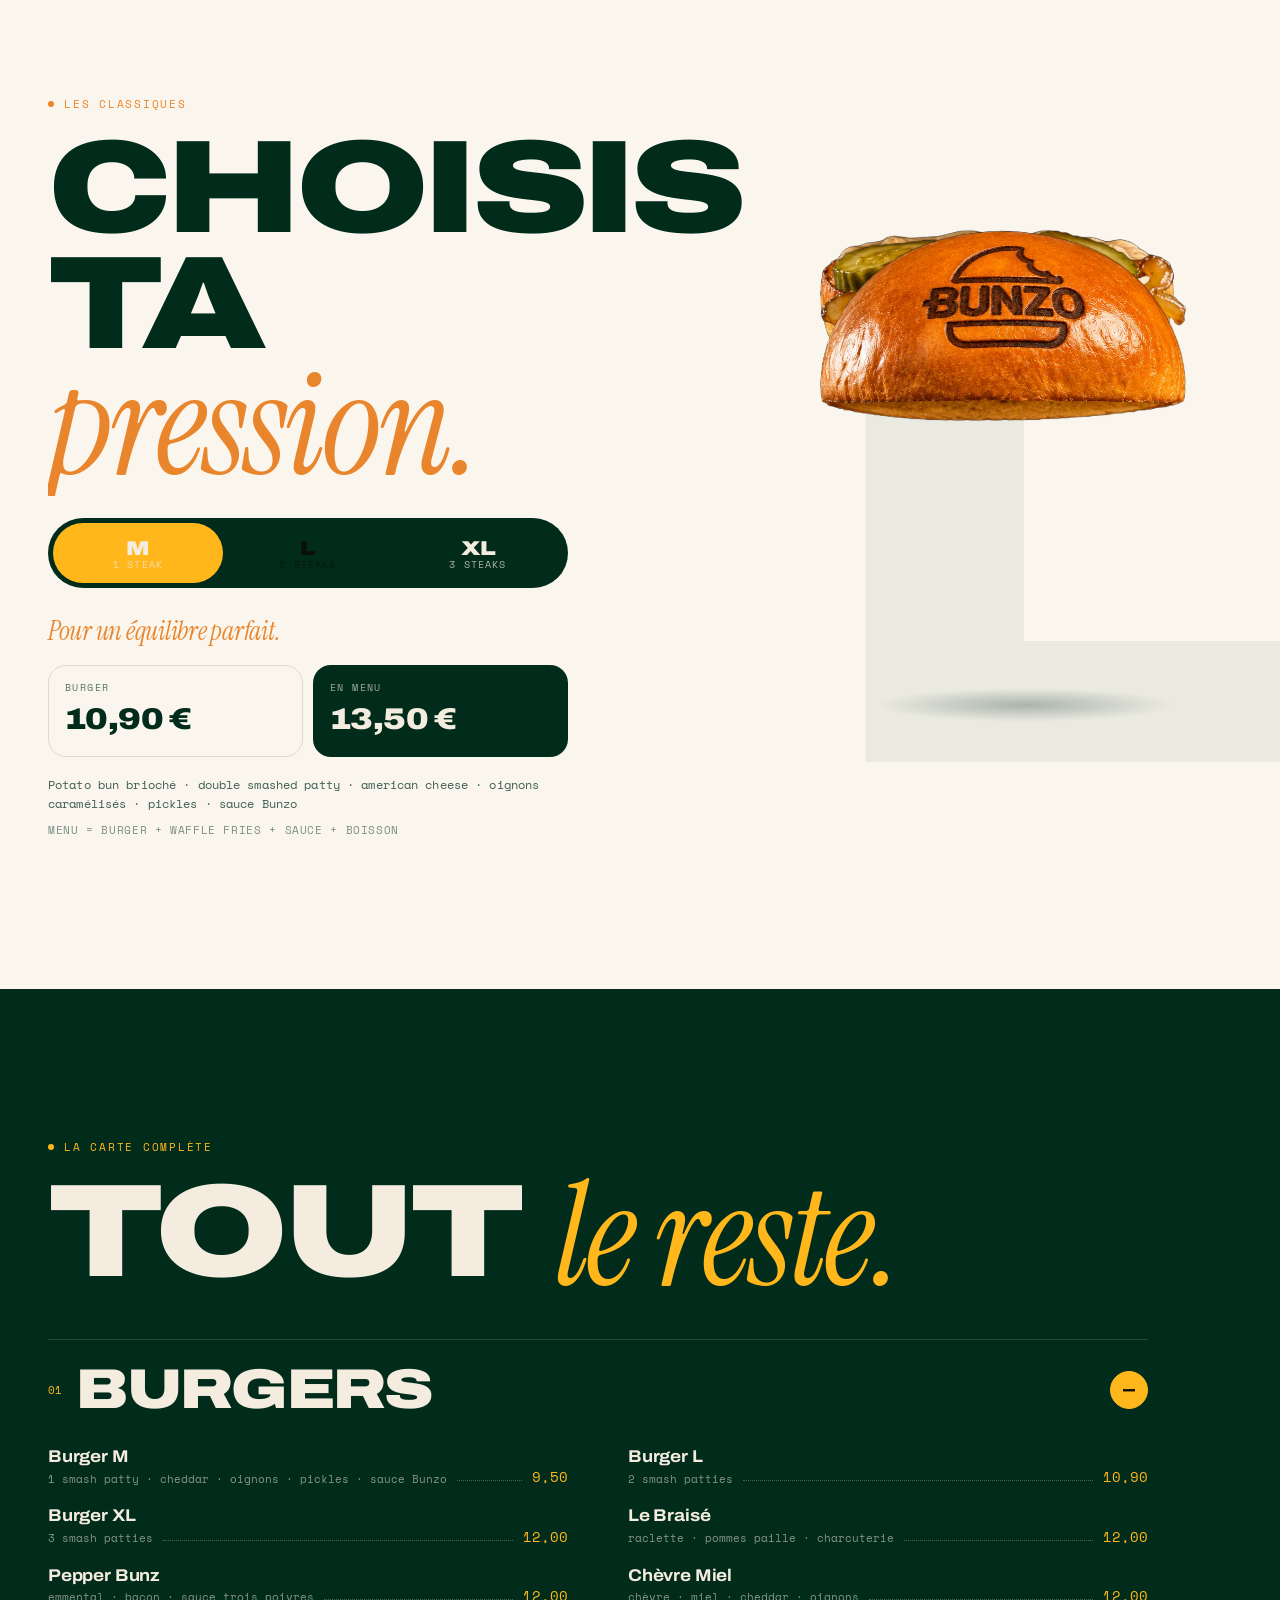
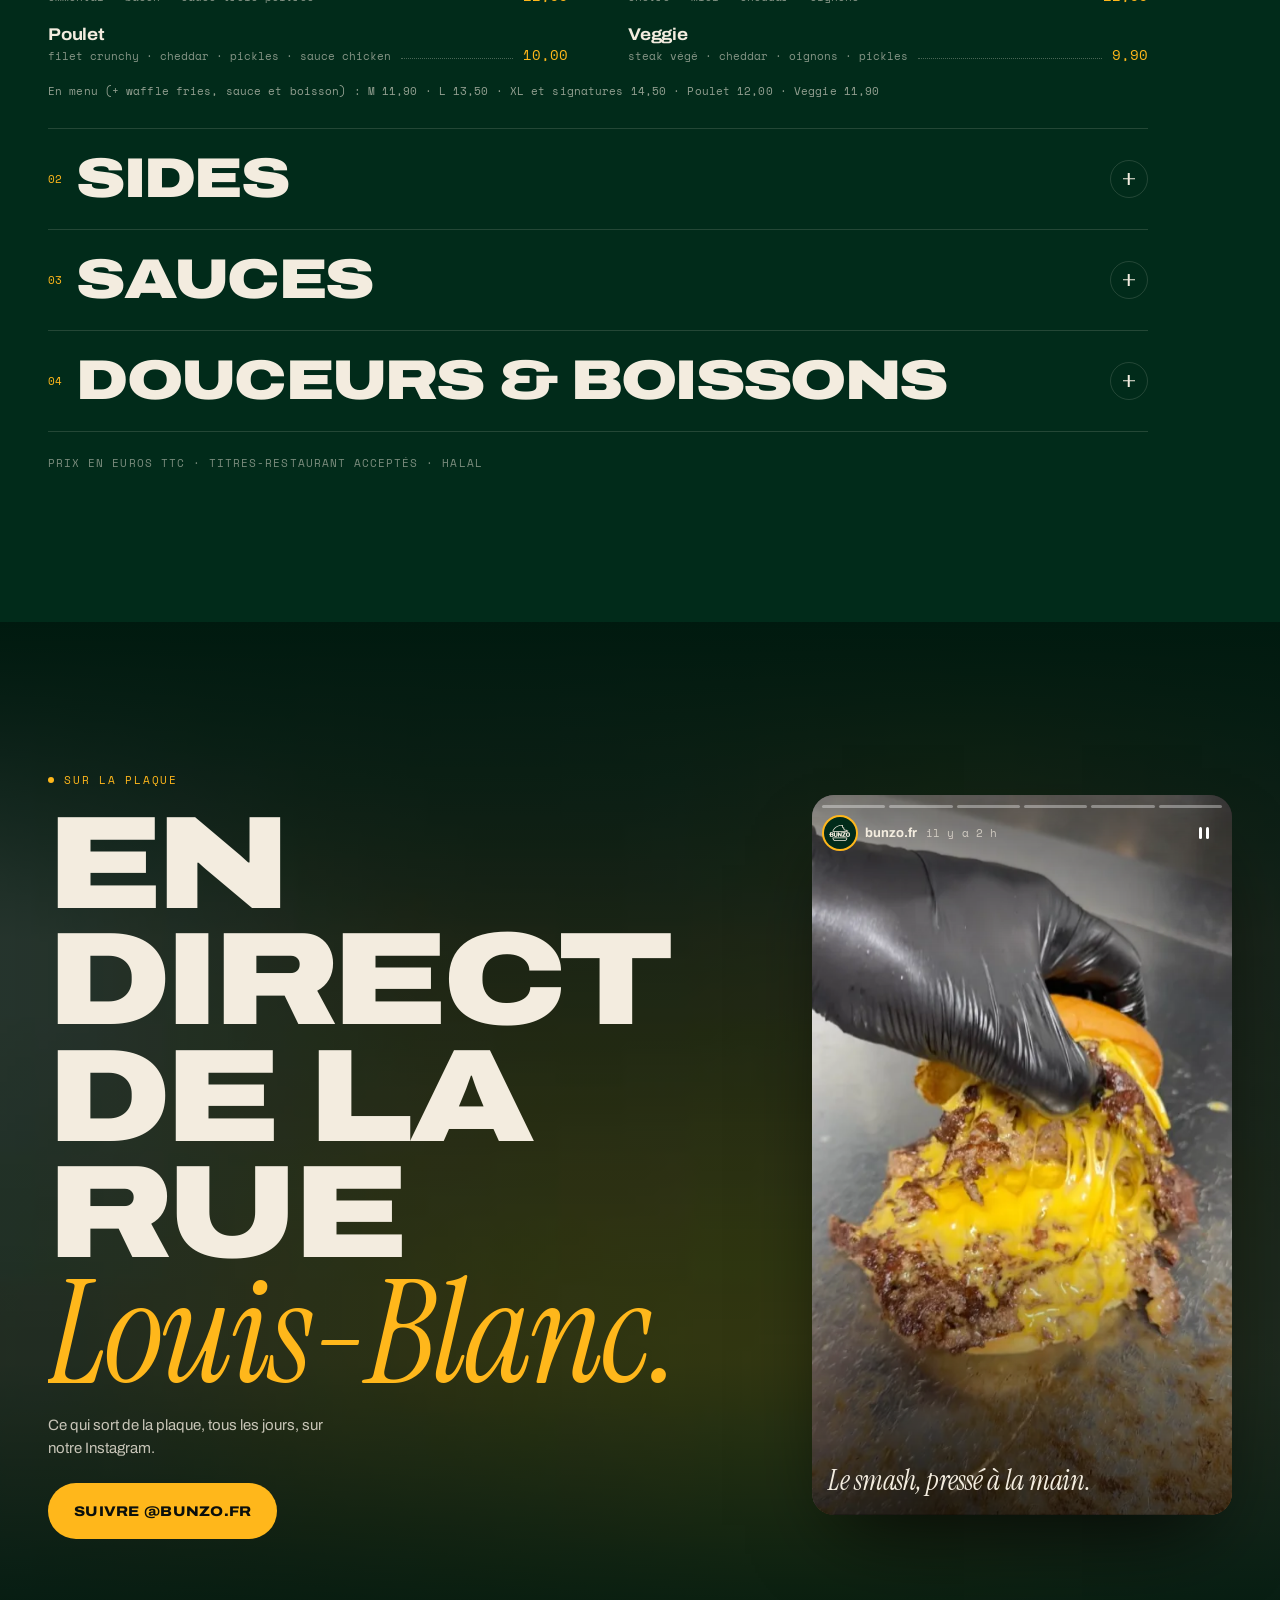
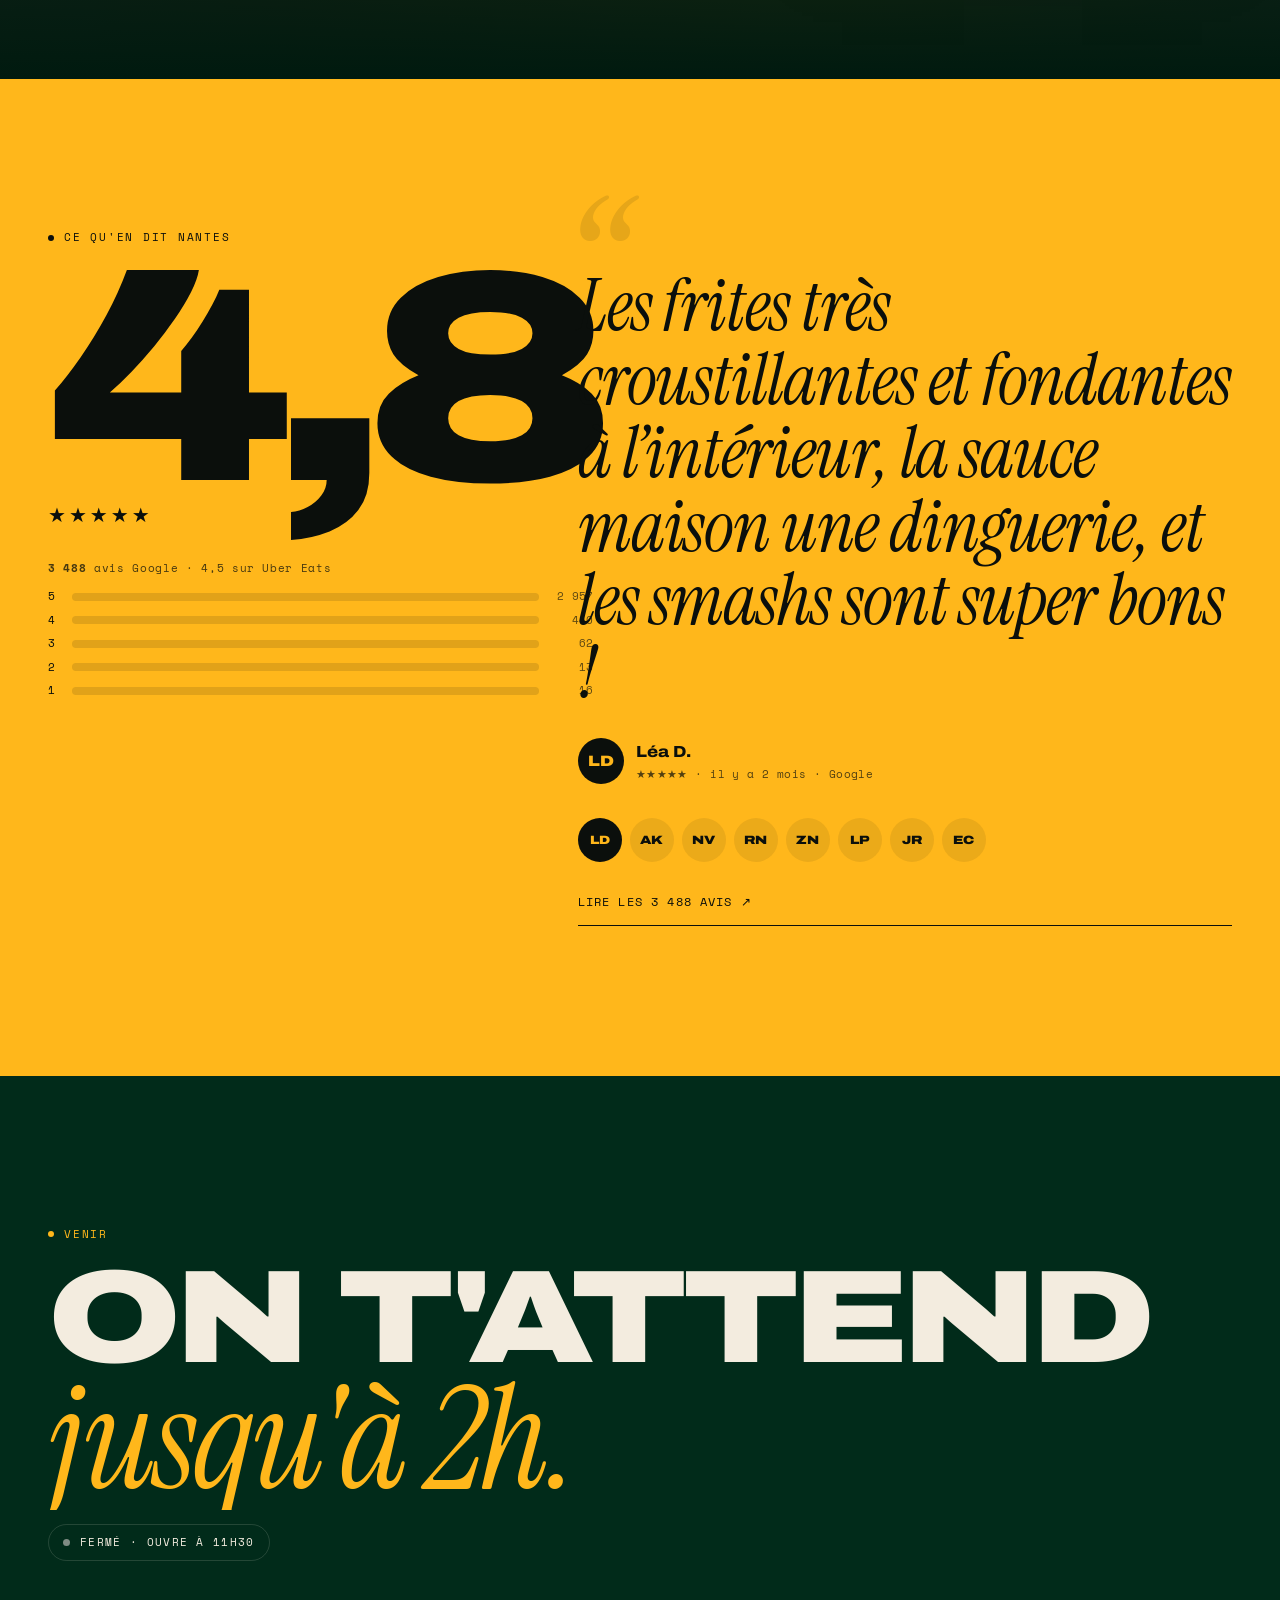
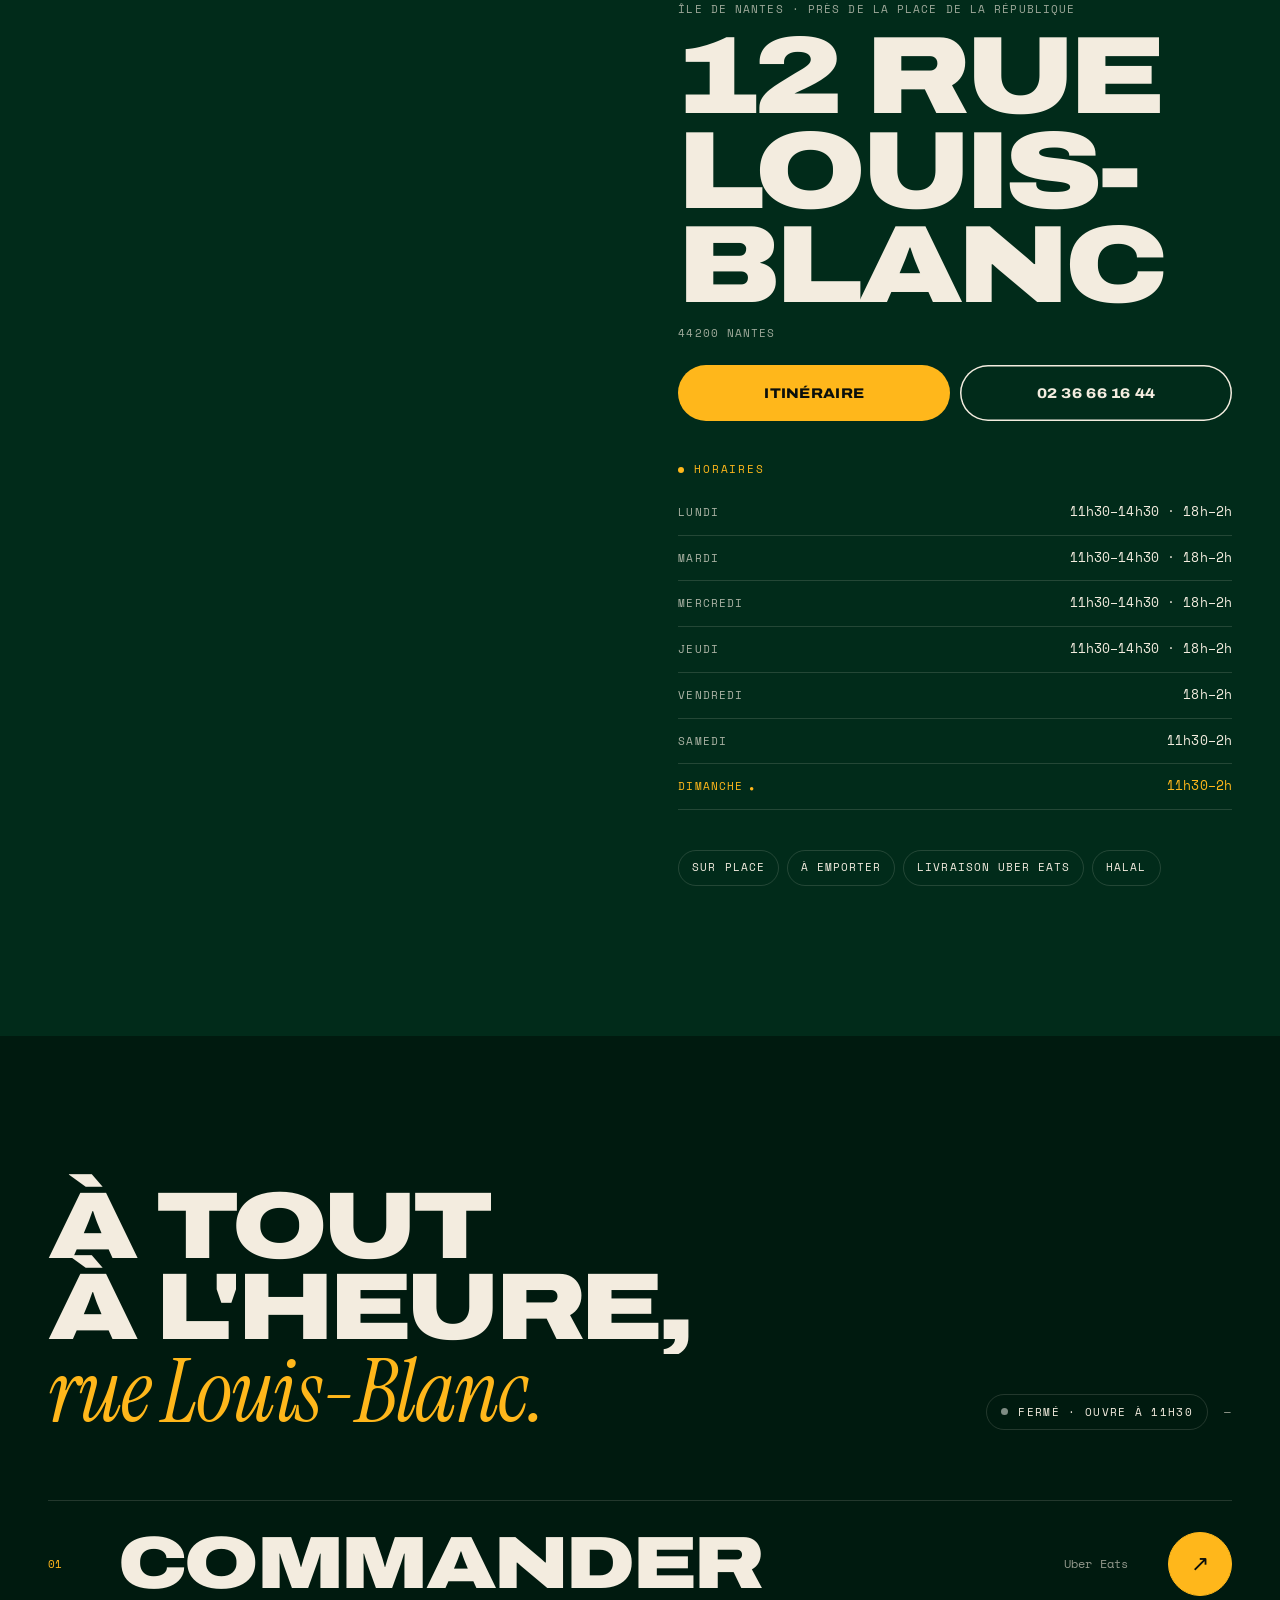
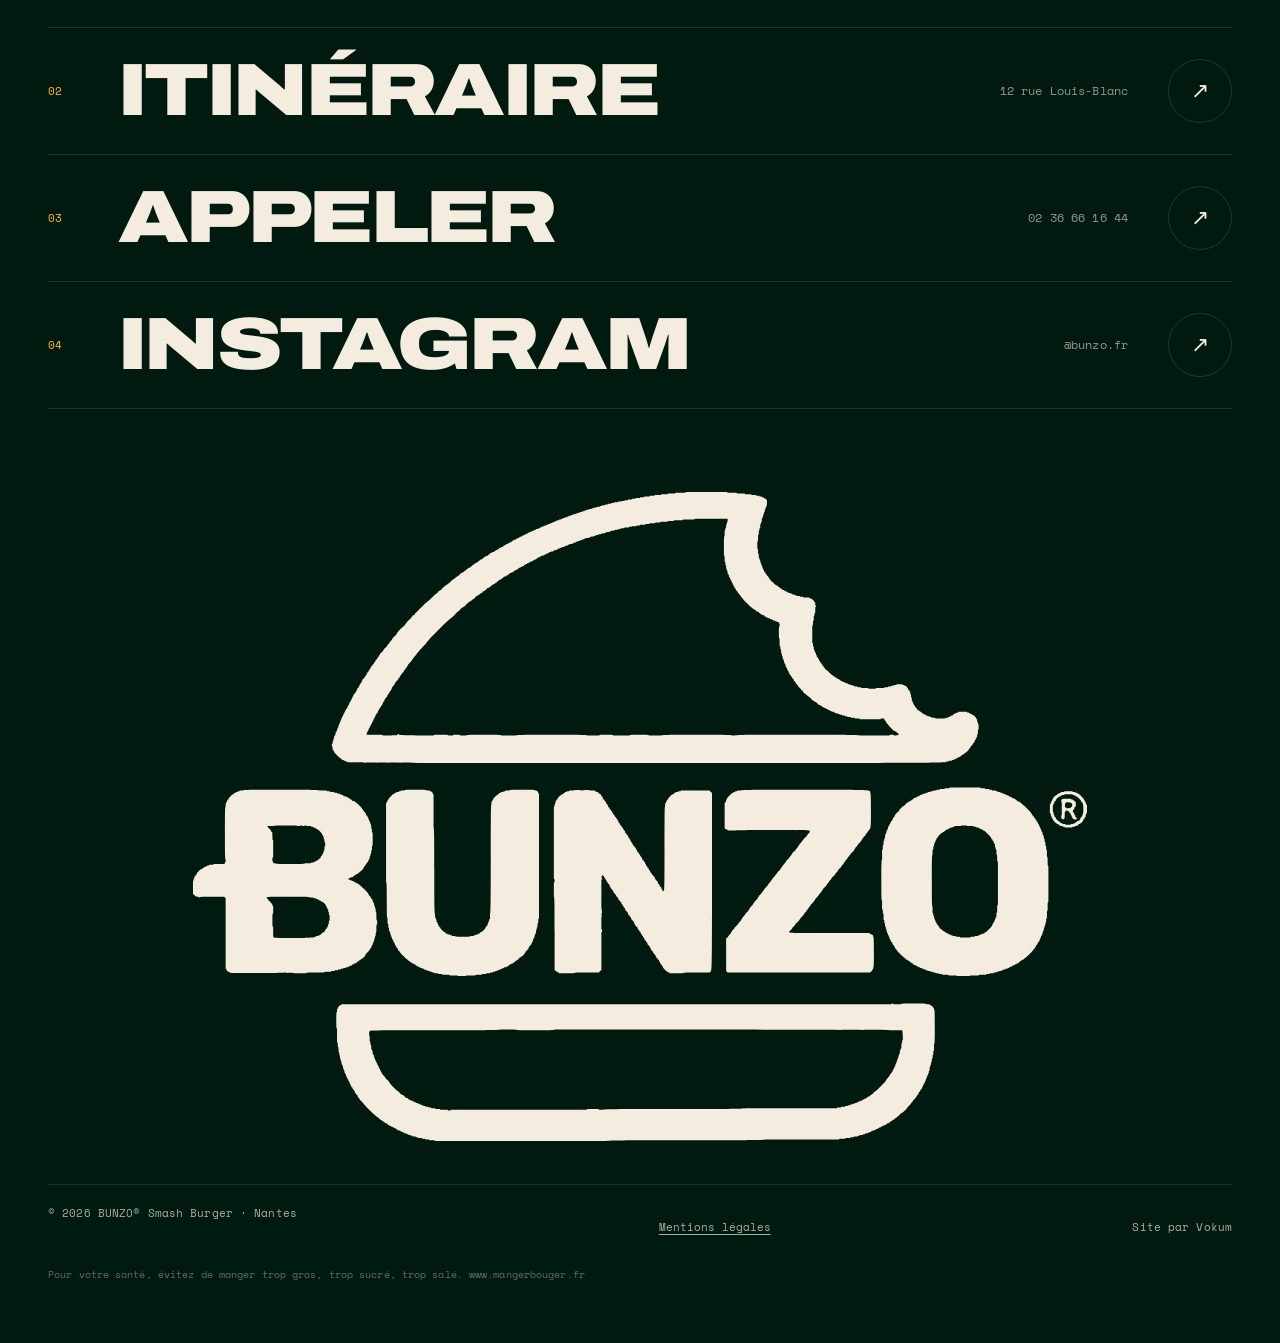
==== commit eb4ab95d: "Refonte : ouverture (le bun s'ouvre), le geste interactif, stories, avis, pied de page Co-Authored-B" ====
--- a/index.html
+++ b/index.html
@@ -12,7 +12,7 @@
 <link rel="icon" href="img/favicon.png">
 <link rel="preload" href="fonts/archivo.woff2" as="font" type="font/woff2" crossorigin>
 <link rel="preload" href="fonts/serif-italic.woff2" as="font" type="font/woff2" crossorigin>
-<link rel="stylesheet" href="css/style.css?v=8ca87aea">
+<link rel="stylesheet" href="css/style.css?v=41e84b48">
 <script type="application/ld+json">
 {"@context":"https://schema.org","@type":"Restaurant","name":"BUNZO — Smash Burger","servesCuisine":["Burgers","Smash burger"],"priceRange":"10–20 €",
 "address":{"@type":"PostalAddress","streetAddress":"12 rue Louis Blanc","postalCode":"44200","addressLocality":"Nantes","addressCountry":"FR"},
@@ -32,15 +32,18 @@
 <div class="grain" aria-hidden="true"></div>
 <div class="cursor" aria-hidden="true"><span></span></div>
 
-<!-- ================= LOADER ================= -->
+<!-- ================= LOADER : le bun s'ouvre sur le site ================= -->
 <div class="loader" id="loader" aria-hidden="true">
-  <div class="loader__top mono"><span>BUNZO®</span><span>Nantes · 44200</span></div>
-  <div class="loader__mid">
-    <svg class="loader__logo" viewBox="0 0 1212 882"><use href="#lg-top"/><use href="#lg-word"/><use href="#lg-bot"/></svg>
-  </div>
-  <div class="loader__bot">
-    <span class="loader__label mono">Préchauffage de la plaque</span>
-    <span class="loader__count mono"><b id="ldNum">000</b>°</span>
+  <div class="loader__bg" id="ldBg"></div>
+  <div class="loader__top mono"><span>BUNZO® Smash Burger</span><span>Nantes · 44200</span></div>
+  <div class="loader__bun" id="ldBun">
+    <img class="ld-bot" src="img/l-bottom.webp" alt="">
+    <img class="ld-pat" src="img/l-patty1.webp" alt="">
+    <img class="ld-top" src="img/l-top.webp" alt="">
+  </div>
+  <div class="loader__bot mono">
+    <span class="loader__txt"><span id="ldTxt">On chauffe la plaque</span></span>
+    <span class="loader__num"><b id="ldNum">0</b>%</span>
   </div>
   <div class="loader__bar"><i id="ldBar"></i></div>
 </div>
@@ -114,16 +117,40 @@
   </div>
 </section>
 
-<!-- ================= MANIFESTE ================= -->
-<section class="mf" id="manifeste">
-  <p class="kicker mono">Le geste</p>
-  <p class="mf__txt" id="mfTxt">
-    Bœuf frais français, haché maison.
-    <span class="pill"><img src="img/ig-boeuf.webp" alt="La boule de bœuf frais" loading="lazy"></span>
-    Une boule. Une plaque brûlante. Un coup sec.
-    <span class="pill pill--wide"><img src="img/ig-smash.webp" alt="Le steak pressé sur la plancha" loading="lazy"></span>
-    La croûte caramélisée fait le reste.
-  </p>
+<!-- ================= LE GESTE (interactif) ================= -->
+<section class="gs" id="manifeste">
+  <div class="gs__head">
+    <p class="kicker mono">Le geste</p>
+    <h2 class="h2"><span class="clip"><span data-split>Une boule.</span></span><br><span class="clip"><span data-split>Un coup sec.</span></span><br><span class="clip"><span data-split class="serif">C'est tout.</span></span></h2>
+  </div>
+
+  <div class="gs__stage" id="gsStage">
+    <div class="gs__plate" aria-hidden="true"><i></i></div>
+    <div class="gs__steam" aria-hidden="true"><i></i><i></i><i></i></div>
+    <img class="gs__patty" id="gsPatty" src="img/geste-patty.webp" alt="Steak smashé, croûte caramélisée et cheddar fondu">
+    <img class="gs__ball" id="gsBall" src="img/geste-ball.webp" alt="Boule de bœuf frais haché maison">
+    <div class="gs__press" id="gsPress" aria-hidden="true"><span class="gs__grip"></span><span class="gs__neck"></span><span class="gs__plateau"><svg viewBox="0 0 1212 882"><use href="#lg-word"/></svg></span></div>
+    <div class="gs__sparks" id="gsSparks" aria-hidden="true"></div>
+    <p class="gs__state mono" id="gsState"><i></i><span>Plaque brûlante</span></p>
+  </div>
+
+  <div class="gs__ctrl">
+    <button class="gs__btn" id="gsBtn" type="button" aria-describedby="gsHelp">
+      <svg class="gs__ring" viewBox="0 0 100 100" aria-hidden="true"><circle cx="50" cy="50" r="46"/><circle id="gsRing" cx="50" cy="50" r="46"/></svg>
+      <span class="gs__btn-in"><b id="gsBtnTxt">Maintiens</b><span class="mono" id="gsBtnSub">pour smasher</span></span>
+    </button>
+    <div class="gs__gauge">
+      <p class="mono" id="gsHelp">Appuie et garde le doigt sur le bouton.</p>
+      <p class="gs__pct"><b id="gsVal">0</b><span class="mono">% de pression</span></p>
+    </div>
+  </div>
+
+  <ol class="gs__steps">
+    <li data-at="0"><span class="mono">01</span><b>La boule</b><p>Bœuf frais français, haché maison chaque jour.</p></li>
+    <li data-at=".5"><span class="mono">02</span><b>Le smash</b><p>Écrasée d'un coup sec sur la plaque brûlante.</p></li>
+    <li data-at="1"><span class="mono">03</span><b>La croûte</b><p>Bords dentelés, caramélisés. Cheddar fondu par-dessus.</p></li>
+  </ol>
+
   <div class="mf__stats">
     <div><b class="mono" data-count="100">0</b><span>% bœuf frais<br>français</span></div>
     <div><b class="mono" data-count="7">0</b><span>jours sur 7,<br>jusqu'à 2h</span></div>
@@ -276,38 +303,51 @@
   <p class="ct__legal mono">Prix en euros TTC · Titres-restaurant acceptés · Halal</p>
 </section>
 
-<!-- ================= SUR LA PLAQUE (photos réelles) ================= -->
-<section class="gl" id="galerie">
-  <div class="gl__head">
-    <p class="kicker mono">Sur la plaque</p>
-    <h2 class="h2"><span class="clip"><span data-split>Rue</span></span> <span class="clip"><span data-split>Louis-Blanc,</span></span> <span class="clip"><span data-split class="serif">tous les soirs.</span></span></h2>
-  </div>
-  <div class="gl__cols">
-    <div class="gl__col" data-speed="-0.12">
-      <figure class="ph"><img src="img/ig-melt.webp" alt="Le smash pressé à la main" loading="lazy"></figure>
-      <figure class="ph"><img src="img/ig-damier.webp" alt="Smash burgers et waffle fries sur papier damier" loading="lazy"></figure>
-      <figure class="ph"><img src="img/ig-stack.webp" alt="Burger raclette et charcuterie" loading="lazy"></figure>
-    </div>
-    <div class="gl__col" data-speed="0.12">
-      <figure class="ph"><img src="img/ig-cheddar.webp" alt="Cheddar fondu versé sur les frites" loading="lazy"></figure>
-      <figure class="ph"><img src="img/ig-salle.webp" alt="La salle BUNZO" loading="lazy"></figure>
-      <figure class="ph"><img src="img/ig-table.webp" alt="Une table BUNZO" loading="lazy"></figure>
-    </div>
-  </div>
-  <a class="gl__ig" href="https://www.instagram.com/bunzo.fr/" target="_blank" rel="noopener"><span class="mono">Suivre</span><b>@bunzo.fr</b><i>↗</i></a>
+<!-- ================= SUR LA PLAQUE : stories ================= -->
+<section class="st" id="galerie">
+  <div class="st__bg" aria-hidden="true"><img class="is-on" src="img/bl-ig-melt.jpg" alt="" loading="lazy"><img class="" src="img/bl-ig-cheddar.jpg" alt="" loading="lazy"><img class="" src="img/bl-ig-damier.jpg" alt="" loading="lazy"><img class="" src="img/bl-ig-stack.jpg" alt="" loading="lazy"><img class="" src="img/bl-ig-table.jpg" alt="" loading="lazy"><img class="" src="img/bl-ig-salle.jpg" alt="" loading="lazy"></div>
+  <div class="st__inner">
+    <div class="st__head">
+      <p class="kicker mono">Sur la plaque</p>
+      <h2 class="h2"><span class="clip"><span data-split>En direct</span></span><br><span class="clip"><span data-split>de la rue</span></span><br><span class="clip"><span data-split class="serif">Louis-Blanc.</span></span></h2>
+      <p class="st__lead">Ce qui sort de la plaque, tous les jours, sur notre Instagram.</p>
+      <a class="btn btn--ch st__follow" data-magnetic href="https://www.instagram.com/bunzo.fr/" target="_blank" rel="noopener"><span>Suivre @bunzo.fr</span></a>
+    </div>
+    <div class="st__card" id="story" role="region" aria-roledescription="carrousel" aria-label="Photos BUNZO">
+      <div class="st__bars" aria-hidden="true"><i><b></b></i><i><b></b></i><i><b></b></i><i><b></b></i><i><b></b></i><i><b></b></i></div>
+      <div class="st__user"><span class="st__av"><svg viewBox="0 0 1212 882"><use href="#lg-top"/><use href="#lg-word"/><use href="#lg-bot"/></svg></span><b>bunzo.fr</b><span class="mono" id="stAgo">il y a 2 h</span><button class="st__pause" id="stPause" type="button" aria-label="Pause"><i></i><i></i></button></div>
+      <div class="st__media"><figure class="st__slide is-on" data-cap="Le smash, pressé à la main." data-ago="il y a 2 h"><img src="img/ig-melt.webp" alt="" ></figure><figure class="st__slide" data-cap="Cheddar fondu. Sans modération." data-ago="il y a 5 h"><img src="img/ig-cheddar.webp" alt="" loading="lazy"></figure><figure class="st__slide" data-cap="Waffle fries &amp; papier damier." data-ago="hier"><img src="img/ig-damier.webp" alt="" loading="lazy"></figure><figure class="st__slide" data-cap="Le Braisé : raclette, pommes paille, charcuterie." data-ago="il y a 2 j"><img src="img/ig-stack.webp" alt="" loading="lazy"></figure><figure class="st__slide" data-cap="Un vendredi soir, rue Louis-Blanc." data-ago="il y a 3 j"><img src="img/ig-table.webp" alt="" loading="lazy"></figure><figure class="st__slide" data-cap="Ouvert 7j/7 jusqu’à 2h." data-ago="il y a 4 j"><img src="img/ig-salle.webp" alt="" loading="lazy"></figure></div>
+      <p class="st__cap" id="stCap">Le smash, pressé à la main.</p>
+      <button class="st__nav st__nav--prev" id="stPrev" type="button" aria-label="Photo précédente"></button>
+      <button class="st__nav st__nav--next" id="stNext" type="button" aria-label="Photo suivante"></button>
+    </div>
+  </div>
 </section>
 
 <!-- ================= AVIS ================= -->
 <section class="av" id="avis">
-  <div class="av__head">
+  <div class="av__top">
     <p class="kicker mono">Ce qu'en dit Nantes</p>
-    <p class="av__score"><b>4,8</b><span class="mono">/5 · 3 488 avis Google<br>4,5/5 sur Uber Eats</span></p>
-  </div>
-  <div class="av__cards">
-    <blockquote class="rv"><p>«&nbsp;Pour un fast food qui ferme tard, c'est dur de trouver de la qualité. Là, on trouve tout.&nbsp;»</p><footer class="mono"><span>★★★★★</span>Léa P. · Google</footer></blockquote>
-    <blockquote class="rv"><p>«&nbsp;Le steak façon smashé est excellent, super accueil. Le lieu est très clair et propre.&nbsp;»</p><footer class="mono"><span>★★★★★</span>Christelle B. · Google</footer></blockquote>
-    <blockquote class="rv"><p>«&nbsp;Un burger veggie qui a un vrai goût de burger.&nbsp;»</p><footer class="mono"><span>★★★★★</span>Did I. · Google</footer></blockquote>
-  </div>
+    <div class="av__score">
+      <p class="av__big"><b id="avNum">4,8</b><span class="av__stars" aria-hidden="true">★★★★★</span></p>
+      <div class="av__dist">
+        <p class="mono av__count"><b>3 488</b> avis Google · 4,5 sur Uber Eats</p>
+        <ul>
+          <li><span class="mono">5</span><i><b style="--w:.848"></b></i><span class="mono">2 957</span></li>
+          <li><span class="mono">4</span><i><b style="--w:.126"></b></i><span class="mono">440</span></li>
+          <li><span class="mono">3</span><i><b style="--w:.018"></b></i><span class="mono">62</span></li>
+          <li><span class="mono">2</span><i><b style="--w:.004"></b></i><span class="mono">13</span></li>
+          <li><span class="mono">1</span><i><b style="--w:.005"></b></i><span class="mono">16</span></li>
+        </ul>
+      </div>
+    </div>
+  </div>
+  <div class="av__stage" id="avStage" aria-live="polite">
+    <span class="av__q" aria-hidden="true">“</span>
+    <blockquote class="aq is-on" data-i="0"><p>Les frites très croustillantes et fondantes à l’intérieur, la sauce maison <mark>une dinguerie</mark>, et les smashs sont super bons !</p><footer><span class="aq__av">LD</span><span class="aq__who"><b>Léa D.</b><span class="mono">★★★★★ · il y a 2 mois · Google</span></span></footer></blockquote><blockquote class="aq" data-i="1"><p>C’est le meilleur burger que j’ai jamais mangé. Le steak est <mark>une masterclass</mark>.</p><footer><span class="aq__av">AK</span><span class="aq__who"><b>Aida K.</b><span class="mono">★★★★★ · il y a 6 mois · Google</span></span></footer></blockquote><blockquote class="aq" data-i="2"><p>Le smash, le pain, la viande, le fromage : <mark>tout est frais</mark>. Les sauces, c’est un truc de fou.</p><footer><span class="aq__av">NV</span><span class="aq__who"><b>Naïm V.</b><span class="mono">★★★★★ · il y a 7 mois · Google</span></span></footer></blockquote><blockquote class="aq" data-i="3"><p>Je pousse la porte parce que le local est classe. Mais le burger est <mark>juste incroyable</mark>.</p><footer><span class="aq__av">RN</span><span class="aq__who"><b>Régis N.</b><span class="mono">★★★★★ · il y a 8 mois · Google</span></span></footer></blockquote><blockquote class="aq" data-i="4"><p><mark>Le meilleur smash de Nantes</mark> ! C’était incroyablement bon !!</p><footer><span class="aq__av">ZN</span><span class="aq__who"><b>Ziyed N.</b><span class="mono">★★★★★ · il y a un mois · Google</span></span></footer></blockquote><blockquote class="aq" data-i="5"><p>Pour un fast food qui ferme tard, c’est dur de trouver de la qualité. <mark>Là, on trouve tout.</mark></p><footer><span class="aq__av">LP</span><span class="aq__who"><b>Léa P.</b><span class="mono">★★★★★ · il y a 2 mois · Google</span></span></footer></blockquote><blockquote class="aq" data-i="6"><p>Carte courte, vraiment bon, différent, servi rapidement. <mark>Allez-y les yeux fermés !</mark></p><footer><span class="aq__av">JR</span><span class="aq__who"><b>Julien R. L.</b><span class="mono">★★★★★ · il y a 7 mois · Google</span></span></footer></blockquote><blockquote class="aq" data-i="7"><p>J’ai adoré <mark>le Braisé à la raclette</mark>, et les frites sont super bonnes, bien croustillantes !</p><footer><span class="aq__av">EC</span><span class="aq__who"><b>E. C.</b><span class="mono">★★★★★ · il y a 9 mois · Google</span></span></footer></blockquote>
+  </div>
+  <div class="av__dots" id="avDots"><button type="button" class="is-on" aria-label="Avis 1"><svg viewBox="0 0 36 36"><circle cx="18" cy="18" r="16"/></svg><span>LD</span></button><button type="button" class="" aria-label="Avis 2"><svg viewBox="0 0 36 36"><circle cx="18" cy="18" r="16"/></svg><span>AK</span></button><button type="button" class="" aria-label="Avis 3"><svg viewBox="0 0 36 36"><circle cx="18" cy="18" r="16"/></svg><span>NV</span></button><button type="button" class="" aria-label="Avis 4"><svg viewBox="0 0 36 36"><circle cx="18" cy="18" r="16"/></svg><span>RN</span></button><button type="button" class="" aria-label="Avis 5"><svg viewBox="0 0 36 36"><circle cx="18" cy="18" r="16"/></svg><span>ZN</span></button><button type="button" class="" aria-label="Avis 6"><svg viewBox="0 0 36 36"><circle cx="18" cy="18" r="16"/></svg><span>LP</span></button><button type="button" class="" aria-label="Avis 7"><svg viewBox="0 0 36 36"><circle cx="18" cy="18" r="16"/></svg><span>JR</span></button><button type="button" class="" aria-label="Avis 8"><svg viewBox="0 0 36 36"><circle cx="18" cy="18" r="16"/></svg><span>EC</span></button></div>
+  <a class="av__all mono" href="https://www.google.com/maps/place/BUNZO+-+Smash+Burger/@47.2067671,-1.5551597,17z/data=!4m8!3m7!1s0x4805ef0045a1fffd:0x22c6907e824c6683!8m2!3d47.2067671!4d-1.5551597!9m1!1b1" target="_blank" rel="noopener">Lire les 3 488 avis ↗</a>
 </section>
 
 <!-- ================= VENIR ================= -->
@@ -349,10 +389,21 @@
 
 <!-- ================= FOOTER ================= -->
 <footer class="ft" id="ft">
-  <div class="ft__cta">
-    <p class="serif">Une petite faim&nbsp;?</p>
-    <a class="ft__order" data-magnetic href="https://www.ubereats.com/fr/store/bunzo/ALblyguCWyKL4ua7zqPsfQ" target="_blank" rel="noopener"><span>Commander</span><i>↗</i></a>
-  </div>
+  <div class="ft__head">
+    <p class="ft__hello"><span class="clip"><span data-split>À tout</span></span><br><span class="clip"><span data-split>à l'heure,</span></span><br><span class="clip"><span data-split class="serif">rue Louis-Blanc.</span></span></p>
+    <div class="ft__live">
+      <p class="status mono"><i></i><span data-status></span></p>
+      <p class="ft__clock mono" id="ftClock">—</p>
+    </div>
+  </div>
+
+  <nav class="ft__links" aria-label="Contact">
+    <a href="https://www.ubereats.com/fr/store/bunzo/ALblyguCWyKL4ua7zqPsfQ" target="_blank" rel="noopener" class="ft__row ft__row--main"><span class="mono">01</span><b>Commander</b><em class="mono">Uber Eats</em><i>↗</i></a>
+    <a href="https://www.google.com/maps/dir/?api=1&amp;destination=BUNZO%20Smash%20Burger%2012%20Rue%20Louis%20Blanc%2044200%20Nantes" target="_blank" rel="noopener" class="ft__row"><span class="mono">02</span><b>Itinéraire</b><em class="mono">12 rue Louis-Blanc</em><i>↗</i></a>
+    <a href="tel:+33236661644" class="ft__row"><span class="mono">03</span><b>Appeler</b><em class="mono">02 36 66 16 44</em><i>↗</i></a>
+    <a href="https://www.instagram.com/bunzo.fr/" target="_blank" rel="noopener" class="ft__row"><span class="mono">04</span><b>Instagram</b><em class="mono">@bunzo.fr</em><i>↗</i></a>
+  </nav>
+
   <div class="ft__logo" id="ftLogo">
     <svg viewBox="0 0 1212 882" aria-label="BUNZO">
       <g class="f-top"><use href="#lg-top"/></g>
@@ -360,9 +411,11 @@
       <g class="f-reg"><use href="#lg-reg"/></g>
       <g class="f-bot"><use href="#lg-bot"/></g>
     </svg>
-  </div>
-  <div class="ft__row mono">
-    <span>© <span id="yr">2026</span> BUNZO® Smash Burger</span>
+    <img class="ft__peek" id="ftPeek" src="img/l-patty1.webp" alt="" aria-hidden="true">
+  </div>
+
+  <div class="ft__row2 mono">
+    <span>© <span id="yr">2026</span> BUNZO® Smash Burger · Nantes</span>
     <button type="button" id="legalBtn">Mentions légales</button>
     <a href="https://vokumagency.com" target="_blank" rel="noopener">Site par Vokum</a>
   </div>
@@ -389,6 +442,6 @@
 <script src="js/vendor/ScrollTrigger.min.js?v=2e3b8c36"></script>
 <script src="js/vendor/SplitText.min.js?v=6631fa05"></script>
 <script src="js/vendor/lenis.min.js?v=5a44a112"></script>
-<script src="js/main.js?v=60aabbdf"></script>
+<script src="js/main.js?v=c293f99e"></script>
 </body>
 </html>
--- a/css/style.css
+++ b/css/style.css
@@ -44,7 +44,7 @@
 
 .mono{font-family:var(--f-m);letter-spacing:.01em}
 .serif{font-family:var(--f-s);font-style:italic;font-weight:400;text-transform:none;letter-spacing:-.01em}
-.clip{display:inline-block;overflow:hidden;vertical-align:top;padding-bottom:.06em;margin-bottom:-.06em}
+.clip{display:inline-block;overflow:hidden;vertical-align:top;padding:.14em 0 .06em;margin:-.14em 0 -.06em}
 .clip>span{display:inline-block}
 .kicker{font-size:11px;letter-spacing:.16em;text-transform:uppercase;color:var(--ch);display:flex;align-items:center;gap:10px}
 .kicker::before{content:"";width:6px;height:6px;border-radius:50%;background:currentColor}
@@ -77,20 +77,28 @@
 /* statut ouvert/fermé */
 .status{display:inline-flex;align-items:center;gap:10px;font-size:11px;letter-spacing:.12em;text-transform:uppercase}
 .status i,.hd__status i{width:7px;height:7px;border-radius:50%;background:#7f8c84;flex:none}
-.is-open .status i,.is-open .hd__status i{background:#45E08A;box-shadow:0 0 0 0 rgba(69,224,138,.55);animation:ping 2.2s infinite}
-@keyframes ping{70%{box-shadow:0 0 0 7px rgba(69,224,138,0)}100%{box-shadow:0 0 0 0 rgba(69,224,138,0)}}
-
-/* =========================================================
-   LOADER
-   ========================================================= */
-.loader{position:fixed;inset:0;z-index:80;background:var(--g-deep);display:grid;grid-template-rows:auto 1fr auto;padding:calc(18px + var(--st)) var(--pad) calc(26px + var(--sb))}
-.loader__top{display:flex;justify-content:space-between;font-size:11px;letter-spacing:.14em;text-transform:uppercase;opacity:.55}
-.loader__mid{display:grid;place-items:center}
-.loader__logo{width:min(46vw,260px);fill:var(--cream);opacity:.95}
-.loader__bot{display:flex;align-items:flex-end;justify-content:space-between;gap:20px}
-.loader__label{font-size:11px;letter-spacing:.14em;text-transform:uppercase;opacity:.6;padding-bottom:12px}
-.loader__count{font-size:clamp(64px,22vw,180px);line-height:.8;letter-spacing:-.04em;color:var(--ch)}
-.loader__count b{font-weight:400}
+.status i,.hd__status i{position:relative}
+.is-open .status i,.is-open .hd__status i{background:#45E08A}
+.is-open .status i::after,.is-open .hd__status i::after{content:"";position:absolute;inset:0;border-radius:50%;background:#45E08A;animation:ping 2.2s infinite}
+@keyframes ping{0%{transform:scale(1);opacity:.6}70%,100%{transform:scale(3);opacity:0}}
+
+/* =========================================================
+   LOADER — le bun s'ouvre et révèle le site
+   ========================================================= */
+.loader{position:fixed;inset:0;z-index:80;pointer-events:none}
+.loader__bg{position:absolute;inset:0;background:radial-gradient(90% 60% at 50% 50%,#0A4A2C 0%,var(--g) 45%,var(--g-deep) 100%);
+  --h:0px;-webkit-mask:radial-gradient(circle at 50% 50%,transparent var(--h),#000 calc(var(--h) + 1px));mask:radial-gradient(circle at 50% 50%,transparent var(--h),#000 calc(var(--h) + 1px))}
+.loader__top{position:absolute;left:var(--pad);right:var(--pad);top:calc(18px + var(--st));display:flex;justify-content:space-between;font-size:10.5px;letter-spacing:.14em;text-transform:uppercase;opacity:.6}
+.loader__bun{position:absolute;left:50%;top:50%;width:min(52vw,280px);aspect-ratio:1/.82;margin:calc(min(52vw,280px)*-.41) 0 0 calc(min(52vw,280px)/-2)}
+.loader__bun img{position:absolute;left:0;width:100%;height:auto;will-change:transform}
+.ld-top{top:0;width:96%!important;left:2%!important;z-index:3}
+.ld-pat{top:38%;z-index:2}
+.ld-bot{top:52%;width:92%!important;left:4%!important;z-index:1}
+.loader__bot{position:absolute;left:var(--pad);right:var(--pad);bottom:calc(26px + var(--sb));display:flex;align-items:flex-end;justify-content:space-between;gap:16px}
+.loader__txt{display:block;height:1.4em;overflow:hidden;font-size:11px;letter-spacing:.14em;text-transform:uppercase;opacity:.7}
+.loader__txt span{display:block}
+.loader__num{font-size:clamp(54px,17vw,130px);line-height:.8;letter-spacing:-.05em;color:var(--ch)}
+.loader__num b{font-weight:400}
 .loader__bar{position:absolute;left:0;right:0;bottom:0;height:3px;background:rgba(243,236,223,.08)}
 .loader__bar i{display:block;height:100%;background:var(--ch);transform-origin:0 50%;transform:scaleX(0)}
 
@@ -168,16 +176,59 @@
 @keyframes drip{to{top:100%}}
 
 /* =========================================================
-   MANIFESTE
-   ========================================================= */
-.mf{background:var(--cream);color:var(--g);padding:110px var(--pad) 90px;position:relative;z-index:2}
-.mf .kicker{color:var(--bun)}
-.mf__txt{margin-top:26px;font-weight:800;font-stretch:112%;font-size:clamp(32px,8.6vw,96px);line-height:1.02;letter-spacing:-.03em}
-.mf__txt .w{opacity:.14}
-.pill{display:inline-block;vertical-align:middle;width:1.7em;height:.86em;border-radius:999px;overflow:hidden;margin:-.1em .08em 0;transform:scale(0);transform-origin:50% 50%}
-.pill--wide{width:2.3em}
-.pill img{width:100%;height:100%;object-fit:cover}
-.mf__stats{display:grid;grid-template-columns:repeat(3,1fr);gap:12px;margin-top:64px;border-top:1px solid rgba(1,43,26,.15);padding-top:22px}
+   LE GESTE — maintiens pour smasher
+   ========================================================= */
+.gs{background:var(--cream);color:var(--g);padding:110px var(--pad) 90px;position:relative;z-index:2;overflow:hidden}
+.gs .kicker{color:var(--bun)}
+.gs .h2 .serif{color:var(--bun)}
+.gs__stage{position:relative;margin:34px calc(var(--pad)*-1) 0;height:clamp(300px,92vw,520px);touch-action:manipulation;user-select:none;-webkit-user-select:none}
+.gs__plate{position:absolute;left:4%;right:4%;bottom:6%;height:24%;border-radius:22px;background:linear-gradient(180deg,#2a2d2b 0%,#141615 55%,#0c0d0c 100%);box-shadow:0 22px 40px -16px rgba(1,43,26,.55),inset 0 2px 0 rgba(255,255,255,.08)}
+.gs__plate::before{content:"";position:absolute;left:3%;right:3%;top:10%;height:26%;border-radius:50%;background:radial-gradient(closest-side,rgba(255,140,40,.32),rgba(255,140,40,0));opacity:var(--heat,.35);transition:opacity .4s}
+.gs__plate i{position:absolute;left:6%;right:6%;top:6%;height:2px;border-radius:2px;background:linear-gradient(90deg,transparent,rgba(255,255,255,.18),transparent)}
+.gs__ball,.gs__patty{position:absolute;left:50%;will-change:transform,opacity;pointer-events:none}
+.gs__ball{width:min(40%,250px);bottom:calc(6% + 24% - 10px);margin-left:calc(min(40%,250px)/-2);transform-origin:50% 100%;z-index:3}
+.gs__patty{width:min(92%,620px);bottom:calc(6% + 24% - 30px);margin-left:calc(min(92%,620px)/-2);transform-origin:50% 90%;opacity:0;z-index:2}
+.gs__press{position:absolute;left:50%;top:0;width:min(66%,440px);margin-left:calc(min(66%,440px)/-2);z-index:4;display:flex;flex-direction:column;align-items:center;will-change:transform;pointer-events:none}
+.gs__grip{width:44%;height:30px;border-radius:999px;background:var(--ch);box-shadow:inset 0 -4px 0 rgba(0,0,0,.18)}
+.gs__neck{width:14px;height:34px;background:linear-gradient(90deg,#8d9590,#d8ddd9,#8d9590)}
+.gs__plateau{width:100%;height:20px;border-radius:6px 6px 3px 3px;background:linear-gradient(180deg,#e9edea,#9aa39e);box-shadow:0 10px 18px -8px rgba(0,0,0,.45);display:grid;place-items:center}
+.gs__plateau svg{height:13px;width:auto;fill:rgba(1,43,26,.55)}
+.gs__steam{position:absolute;left:30%;right:30%;bottom:40%;height:34%;z-index:1;opacity:0;transition:opacity .8s}
+.gs__steam i{position:absolute;bottom:0;width:18%;height:100%;border-radius:50%;background:radial-gradient(closest-side,rgba(255,255,255,.55),rgba(255,255,255,0));animation:steam 2.8s ease-in infinite}
+.gs__steam i:nth-child(1){left:10%}.gs__steam i:nth-child(2){left:42%;animation-delay:.9s}.gs__steam i:nth-child(3){left:72%;animation-delay:1.8s}
+@keyframes steam{0%{transform:translateY(30%) scale(.6);opacity:0}30%{opacity:.8}100%{transform:translateY(-60%) scale(1.4);opacity:0}}
+.is-smashed .gs__steam{opacity:1}
+.gs:not(.is-vis) .gs__steam i,.gs:not(.is-vis) .gs__state i::after,.gs:not(.is-vis) .gs__btn::after{animation-play-state:paused}
+.gs__sparks{position:absolute;inset:0;pointer-events:none;z-index:5}
+.gs__sparks span{position:absolute;width:7px;height:6px;border-radius:40% 60% 50% 30%}
+.gs__state{position:absolute;left:var(--pad);top:4px;display:flex;align-items:center;gap:8px;font-size:10.5px;letter-spacing:.14em;text-transform:uppercase;color:var(--g)}
+.gs__state i{position:relative;width:8px;height:8px;border-radius:50%;background:#E9852C}
+.gs__state i::after{content:"";position:absolute;inset:0;border-radius:50%;background:#E9852C;animation:ping 1.6s infinite}
+
+.gs__ctrl{display:flex;align-items:center;gap:18px;margin-top:22px}
+.gs__btn{position:relative;flex:none;width:118px;height:118px;border-radius:50%;background:var(--g);color:var(--cream);display:grid;place-items:center;touch-action:none;-webkit-touch-callout:none;-webkit-tap-highlight-color:transparent;transition:transform .4s var(--ease)}
+.gs__btn.is-down{transform:scale(.93)}
+.gs__ring{position:absolute;inset:-7px;width:calc(100% + 14px);height:calc(100% + 14px);transform:rotate(-90deg)}
+.gs__ring circle{fill:none;stroke-width:3.5}
+.gs__ring circle:first-child{stroke:rgba(1,43,26,.14)}
+.gs__ring circle+circle{stroke:var(--bun);stroke-linecap:round;stroke-dasharray:289;stroke-dashoffset:289}
+.gs__btn-in{display:flex;flex-direction:column;align-items:center;line-height:1.1;text-align:center}
+.gs__btn-in b{font-weight:900;font-stretch:125%;text-transform:uppercase;font-size:15px;letter-spacing:-.01em}
+.gs__btn-in span{font-size:9.5px;letter-spacing:.1em;text-transform:uppercase;opacity:.75;margin-top:4px}
+.gs__btn:not(.is-used)::after{content:"";position:absolute;inset:0;z-index:-1;border-radius:50%;background:rgba(1,43,26,.25);animation:hint 2s infinite}
+@keyframes hint{0%{transform:scale(1);opacity:.8}70%,100%{transform:scale(1.32);opacity:0}}
+.gs__gauge p.mono{font-size:11px;line-height:1.5;opacity:.65;max-width:20ch}
+.gs__pct{display:flex;align-items:baseline;gap:8px;margin-top:6px}
+.gs__pct b{font-family:var(--f-m);font-weight:400;font-size:46px;line-height:1;letter-spacing:-.04em;min-width:2.2ch}
+.gs__pct span{font-size:10.5px;letter-spacing:.1em;text-transform:uppercase;opacity:.6}
+
+.gs__steps{list-style:none;margin:40px 0 0;padding:0;display:grid;gap:0;border-top:1px solid rgba(1,43,26,.15)}
+.gs__steps li{display:grid;grid-template-columns:34px 1fr;column-gap:10px;padding:16px 0;border-bottom:1px solid rgba(1,43,26,.15);opacity:.32;transition:opacity .5s}
+.gs__steps li.is-on{opacity:1}
+.gs__steps span{font-size:11px;color:var(--bun);padding-top:4px}
+.gs__steps b{font-weight:900;font-stretch:125%;text-transform:uppercase;font-size:22px;letter-spacing:-.02em;line-height:1}
+.gs__steps p{grid-column:2;font-size:14px;line-height:1.45;margin-top:6px;opacity:.8}
+.mf__stats{display:grid;grid-template-columns:repeat(3,1fr);gap:12px;margin-top:56px;border-top:1px solid rgba(1,43,26,.15);padding-top:22px}
 .mf__stats b{display:block;font-size:clamp(34px,10vw,72px);line-height:1;letter-spacing:-.04em;font-weight:400}
 .mf__stats span{display:block;font-size:11px;line-height:1.35;margin-top:8px;opacity:.7}
 
@@ -268,36 +319,77 @@
 .ct__legal{font-size:10.5px;letter-spacing:.1em;text-transform:uppercase;opacity:.5;margin-top:24px}
 
 /* =========================================================
-   GALERIE
-   ========================================================= */
-.gl{background:var(--g-deep);padding:110px 0 90px;overflow:hidden}
-.gl__head{padding-inline:var(--pad)}
-.gl__cols{display:grid;grid-template-columns:1fr 1fr;gap:10px;padding:48px 10px 0}
-.gl__col{display:grid;gap:10px;align-content:start;will-change:transform}
-.gl__col:nth-child(2){margin-top:90px}
-.ph{position:relative;overflow:hidden;border-radius:14px;aspect-ratio:3/4;background:var(--g-2)}
-.ph img{width:100%;height:100%;object-fit:cover}
-.gl__ig{display:flex;align-items:baseline;gap:12px;margin:56px var(--pad) 0;padding-top:20px;border-top:1px solid var(--l)}
-.gl__ig span{font-size:11px;letter-spacing:.14em;text-transform:uppercase;opacity:.6}
-.gl__ig b{flex:1;font-weight:900;font-stretch:125%;font-size:clamp(30px,9vw,72px);letter-spacing:-.03em;line-height:1}
-.gl__ig i{font-style:normal;font-size:28px;color:var(--ch)}
-
-/* =========================================================
-   AVIS (cartes empilées)
-   ========================================================= */
-.av{background:var(--ch);color:var(--ink);padding:100px var(--pad) 80px}
+   SUR LA PLAQUE — stories
+   ========================================================= */
+.st{position:relative;background:var(--g-deep);padding:110px 0 90px;overflow:hidden}
+.st__bg{position:absolute;inset:0;z-index:0;display:none}
+.st__bg img{position:absolute;inset:0;width:100%;height:100%;object-fit:cover;opacity:0;transform:scale(1.15);transition:opacity 1.2s var(--ease)}
+.st__bg img.is-on{opacity:.9}
+.st__bg::after{content:"";position:absolute;inset:0;background:linear-gradient(180deg,var(--g-deep) 0%,rgba(0,26,15,.55) 30%,rgba(0,26,15,.55) 70%,var(--g-deep) 100%)}
+.st__inner{position:relative;z-index:1}
+.st__head{padding-inline:var(--pad)}
+.st__lead{font-size:15px;line-height:1.5;opacity:.8;margin-top:18px;max-width:32ch}
+.st__follow{margin-top:24px}
+.st__card{position:relative;margin:40px auto 0;width:min(calc(100vw - 2*var(--pad)),400px);aspect-ratio:9/16;max-height:78svh;border-radius:22px;overflow:hidden;background:#000;box-shadow:0 40px 80px -30px rgba(0,0,0,.8);user-select:none;-webkit-user-select:none;-webkit-touch-callout:none}
+.st__bars{position:absolute;left:10px;right:10px;top:10px;z-index:4;display:flex;gap:4px}
+.st__bars i{flex:1;height:2.5px;border-radius:3px;background:rgba(255,255,255,.35);overflow:hidden}
+.st__bars b{display:block;height:100%;background:#fff;transform:scaleX(0);transform-origin:0 50%}
+.st__user{position:absolute;left:12px;right:12px;top:22px;z-index:4;display:flex;align-items:center;gap:9px;font-size:13px}
+.st__user b{font-weight:700}
+.st__user .mono{font-size:10.5px;opacity:.7}
+.st__av{width:32px;height:32px;border-radius:50%;background:var(--g);display:grid;place-items:center;box-shadow:0 0 0 2px var(--ch)}
+.st__av svg{width:22px;fill:var(--cream)}
+.st__pause{margin-left:auto;width:32px;height:32px;display:flex;align-items:center;justify-content:center;gap:4px}
+.st__pause i{width:3px;height:12px;border-radius:2px;background:#fff}
+.st__card.is-paused .st__pause i:first-child{width:0;height:0;border-left:10px solid #fff;border-top:6px solid transparent;border-bottom:6px solid transparent;background:none;border-radius:0}
+.st__card.is-paused .st__pause i+i{display:none}
+.st__media{position:absolute;inset:0}
+.st__slide{position:absolute;inset:0;margin:0;opacity:0;transition:opacity .45s}
+.st__slide.is-on{opacity:1}
+.st__slide img{width:100%;height:100%;object-fit:cover;will-change:transform}
+.st__media::after{content:"";position:absolute;inset:0;background:linear-gradient(180deg,rgba(0,0,0,.45) 0%,rgba(0,0,0,0) 22%,rgba(0,0,0,0) 62%,rgba(0,0,0,.7) 100%);pointer-events:none}
+.st__cap{position:absolute;left:16px;right:16px;bottom:20px;z-index:4;font-family:var(--f-s);font-style:italic;font-size:28px;line-height:1.05;letter-spacing:-.01em}
+.st__nav{position:absolute;top:0;bottom:0;z-index:3;width:38%}
+.st__nav--prev{left:0}.st__nav--next{right:0;width:62%}
+
+/* =========================================================
+   AVIS
+   ========================================================= */
+.av{position:relative;background:var(--ch);color:var(--ink);padding:100px var(--pad) 80px;overflow:hidden}
 .av .kicker{color:var(--ink)}
-.av__score{display:flex;flex-direction:column;align-items:flex-start;gap:10px;margin-top:16px}
-.av__score b{font-weight:900;font-stretch:125%;font-size:clamp(110px,36vw,300px);line-height:.78;letter-spacing:-.06em}
-.av__score span{font-size:11px;line-height:1.55;padding-bottom:6px;opacity:.75}
-.av__cards{margin-top:44px;display:grid;gap:14px}
-.rv{position:sticky;top:calc(var(--hd) + var(--st) + 20px);background:var(--ink);color:var(--cream);border-radius:24px;padding:28px 24px;min-height:240px;display:flex;flex-direction:column;justify-content:space-between;gap:26px;transform-origin:50% 0;box-shadow:0 -12px 30px -10px rgba(0,0,0,.25)}
-.rv:nth-child(2){top:calc(var(--hd) + var(--st) + 34px);background:var(--g)}
-.rv:nth-child(3){top:calc(var(--hd) + var(--st) + 48px);background:var(--cream);color:var(--ink)}
-.rv p{font-family:var(--f-s);font-style:italic;font-size:clamp(28px,8vw,52px);line-height:1.05;letter-spacing:-.01em}
-.rv footer{font-size:11px;letter-spacing:.1em;text-transform:uppercase;opacity:.7;display:flex;gap:10px}
-.rv footer span{color:var(--ch)}
-.rv:nth-child(3) footer span{color:var(--bun)}
+.av__score{display:grid;gap:22px;margin-top:20px}
+.av__big{display:flex;flex-wrap:wrap;align-items:flex-end;gap:6px 14px}
+.av__big b{font-weight:900;font-stretch:125%;font-size:clamp(120px,40vw,300px);line-height:.76;letter-spacing:-.07em}
+.av__stars{font-size:20px;letter-spacing:3px;padding-bottom:.4em}
+.av__count{font-size:11px;letter-spacing:.06em;margin-bottom:12px;opacity:.75}
+.av__count b{font-weight:700;opacity:1}
+.av__dist ul{list-style:none;margin:0;padding:0;display:grid;gap:7px}
+.av__dist li{display:grid;grid-template-columns:14px 1fr 44px;align-items:center;gap:10px;font-size:11px}
+.av__dist li span:last-child{text-align:right;opacity:.65}
+.av__dist i{height:8px;border-radius:8px;background:rgba(11,15,12,.12);overflow:hidden}
+.av__dist i b{display:block;height:100%;width:100%;border-radius:8px;background:var(--ink);transform-origin:0 50%;transform:scaleX(0);transition:transform 1.4s var(--ease)}
+.av__dist.in i b{transform:scaleX(var(--w))}
+.av__dist li:nth-child(2) b{transition-delay:.08s}.av__dist li:nth-child(3) b{transition-delay:.16s}.av__dist li:nth-child(4) b{transition-delay:.24s}.av__dist li:nth-child(5) b{transition-delay:.32s}
+
+.av__stage{position:relative;margin-top:56px;min-height:300px;touch-action:pan-y}
+.av__q{position:absolute;left:-.06em;top:-.42em;font-family:var(--f-s);font-style:italic;font-size:200px;line-height:1;color:rgba(11,15,12,.1);pointer-events:none}
+.aq{position:absolute;left:0;right:0;top:0;margin:0;visibility:hidden}
+.aq.is-on{visibility:visible;position:relative}
+.aq p{font-family:var(--f-s);font-style:italic;font-size:clamp(32px,9.4vw,72px);line-height:1.02;letter-spacing:-.015em}
+.aq mark{background:none;color:inherit;background-image:linear-gradient(var(--ink),var(--ink));background-size:var(--u,0%) 3px;background-repeat:no-repeat;background-position:0 92%;padding-bottom:2px}
+.aq footer{display:flex;align-items:center;gap:12px;margin-top:28px}
+.aq__av{width:46px;height:46px;border-radius:50%;background:var(--ink);color:var(--ch);display:grid;place-items:center;font-weight:900;font-stretch:125%;font-size:15px}
+.aq__who{display:flex;flex-direction:column;gap:3px}
+.aq__who b{font-weight:800;font-stretch:112%;font-size:16px}
+.aq__who .mono{font-size:10.5px;letter-spacing:.04em;opacity:.7}
+.aq .line{display:block;overflow:hidden;padding-bottom:.08em;margin-bottom:-.08em}
+.av__dots{display:flex;flex-wrap:wrap;gap:8px;margin-top:34px}
+.av__dots button{position:relative;width:44px;height:44px;border-radius:50%;display:grid;place-items:center;font-weight:900;font-stretch:125%;font-size:12px;background:rgba(11,15,12,.08);transition:background .3s,color .3s}
+.av__dots button.is-on{background:var(--ink);color:var(--ch)}
+.av__dots svg{position:absolute;inset:-3px;width:calc(100% + 6px);height:calc(100% + 6px);transform:rotate(-90deg);pointer-events:none}
+.av__dots circle{fill:none;stroke:var(--ink);stroke-width:2;stroke-dasharray:100.6;stroke-dashoffset:100.6}
+.av__dots button.is-on circle{stroke:var(--ink)}
+.av__all{display:inline-flex;align-items:center;min-height:44px;margin-top:20px;font-size:11.5px;letter-spacing:.1em;text-transform:uppercase;border-bottom:1.5px solid var(--ink);padding-bottom:3px}
 
 /* =========================================================
    VENIR
@@ -324,17 +416,35 @@
 /* =========================================================
    FOOTER
    ========================================================= */
-.ft{background:var(--g-deep);padding:90px var(--pad) calc(110px + var(--sb));overflow:hidden}
-.ft__cta{display:flex;flex-direction:column;align-items:flex-start;gap:16px}
-.ft__cta p{font-size:clamp(30px,9vw,64px);color:var(--ch)}
-.ft__order{display:flex;align-items:center;gap:16px;font-weight:900;font-stretch:125%;text-transform:uppercase;font-size:clamp(32px,9.2vw,160px);line-height:.9;letter-spacing:-.04em;border-bottom:2px solid var(--cream);padding-bottom:6px}
-.ft__order i{font-style:normal;font-size:.6em;color:var(--ch);transition:transform .6s var(--ease)}
-@media (hover:hover){.ft__order:hover i{transform:translate(8px,-8px) rotate(0)}}
-.ft__logo{margin-top:90px}
-.ft__logo svg{width:100%;fill:var(--cream);overflow:visible}
-.ft__logo g{transform-box:fill-box;transform-origin:50% 100%}
-.ft__row{display:flex;flex-wrap:wrap;justify-content:space-between;gap:10px 20px;margin-top:40px;padding-top:20px;border-top:1px solid var(--l);font-size:11px;opacity:.7}
-.ft__row button{font-size:11px;text-decoration:underline;text-underline-offset:3px}
+.ft{position:relative;background:var(--g-deep);padding:100px var(--pad) calc(100px + var(--sb));overflow:hidden}
+.ft__hello{font-weight:900;font-stretch:125%;text-transform:uppercase;font-size:clamp(44px,13vw,150px);line-height:.86;letter-spacing:-.045em}
+.ft__hello .serif{color:var(--ch);font-size:.92em;text-transform:none;letter-spacing:-.02em}
+.ft__live{margin-top:26px;display:flex;flex-wrap:wrap;align-items:center;gap:10px 16px}
+.ft__live .status{padding:9px 14px;border-radius:999px;border:1px solid var(--l)}
+.ft__clock{font-size:11px;letter-spacing:.08em;opacity:.65}
+.ft__links{margin-top:46px;border-top:1px solid var(--l)}
+.ft__row{position:relative;display:grid;grid-template-columns:30px 1fr auto;grid-template-rows:auto auto;align-items:center;column-gap:10px;padding:18px 0;border-bottom:1px solid var(--l);overflow:hidden;isolation:isolate}
+.ft__row::before{content:"";position:absolute;inset:0;z-index:-1;background:var(--ch);transform:scaleY(0);transform-origin:50% 100%;transition:transform .5s var(--ease)}
+.ft__row span{font-size:11px;color:var(--ch);grid-row:1/3;transition:color .4s}
+.ft__row b{font-weight:900;font-stretch:125%;text-transform:uppercase;font-size:clamp(26px,7.4vw,74px);line-height:1;letter-spacing:-.035em}
+.ft__row em{font-style:normal;font-size:11px;opacity:.6;grid-column:2;margin-top:4px}
+.ft__row i{grid-column:3;grid-row:1/3;width:46px;height:46px;border-radius:50%;border:1px solid var(--l);display:grid;place-items:center;font-style:normal;font-size:18px;transition:transform .5s var(--ease),background .4s,color .4s,border-color .4s}
+.ft__row--main i{background:var(--ch);color:var(--ink);border-color:var(--ch)}
+@media (hover:hover){
+  .ft__row:hover::before{transform:scaleY(1)}
+  .ft__row:hover{color:var(--ink)}
+  .ft__row:hover span{color:var(--ink)}
+  .ft__row:hover i{transform:rotate(45deg);background:var(--ink);color:var(--ch);border-color:var(--ink)}
+}
+.ft__row:active::before{transform:scaleY(1)}
+.ft__row:active{color:var(--ink)}
+.ft__logo{position:relative;margin:80px auto 0;width:100%;max-width:1100px}
+.ft__logo svg{position:relative;z-index:2;width:100%;fill:var(--cream);overflow:visible;display:block}
+.ft__logo g{transform-box:fill-box;transform-origin:8% 100%}
+.ft__peek{position:absolute;z-index:1;left:12%;width:76%;top:33%;opacity:0;pointer-events:none}
+.ft__row2{display:flex;flex-wrap:wrap;justify-content:space-between;gap:10px 20px;margin-top:40px;padding-top:20px;border-top:1px solid var(--l);font-size:11px;opacity:.7}
+.ft__row2 button,.ft__row2 a{font-size:11px;min-height:44px;display:inline-flex;align-items:center}
+.ft__row2 button{text-decoration:underline;text-underline-offset:3px}
 .ft__health{font-size:10px;opacity:.4;margin-top:18px;line-height:1.6}
 
 /* dock mobile */
@@ -367,9 +477,13 @@
   .tag b{font-size:17px}
   .tag span{font-size:11px}
   .tag i{width:70px}
-  .mf{padding:160px var(--pad) 130px}
-  .mf__txt{max-width:1300px}
-  .mf__stats{max-width:900px}
+  .gs{padding:150px var(--pad) 130px;display:grid;grid-template-columns:1fr 1.15fr;column-gap:6vw;align-items:start}
+  .gs__head{grid-column:1}
+  .gs .h2{font-size:min(6.6vw,104px)}
+  .gs__stage{grid-column:2;grid-row:1/4;margin:0;height:min(620px,70vh)}
+  .gs__ctrl{grid-column:1;margin-top:40px}
+  .gs__steps{grid-column:1}
+  .mf__stats{grid-column:1/3;max-width:900px}
   .sg__pin{padding:120px 0 40px}
   .sg__arrow{width:58px;height:58px}
   .sl{height:max(560px,calc(100svh - 230px))}
@@ -383,21 +497,31 @@
   .ct{padding:150px var(--pad)}
   .ct .acc{max-width:1100px}
   .acc__bd ul{grid-template-columns:1fr 1fr;column-gap:60px}
-  .gl__cols{grid-template-columns:repeat(2,minmax(0,420px));justify-content:center;gap:24px}
-  .gl__col{gap:24px}
-  .gl__col:nth-child(2){margin-top:200px}
-  .av{display:grid;grid-template-columns:1fr 1.2fr;gap:6vw;padding:150px var(--pad)}
-  .av__head{position:sticky;top:120px;align-self:start}
-  .av__cards{margin-top:0}
+  .st{padding:150px 0 140px}
+  .st__bg{display:block}
+  .st__inner{display:grid;grid-template-columns:1fr auto;align-items:center;gap:6vw;max-width:1280px;margin:0 auto;padding-inline:var(--pad)}
+  .st__head{padding:0}
+  .st__card{margin:0;width:min(420px,40vw);max-height:none;height:min(746px,80vh);aspect-ratio:auto}
+  .av{padding:150px var(--pad);display:grid;grid-template-columns:minmax(0,.9fr) minmax(0,1.3fr);column-gap:6vw;align-items:start}
+  .av__top{grid-row:1/4}
+  .av__stage{margin-top:40px}
+  .av__dots,.av__all{grid-column:2}
   .vn{padding:150px var(--pad)}
   .vn__grid{grid-template-columns:1fr 1fr;gap:40px 6vw}
   .vn__img{grid-row:1/4;aspect-ratio:4/5}
   .dock{display:none}
-  .ft{padding:130px var(--pad) 60px}
-  .ft__logo svg{width:72%;display:block;margin:0 auto}
+  .ft{padding:150px var(--pad) 60px}
+  .ft__head{display:flex;justify-content:space-between;align-items:flex-end;gap:40px}
+  .ft__hello{font-size:min(7.4vw,120px)}
+  .ft__logo{max-width:900px}
+  .ft__links{margin-top:70px}
+  .ft__row{grid-template-columns:60px 1fr auto auto;padding:26px 0}
+  .ft__row em{grid-column:3;grid-row:1/3;margin:0 30px 0 0;font-size:12px}
+  .ft__row i{grid-column:4;width:64px;height:64px;font-size:22px}
 }
 
 @media (prefers-reduced-motion:reduce){
   .grain{animation:none}
+  .gs__steam i{animation:none}
   *,*::before,*::after{transition-duration:.01ms!important;animation-duration:.01ms!important}
 }
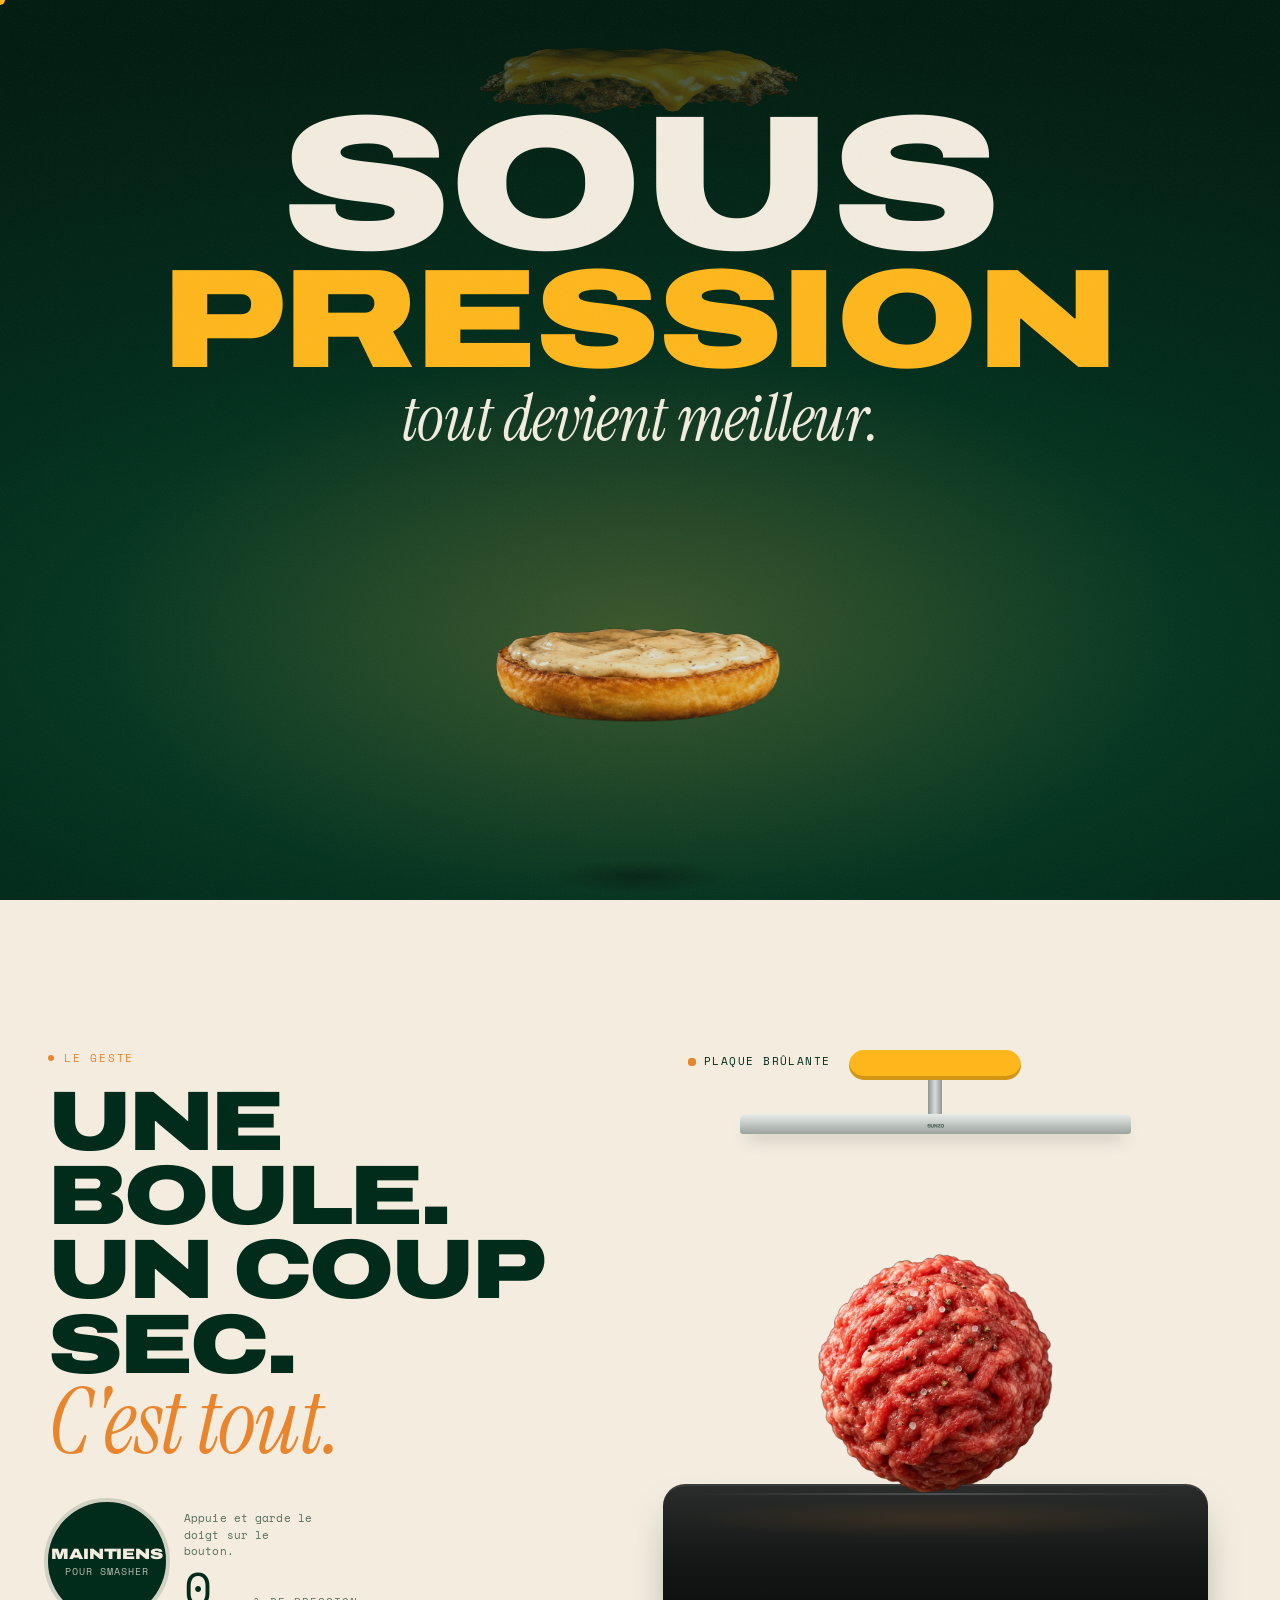
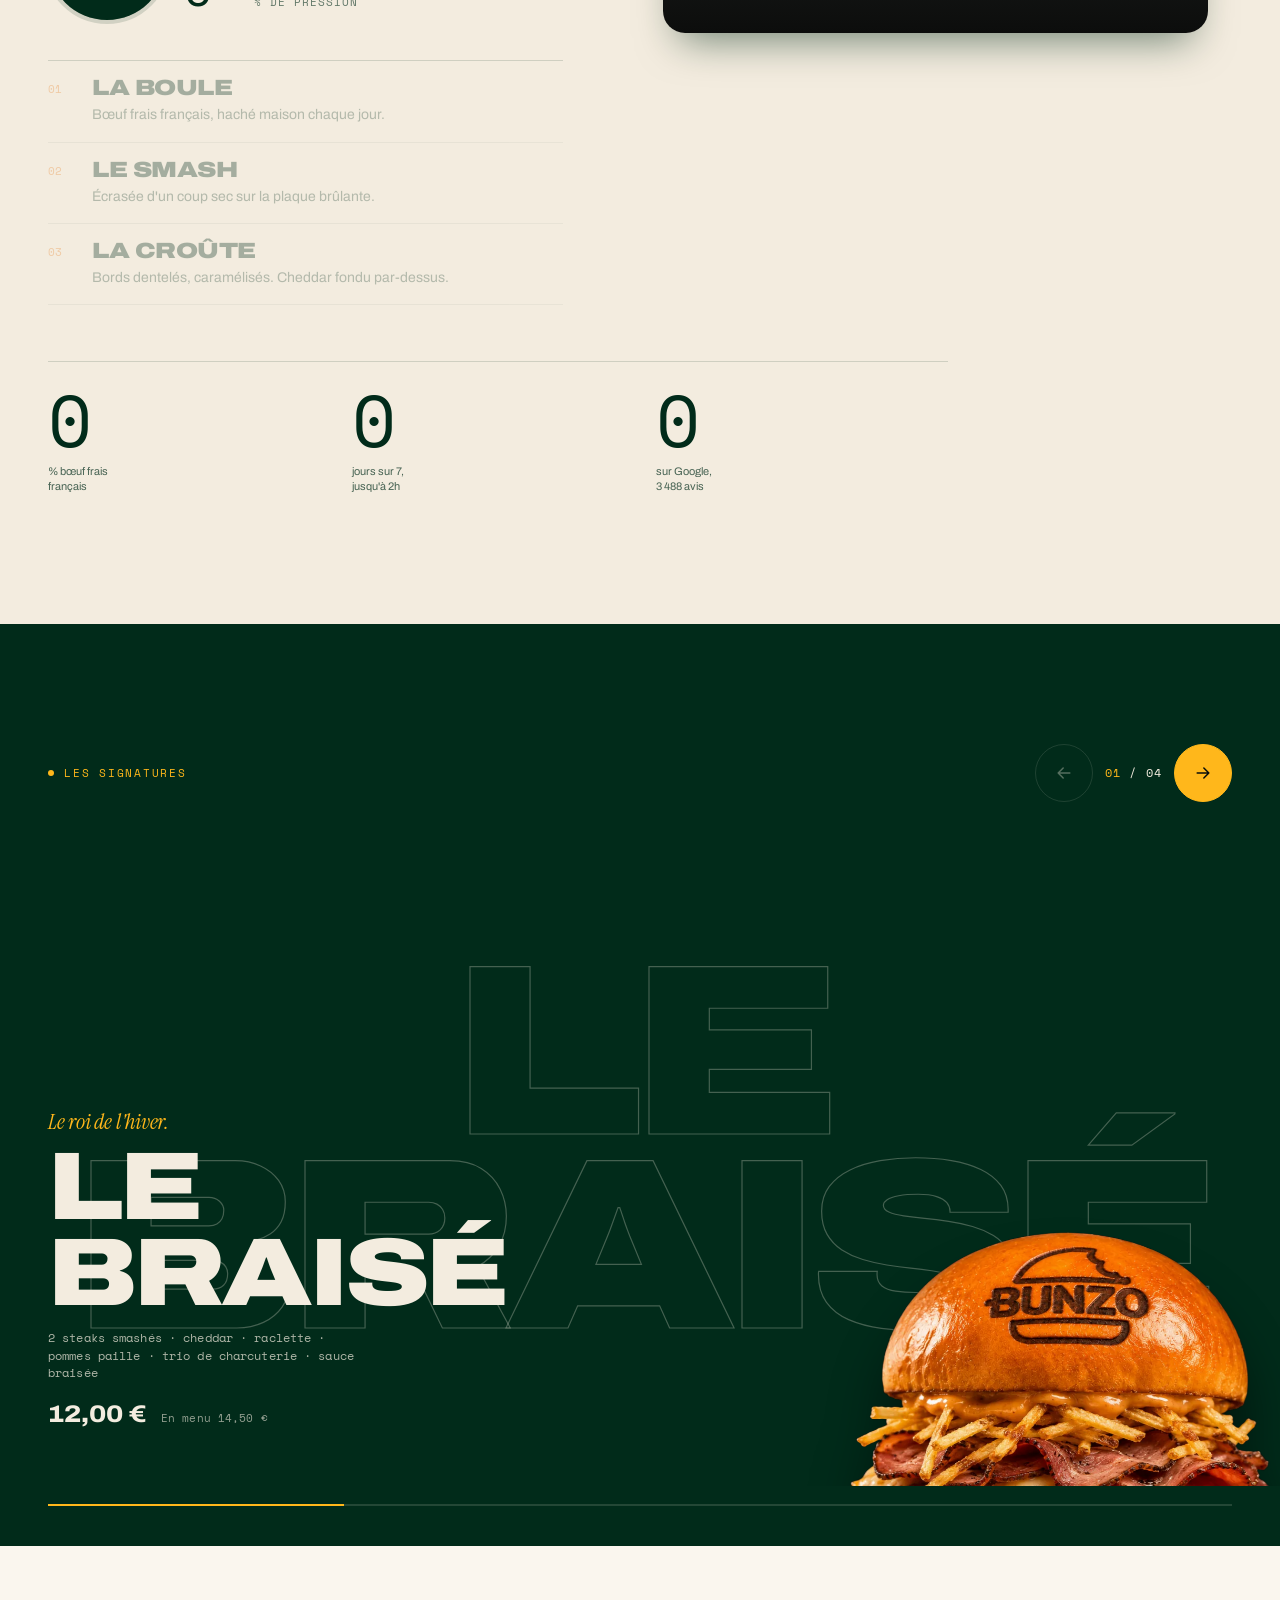
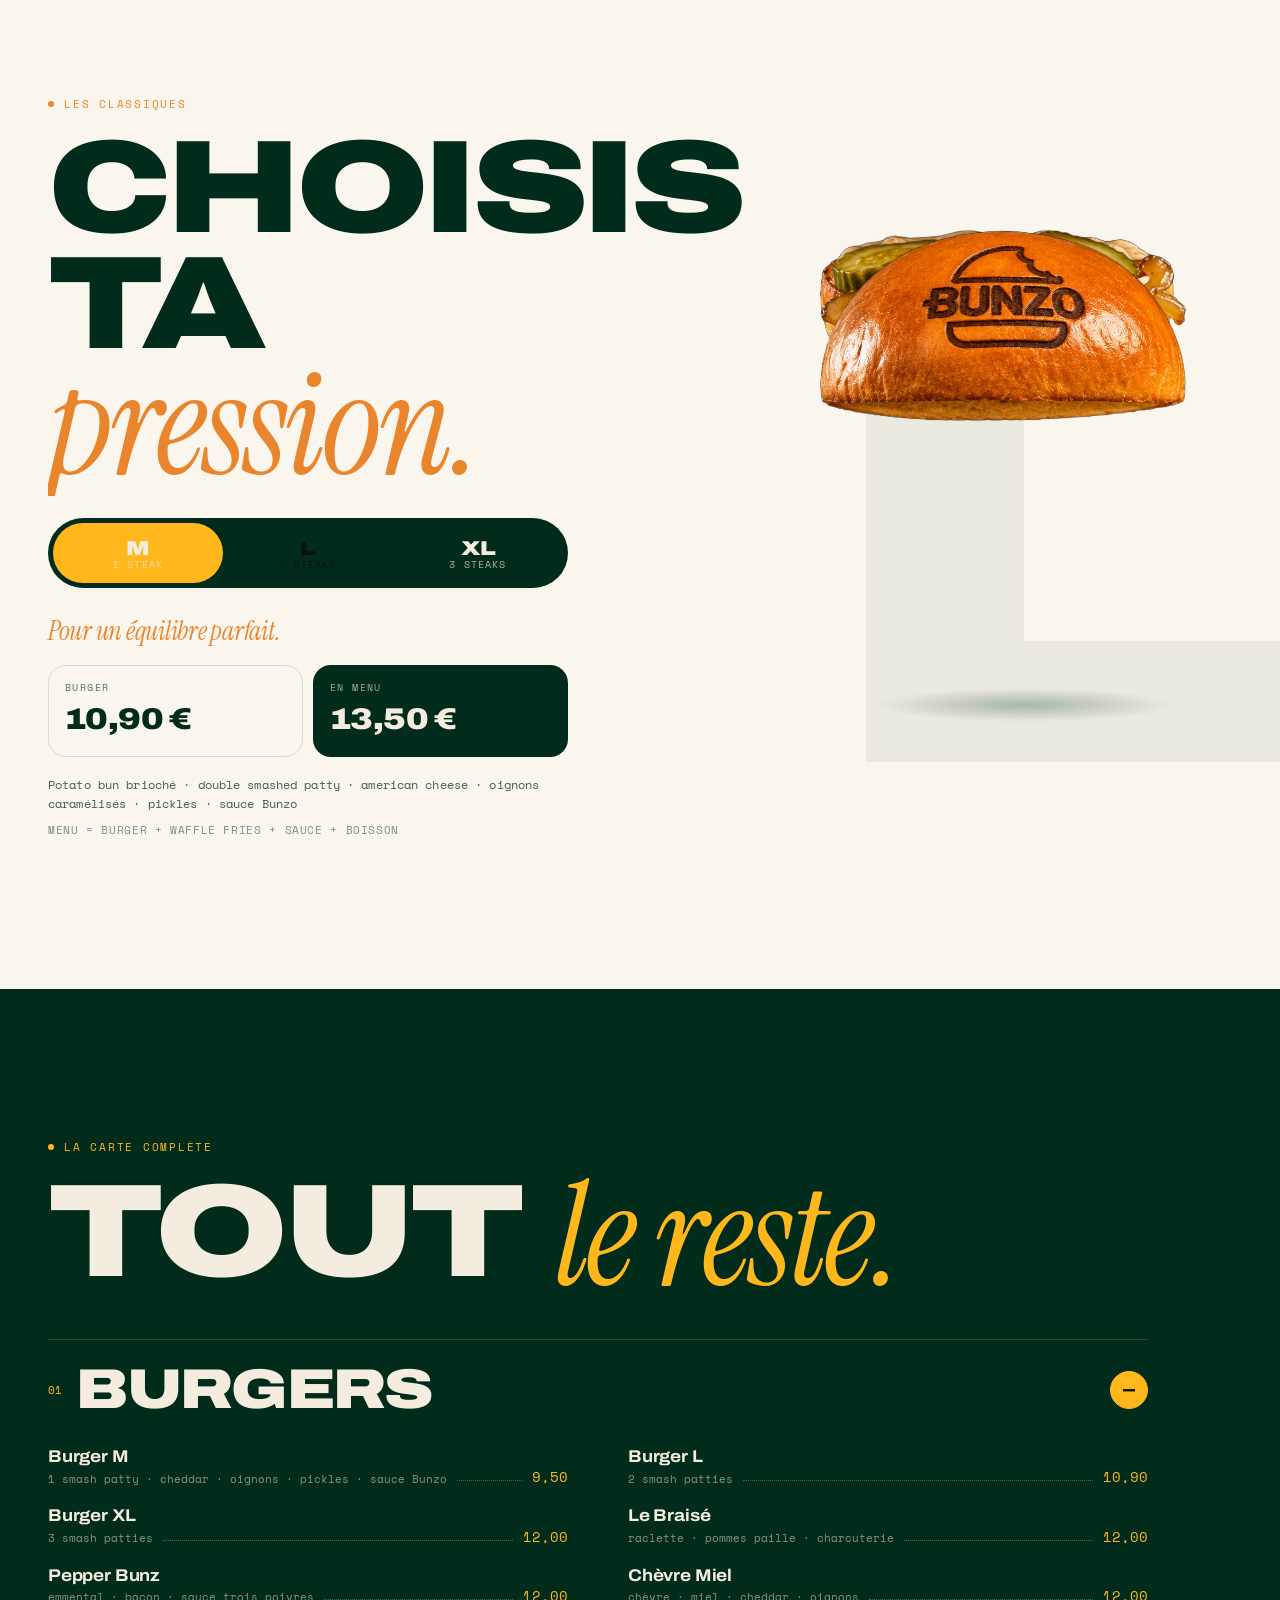
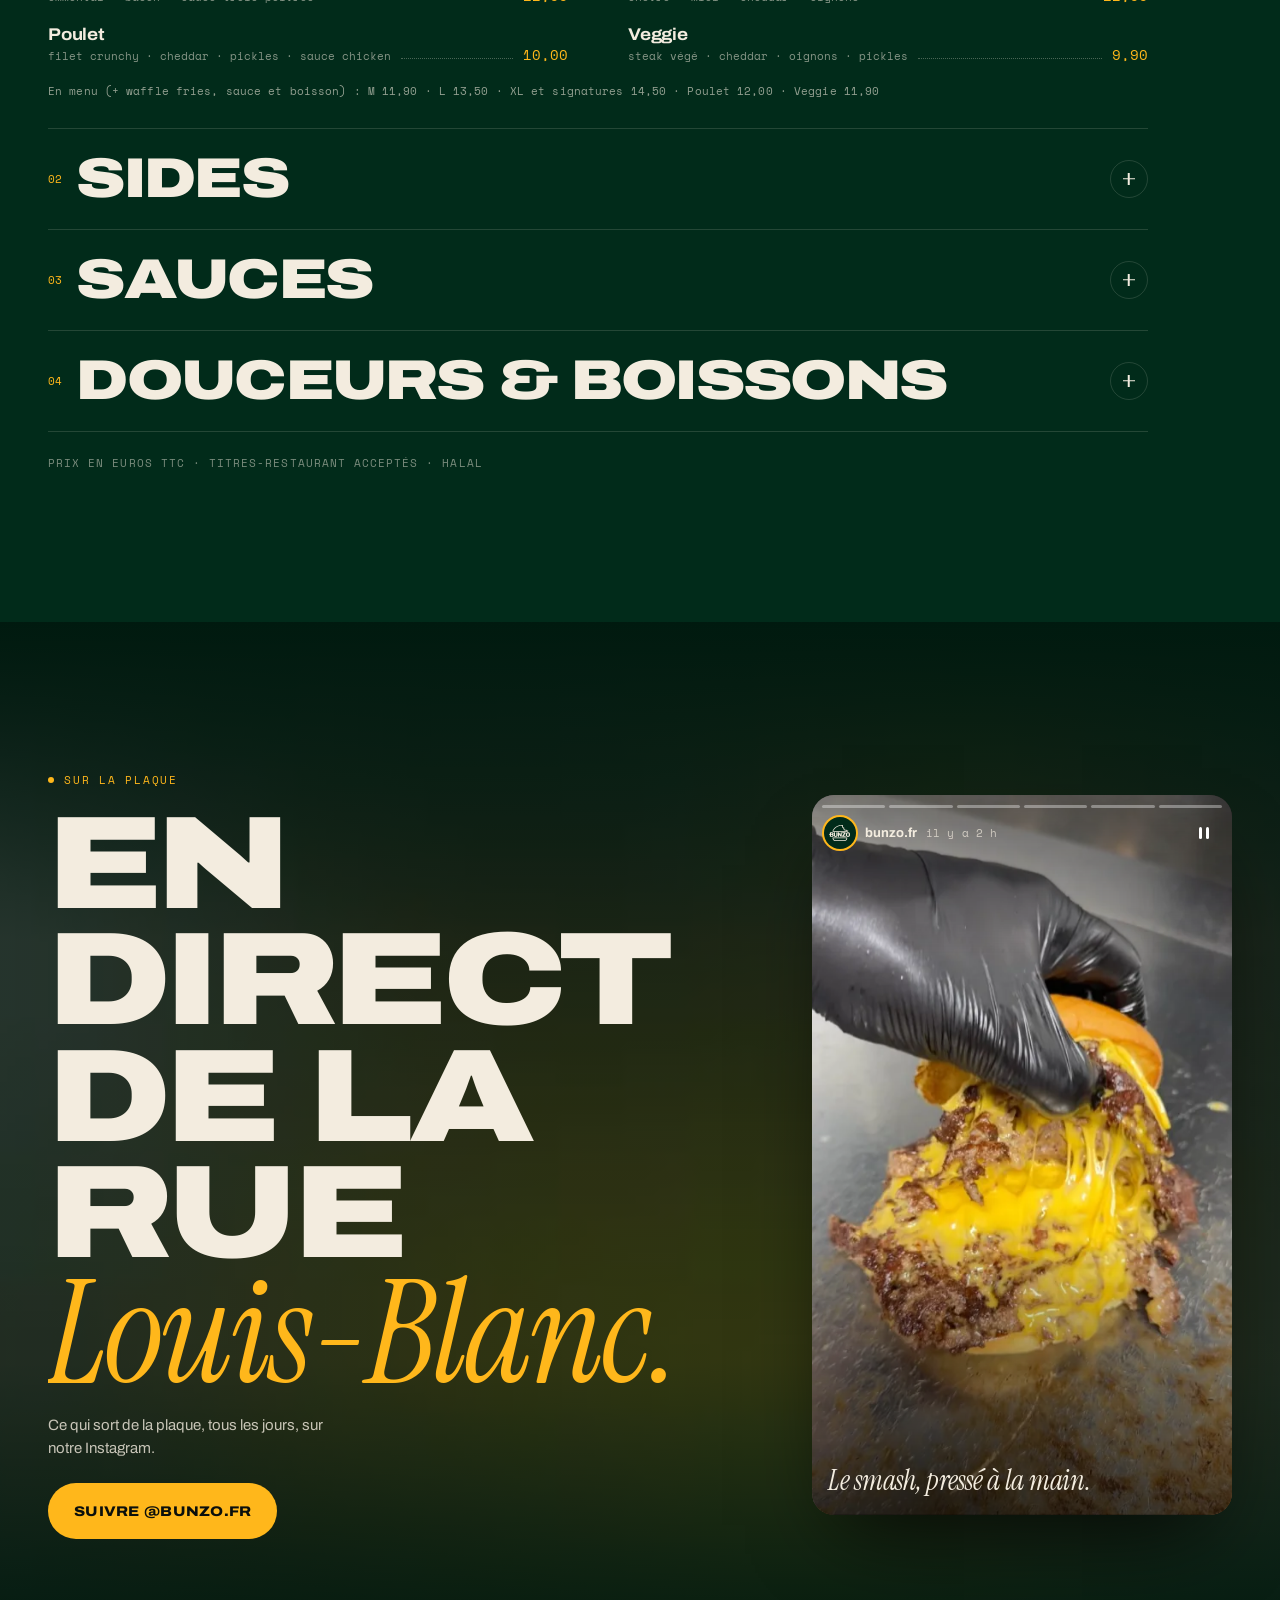
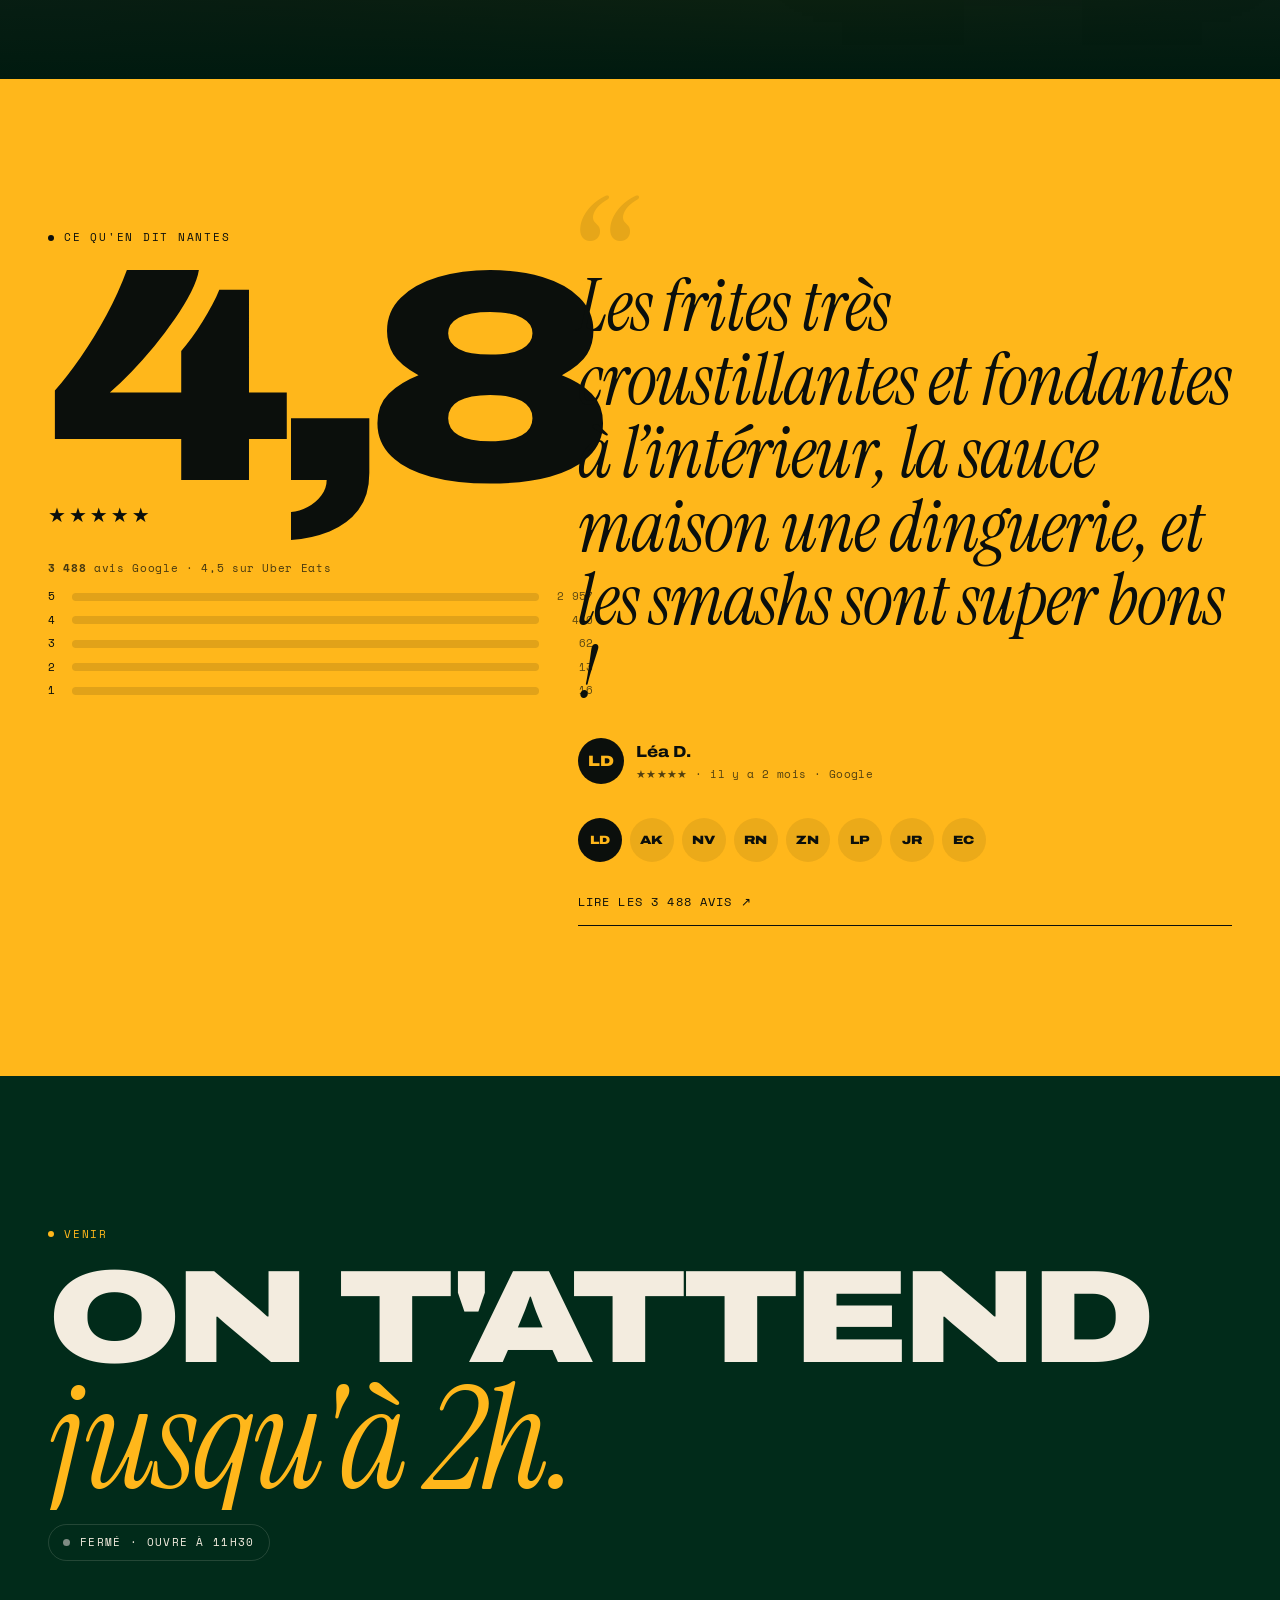
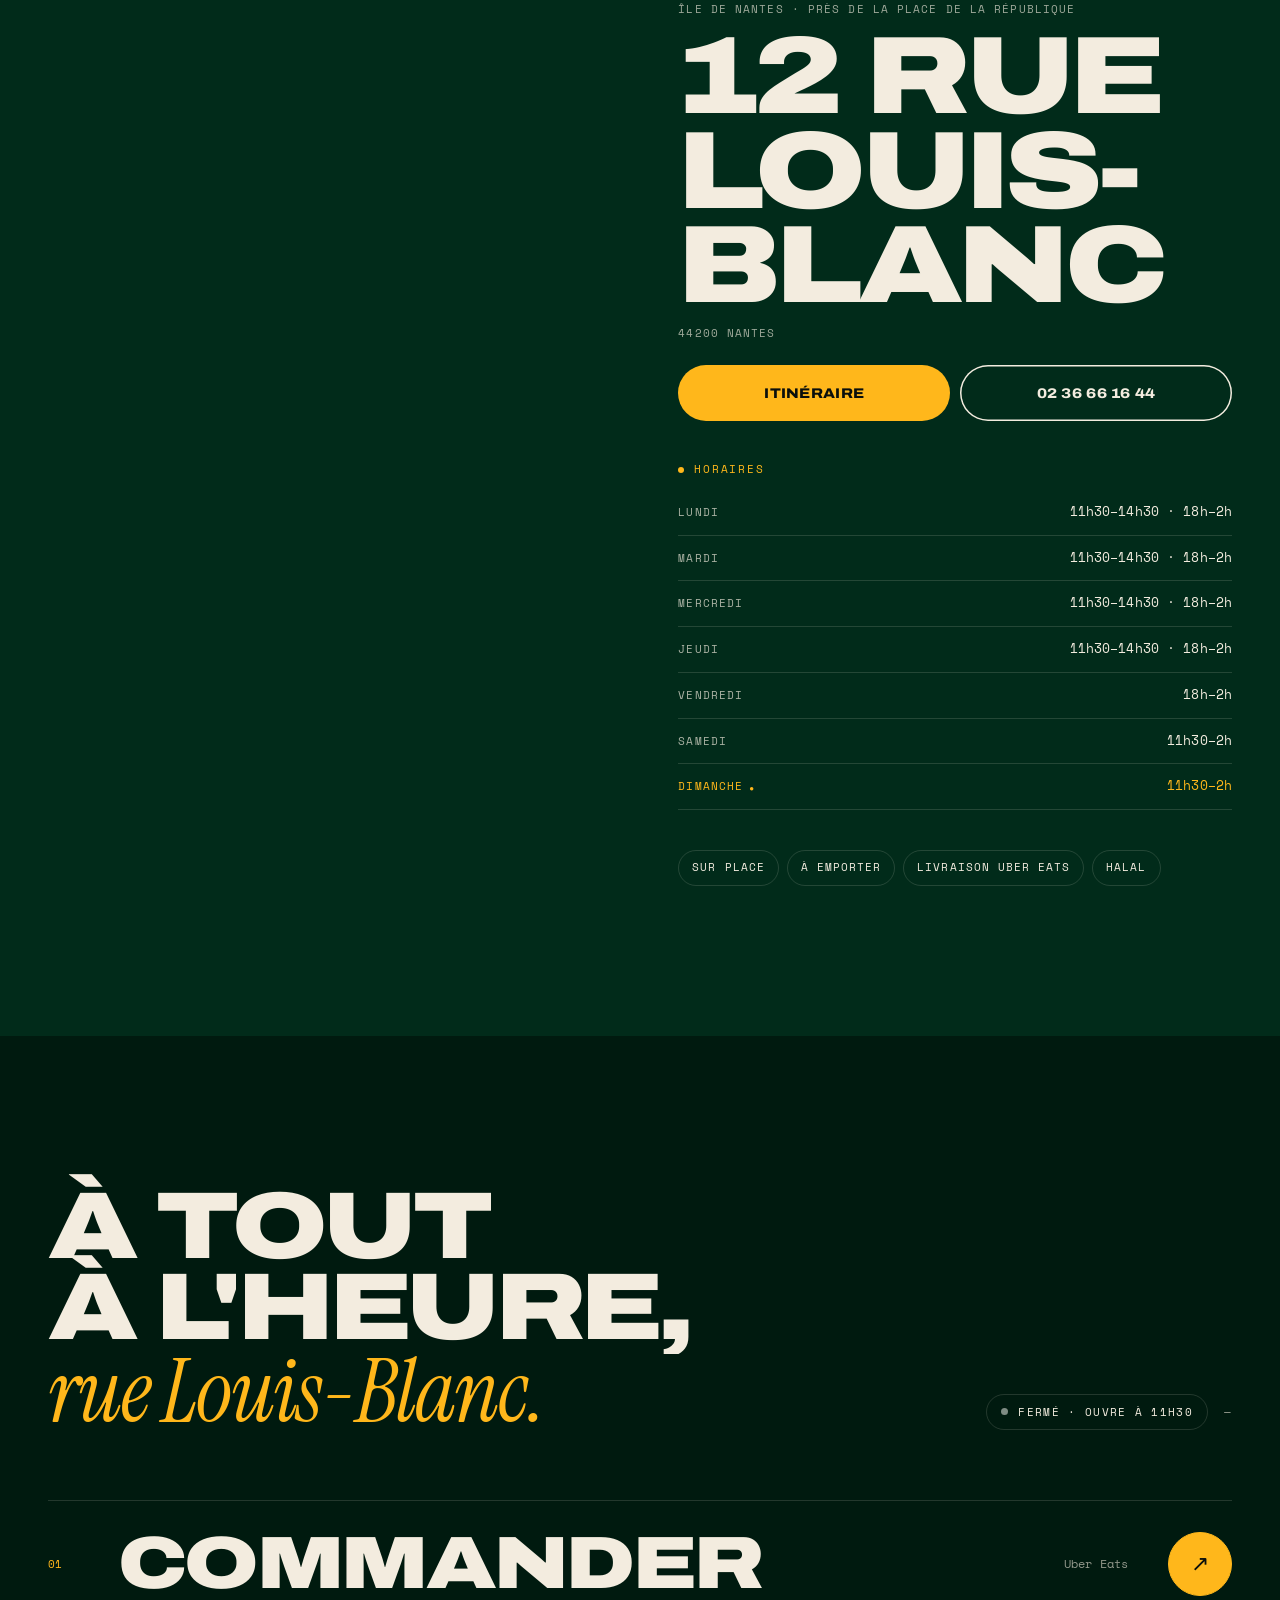
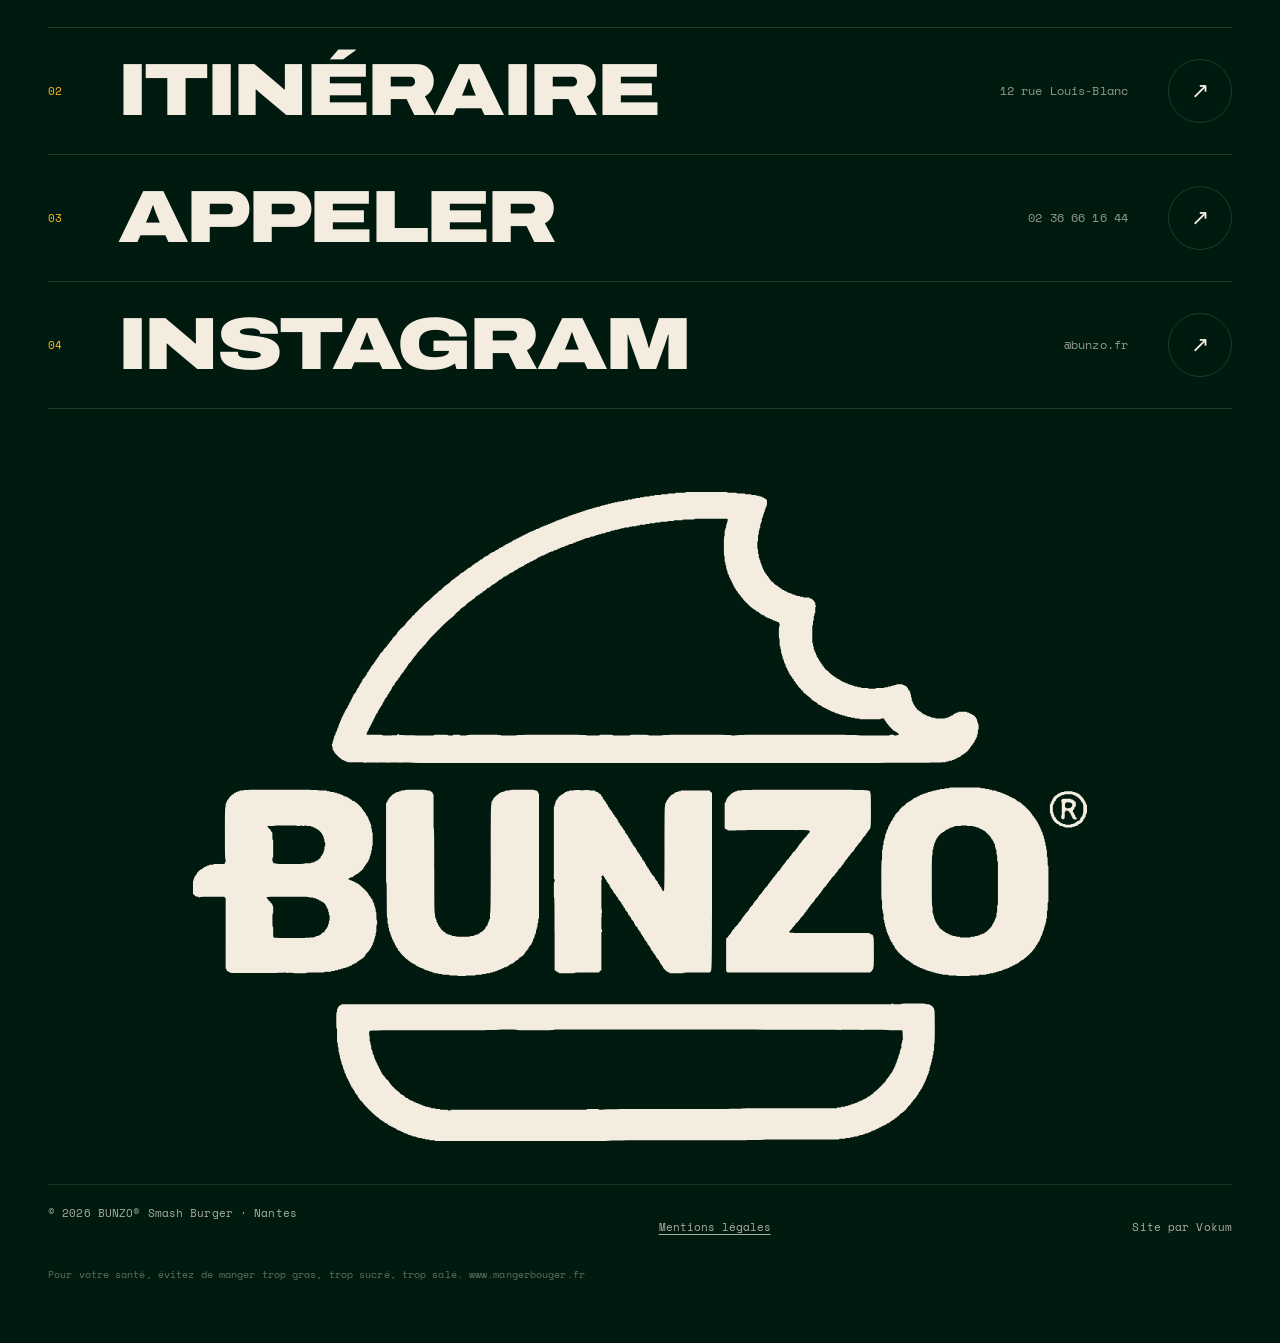
==== commit a8449195: "Aperçu de lien : image OG depuis le hero + URL absolue sur le vrai domaine Vercel Co-Authored-By: Cl" ====
--- a/index.html
+++ b/index.html
@@ -4,11 +4,26 @@
 <meta charset="utf-8">
 <meta name="viewport" content="width=device-width, initial-scale=1, viewport-fit=cover">
 <title>BUNZO® — Smash Burger · Nantes</title>
+<!-- OG:START -->
+  <meta property="og:type" content="website">
+  <meta property="og:site_name" content="BUNZO®">
+  <meta property="og:locale" content="fr_FR">
+  <meta property="og:title" content="BUNZO® — Smash Burger · Nantes">
+  <meta property="og:description" content="Sous pression, tout devient meilleur. 12 rue Louis-Blanc, Nantes.">
+  <meta property="og:url" content="https://bunzo-two.vercel.app/">
+  <meta property="og:image" content="https://bunzo-two.vercel.app/og.jpg?v=d2dbc83b">
+  <meta property="og:image:secure_url" content="https://bunzo-two.vercel.app/og.jpg?v=d2dbc83b">
+  <meta property="og:image:type" content="image/jpeg">
+  <meta property="og:image:width" content="1200">
+  <meta property="og:image:height" content="630">
+  <meta property="og:image:alt" content="BUNZO® — aperçu du site">
+  <meta name="twitter:card" content="summary_large_image">
+  <meta name="twitter:title" content="BUNZO® — Smash Burger · Nantes">
+  <meta name="twitter:description" content="Sous pression, tout devient meilleur. 12 rue Louis-Blanc, Nantes.">
+  <meta name="twitter:image" content="https://bunzo-two.vercel.app/og.jpg?v=d2dbc83b">
+<!-- OG:END -->
 <meta name="description" content="BUNZO, le smash burger de Nantes. Bœuf frais français haché maison, potato bun brioché, waffle fries. 12 rue Louis-Blanc, Île de Nantes. Ouvert 7j/7 jusqu'à 2h.">
 <meta name="theme-color" content="#012B1A">
-<meta property="og:title" content="BUNZO® — Smash Burger · Nantes">
-<meta property="og:description" content="Sous pression, tout devient meilleur. 12 rue Louis-Blanc, Nantes.">
-<meta property="og:image" content="img/og.jpg">
 <link rel="icon" href="img/favicon.png">
 <link rel="preload" href="fonts/archivo.woff2" as="font" type="font/woff2" crossorigin>
 <link rel="preload" href="fonts/serif-italic.woff2" as="font" type="font/woff2" crossorigin>
